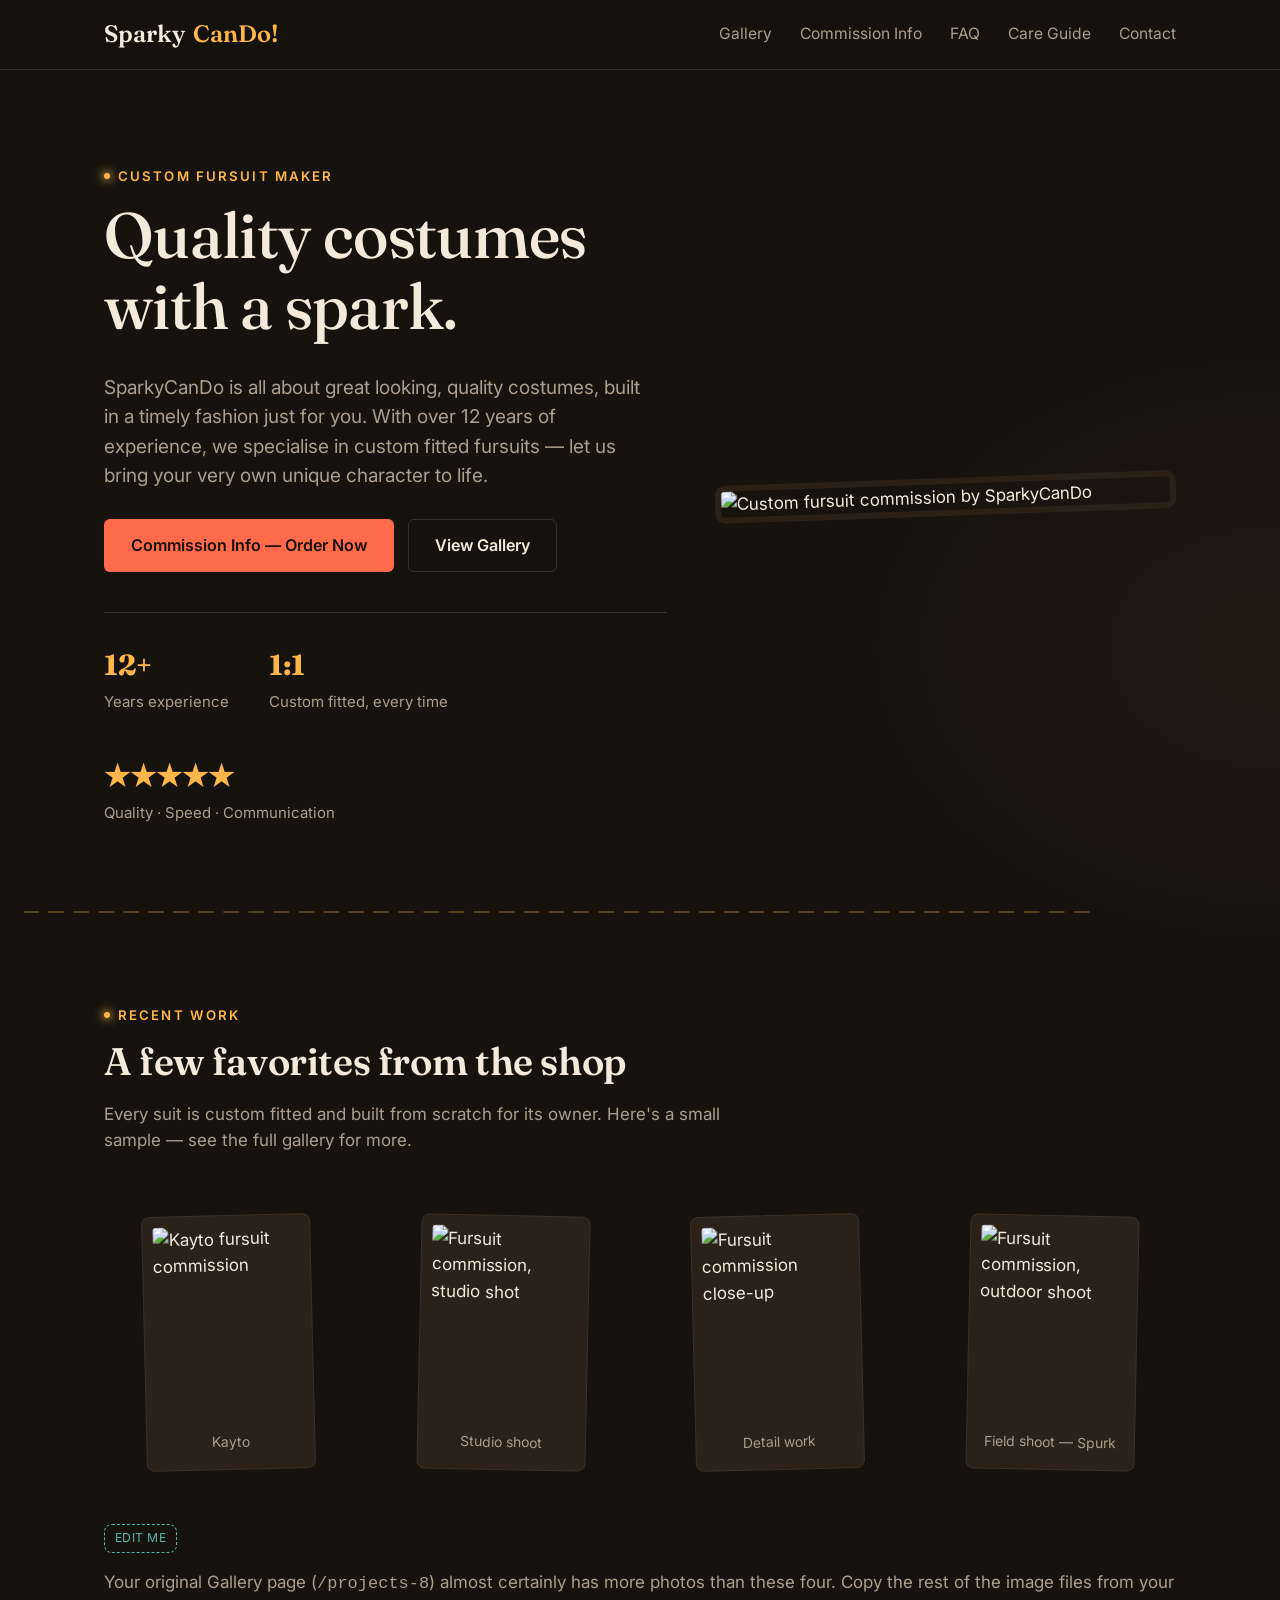
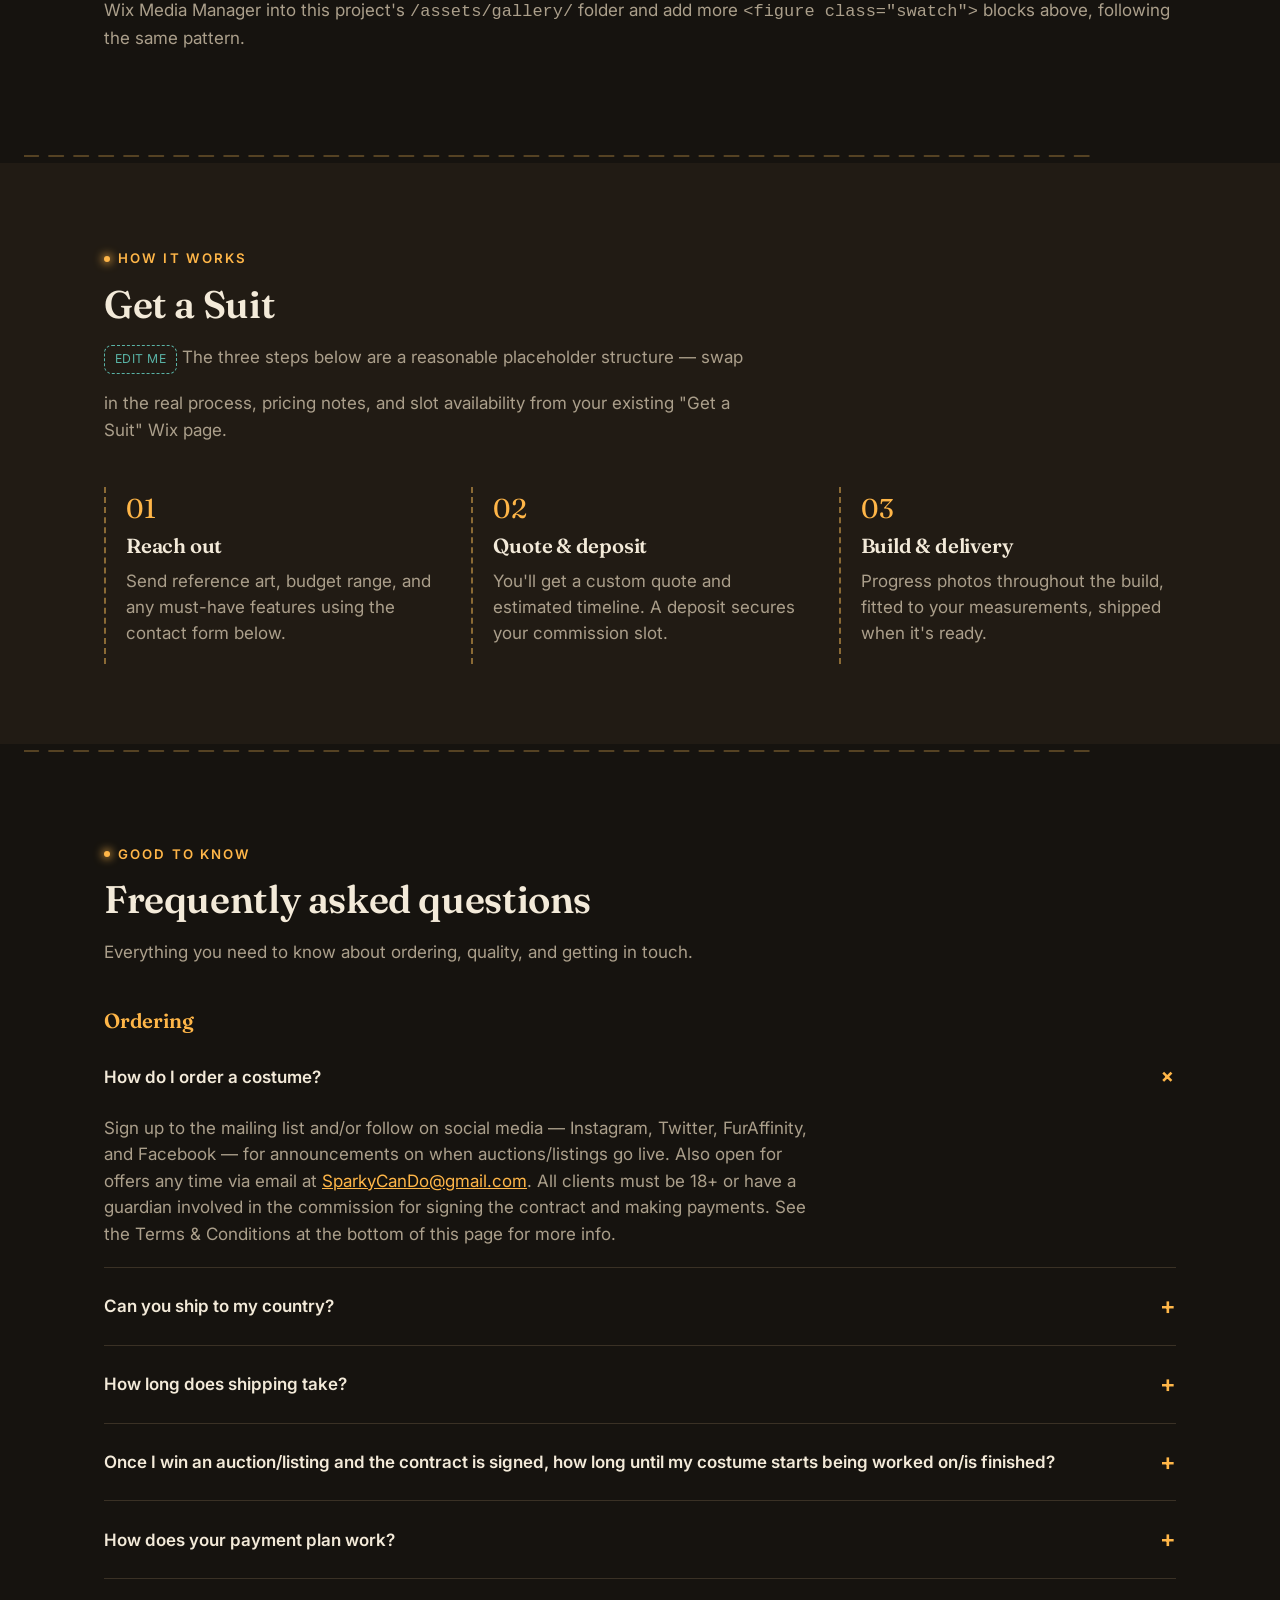
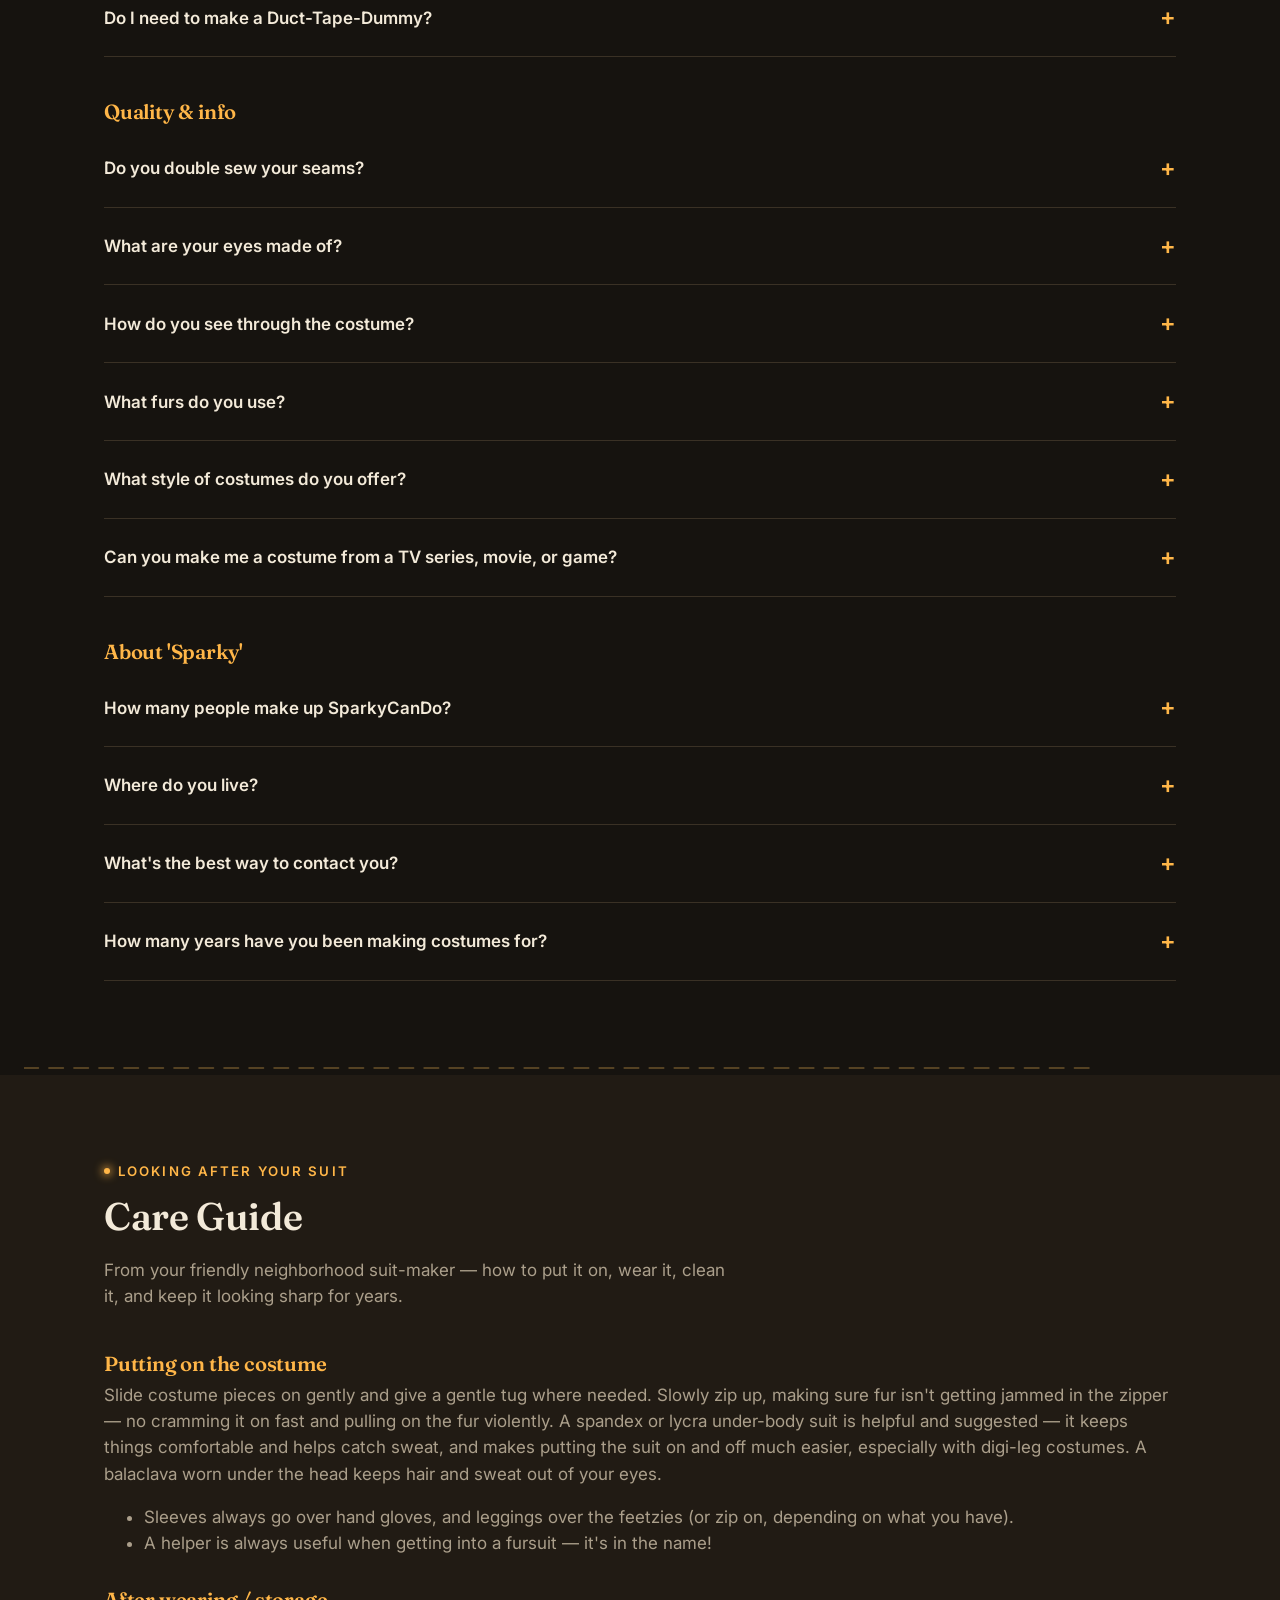
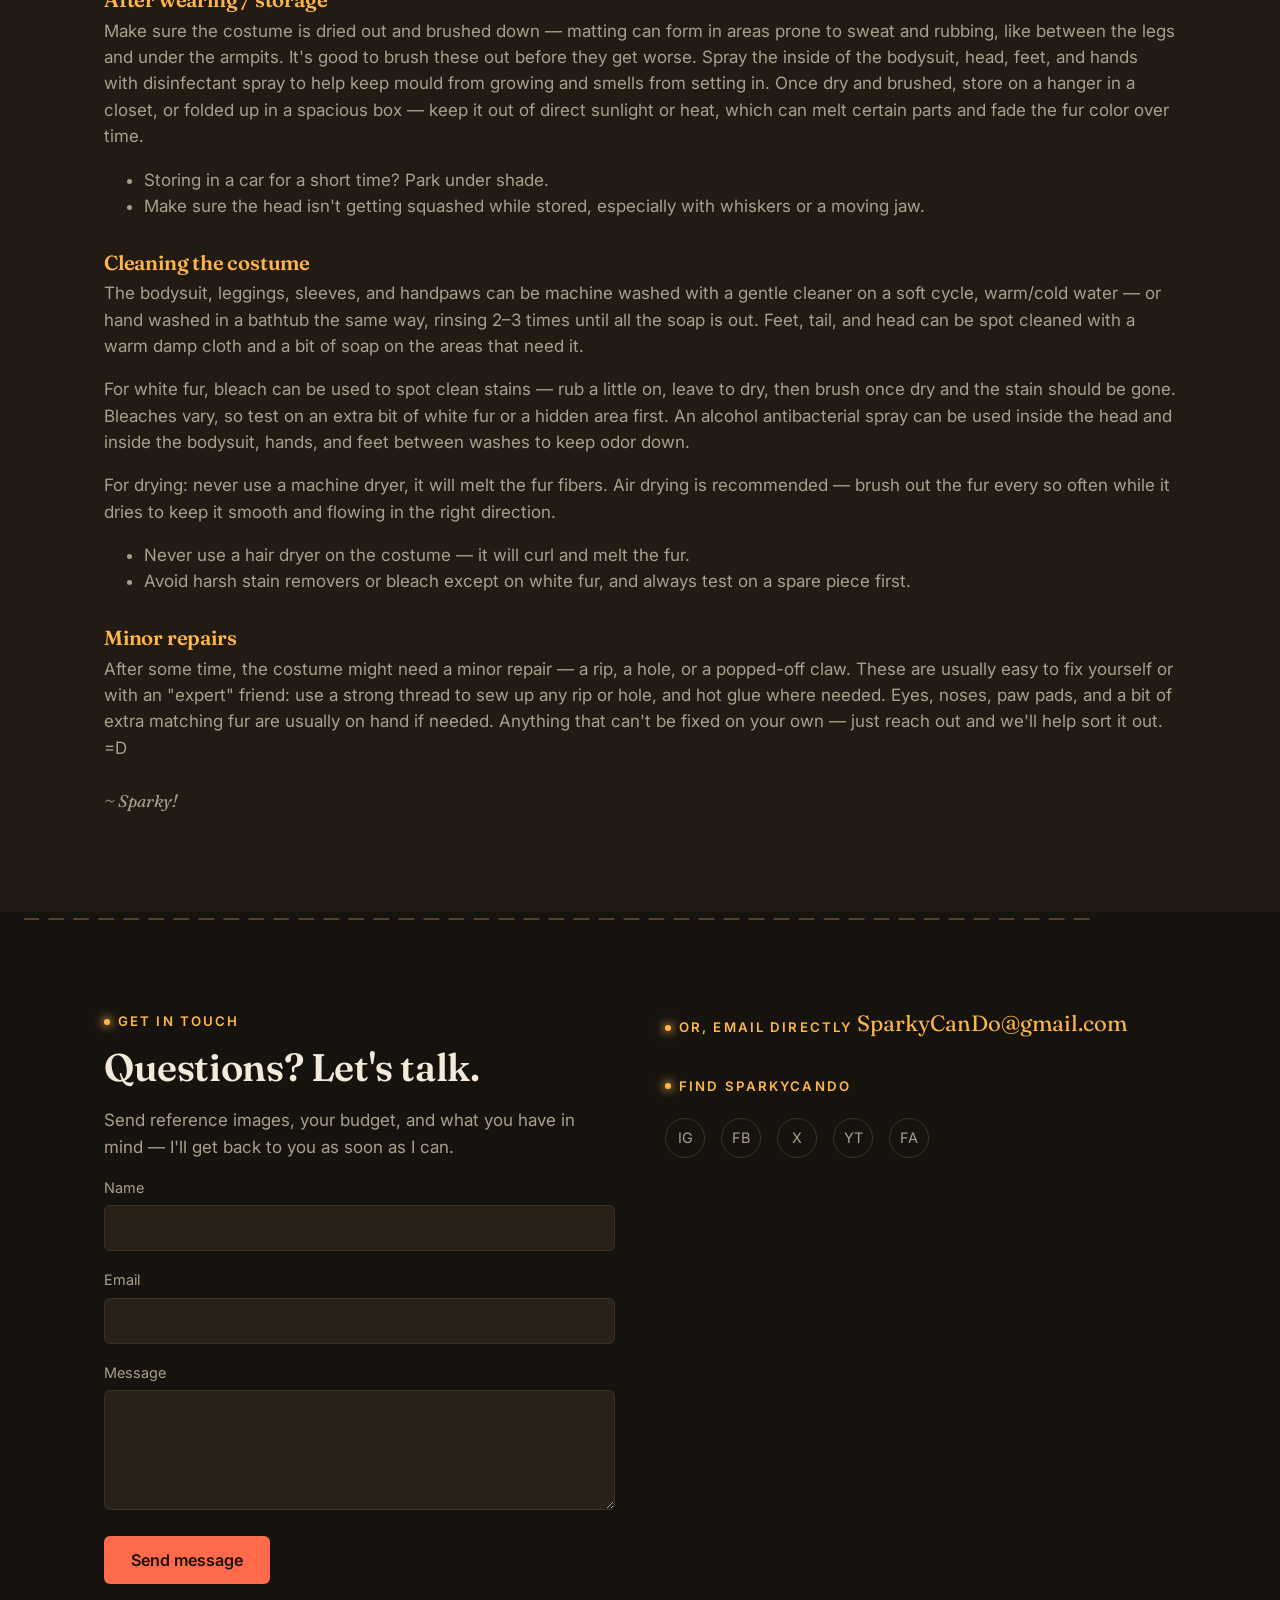
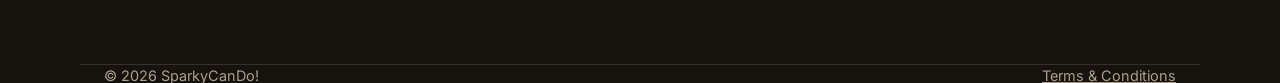
==== index.html @ 5a741247 "carwe" ====
<!DOCTYPE html>
<html lang="en">

<head>
  <meta charset="UTF-8" />
  <meta name="viewport" content="width=device-width, initial-scale=1.0" />
  <title>SparkyCanDo! — Custom Fursuit Maker</title>
  <meta name="description"
    content="Quality, speed and great communication — custom fitted fursuits with over 12 years of experience. Get a quote today." />

  <!-- Open Graph (kept from original site) -->
  <meta property="og:title" content="SparkyCanDo! — Custom Fursuit Maker" />
  <meta property="og:description"
    content="Quality, speed and great communication. That's the best way to experience your fursuit commission." />
  <meta property="og:type" content="website" />

  <link rel="preconnect" href="https://fonts.googleapis.com" />
  <link rel="preconnect" href="https://fonts.gstatic.com" crossorigin />
  <link
    href="https://fonts.googleapis.com/css2?family=Fraunces:ital,wght@0,400;0,500;0,600;1,500&family=Inter:wght@400;500;600&display=swap"
    rel="stylesheet" />
  <link rel="stylesheet" href="assets/style.css" />
</head>

<body>

  <header class="site">
    <div class="nav-row">
      <a href="#top" class="brand">Sparky<span class="dot">CanDo!</span></a>
      <nav class="links">
        <a href="#gallery">Gallery</a>
        <a href="#commissions">Commission Info</a>
        <a href="#faq">FAQ</a>
        <a href="#care">Care Guide</a>
        <a href="#contact">Contact</a>
      </nav>
      <button class="nav-toggle" aria-label="Toggle menu">☰</button>
    </div>
  </header>

  <main id="top">

    <!-- HERO -->
    <section class="hero">
      <div class="wrap hero-grid">
        <div>
          <span class="eyebrow">Custom fursuit maker</span>
          <h1>Quality costumes<br>with a spark.</h1>
          <p class="lede">SparkyCanDo is all about great looking, quality costumes, built in a timely fashion just for
            you. With over 12 years of experience, we specialise in custom fitted fursuits — let us bring your very own
            unique character to life.</p>
          <div class="cta-row">
            <a href="#commissions" class="btn btn-primary">Commission Info — Order Now</a>
            <a href="#gallery" class="btn btn-ghost">View Gallery</a>
          </div>
          <div class="stats">
            <div class="stat"><b>12+</b><span>Years experience</span></div>
            <div class="stat"><b>1:1</b><span>Custom fitted, every time</span></div>
            <div class="stat"><b>★★★★★</b><span>Quality · Speed · Communication</span></div>
          </div>
        </div>
        <div class="hero-photo">
          <img src="https://static.wixstatic.com/media/1548d3_ff071554f8794a8889d5633c7fef4dd4~mv2.jpg"
            alt="Custom fursuit commission by SparkyCanDo" />
        </div>
      </div>
    </section>

    <div class="stitch wrap"><svg viewBox="0 0 1200 14" preserveAspectRatio="none">
        <line x1="0" y1="7" x2="1200" y2="7" stroke="var(--spark-dim)" stroke-width="2" stroke-linecap="round"
          stroke-dasharray="16 12" />
      </svg></div>

    <!-- GALLERY -->
    <section id="gallery">
      <div class="wrap">
        <div class="section-head">
          <span class="eyebrow">Recent work</span>
          <h2>A few favorites from the shop</h2>
          <p>Every suit is custom fitted and built from scratch for its owner. Here's a small sample — see the full
            gallery for more.</p>
        </div>
        <div class="gallery-grid">
          <figure class="swatch">
            <img src="https://static.wixstatic.com/media/1548d3_ff071554f8794a8889d5633c7fef4dd4~mv2.jpg"
              alt="Kayto fursuit commission" />
            <figcaption>Kayto</figcaption>
          </figure>
          <figure class="swatch">
            <img src="https://static.wixstatic.com/media/1548d3_02f58a36f8dd4da7a3fffa43f9e0da9f~mv2.jpg"
              alt="Fursuit commission, studio shot" />
            <figcaption>Studio shoot</figcaption>
          </figure>
          <figure class="swatch">
            <img src="https://static.wixstatic.com/media/1548d3_36f2f4e85f8a446eb7407a35bba00fd2~mv2.jpg"
              alt="Fursuit commission close-up" />
            <figcaption>Detail work</figcaption>
          </figure>
          <figure class="swatch">
            <img src="https://static.wixstatic.com/media/1548d3_4febc796c44340049f354c0b77659dbc~mv2.jpg"
              alt="Fursuit commission, outdoor shoot" />
            <figcaption>Field shoot — Spurk</figcaption>
          </figure>
        </div>
        <p style="margin-top:36px;"><span class="edit-me">Edit me</span><br>Your original Gallery page
          (<code>/projects-8</code>) almost certainly has more photos than these four. Copy the rest of the image files
          from your Wix Media Manager into this project's <code>/assets/gallery/</code> folder and add more
          <code>&lt;figure class="swatch"&gt;</code> blocks above, following the same pattern.</p>
      </div>
    </section>

    <div class="stitch wrap"><svg viewBox="0 0 1200 14" preserveAspectRatio="none">
        <line x1="0" y1="7" x2="1200" y2="7" stroke="var(--spark-dim)" stroke-width="2" stroke-linecap="round"
          stroke-dasharray="16 12" />
      </svg></div>

    <!-- COMMISSIONS -->
    <section id="commissions" class="section-alt">
      <div class="wrap">
        <div class="section-head">
          <span class="eyebrow">How it works</span>
          <h2>Get a Suit</h2>
          <p><span class="edit-me">Edit me</span> The three steps below are a reasonable placeholder structure — swap in
            the real process, pricing notes, and slot availability from your existing "Get a Suit" Wix page.</p>
        </div>
        <div class="steps">
          <div class="step">
            <span class="num">01</span>
            <h3>Reach out</h3>
            <p>Send reference art, budget range, and any must-have features using the contact form below.</p>
          </div>
          <div class="step">
            <span class="num">02</span>
            <h3>Quote &amp; deposit</h3>
            <p>You'll get a custom quote and estimated timeline. A deposit secures your commission slot.</p>
          </div>
          <div class="step">
            <span class="num">03</span>
            <h3>Build &amp; delivery</h3>
            <p>Progress photos throughout the build, fitted to your measurements, shipped when it's ready.</p>
          </div>
        </div>
      </div>
    </section>

    <div class="stitch wrap"><svg viewBox="0 0 1200 14" preserveAspectRatio="none">
        <line x1="0" y1="7" x2="1200" y2="7" stroke="var(--spark-dim)" stroke-width="2" stroke-linecap="round"
          stroke-dasharray="16 12" />
      </svg></div>

    <!-- FAQ -->
    <section id="faq">
      <div class="wrap">
        <div class="section-head">
          <span class="eyebrow">Good to know</span>
          <h2>Frequently asked questions</h2>
          <p>Everything you need to know about ordering, quality, and getting in touch.</p>
        </div>

        <h3 style="color:var(--spark); margin-bottom: 6px;">Ordering</h3>
        <div style="margin-bottom: 44px;">
          <details class="faq-item" open>
            <summary>How do I order a costume?</summary>
            <p>Sign up to the mailing list and/or follow on social media — Instagram, Twitter, FurAffinity, and Facebook
              — for announcements on when auctions/listings go live. Also open for offers any time via email at <a
                href="mailto:SparkyCanDo@gmail.com" style="color:var(--spark);">SparkyCanDo@gmail.com</a>. All clients
              must be 18+ or have a guardian involved in the commission for signing the contract and making payments.
              See the Terms &amp; Conditions at the bottom of this page for more info.</p>
          </details>
          <details class="faq-item">
            <summary>Can you ship to my country?</summary>
            <p>Yes — haven't found one we can't send to yet!</p>
          </details>
          <details class="faq-item">
            <summary>How long does shipping take?</summary>
            <p>Shipping is by courier and, depending on where you are relative to New Zealand, takes between 2–6 working
              days. Weather and other conditions may slow it down (looking at you, Christmas and New Year's).</p>
          </details>
          <details class="faq-item">
            <summary>Once I win an auction/listing and the contract is signed, how long until my costume starts being
              worked on/is finished?</summary>
            <p>Depending on the current workload and how quickly you send your DTD and other measurements, it should be
              done within four to six months.</p>
          </details>
          <details class="faq-item">
            <summary>How does your payment plan work?</summary>
            <p>Once a new commission is confirmed, the contract needs to be signed and a 50% deposit paid within one
              week. The rest is due within 1–3 months depending on the commission's starting time. Work won't start on
              your costume until the full amount is paid — though you're welcome to pay it all up front if you prefer.
            </p>
          </details>
          <details class="faq-item">
            <summary>Do I need to make a Duct-Tape-Dummy?</summary>
            <p>Yes — costumes are only made using a customer's DTD, even for ones without digitigrade legs or padding. A
              DTD makes for the best fit! A DTD tutorial is available to help — linked at the bottom of this page.</p>
          </details>
        </div>

        <h3 style="color:var(--spark); margin-bottom: 6px;">Quality &amp; info</h3>
        <div style="margin-bottom: 44px;">
          <details class="faq-item">
            <summary>Do you double sew your seams?</summary>
            <p>Yep! Seams are double sewn and over locked too, so it's neat and tidy on the inside. Very strong thread
              is used, so there should never be a machine-sewn seam popping.</p>
          </details>
          <details class="faq-item">
            <summary>What are your eyes made of?</summary>
            <p>Eyes are made of plastic (3D printed) — very strong and durable. The iris color is semi-waterproof, hand
              painted on buckram, and sealed.</p>
          </details>
          <details class="faq-item">
            <summary>How do you see through the costume?</summary>
            <p>You see through the costume's pupils/iris, made from a see-through buckram material. You can usually see
              through the mouth too.</p>
          </details>
          <details class="faq-item">
            <summary>What furs do you use?</summary>
            <p>Many kinds of "fake" furs, ordered online from all over the world. If there's a particular kind of fur
              you'd like, or you've found one you like that's of good quality, happy to look into it for use.</p>
          </details>
          <details class="faq-item">
            <summary>What style of costumes do you offer?</summary>
            <p>Mostly specialising in cartoony costumes, but also happy to play in the more realistic or mascot-type
              styles.</p>
          </details>
          <details class="faq-item">
            <summary>Can you make me a costume from a TV series, movie, or game?</summary>
            <p>No — nothing that has a copyright or character that doesn't belong to you.</p>
          </details>
        </div>

        <h3 style="color:var(--spark); margin-bottom: 6px;">About 'Sparky'</h3>
        <div>
          <details class="faq-item">
            <summary>How many people make up SparkyCanDo?</summary>
            <p>Just one! You'll always be talking to 'Sparky' when reaching out through email, social media, or Telegram
              — although sometimes there's a helper in the workshop.</p>
          </details>
          <details class="faq-item">
            <summary>Where do you live?</summary>
            <p>New Zealand, working from a home workshop.</p>
          </details>
          <details class="faq-item">
            <summary>What's the best way to contact you?</summary>
            <p>Email is preferred: <a href="mailto:SparkyCanDo@gmail.com"
                style="color:var(--spark);">SparkyCanDo@gmail.com</a>. Comments and PMs on social media get replies most
              of the time too.</p>
          </details>
          <details class="faq-item">
            <summary>How many years have you been making costumes for?</summary>
            <p>Eleven years "officially" in business, but fursuit crafting started at fifteen years old — so around
              fifteen years total. WowEee!</p>
          </details>
        </div>
      </div>
    </section>

    <div class="stitch wrap"><svg viewBox="0 0 1200 14" preserveAspectRatio="none">
        <line x1="0" y1="7" x2="1200" y2="7" stroke="var(--spark-dim)" stroke-width="2" stroke-linecap="round"
          stroke-dasharray="16 12" />
      </svg></div>

    <!-- CARE GUIDE (teaser) -->
    <section id="care" class="section-alt">
      <div class="wrap">
        <div class="section-head">
          <span class="eyebrow">Looking after your suit</span>
          <h2>Care Guide</h2>
          <p>From your friendly neighborhood suit-maker — how to put it on, wear it, clean it, and keep it looking sharp
            for years.</p>
        </div>

        <h3 style="color:var(--spark); margin-bottom: 6px;">Putting on the costume</h3>
        <p>Slide costume pieces on gently and give a gentle tug where needed. Slowly zip up, making sure fur isn't
          getting jammed in the zipper — no cramming it on fast and pulling on the fur violently. A spandex or lycra
          under-body suit is helpful and suggested — it keeps things comfortable and helps catch sweat, and makes
          putting the suit on and off much easier, especially with digi-leg costumes. A balaclava worn under the head
          keeps hair and sweat out of your eyes.</p>
        <ul style="color:var(--muted);">
          <li>Sleeves always go over hand gloves, and leggings over the feetzies (or zip on, depending on what you
            have).</li>
          <li>A helper is always useful when getting into a fursuit — it's in the name!</li>
        </ul>

        <h3 style="color:var(--spark); margin-top:1.6em; margin-bottom: 6px;">After wearing / storage</h3>
        <p>Make sure the costume is dried out and brushed down — matting can form in areas prone to sweat and rubbing,
          like between the legs and under the armpits. It's good to brush these out before they get worse. Spray the
          inside of the bodysuit, head, feet, and hands with disinfectant spray to help keep mould from growing and
          smells from setting in. Once dry and brushed, store on a hanger in a closet, or folded up in a spacious box —
          keep it out of direct sunlight or heat, which can melt certain parts and fade the fur color over time.</p>
        <ul style="color:var(--muted);">
          <li>Storing in a car for a short time? Park under shade.</li>
          <li>Make sure the head isn't getting squashed while stored, especially with whiskers or a moving jaw.</li>
        </ul>

        <h3 style="color:var(--spark); margin-top:1.6em; margin-bottom: 6px;">Cleaning the costume</h3>
        <p>The bodysuit, leggings, sleeves, and handpaws can be machine washed with a gentle cleaner on a soft cycle,
          warm/cold water — or hand washed in a bathtub the same way, rinsing 2–3 times until all the soap is out. Feet,
          tail, and head can be spot cleaned with a warm damp cloth and a bit of soap on the areas that need it.</p>
        <p>For white fur, bleach can be used to spot clean stains — rub a little on, leave to dry, then brush once dry
          and the stain should be gone. Bleaches vary, so test on an extra bit of white fur or a hidden area first. An
          alcohol antibacterial spray can be used inside the head and inside the bodysuit, hands, and feet between
          washes to keep odor down.</p>
        <p>For drying: never use a machine dryer, it will melt the fur fibers. Air drying is recommended — brush out the
          fur every so often while it dries to keep it smooth and flowing in the right direction.</p>
        <ul style="color:var(--muted);">
          <li>Never use a hair dryer on the costume — it will curl and melt the fur.</li>
          <li>Avoid harsh stain removers or bleach except on white fur, and always test on a spare piece first.</li>
        </ul>

        <h3 style="color:var(--spark); margin-top:1.6em; margin-bottom: 6px;">Minor repairs</h3>
        <p>After some time, the costume might need a minor repair — a rip, a hole, or a popped-off claw. These are
          usually easy to fix yourself or with an "expert" friend: use a strong thread to sew up any rip or hole, and
          hot glue where needed. Eyes, noses, paw pads, and a bit of extra matching fur are usually on hand if needed.
          Anything that can't be fixed on your own — just reach out and we'll help sort it out. =D</p>
        <p style="margin-top:1.6em; font-family: var(--font-display); font-style: italic; color: var(--muted);">~
          Sparky!</p>
      </div>
    </section>

    <div class="stitch wrap"><svg viewBox="0 0 1200 14" preserveAspectRatio="none">
        <line x1="0" y1="7" x2="1200" y2="7" stroke="var(--spark-dim)" stroke-width="2" stroke-linecap="round"
          stroke-dasharray="16 12" />
      </svg></div>

    <!-- CONTACT -->
    <section id="contact">
      <div class="wrap contact-grid">
        <div>
          <span class="eyebrow">Get in touch</span>
          <h2>Questions? Let's talk.</h2>
          <p>Send reference images, your budget, and what you have in mind — I'll get back to you as soon as I can.</p>
          <form id="contact-form" action="https://formspree.io/f/YOUR_FORM_ID" method="POST">
            <div class="field">
              <label for="name">Name</label>
              <input id="name" name="name" type="text" required />
            </div>
            <div class="field">
              <label for="email">Email</label>
              <input id="email" name="email" type="email" required />
            </div>
            <div class="field">
              <label for="message">Message</label>
              <textarea id="message" name="message" required></textarea>
            </div>
            <button type="submit" class="btn btn-primary">Send message</button>
          </form>
        </div>
        <div class="direct-contact">
          <div>
            <span class="eyebrow">Or, email directly</span>
            <a class="email-link" href="mailto:SparkyCanDo@gmail.com">SparkyCanDo@gmail.com</a>
          </div>
          <div>
            <span class="eyebrow">Find SparkyCanDo</span>
            <div class="social-row">
              <a href="https://www.instagram.com/sparkycando/" aria-label="Instagram" target="_blank"
                rel="noopener">IG</a>
              <a href="https://www.facebook.com/SparkyCanDo-322629484431396/" aria-label="Facebook" target="_blank"
                rel="noopener">FB</a>
              <a href="https://twitter.com/SparkyCanDo" aria-label="Twitter" target="_blank" rel="noopener">X</a>
              <a href="https://www.youtube.com/user/SparkyCanDo" aria-label="YouTube" target="_blank"
                rel="noopener">YT</a>
              <a href="http://www.furaffinity.net/user/sparkycando/" aria-label="Fur Affinity" target="_blank"
                rel="noopener">FA</a>
            </div>
          </div>
        </div>
      </div>
    </section>

  </main>

  <footer class="wrap">
    <span>&copy; <span id="year"></span> SparkyCanDo!</span>
    <span><a href="terms.html" style="color:inherit;">Terms &amp; Conditions</a></span>
  </footer>

  <script>document.getElementById("year").textContent = new Date().getFullYear();</script>
  <script src="assets/main.js"></script>
</body>

</html>
---- assets/style.css ----
/* ============================================================
   SparkyCanDo — Design Tokens
   Subject: custom fursuit maker / small craft business.
   Direction: a night workshop lit by a single work-lamp — dark,
   warm, tactile. Amber "spark" accent instead of the generic
   cream+terracotta pairing. Hand-stitched dash dividers instead
   of hairlines, because this is literally a sewing business.
   ============================================================ */

:root {
  --bg: #16130f;
  --surface: #211b14;
  --surface-2: #2a2118;
  --text: #f3ead9;
  --muted: #ab9f8b;
  --spark: #ffb648;       /* signature accent — the "spark" */
  --spark-dim: #8a6a35;
  --ember: #ff6b4a;       /* CTA / warmth */
  --thread: #59b3a6;      /* small tag accent, sparingly used */
  --line: #3a3125;

  --font-display: "Fraunces", serif;
  --font-body: "Inter", -apple-system, sans-serif;

  --radius: 6px;
  --wrap: 1120px;
}

@media (prefers-reduced-motion: no-preference) {
  html { scroll-behavior: smooth; }
}

* { box-sizing: border-box; }

html, body {
  margin: 0;
  padding: 0;
  background: var(--bg);
  color: var(--text);
  font-family: var(--font-body);
  font-size: 17px;
  line-height: 1.55;
}

body {
  background-image:
    radial-gradient(ellipse 900px 500px at 15% -10%, rgba(255,182,72,0.08), transparent 60%),
    radial-gradient(ellipse 700px 500px at 100% 10%, rgba(255,107,74,0.05), transparent 60%);
  background-repeat: no-repeat;
}

img { max-width: 100%; display: block; }
a { color: inherit; }

.wrap {
  max-width: var(--wrap);
  margin: 0 auto;
  padding: 0 24px;
}

h1, h2, h3 {
  font-family: var(--font-display);
  font-weight: 600;
  line-height: 1.1;
  margin: 0 0 0.5em;
  letter-spacing: -0.01em;
}

h1 { font-size: clamp(2.4rem, 5vw, 4.2rem); font-weight: 500; }
h2 { font-size: clamp(1.7rem, 3vw, 2.4rem); }
h3 { font-size: 1.2rem; }

p { color: var(--muted); margin: 0 0 1em; }

.eyebrow {
  font-family: var(--font-body);
  font-size: 0.78rem;
  letter-spacing: 0.16em;
  text-transform: uppercase;
  color: var(--spark);
  font-weight: 600;
  display: inline-flex;
  align-items: center;
  gap: 8px;
  margin-bottom: 14px;
}
.eyebrow::before {
  content: "";
  width: 6px; height: 6px;
  border-radius: 50%;
  background: var(--spark);
  box-shadow: 0 0 8px 2px rgba(255,182,72,0.7);
}

/* --- stitched divider, the signature motif --- */
.stitch {
  width: 100%;
  height: 14px;
  margin: 0;
  opacity: 0.55;
}
.stitch svg { width: 100%; height: 100%; display: block; }

/* --- header --- */
header.site {
  position: sticky;
  top: 0;
  z-index: 50;
  background: rgba(22, 19, 15, 0.86);
  backdrop-filter: blur(8px);
  border-bottom: 1px solid var(--line);
}
.nav-row {
  display: flex;
  align-items: center;
  justify-content: space-between;
  padding: 16px 24px;
  max-width: var(--wrap);
  margin: 0 auto;
}
.brand {
  font-family: var(--font-display);
  font-size: 1.4rem;
  font-weight: 600;
  text-decoration: none;
  display: flex;
  align-items: center;
  gap: 8px;
}
.brand .dot {
  color: var(--spark);
}
nav.links {
  display: flex;
  gap: 28px;
  font-size: 0.92rem;
}
nav.links a {
  text-decoration: none;
  color: var(--muted);
  transition: color 0.2s;
}
nav.links a:hover, nav.links a:focus-visible { color: var(--spark); }

.nav-toggle { display: none; background: none; border: none; color: var(--text); font-size: 1.5rem; cursor: pointer; }

@media (max-width: 760px) {
  nav.links {
    position: absolute;
    top: 100%; left: 0; right: 0;
    flex-direction: column;
    background: var(--surface);
    padding: 20px 24px;
    gap: 16px;
    border-bottom: 1px solid var(--line);
    display: none;
  }
  nav.links.open { display: flex; }
  .nav-toggle { display: block; }
}

/* --- hero --- */
.hero {
  padding: 90px 0 70px;
}
.hero-grid {
  display: grid;
  grid-template-columns: 1.1fr 0.9fr;
  gap: 48px;
  align-items: center;
}
@media (max-width: 860px) {
  .hero-grid { grid-template-columns: 1fr; }
}
.hero p.lede { font-size: 1.12rem; max-width: 46ch; }
.cta-row { display: flex; gap: 14px; flex-wrap: wrap; margin-top: 28px; }

.btn {
  display: inline-flex;
  align-items: center;
  gap: 8px;
  padding: 13px 26px;
  border-radius: var(--radius);
  font-weight: 600;
  font-size: 0.95rem;
  text-decoration: none;
  border: 1px solid transparent;
  cursor: pointer;
  transition: transform 0.15s ease, box-shadow 0.15s ease, background 0.15s ease;
  font-family: var(--font-body);
}
.btn:hover { transform: translateY(-1px); }
.btn-primary {
  background: var(--ember);
  color: #1a1108;
}
.btn-primary:hover { box-shadow: 0 6px 24px rgba(255,107,74,0.35); }
.btn-ghost {
  border-color: var(--line);
  color: var(--text);
  background: transparent;
}
.btn-ghost:hover { border-color: var(--spark); color: var(--spark); }

.hero-photo {
  position: relative;
}
.hero-photo img {
  border-radius: 10px;
  transform: rotate(-2deg);
  box-shadow: 0 30px 60px -20px rgba(0,0,0,0.6);
  border: 6px solid var(--surface-2);
}

/* --- pill stats strip --- */
.stats {
  display: flex;
  gap: 40px;
  flex-wrap: wrap;
  padding: 30px 0 10px;
  border-top: 1px solid var(--line);
  margin-top: 40px;
}
.stat b {
  display: block;
  font-family: var(--font-display);
  font-size: 1.7rem;
  color: var(--spark);
}
.stat span { color: var(--muted); font-size: 0.88rem; }

/* --- section shell --- */
section { padding: 80px 0; }
.section-head { max-width: 640px; margin-bottom: 44px; }
.section-alt { background: var(--surface); }

/* --- gallery: pinned swatch cards --- */
.gallery-grid {
  display: grid;
  grid-template-columns: repeat(4, 1fr);
  gap: 26px;
}
@media (max-width: 900px) { .gallery-grid { grid-template-columns: repeat(2, 1fr); } }
@media (max-width: 520px) { .gallery-grid { grid-template-columns: 1fr; } }

.swatch {
  background: var(--surface-2);
  padding: 10px 10px 16px;
  border-radius: 8px;
  border: 1px solid var(--line);
  transition: transform 0.25s ease, box-shadow 0.25s ease;
  cursor: default;
}
.swatch:nth-child(odd) { transform: rotate(-1.4deg); }
.swatch:nth-child(even) { transform: rotate(1.2deg); }
.swatch:hover {
  transform: rotate(0deg) translateY(-6px);
  box-shadow: 0 20px 40px -18px rgba(0,0,0,0.55);
  z-index: 2;
}
.swatch img {
  border-radius: 4px;
  aspect-ratio: 3/4;
  object-fit: cover;
  width: 100%;
}
.swatch figcaption {
  font-size: 0.82rem;
  color: var(--muted);
  padding-top: 10px;
  text-align: center;
}

/* --- commission steps --- */
.steps {
  display: grid;
  grid-template-columns: repeat(3, 1fr);
  gap: 30px;
}
@media (max-width: 760px) { .steps { grid-template-columns: 1fr; } }
.step {
  border-left: 2px dashed var(--spark-dim);
  padding-left: 20px;
}
.step .num {
  font-family: var(--font-display);
  color: var(--spark);
  font-size: 1.6rem;
  display: block;
  margin-bottom: 6px;
}

/* --- faq accordion --- */
.faq-item {
  border-bottom: 1px solid var(--line);
}
.faq-item summary {
  cursor: pointer;
  padding: 20px 0;
  font-weight: 600;
  list-style: none;
  display: flex;
  justify-content: space-between;
  align-items: center;
  gap: 16px;
}
.faq-item summary::-webkit-details-marker { display: none; }
.faq-item summary::after {
  content: "+";
  color: var(--spark);
  font-size: 1.4rem;
  flex-shrink: 0;
  transition: transform 0.2s;
}
.faq-item[open] summary::after { transform: rotate(45deg); }
.faq-item p { padding-bottom: 20px; margin: 0; max-width: 65ch; }

/* --- contact --- */
.contact-grid {
  display: grid;
  grid-template-columns: 1fr 1fr;
  gap: 50px;
}
@media (max-width: 800px) { .contact-grid { grid-template-columns: 1fr; } }

.field { margin-bottom: 18px; }
.field label {
  display: block;
  font-size: 0.85rem;
  color: var(--muted);
  margin-bottom: 6px;
}
.field input, .field textarea {
  width: 100%;
  background: var(--surface-2);
  border: 1px solid var(--line);
  border-radius: var(--radius);
  padding: 12px 14px;
  color: var(--text);
  font-family: var(--font-body);
  font-size: 0.95rem;
}
.field input:focus, .field textarea:focus {
  outline: none;
  border-color: var(--spark);
}
.field textarea { resize: vertical; min-height: 120px; }

.direct-contact { display: flex; flex-direction: column; gap: 18px; }
.direct-contact a { text-decoration: none; }
.email-link {
  font-family: var(--font-display);
  font-size: 1.3rem;
  color: var(--spark);
}
.social-row { display: flex; gap: 16px; margin-top: 8px; }
.social-row a {
  width: 40px; height: 40px;
  border: 1px solid var(--line);
  border-radius: 50%;
  display: flex; align-items: center; justify-content: center;
  color: var(--muted);
  text-decoration: none;
  font-size: 0.85rem;
  transition: border-color 0.2s, color 0.2s;
}
.social-row a:hover { border-color: var(--spark); color: var(--spark); }

/* --- footer --- */
footer {
  border-top: 1px solid var(--line);
  padding: 32px 0;
  color: var(--muted);
  font-size: 0.85rem;
  display: flex;
  justify-content: space-between;
  flex-wrap: wrap;
  gap: 12px;
}

/* --- placeholder banner (visible to your partner while editing, easy to delete) --- */
.edit-me {
  border: 1px dashed var(--thread);
  border-radius: 8px;
  padding: 4px 10px;
  font-size: 0.72rem;
  color: var(--thread);
  display: inline-block;
  margin-bottom: 16px;
  letter-spacing: 0.04em;
  text-transform: uppercase;
}

:focus-visible { outline: 2px solid var(--spark); outline-offset: 2px; }
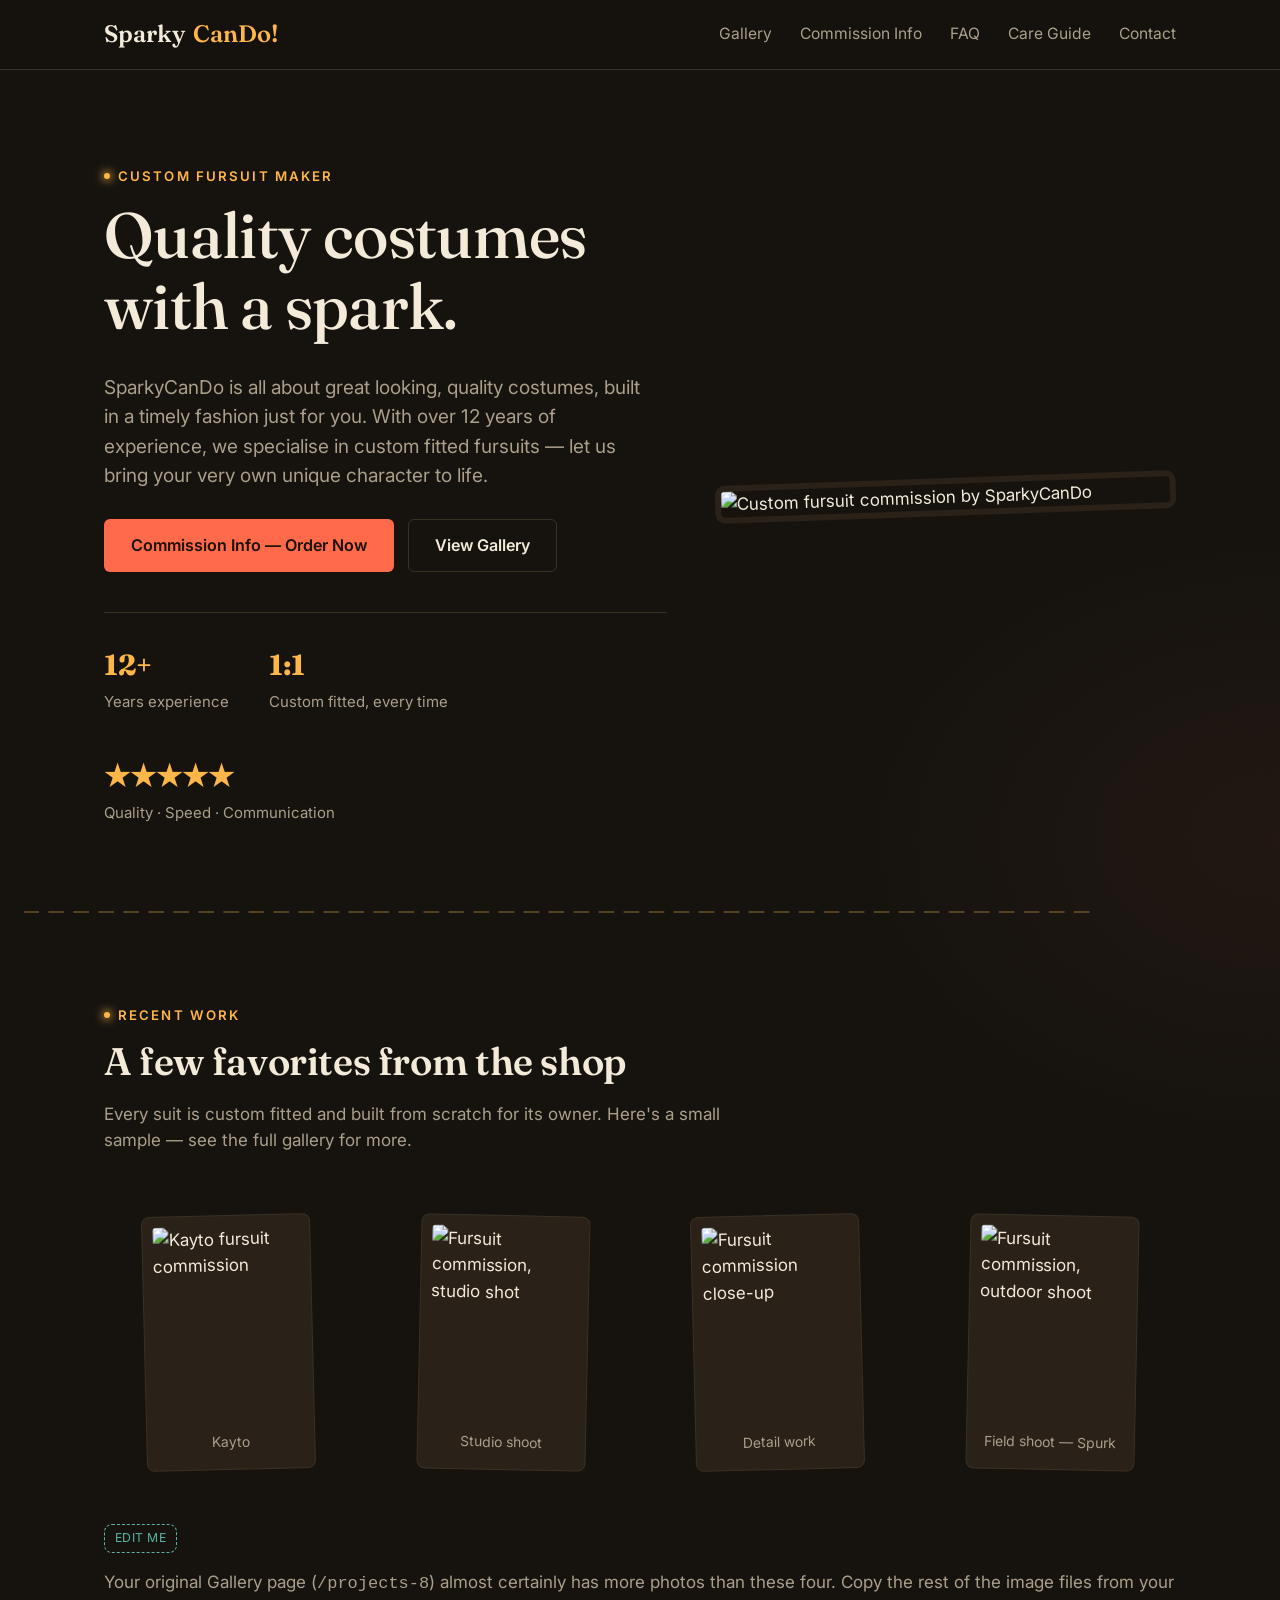
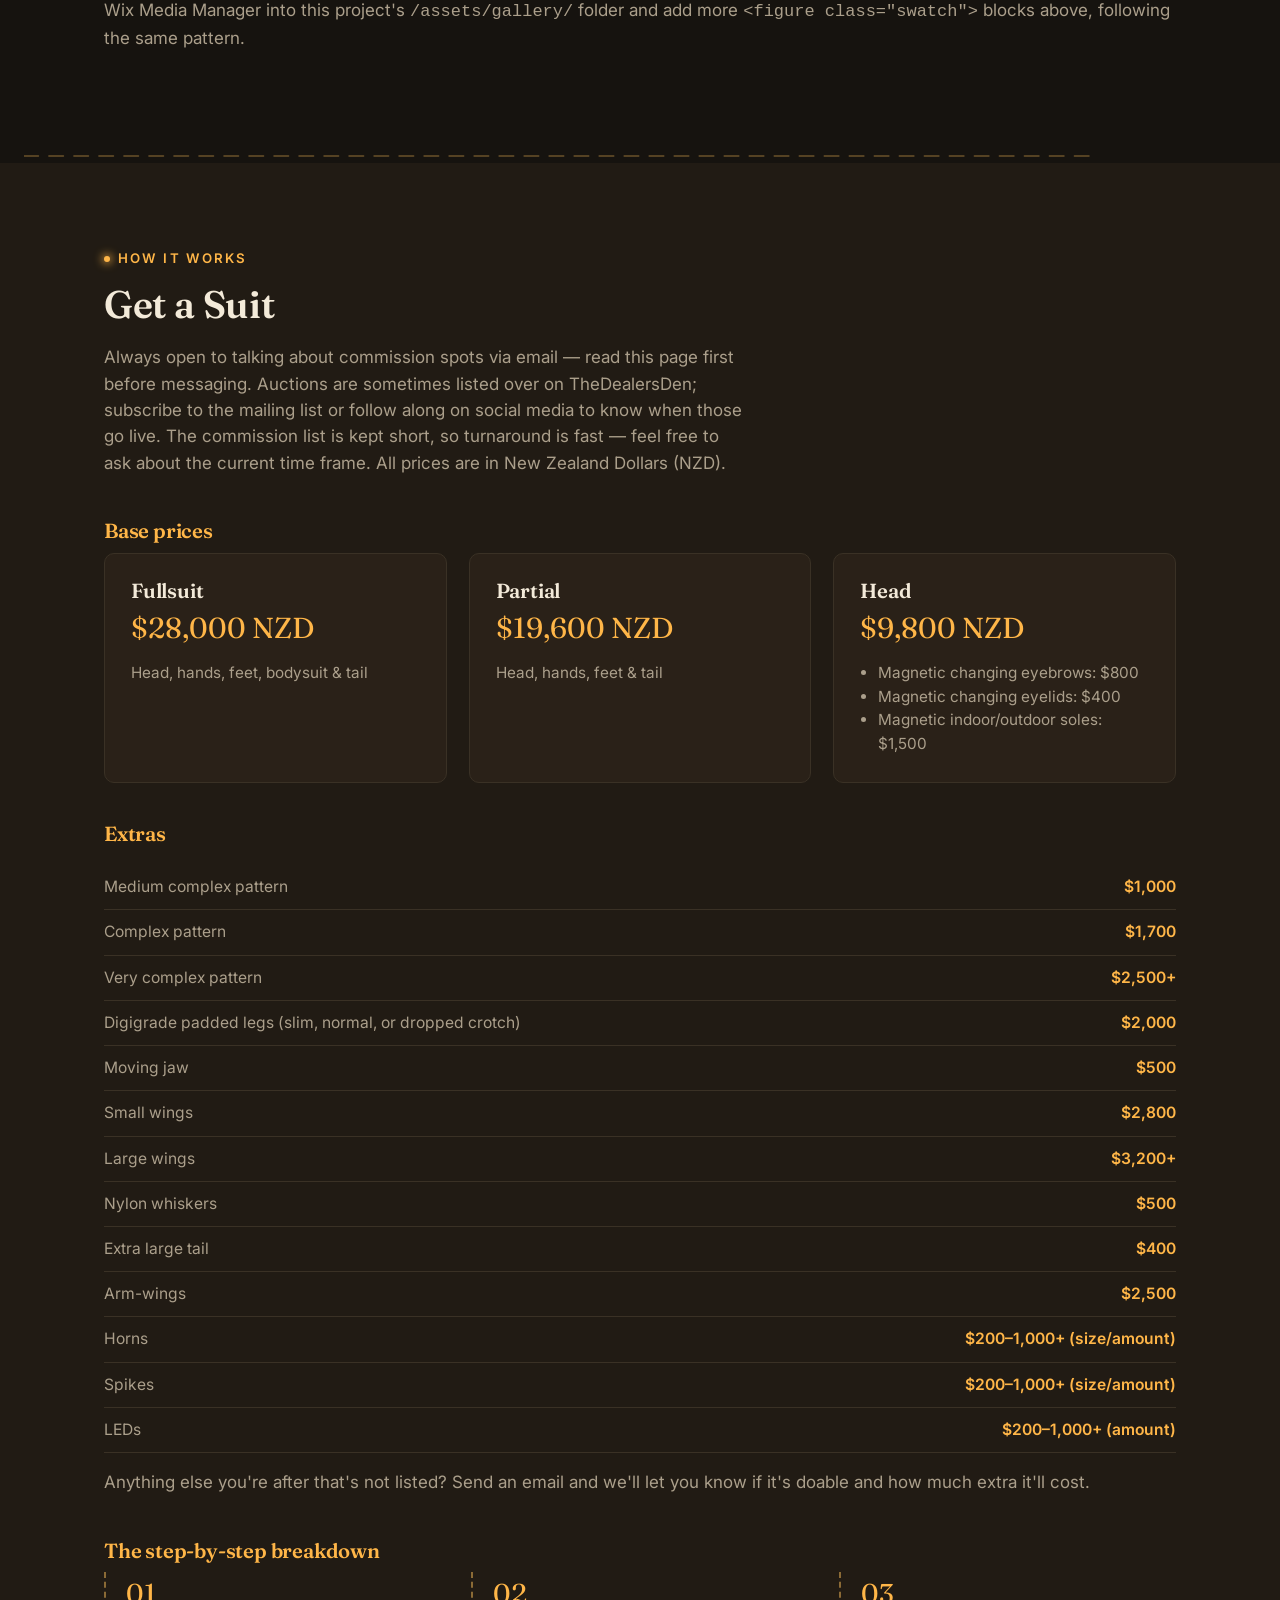
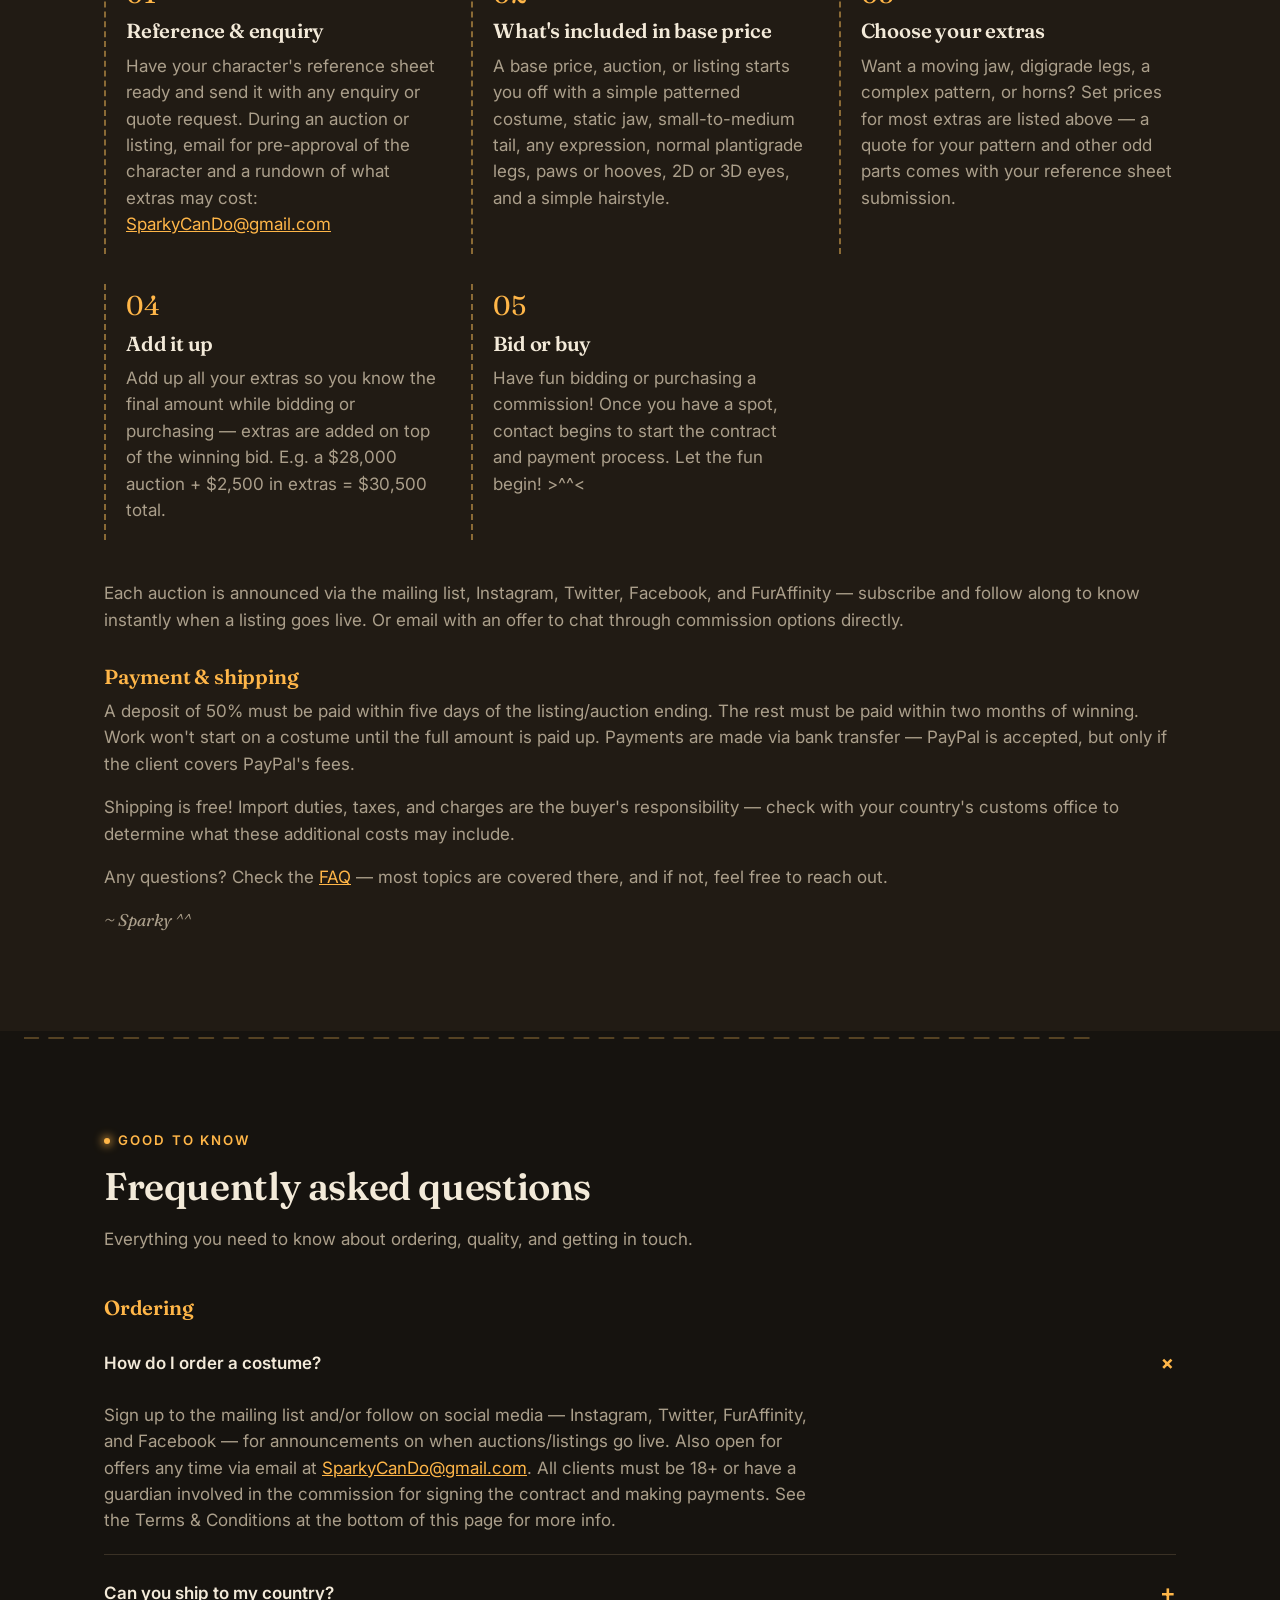
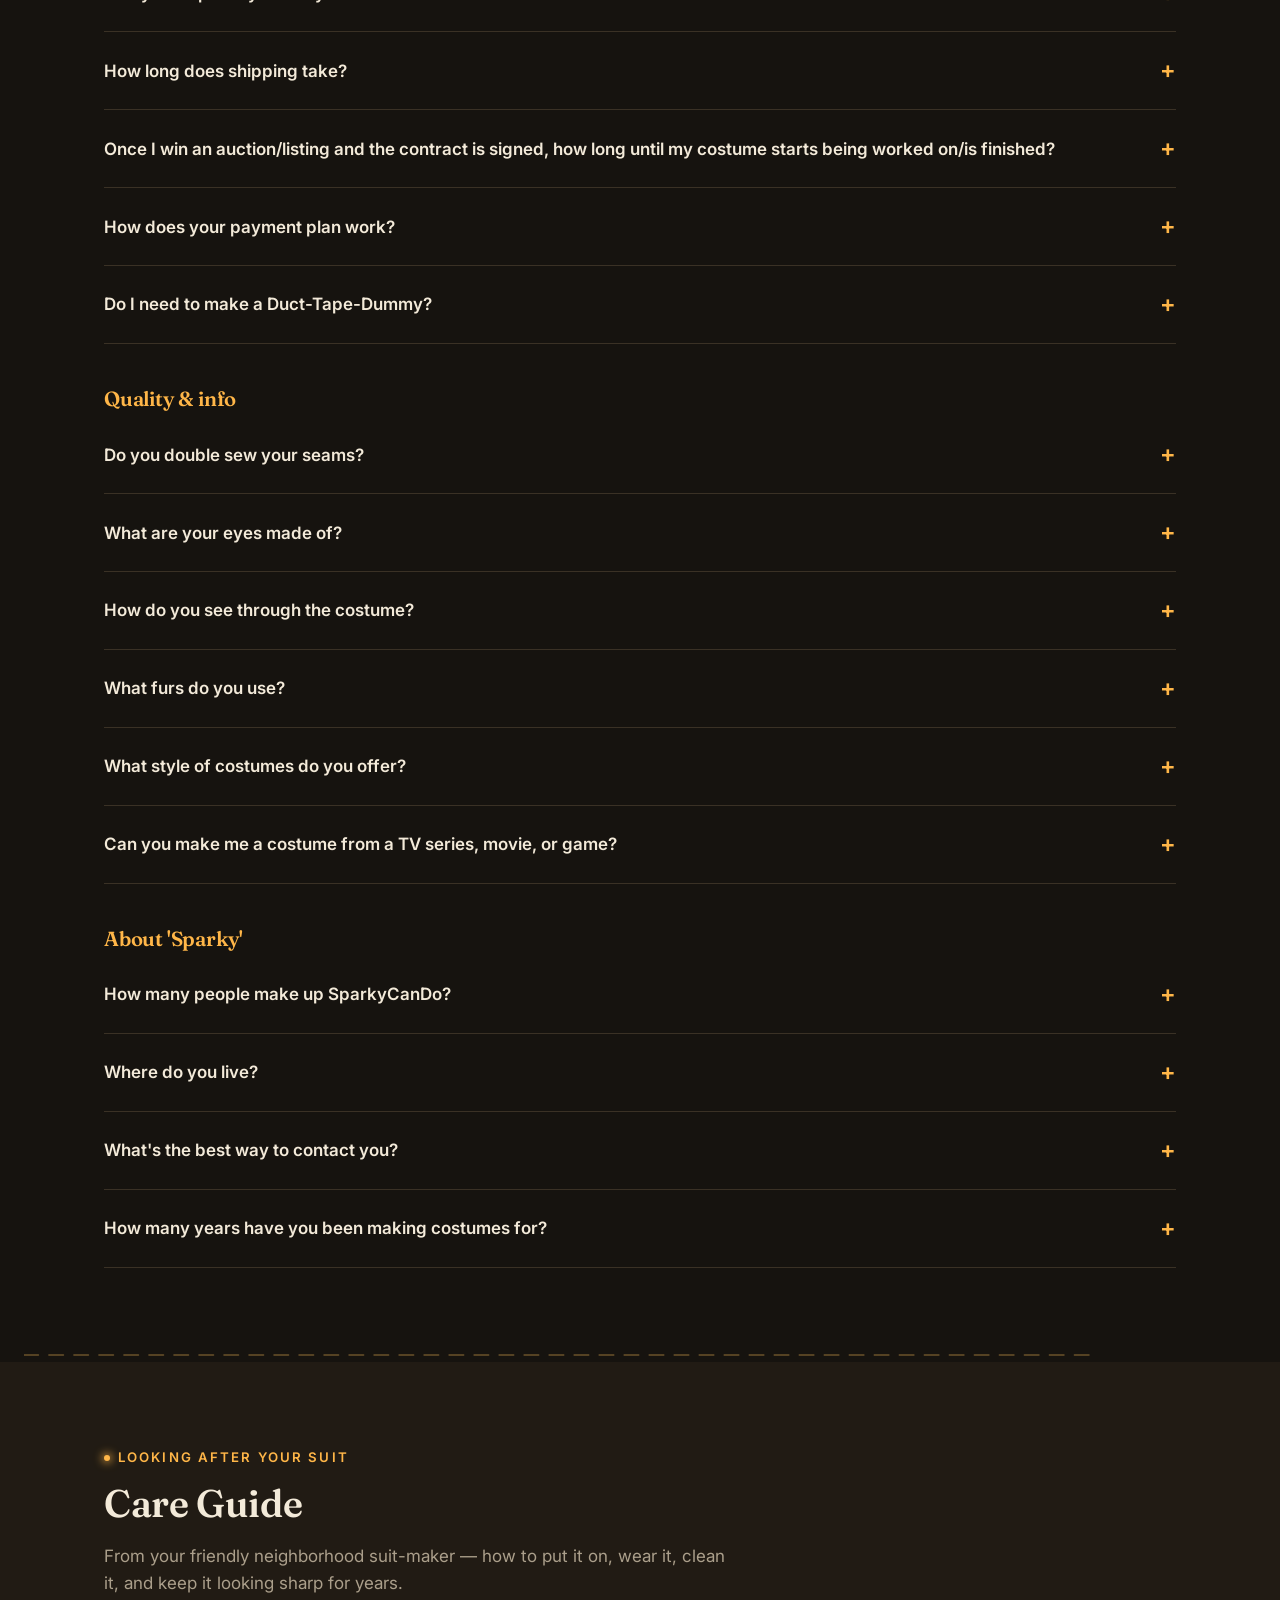
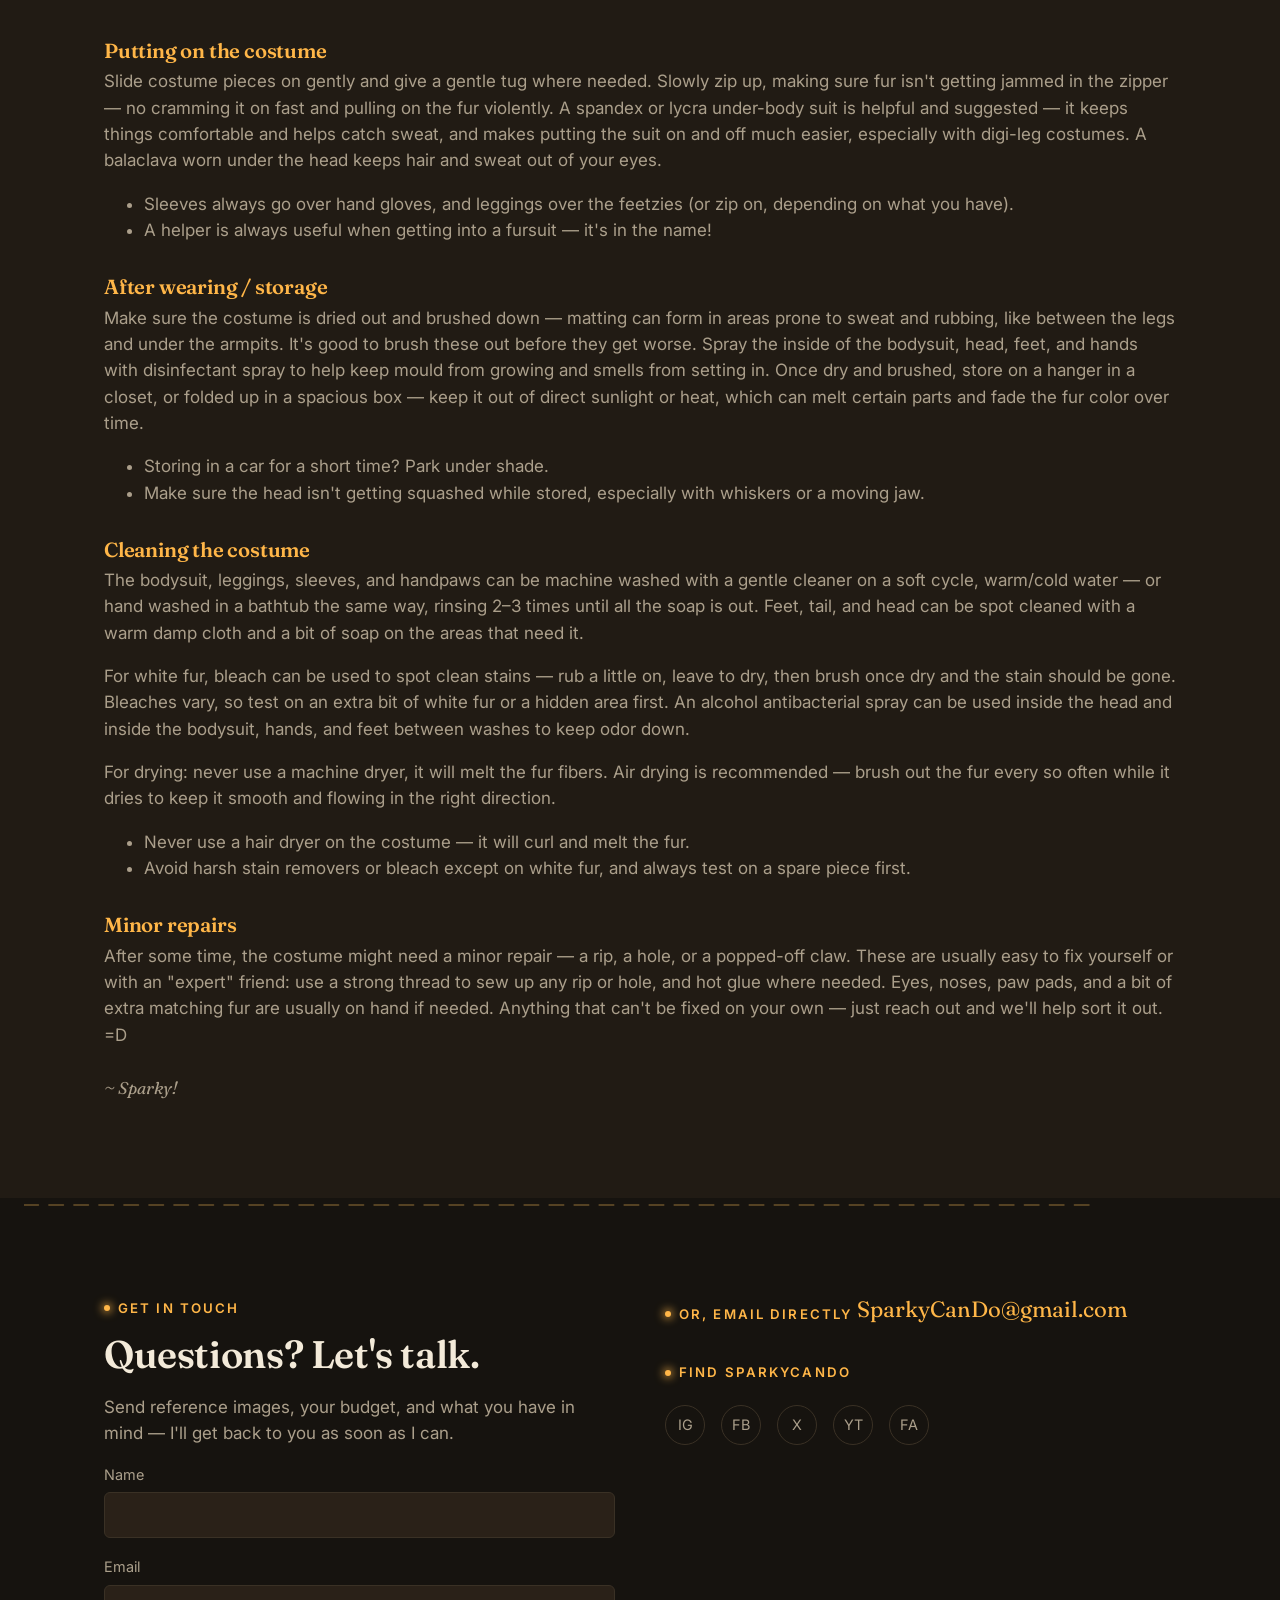
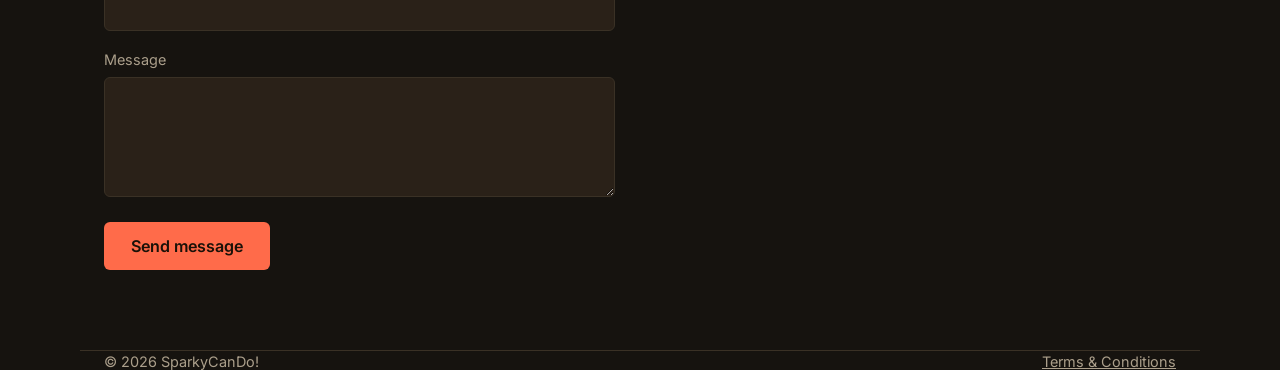
==== commit e6d7f89e: "go" ====
--- a/index.html
+++ b/index.html
@@ -120,26 +120,141 @@
         <div class="section-head">
           <span class="eyebrow">How it works</span>
           <h2>Get a Suit</h2>
-          <p><span class="edit-me">Edit me</span> The three steps below are a reasonable placeholder structure — swap in
-            the real process, pricing notes, and slot availability from your existing "Get a Suit" Wix page.</p>
-        </div>
-        <div class="steps">
+          <p>Always open to talking about commission spots via email — read this page first before messaging. Auctions
+            are sometimes listed over on TheDealersDen; subscribe to the mailing list or follow along on social media to
+            know when those go live. The commission list is kept short, so turnaround is fast — feel free to ask about
+            the current time frame. All prices are in New Zealand Dollars (NZD).</p>
+        </div>
+
+        <h3 style="color:var(--spark);">Base prices</h3>
+        <div class="price-grid">
+          <div class="price-card">
+            <h3>Fullsuit</h3>
+            <span class="price">$28,000 NZD</span>
+            <p style="margin:0; color:var(--muted); font-size:0.9rem;">Head, hands, feet, bodysuit &amp; tail</p>
+          </div>
+          <div class="price-card">
+            <h3>Partial</h3>
+            <span class="price">$19,600 NZD</span>
+            <p style="margin:0; color:var(--muted); font-size:0.9rem;">Head, hands, feet &amp; tail</p>
+          </div>
+          <div class="price-card">
+            <h3>Head</h3>
+            <span class="price">$9,800 NZD</span>
+            <ul>
+              <li>Magnetic changing eyebrows: $800</li>
+              <li>Magnetic changing eyelids: $400</li>
+              <li>Magnetic indoor/outdoor soles: $1,500</li>
+            </ul>
+          </div>
+        </div>
+
+        <h3 style="color:var(--spark);">Extras</h3>
+        <table class="extras-table">
+          <tr>
+            <td>Medium complex pattern</td>
+            <td>$1,000</td>
+          </tr>
+          <tr>
+            <td>Complex pattern</td>
+            <td>$1,700</td>
+          </tr>
+          <tr>
+            <td>Very complex pattern</td>
+            <td>$2,500+</td>
+          </tr>
+          <tr>
+            <td>Digigrade padded legs (slim, normal, or dropped crotch)</td>
+            <td>$2,000</td>
+          </tr>
+          <tr>
+            <td>Moving jaw</td>
+            <td>$500</td>
+          </tr>
+          <tr>
+            <td>Small wings</td>
+            <td>$2,800</td>
+          </tr>
+          <tr>
+            <td>Large wings</td>
+            <td>$3,200+</td>
+          </tr>
+          <tr>
+            <td>Nylon whiskers</td>
+            <td>$500</td>
+          </tr>
+          <tr>
+            <td>Extra large tail</td>
+            <td>$400</td>
+          </tr>
+          <tr>
+            <td>Arm-wings</td>
+            <td>$2,500</td>
+          </tr>
+          <tr>
+            <td>Horns</td>
+            <td>$200–1,000+ (size/amount)</td>
+          </tr>
+          <tr>
+            <td>Spikes</td>
+            <td>$200–1,000+ (size/amount)</td>
+          </tr>
+          <tr>
+            <td>LEDs</td>
+            <td>$200–1,000+ (amount)</td>
+          </tr>
+        </table>
+        <p style="margin-top:-24px; margin-bottom:44px;">Anything else you're after that's not listed? Send an email and
+          we'll let you know if it's doable and how much extra it'll cost.</p>
+
+        <h3 style="color:var(--spark);">The step-by-step breakdown</h3>
+        <div class="steps" style="margin-bottom:40px;">
           <div class="step">
             <span class="num">01</span>
-            <h3>Reach out</h3>
-            <p>Send reference art, budget range, and any must-have features using the contact form below.</p>
+            <h3>Reference &amp; enquiry</h3>
+            <p>Have your character's reference sheet ready and send it with any enquiry or quote request. During an
+              auction or listing, email for pre-approval of the character and a rundown of what extras may cost: <a
+                href="mailto:SparkyCanDo@gmail.com" style="color:var(--spark);">SparkyCanDo@gmail.com</a></p>
           </div>
           <div class="step">
             <span class="num">02</span>
-            <h3>Quote &amp; deposit</h3>
-            <p>You'll get a custom quote and estimated timeline. A deposit secures your commission slot.</p>
+            <h3>What's included in base price</h3>
+            <p>A base price, auction, or listing starts you off with a simple patterned costume, static jaw,
+              small-to-medium tail, any expression, normal plantigrade legs, paws or hooves, 2D or 3D eyes, and a simple
+              hairstyle.</p>
           </div>
           <div class="step">
             <span class="num">03</span>
-            <h3>Build &amp; delivery</h3>
-            <p>Progress photos throughout the build, fitted to your measurements, shipped when it's ready.</p>
-          </div>
-        </div>
+            <h3>Choose your extras</h3>
+            <p>Want a moving jaw, digigrade legs, a complex pattern, or horns? Set prices for most extras are listed
+              above — a quote for your pattern and other odd parts comes with your reference sheet submission.</p>
+          </div>
+          <div class="step">
+            <span class="num">04</span>
+            <h3>Add it up</h3>
+            <p>Add up all your extras so you know the final amount while bidding or purchasing — extras are added on top
+              of the winning bid. E.g. a $28,000 auction + $2,500 in extras = $30,500 total.</p>
+          </div>
+          <div class="step">
+            <span class="num">05</span>
+            <h3>Bid or buy</h3>
+            <p>Have fun bidding or purchasing a commission! Once you have a spot, contact begins to start the contract
+              and payment process. Let the fun begin! &gt;^^&lt;</p>
+          </div>
+        </div>
+        <p>Each auction is announced via the mailing list, Instagram, Twitter, Facebook, and FurAffinity — subscribe and
+          follow along to know instantly when a listing goes live. Or email with an offer to chat through commission
+          options directly.</p>
+
+        <h3 style="color:var(--spark); margin-top:1.6em;">Payment &amp; shipping</h3>
+        <p>A deposit of 50% must be paid within five days of the listing/auction ending. The rest must be paid within
+          two months of winning. Work won't start on a costume until the full amount is paid up. Payments are made via
+          bank transfer — PayPal is accepted, but only if the client covers PayPal's fees.</p>
+        <p>Shipping is free! Import duties, taxes, and charges are the buyer's responsibility — check with your
+          country's customs office to determine what these additional costs may include.</p>
+        <p>Any questions? Check the <a href="#faq" style="color:var(--spark);">FAQ</a> — most topics are covered there,
+          and if not, feel free to reach out.</p>
+        <p style="font-family: var(--font-display); font-style: italic; color: var(--muted);">~ Sparky ^^</p>
       </div>
     </section>
 
--- a/assets/style.css
+++ b/assets/style.css
@@ -13,10 +13,13 @@
   --surface-2: #2a2118;
   --text: #f3ead9;
   --muted: #ab9f8b;
-  --spark: #ffb648;       /* signature accent — the "spark" */
+  --spark: #ffb648;
+  /* signature accent — the "spark" */
   --spark-dim: #8a6a35;
-  --ember: #ff6b4a;       /* CTA / warmth */
-  --thread: #59b3a6;      /* small tag accent, sparingly used */
+  --ember: #ff6b4a;
+  /* CTA / warmth */
+  --thread: #59b3a6;
+  /* small tag accent, sparingly used */
   --line: #3a3125;
 
   --font-display: "Fraunces", serif;
@@ -27,12 +30,17 @@
 }
 
 @media (prefers-reduced-motion: no-preference) {
-  html { scroll-behavior: smooth; }
-}
-
-* { box-sizing: border-box; }
-
-html, body {
+  html {
+    scroll-behavior: smooth;
+  }
+}
+
+* {
+  box-sizing: border-box;
+}
+
+html,
+body {
   margin: 0;
   padding: 0;
   background: var(--bg);
@@ -44,13 +52,19 @@
 
 body {
   background-image:
-    radial-gradient(ellipse 900px 500px at 15% -10%, rgba(255,182,72,0.08), transparent 60%),
-    radial-gradient(ellipse 700px 500px at 100% 10%, rgba(255,107,74,0.05), transparent 60%);
+    radial-gradient(ellipse 900px 500px at 15% -10%, rgba(255, 182, 72, 0.08), transparent 60%),
+    radial-gradient(ellipse 700px 500px at 100% 10%, rgba(255, 107, 74, 0.05), transparent 60%);
   background-repeat: no-repeat;
 }
 
-img { max-width: 100%; display: block; }
-a { color: inherit; }
+img {
+  max-width: 100%;
+  display: block;
+}
+
+a {
+  color: inherit;
+}
 
 .wrap {
   max-width: var(--wrap);
@@ -58,7 +72,9 @@
   padding: 0 24px;
 }
 
-h1, h2, h3 {
+h1,
+h2,
+h3 {
   font-family: var(--font-display);
   font-weight: 600;
   line-height: 1.1;
@@ -66,11 +82,23 @@
   letter-spacing: -0.01em;
 }
 
-h1 { font-size: clamp(2.4rem, 5vw, 4.2rem); font-weight: 500; }
-h2 { font-size: clamp(1.7rem, 3vw, 2.4rem); }
-h3 { font-size: 1.2rem; }
-
-p { color: var(--muted); margin: 0 0 1em; }
+h1 {
+  font-size: clamp(2.4rem, 5vw, 4.2rem);
+  font-weight: 500;
+}
+
+h2 {
+  font-size: clamp(1.7rem, 3vw, 2.4rem);
+}
+
+h3 {
+  font-size: 1.2rem;
+}
+
+p {
+  color: var(--muted);
+  margin: 0 0 1em;
+}
 
 .eyebrow {
   font-family: var(--font-body);
@@ -84,12 +112,14 @@
   gap: 8px;
   margin-bottom: 14px;
 }
+
 .eyebrow::before {
   content: "";
-  width: 6px; height: 6px;
+  width: 6px;
+  height: 6px;
   border-radius: 50%;
   background: var(--spark);
-  box-shadow: 0 0 8px 2px rgba(255,182,72,0.7);
+  box-shadow: 0 0 8px 2px rgba(255, 182, 72, 0.7);
 }
 
 /* --- stitched divider, the signature motif --- */
@@ -99,7 +129,12 @@
   margin: 0;
   opacity: 0.55;
 }
-.stitch svg { width: 100%; height: 100%; display: block; }
+
+.stitch svg {
+  width: 100%;
+  height: 100%;
+  display: block;
+}
 
 /* --- header --- */
 header.site {
@@ -110,6 +145,7 @@
   backdrop-filter: blur(8px);
   border-bottom: 1px solid var(--line);
 }
+
 .nav-row {
   display: flex;
   align-items: center;
@@ -118,6 +154,7 @@
   max-width: var(--wrap);
   margin: 0 auto;
 }
+
 .brand {
   font-family: var(--font-display);
   font-size: 1.4rem;
@@ -127,27 +164,43 @@
   align-items: center;
   gap: 8px;
 }
+
 .brand .dot {
   color: var(--spark);
 }
+
 nav.links {
   display: flex;
   gap: 28px;
   font-size: 0.92rem;
 }
+
 nav.links a {
   text-decoration: none;
   color: var(--muted);
   transition: color 0.2s;
 }
-nav.links a:hover, nav.links a:focus-visible { color: var(--spark); }
-
-.nav-toggle { display: none; background: none; border: none; color: var(--text); font-size: 1.5rem; cursor: pointer; }
+
+nav.links a:hover,
+nav.links a:focus-visible {
+  color: var(--spark);
+}
+
+.nav-toggle {
+  display: none;
+  background: none;
+  border: none;
+  color: var(--text);
+  font-size: 1.5rem;
+  cursor: pointer;
+}
 
 @media (max-width: 760px) {
   nav.links {
     position: absolute;
-    top: 100%; left: 0; right: 0;
+    top: 100%;
+    left: 0;
+    right: 0;
     flex-direction: column;
     background: var(--surface);
     padding: 20px 24px;
@@ -155,25 +208,45 @@
     border-bottom: 1px solid var(--line);
     display: none;
   }
-  nav.links.open { display: flex; }
-  .nav-toggle { display: block; }
+
+  nav.links.open {
+    display: flex;
+  }
+
+  .nav-toggle {
+    display: block;
+  }
 }
 
 /* --- hero --- */
 .hero {
   padding: 90px 0 70px;
 }
+
 .hero-grid {
   display: grid;
   grid-template-columns: 1.1fr 0.9fr;
   gap: 48px;
   align-items: center;
 }
+
 @media (max-width: 860px) {
-  .hero-grid { grid-template-columns: 1fr; }
-}
-.hero p.lede { font-size: 1.12rem; max-width: 46ch; }
-.cta-row { display: flex; gap: 14px; flex-wrap: wrap; margin-top: 28px; }
+  .hero-grid {
+    grid-template-columns: 1fr;
+  }
+}
+
+.hero p.lede {
+  font-size: 1.12rem;
+  max-width: 46ch;
+}
+
+.cta-row {
+  display: flex;
+  gap: 14px;
+  flex-wrap: wrap;
+  margin-top: 28px;
+}
 
 .btn {
   display: inline-flex;
@@ -189,26 +262,39 @@
   transition: transform 0.15s ease, box-shadow 0.15s ease, background 0.15s ease;
   font-family: var(--font-body);
 }
-.btn:hover { transform: translateY(-1px); }
+
+.btn:hover {
+  transform: translateY(-1px);
+}
+
 .btn-primary {
   background: var(--ember);
   color: #1a1108;
 }
-.btn-primary:hover { box-shadow: 0 6px 24px rgba(255,107,74,0.35); }
+
+.btn-primary:hover {
+  box-shadow: 0 6px 24px rgba(255, 107, 74, 0.35);
+}
+
 .btn-ghost {
   border-color: var(--line);
   color: var(--text);
   background: transparent;
 }
-.btn-ghost:hover { border-color: var(--spark); color: var(--spark); }
+
+.btn-ghost:hover {
+  border-color: var(--spark);
+  color: var(--spark);
+}
 
 .hero-photo {
   position: relative;
 }
+
 .hero-photo img {
   border-radius: 10px;
   transform: rotate(-2deg);
-  box-shadow: 0 30px 60px -20px rgba(0,0,0,0.6);
+  box-shadow: 0 30px 60px -20px rgba(0, 0, 0, 0.6);
   border: 6px solid var(--surface-2);
 }
 
@@ -221,18 +307,32 @@
   border-top: 1px solid var(--line);
   margin-top: 40px;
 }
+
 .stat b {
   display: block;
   font-family: var(--font-display);
   font-size: 1.7rem;
   color: var(--spark);
 }
-.stat span { color: var(--muted); font-size: 0.88rem; }
+
+.stat span {
+  color: var(--muted);
+  font-size: 0.88rem;
+}
 
 /* --- section shell --- */
-section { padding: 80px 0; }
-.section-head { max-width: 640px; margin-bottom: 44px; }
-.section-alt { background: var(--surface); }
+section {
+  padding: 80px 0;
+}
+
+.section-head {
+  max-width: 640px;
+  margin-bottom: 44px;
+}
+
+.section-alt {
+  background: var(--surface);
+}
 
 /* --- gallery: pinned swatch cards --- */
 .gallery-grid {
@@ -240,8 +340,18 @@
   grid-template-columns: repeat(4, 1fr);
   gap: 26px;
 }
-@media (max-width: 900px) { .gallery-grid { grid-template-columns: repeat(2, 1fr); } }
-@media (max-width: 520px) { .gallery-grid { grid-template-columns: 1fr; } }
+
+@media (max-width: 900px) {
+  .gallery-grid {
+    grid-template-columns: repeat(2, 1fr);
+  }
+}
+
+@media (max-width: 520px) {
+  .gallery-grid {
+    grid-template-columns: 1fr;
+  }
+}
 
 .swatch {
   background: var(--surface-2);
@@ -251,19 +361,28 @@
   transition: transform 0.25s ease, box-shadow 0.25s ease;
   cursor: default;
 }
-.swatch:nth-child(odd) { transform: rotate(-1.4deg); }
-.swatch:nth-child(even) { transform: rotate(1.2deg); }
+
+.swatch:nth-child(odd) {
+  transform: rotate(-1.4deg);
+}
+
+.swatch:nth-child(even) {
+  transform: rotate(1.2deg);
+}
+
 .swatch:hover {
   transform: rotate(0deg) translateY(-6px);
-  box-shadow: 0 20px 40px -18px rgba(0,0,0,0.55);
+  box-shadow: 0 20px 40px -18px rgba(0, 0, 0, 0.55);
   z-index: 2;
 }
+
 .swatch img {
   border-radius: 4px;
   aspect-ratio: 3/4;
   object-fit: cover;
   width: 100%;
 }
+
 .swatch figcaption {
   font-size: 0.82rem;
   color: var(--muted);
@@ -277,11 +396,18 @@
   grid-template-columns: repeat(3, 1fr);
   gap: 30px;
 }
-@media (max-width: 760px) { .steps { grid-template-columns: 1fr; } }
+
+@media (max-width: 760px) {
+  .steps {
+    grid-template-columns: 1fr;
+  }
+}
+
 .step {
   border-left: 2px dashed var(--spark-dim);
   padding-left: 20px;
 }
+
 .step .num {
   font-family: var(--font-display);
   color: var(--spark);
@@ -290,10 +416,71 @@
   margin-bottom: 6px;
 }
 
+/* --- pricing cards --- */
+.price-grid {
+  display: grid;
+  grid-template-columns: repeat(3, 1fr);
+  gap: 22px;
+  margin-bottom: 40px;
+}
+
+@media (max-width: 760px) {
+  .price-grid {
+    grid-template-columns: 1fr;
+  }
+}
+
+.price-card {
+  background: var(--surface-2);
+  border: 1px solid var(--line);
+  border-radius: 10px;
+  padding: 26px;
+}
+
+.price-card h3 {
+  margin-bottom: 4px;
+}
+
+.price-card .price {
+  font-family: var(--font-display);
+  color: var(--spark);
+  font-size: 1.7rem;
+  display: block;
+  margin-bottom: 10px;
+}
+
+.price-card ul {
+  margin: 0;
+  padding-left: 18px;
+  color: var(--muted);
+  font-size: 0.9rem;
+}
+
+.extras-table {
+  width: 100%;
+  border-collapse: collapse;
+  margin: 20px 0 40px;
+  font-size: 0.92rem;
+}
+
+.extras-table td {
+  padding: 10px 0;
+  border-bottom: 1px solid var(--line);
+  color: var(--muted);
+}
+
+.extras-table td:last-child {
+  text-align: right;
+  color: var(--spark);
+  font-weight: 600;
+  white-space: nowrap;
+}
+
 /* --- faq accordion --- */
 .faq-item {
   border-bottom: 1px solid var(--line);
 }
+
 .faq-item summary {
   cursor: pointer;
   padding: 20px 0;
@@ -304,7 +491,11 @@
   align-items: center;
   gap: 16px;
 }
-.faq-item summary::-webkit-details-marker { display: none; }
+
+.faq-item summary::-webkit-details-marker {
+  display: none;
+}
+
 .faq-item summary::after {
   content: "+";
   color: var(--spark);
@@ -312,8 +503,16 @@
   flex-shrink: 0;
   transition: transform 0.2s;
 }
-.faq-item[open] summary::after { transform: rotate(45deg); }
-.faq-item p { padding-bottom: 20px; margin: 0; max-width: 65ch; }
+
+.faq-item[open] summary::after {
+  transform: rotate(45deg);
+}
+
+.faq-item p {
+  padding-bottom: 20px;
+  margin: 0;
+  max-width: 65ch;
+}
 
 /* --- contact --- */
 .contact-grid {
@@ -321,16 +520,26 @@
   grid-template-columns: 1fr 1fr;
   gap: 50px;
 }
-@media (max-width: 800px) { .contact-grid { grid-template-columns: 1fr; } }
-
-.field { margin-bottom: 18px; }
+
+@media (max-width: 800px) {
+  .contact-grid {
+    grid-template-columns: 1fr;
+  }
+}
+
+.field {
+  margin-bottom: 18px;
+}
+
 .field label {
   display: block;
   font-size: 0.85rem;
   color: var(--muted);
   margin-bottom: 6px;
 }
-.field input, .field textarea {
+
+.field input,
+.field textarea {
   width: 100%;
   background: var(--surface-2);
   border: 1px solid var(--line);
@@ -340,31 +549,58 @@
   font-family: var(--font-body);
   font-size: 0.95rem;
 }
-.field input:focus, .field textarea:focus {
+
+.field input:focus,
+.field textarea:focus {
   outline: none;
   border-color: var(--spark);
 }
-.field textarea { resize: vertical; min-height: 120px; }
-
-.direct-contact { display: flex; flex-direction: column; gap: 18px; }
-.direct-contact a { text-decoration: none; }
+
+.field textarea {
+  resize: vertical;
+  min-height: 120px;
+}
+
+.direct-contact {
+  display: flex;
+  flex-direction: column;
+  gap: 18px;
+}
+
+.direct-contact a {
+  text-decoration: none;
+}
+
 .email-link {
   font-family: var(--font-display);
   font-size: 1.3rem;
   color: var(--spark);
 }
-.social-row { display: flex; gap: 16px; margin-top: 8px; }
+
+.social-row {
+  display: flex;
+  gap: 16px;
+  margin-top: 8px;
+}
+
 .social-row a {
-  width: 40px; height: 40px;
+  width: 40px;
+  height: 40px;
   border: 1px solid var(--line);
   border-radius: 50%;
-  display: flex; align-items: center; justify-content: center;
+  display: flex;
+  align-items: center;
+  justify-content: center;
   color: var(--muted);
   text-decoration: none;
   font-size: 0.85rem;
   transition: border-color 0.2s, color 0.2s;
 }
-.social-row a:hover { border-color: var(--spark); color: var(--spark); }
+
+.social-row a:hover {
+  border-color: var(--spark);
+  color: var(--spark);
+}
 
 /* --- footer --- */
 footer {
@@ -391,4 +627,7 @@
   text-transform: uppercase;
 }
 
-:focus-visible { outline: 2px solid var(--spark); outline-offset: 2px; }
+:focus-visible {
+  outline: 2px solid var(--spark);
+  outline-offset: 2px;
+}
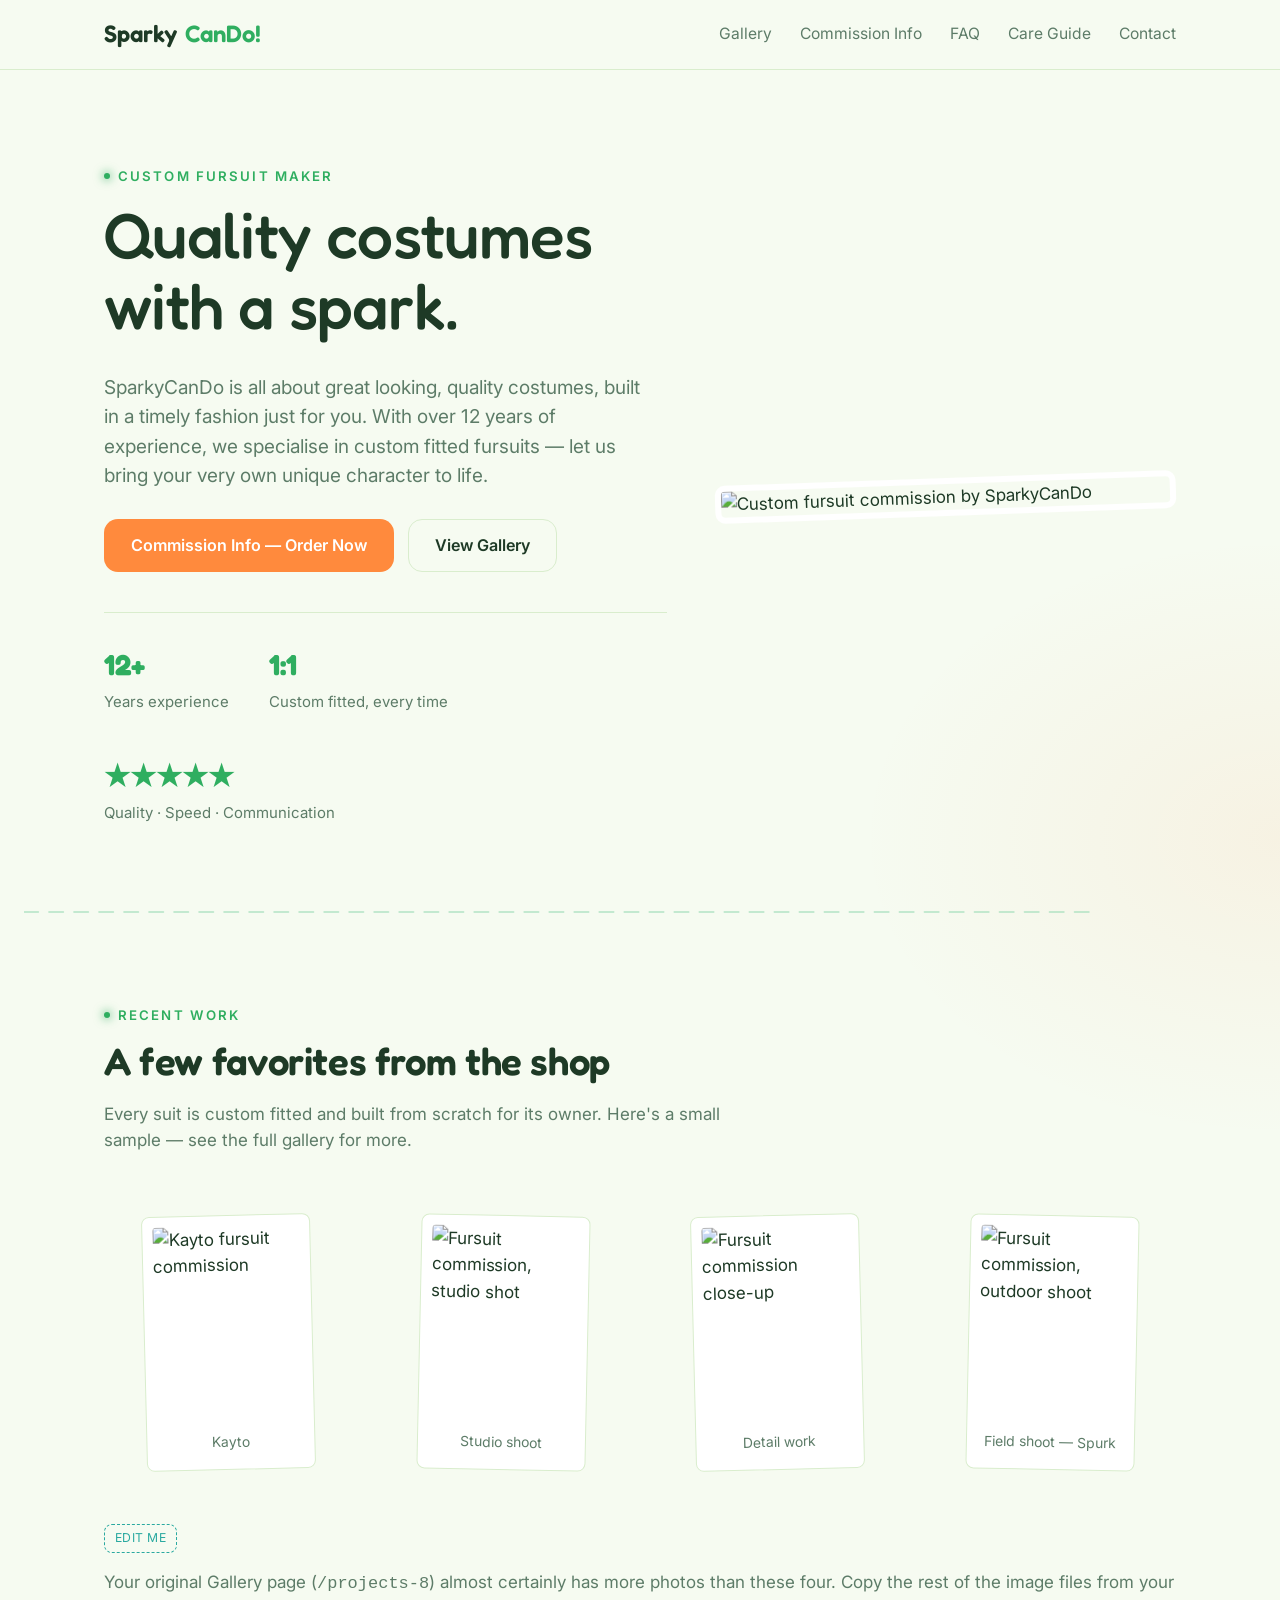
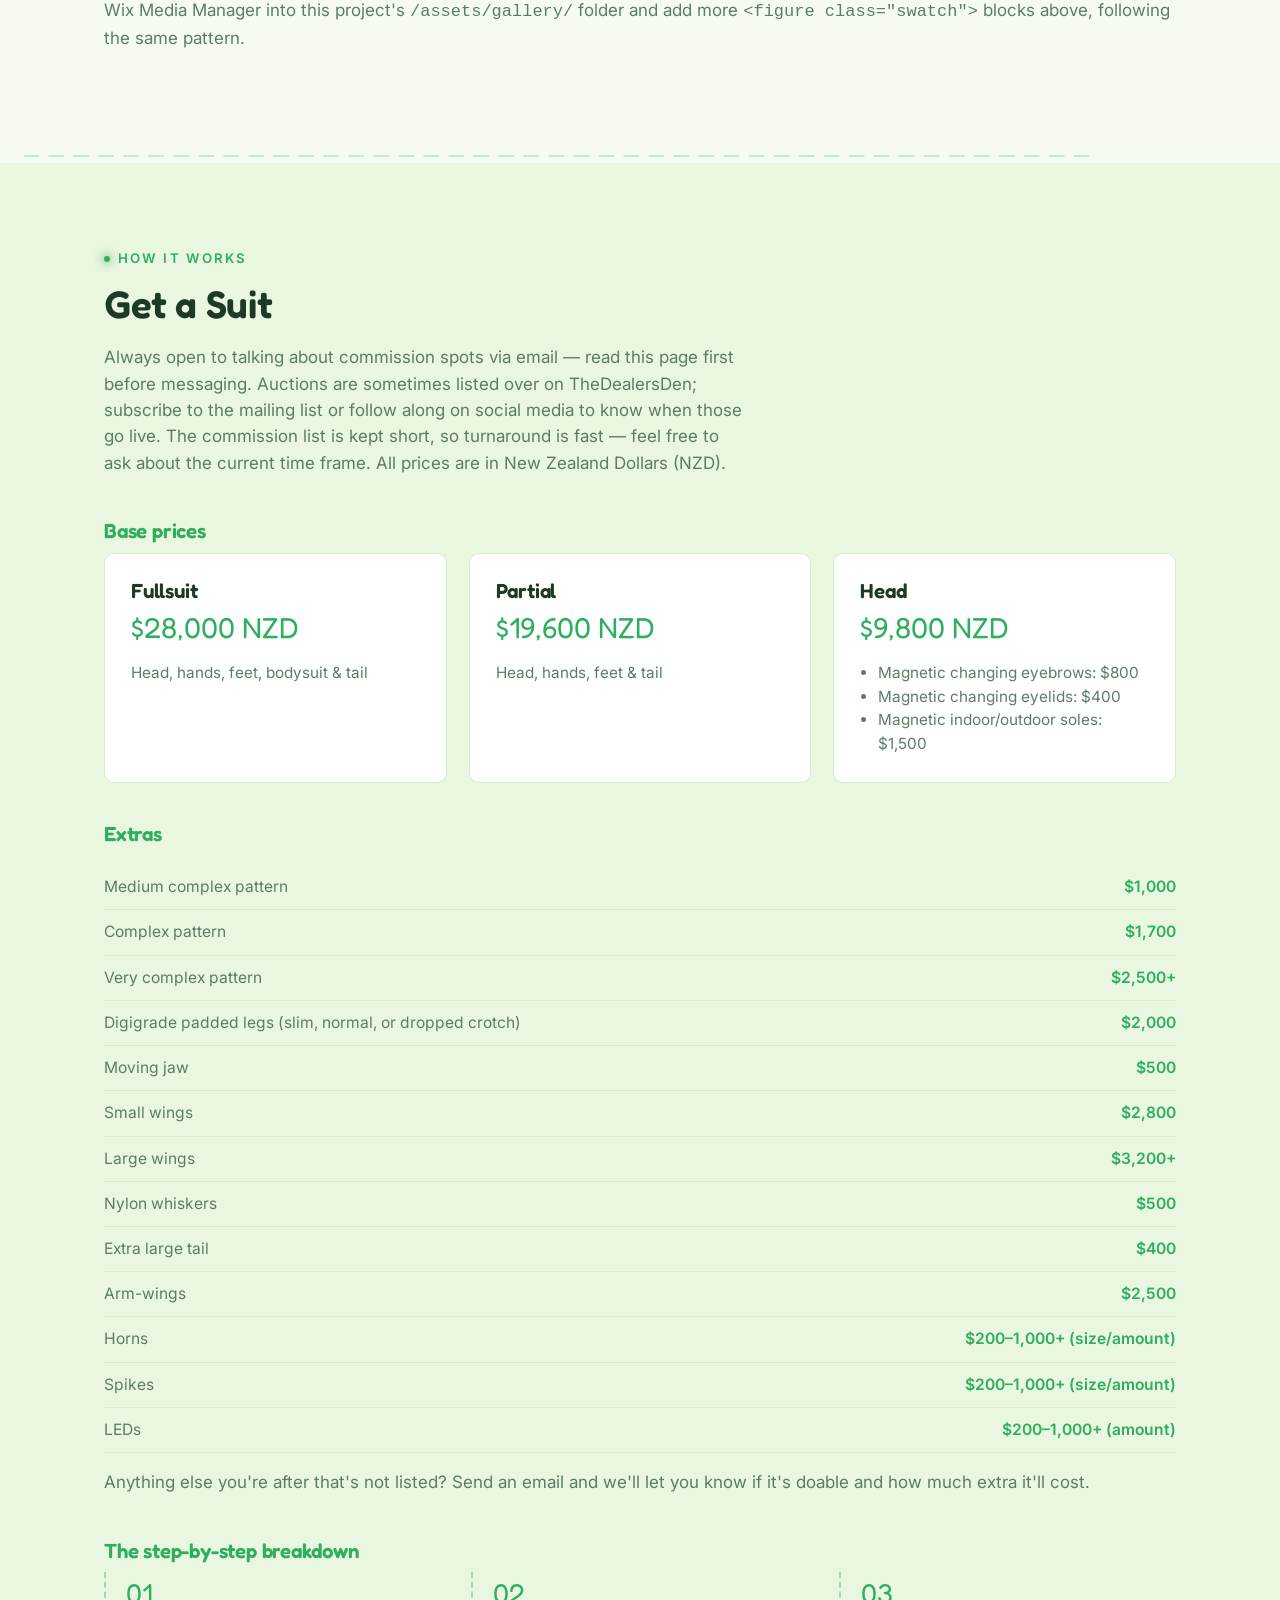
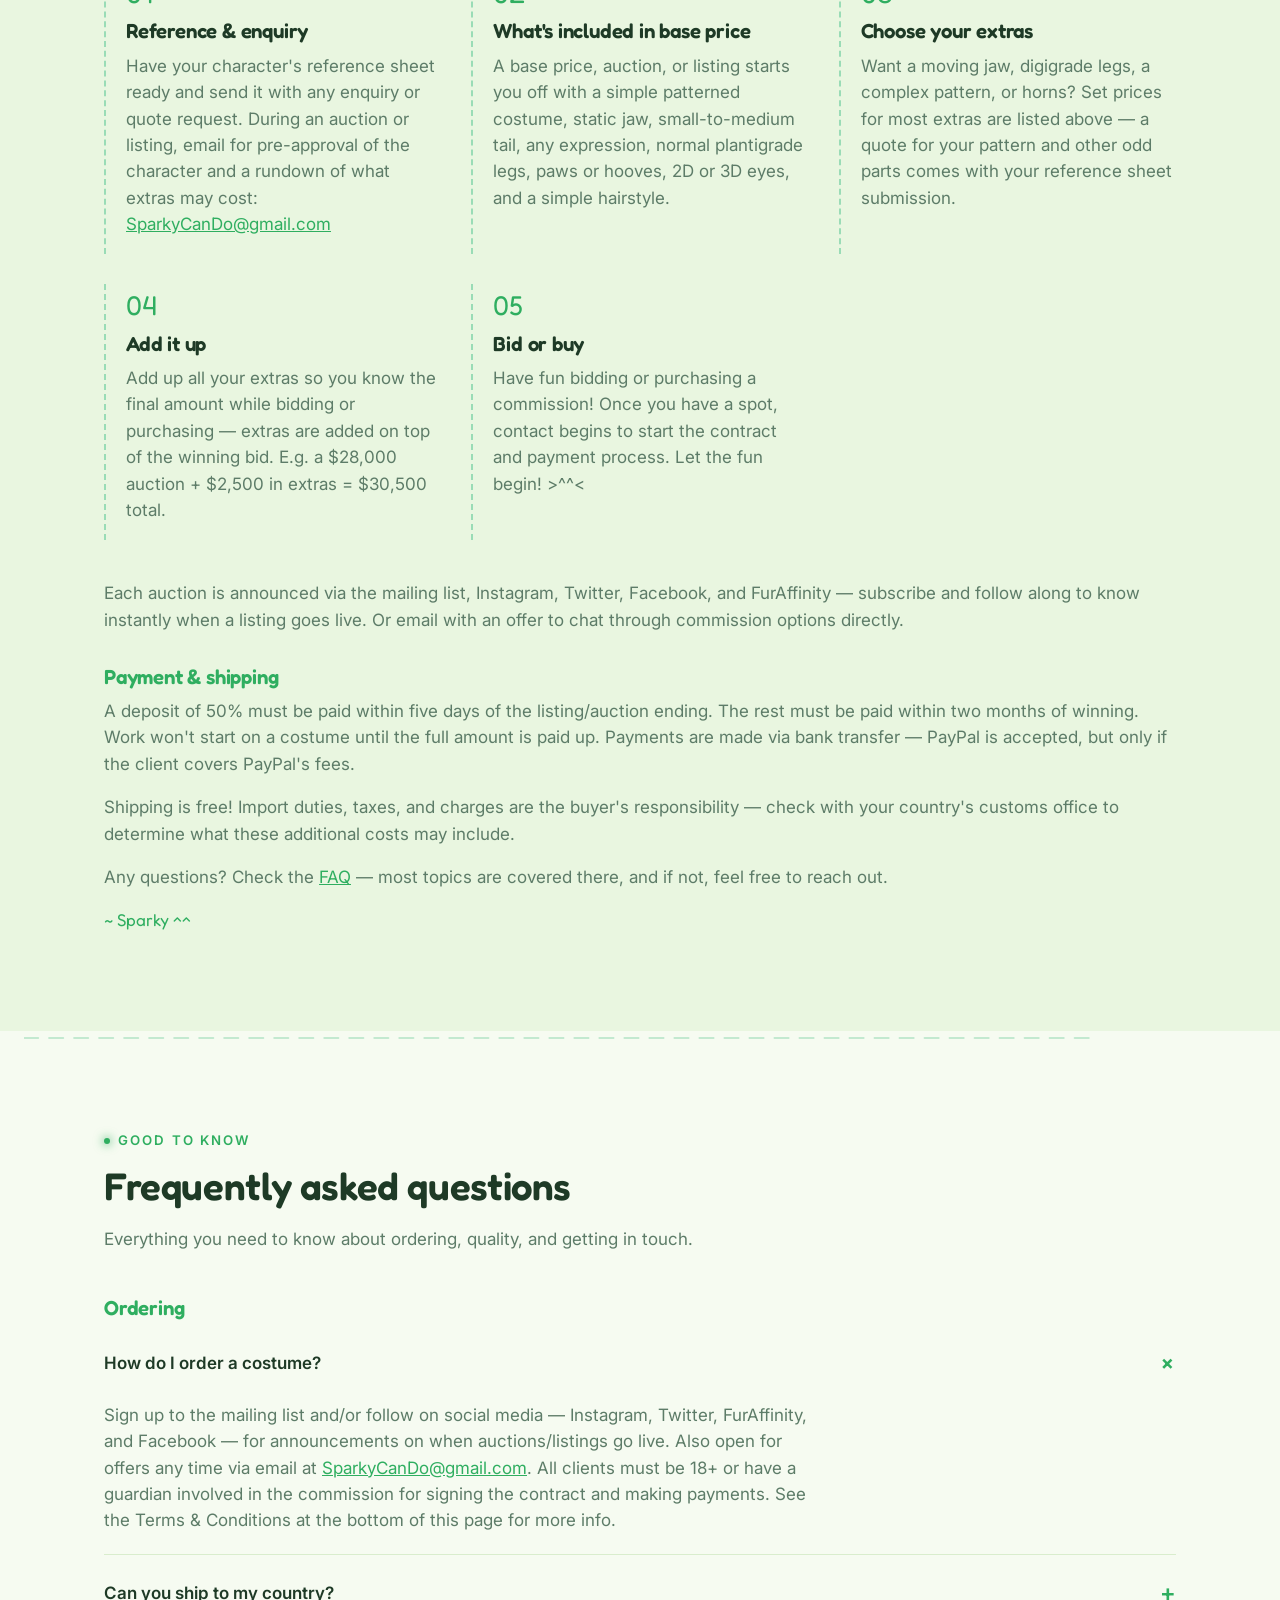
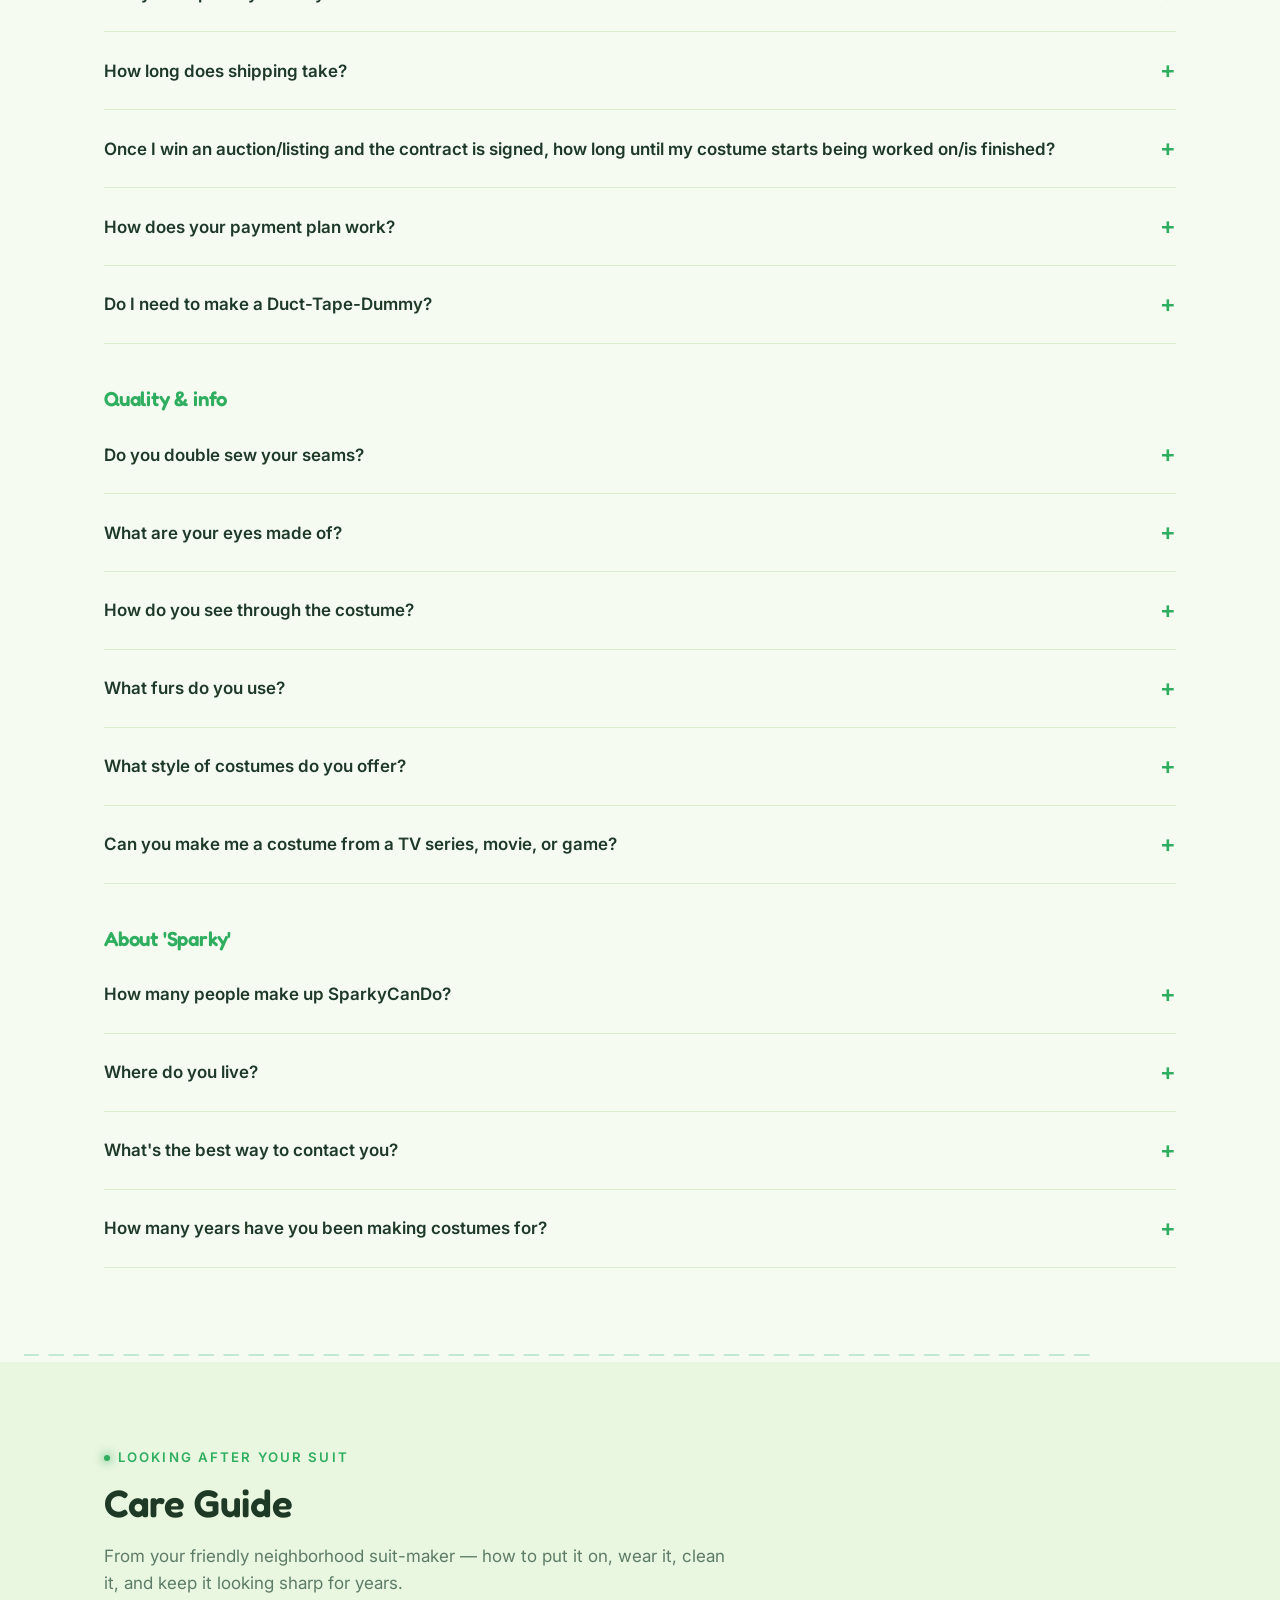
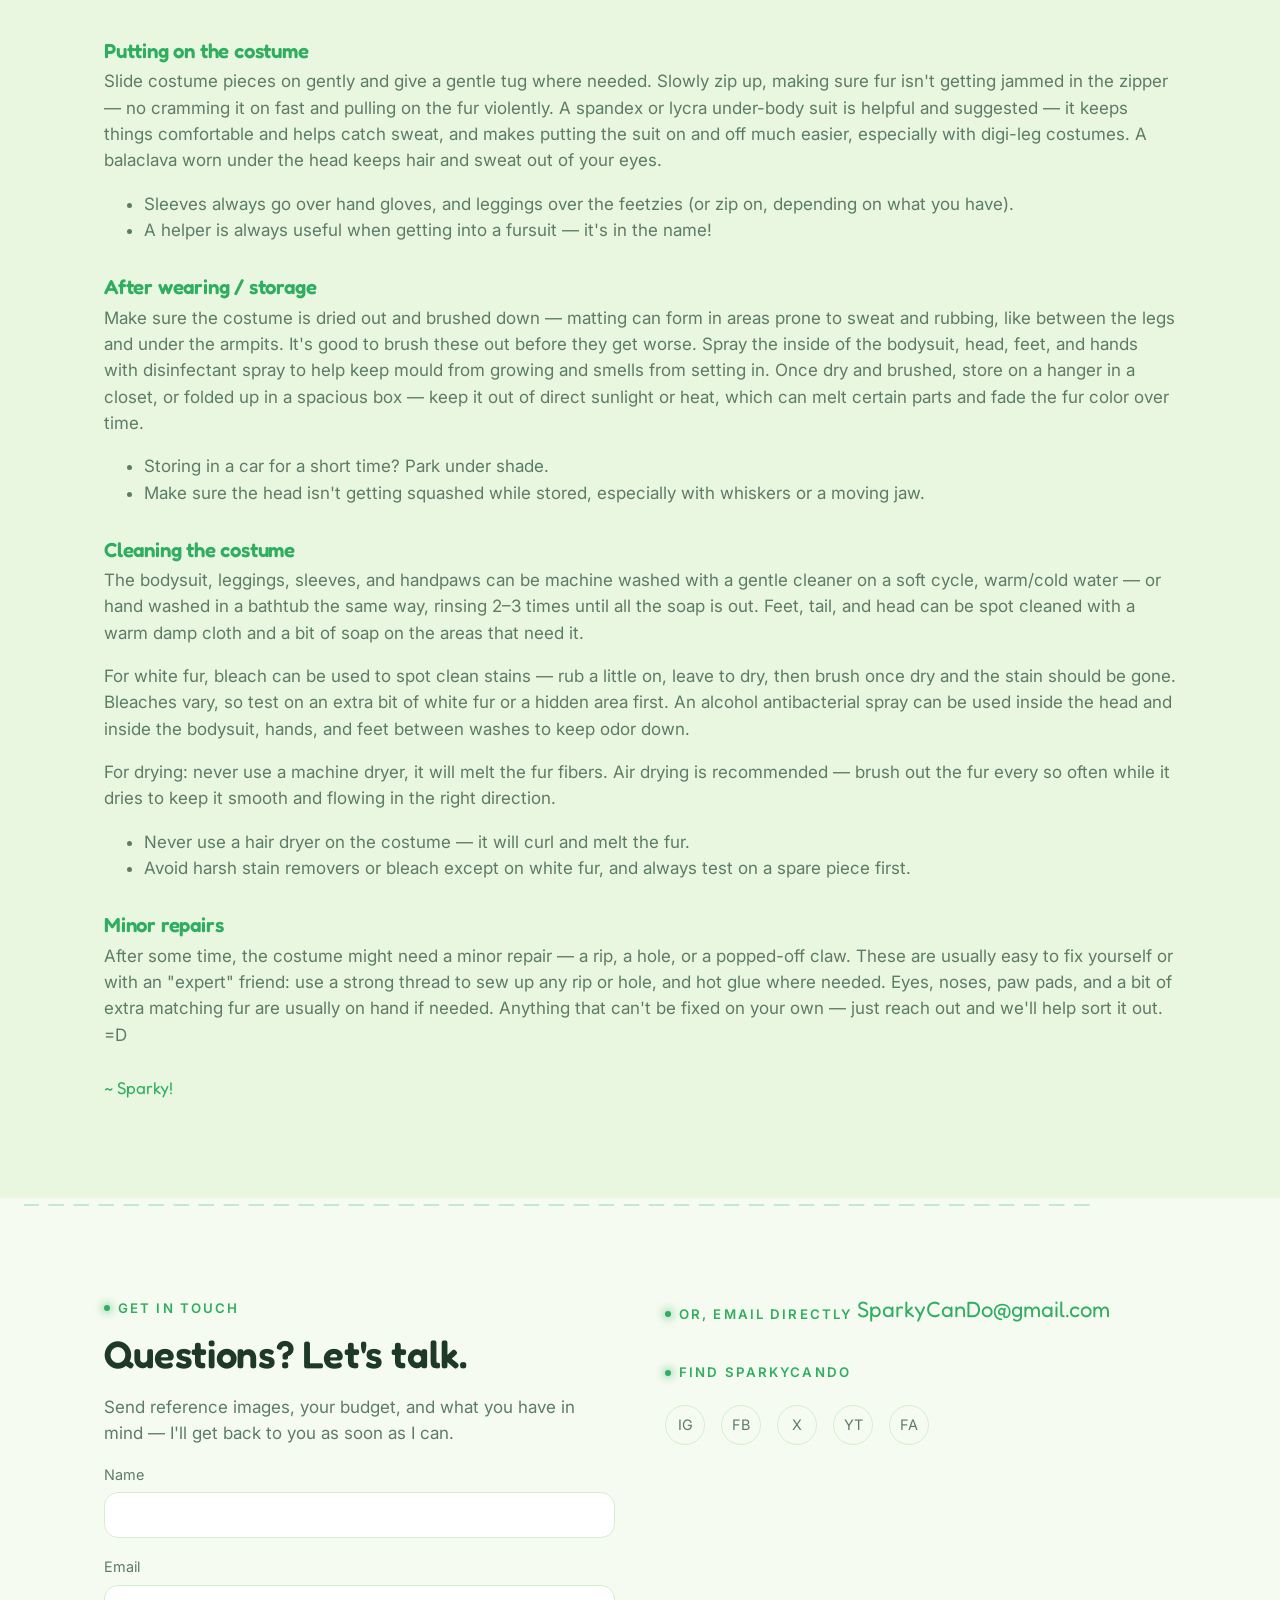
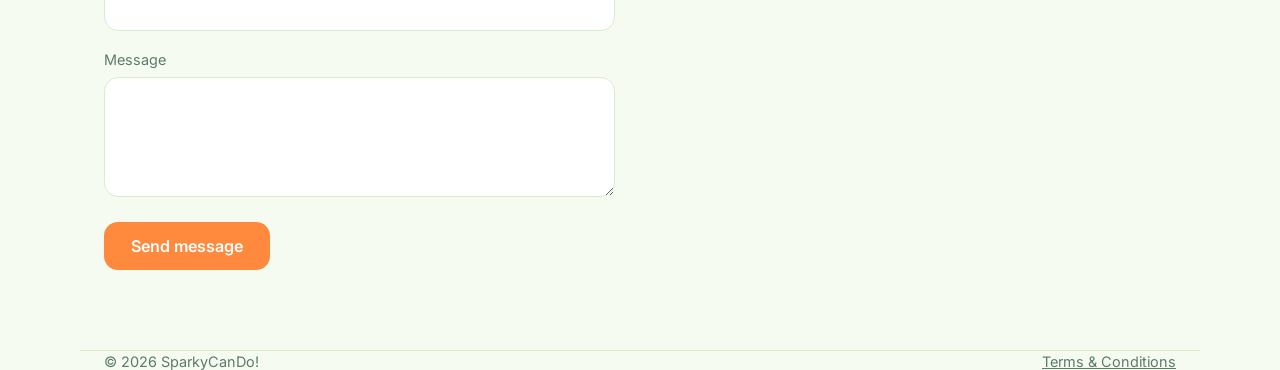
==== commit eceef20a: "style" ====
--- a/index.html
+++ b/index.html
@@ -17,7 +17,7 @@
   <link rel="preconnect" href="https://fonts.googleapis.com" />
   <link rel="preconnect" href="https://fonts.gstatic.com" crossorigin />
   <link
-    href="https://fonts.googleapis.com/css2?family=Fraunces:ital,wght@0,400;0,500;0,600;1,500&family=Inter:wght@400;500;600&display=swap"
+    href="https://fonts.googleapis.com/css2?family=Fredoka:wght@400;500;600;700&family=Inter:wght@400;500;600&display=swap"
     rel="stylesheet" />
   <link rel="stylesheet" href="assets/style.css" />
 </head>
@@ -254,7 +254,7 @@
           country's customs office to determine what these additional costs may include.</p>
         <p>Any questions? Check the <a href="#faq" style="color:var(--spark);">FAQ</a> — most topics are covered there,
           and if not, feel free to reach out.</p>
-        <p style="font-family: var(--font-display); font-style: italic; color: var(--muted);">~ Sparky ^^</p>
+        <p style="font-family: var(--font-display); color: var(--spark);">~ Sparky ^^</p>
       </div>
     </section>
 
@@ -428,8 +428,7 @@
           usually easy to fix yourself or with an "expert" friend: use a strong thread to sew up any rip or hole, and
           hot glue where needed. Eyes, noses, paw pads, and a bit of extra matching fur are usually on hand if needed.
           Anything that can't be fixed on your own — just reach out and we'll help sort it out. =D</p>
-        <p style="margin-top:1.6em; font-family: var(--font-display); font-style: italic; color: var(--muted);">~
-          Sparky!</p>
+        <p style="margin-top:1.6em; font-family: var(--font-display); color: var(--spark);">~ Sparky!</p>
       </div>
     </section>
 
--- a/assets/style.css
+++ b/assets/style.css
@@ -1,31 +1,31 @@
 /* ============================================================
    SparkyCanDo — Design Tokens
    Subject: custom fursuit maker / small craft business.
-   Direction: a night workshop lit by a single work-lamp — dark,
-   warm, tactile. Amber "spark" accent instead of the generic
-   cream+terracotta pairing. Hand-stitched dash dividers instead
-   of hairlines, because this is literally a sewing business.
+   Direction: fresh, playful, green — bright and friendly rather
+   than moody. Chunky rounded display type instead of a serif,
+   for a fun/approachable feel. Hand-stitched dash dividers stay
+   as the signature motif (it's a sewing business), just recolored.
    ============================================================ */
 
 :root {
-  --bg: #16130f;
-  --surface: #211b14;
-  --surface-2: #2a2118;
-  --text: #f3ead9;
-  --muted: #ab9f8b;
-  --spark: #ffb648;
-  /* signature accent — the "spark" */
-  --spark-dim: #8a6a35;
-  --ember: #ff6b4a;
-  /* CTA / warmth */
-  --thread: #59b3a6;
+  --bg: #f6fbf1;
+  --surface: #e9f6e0;
+  --surface-2: #ffffff;
+  --text: #1e3a26;
+  --muted: #5d7c68;
+  --spark: #2fae60;
+  /* signature accent — fresh green */
+  --spark-dim: #9adcb6;
+  --ember: #ff8a3d;
+  /* CTA / playful pop against the green */
+  --thread: #2aa9a0;
   /* small tag accent, sparingly used */
-  --line: #3a3125;
-
-  --font-display: "Fraunces", serif;
+  --line: #d9edcd;
+
+  --font-display: "Fredoka", sans-serif;
   --font-body: "Inter", -apple-system, sans-serif;
 
-  --radius: 6px;
+  --radius: 14px;
   --wrap: 1120px;
 }
 
@@ -52,8 +52,8 @@
 
 body {
   background-image:
-    radial-gradient(ellipse 900px 500px at 15% -10%, rgba(255, 182, 72, 0.08), transparent 60%),
-    radial-gradient(ellipse 700px 500px at 100% 10%, rgba(255, 107, 74, 0.05), transparent 60%);
+    radial-gradient(ellipse 900px 500px at 15% -10%, rgba(47, 174, 96, 0.10), transparent 60%),
+    radial-gradient(ellipse 700px 500px at 100% 10%, rgba(255, 138, 61, 0.08), transparent 60%);
   background-repeat: no-repeat;
 }
 
@@ -119,7 +119,7 @@
   height: 6px;
   border-radius: 50%;
   background: var(--spark);
-  box-shadow: 0 0 8px 2px rgba(255, 182, 72, 0.7);
+  box-shadow: 0 0 8px 2px rgba(47, 174, 96, 0.5);
 }
 
 /* --- stitched divider, the signature motif --- */
@@ -141,7 +141,7 @@
   position: sticky;
   top: 0;
   z-index: 50;
-  background: rgba(22, 19, 15, 0.86);
+  background: rgba(246, 251, 241, 0.86);
   backdrop-filter: blur(8px);
   border-bottom: 1px solid var(--line);
 }
@@ -269,7 +269,7 @@
 
 .btn-primary {
   background: var(--ember);
-  color: #1a1108;
+  color: #ffffff;
 }
 
 .btn-primary:hover {
@@ -294,7 +294,7 @@
 .hero-photo img {
   border-radius: 10px;
   transform: rotate(-2deg);
-  box-shadow: 0 30px 60px -20px rgba(0, 0, 0, 0.6);
+  box-shadow: 0 30px 60px -20px rgba(30, 58, 38, 0.25);
   border: 6px solid var(--surface-2);
 }
 
@@ -372,7 +372,7 @@
 
 .swatch:hover {
   transform: rotate(0deg) translateY(-6px);
-  box-shadow: 0 20px 40px -18px rgba(0, 0, 0, 0.55);
+  box-shadow: 0 20px 40px -18px rgba(30, 58, 38, 0.22);
   z-index: 2;
 }
 
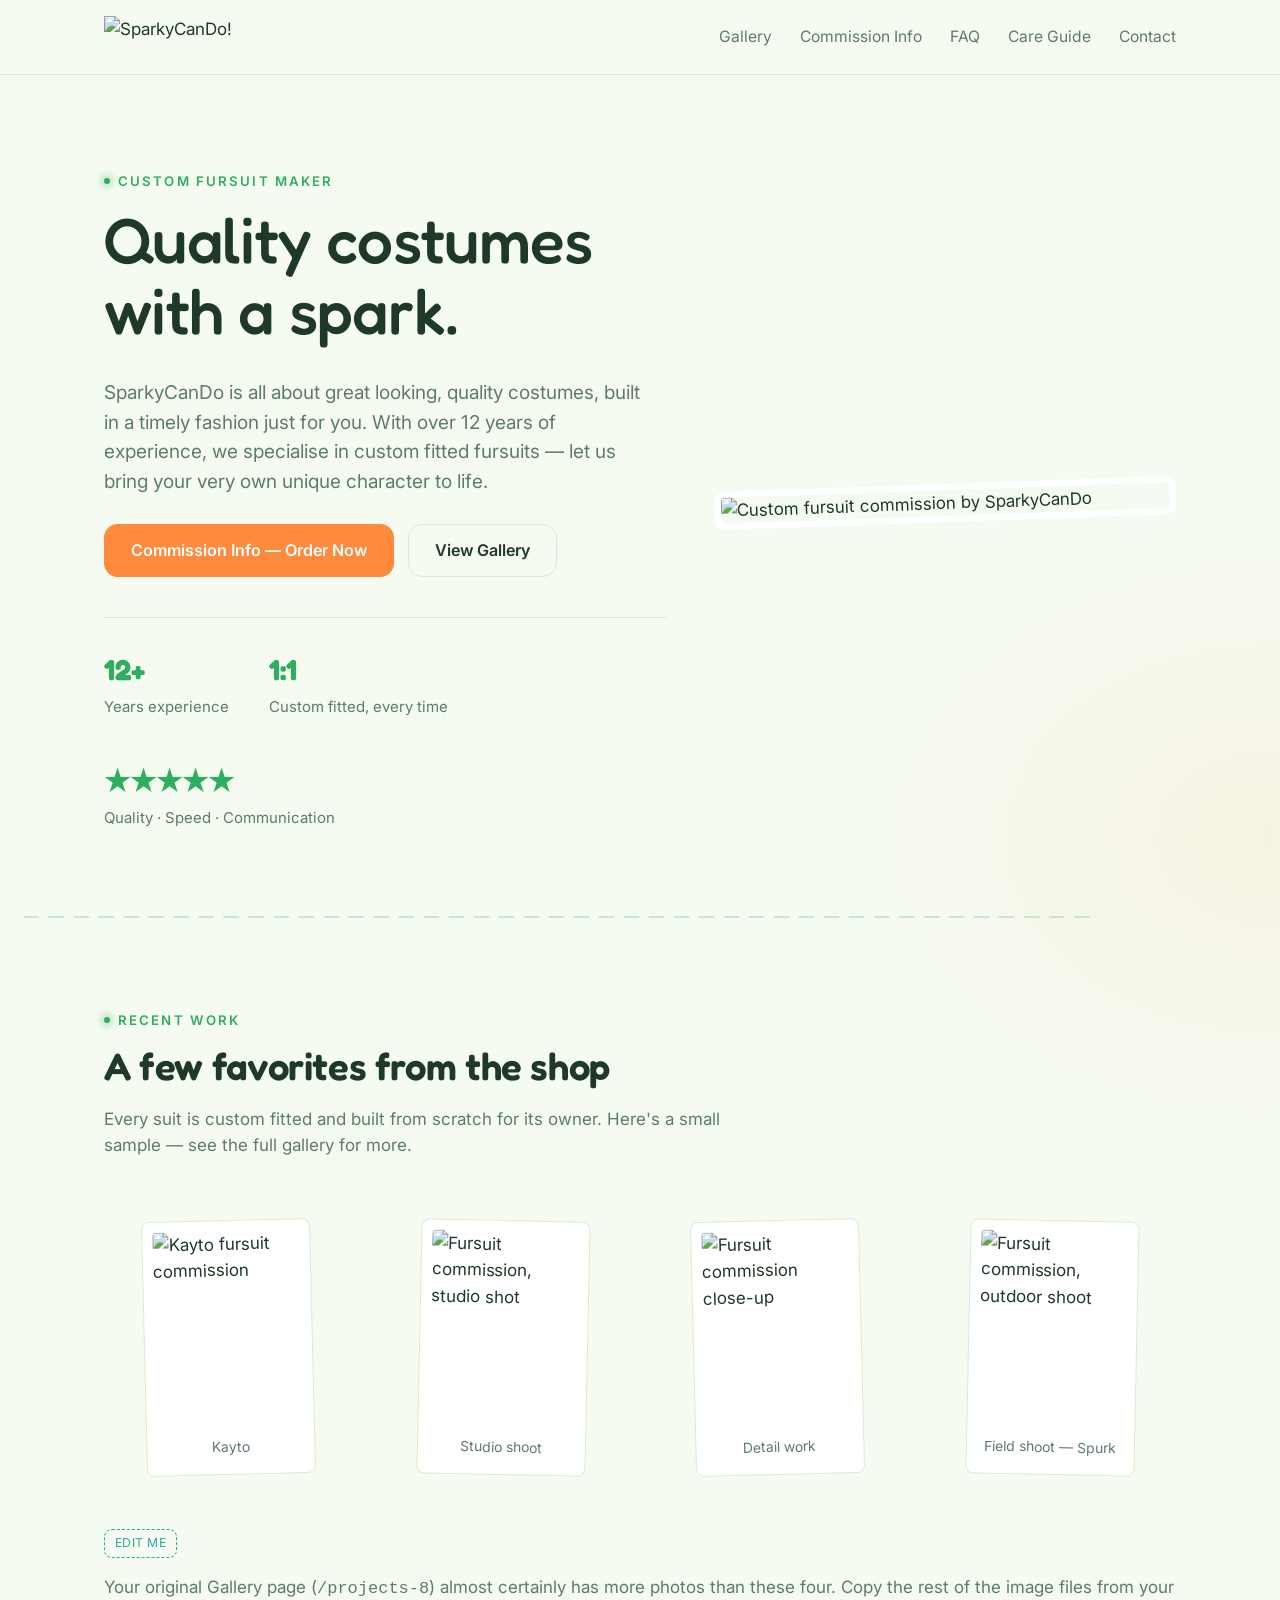
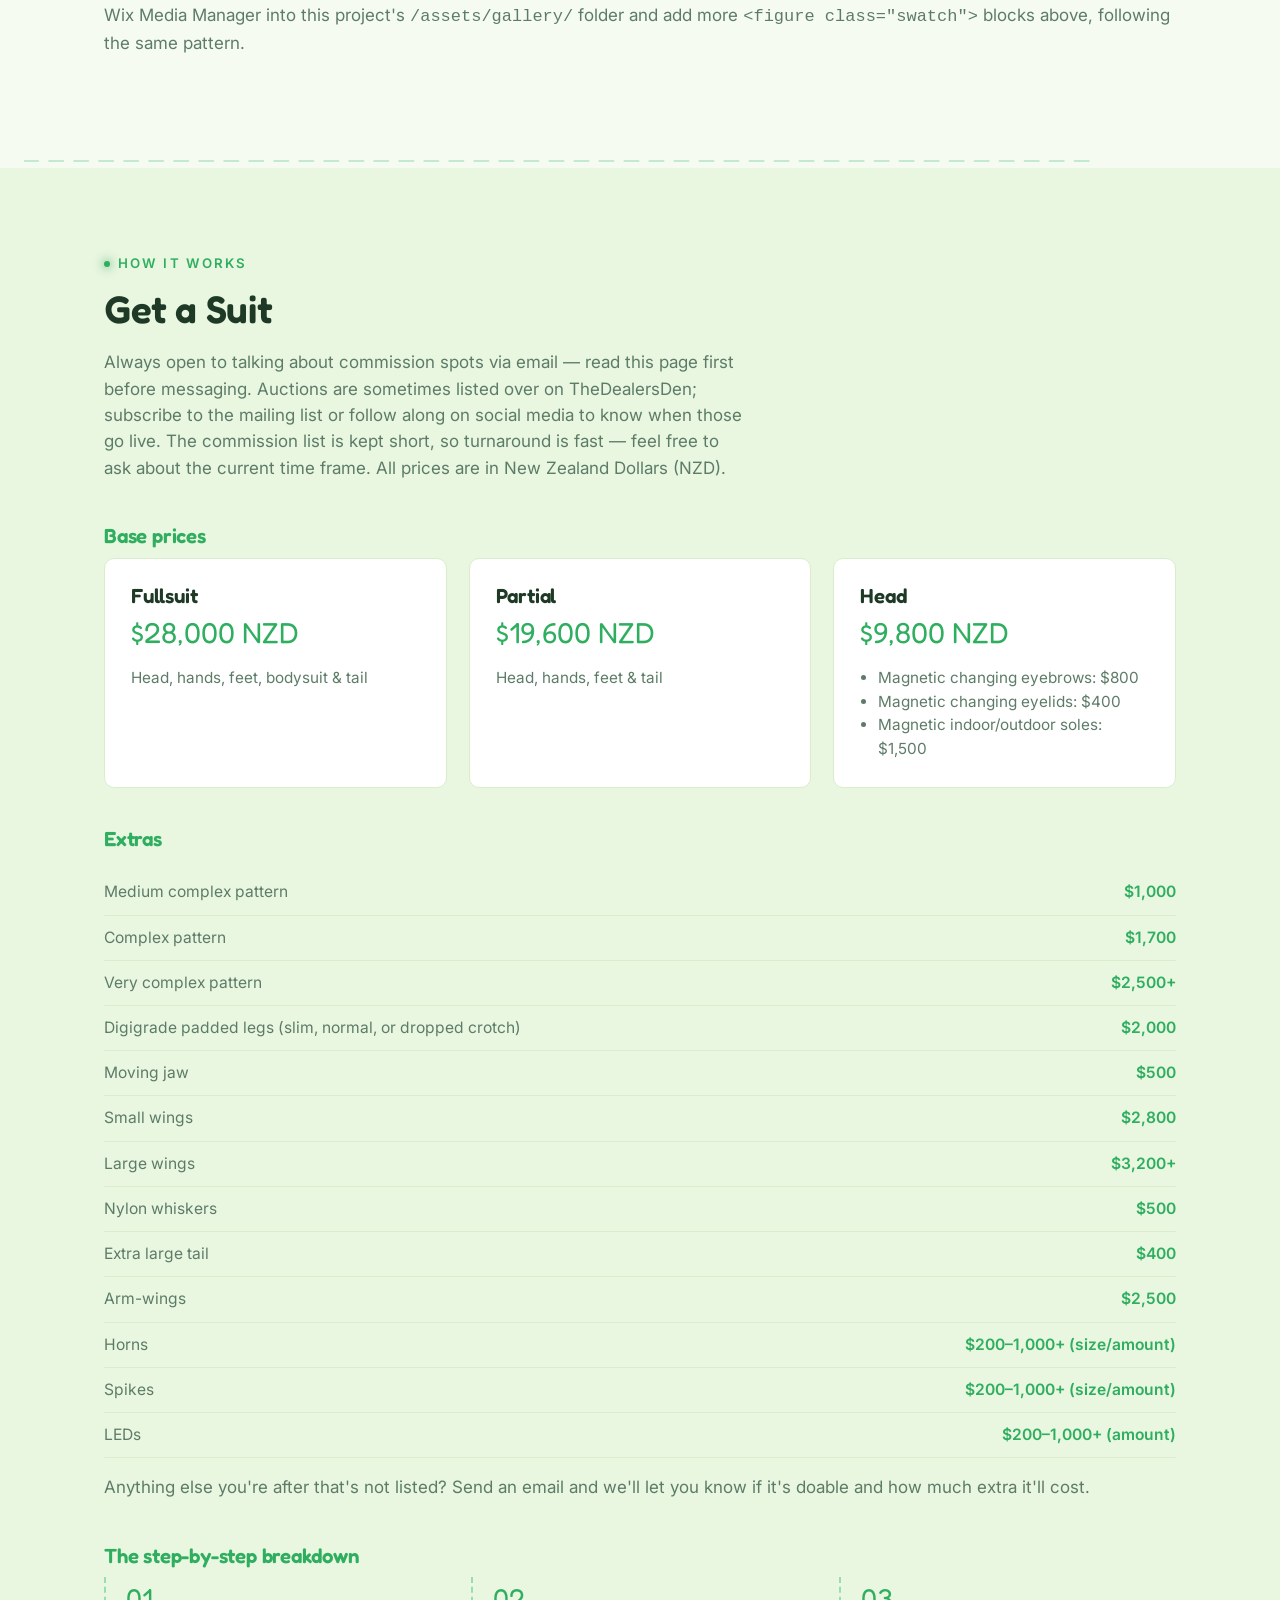
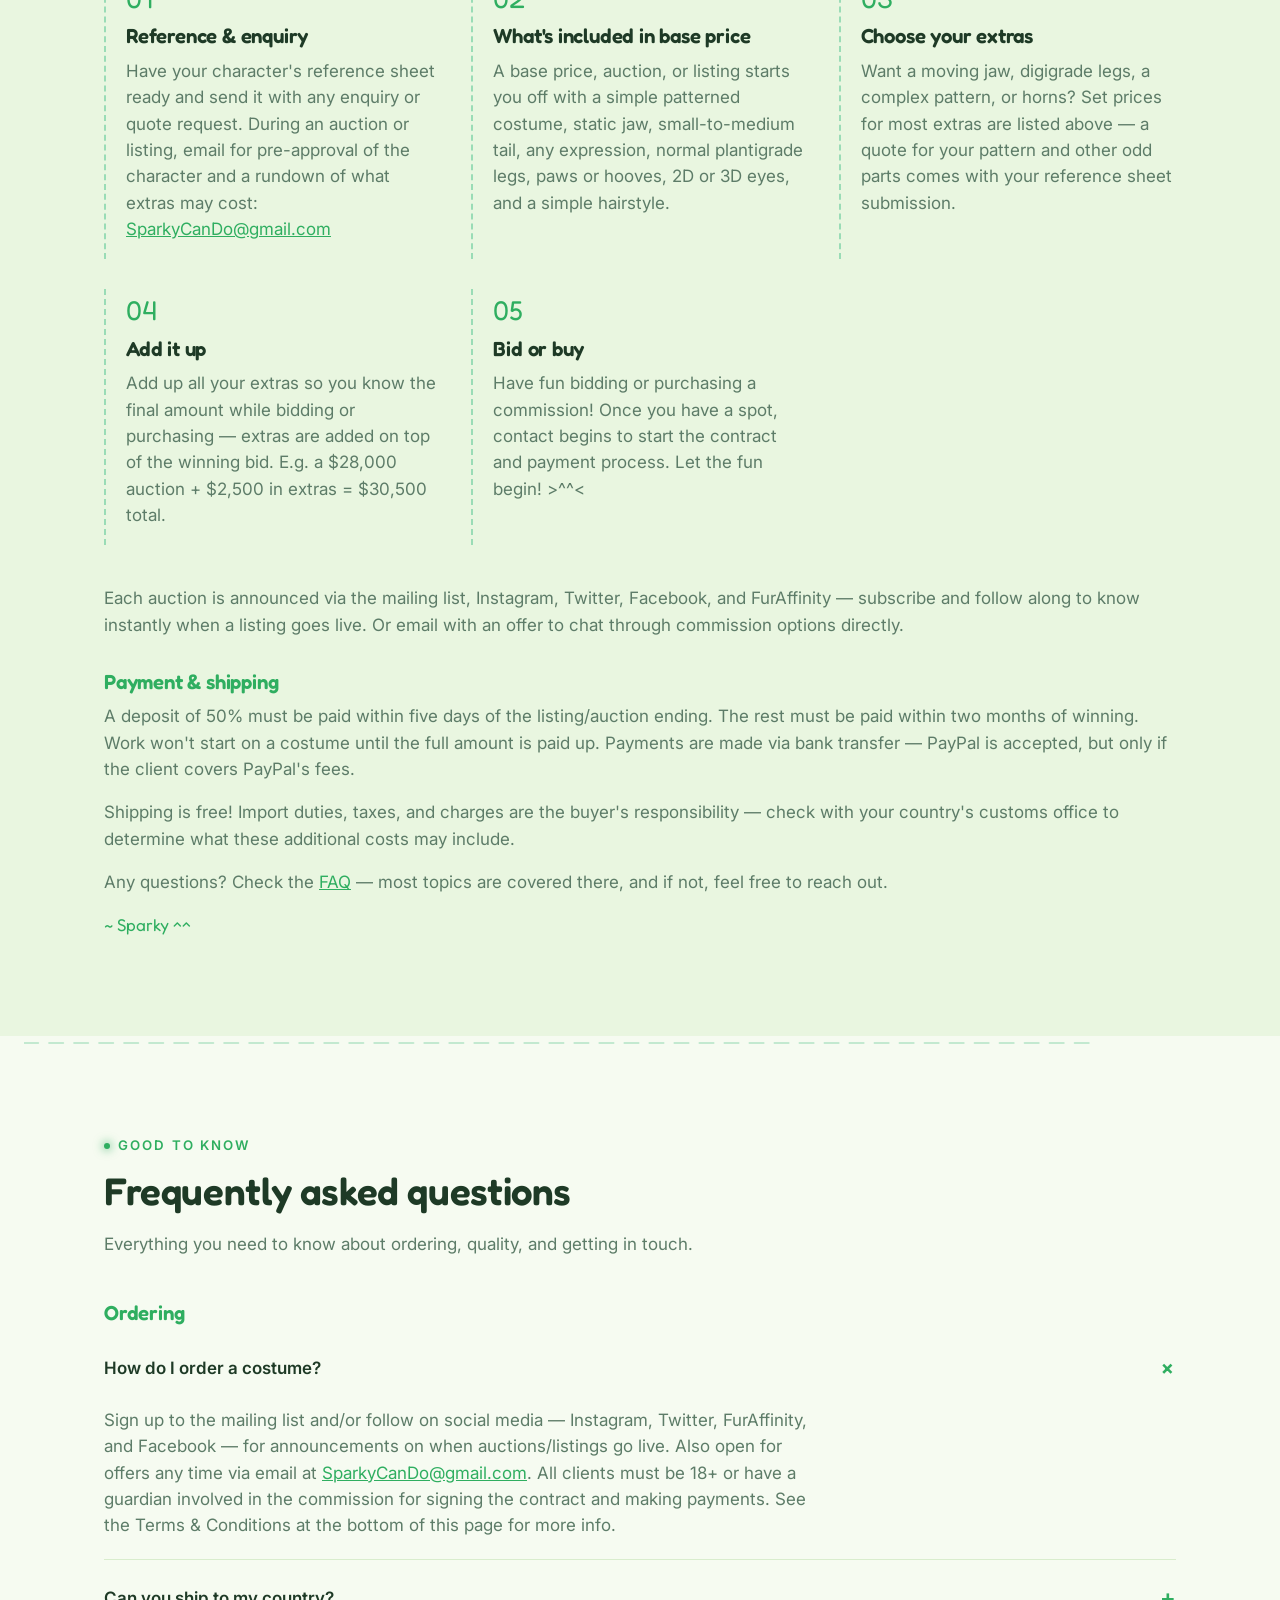
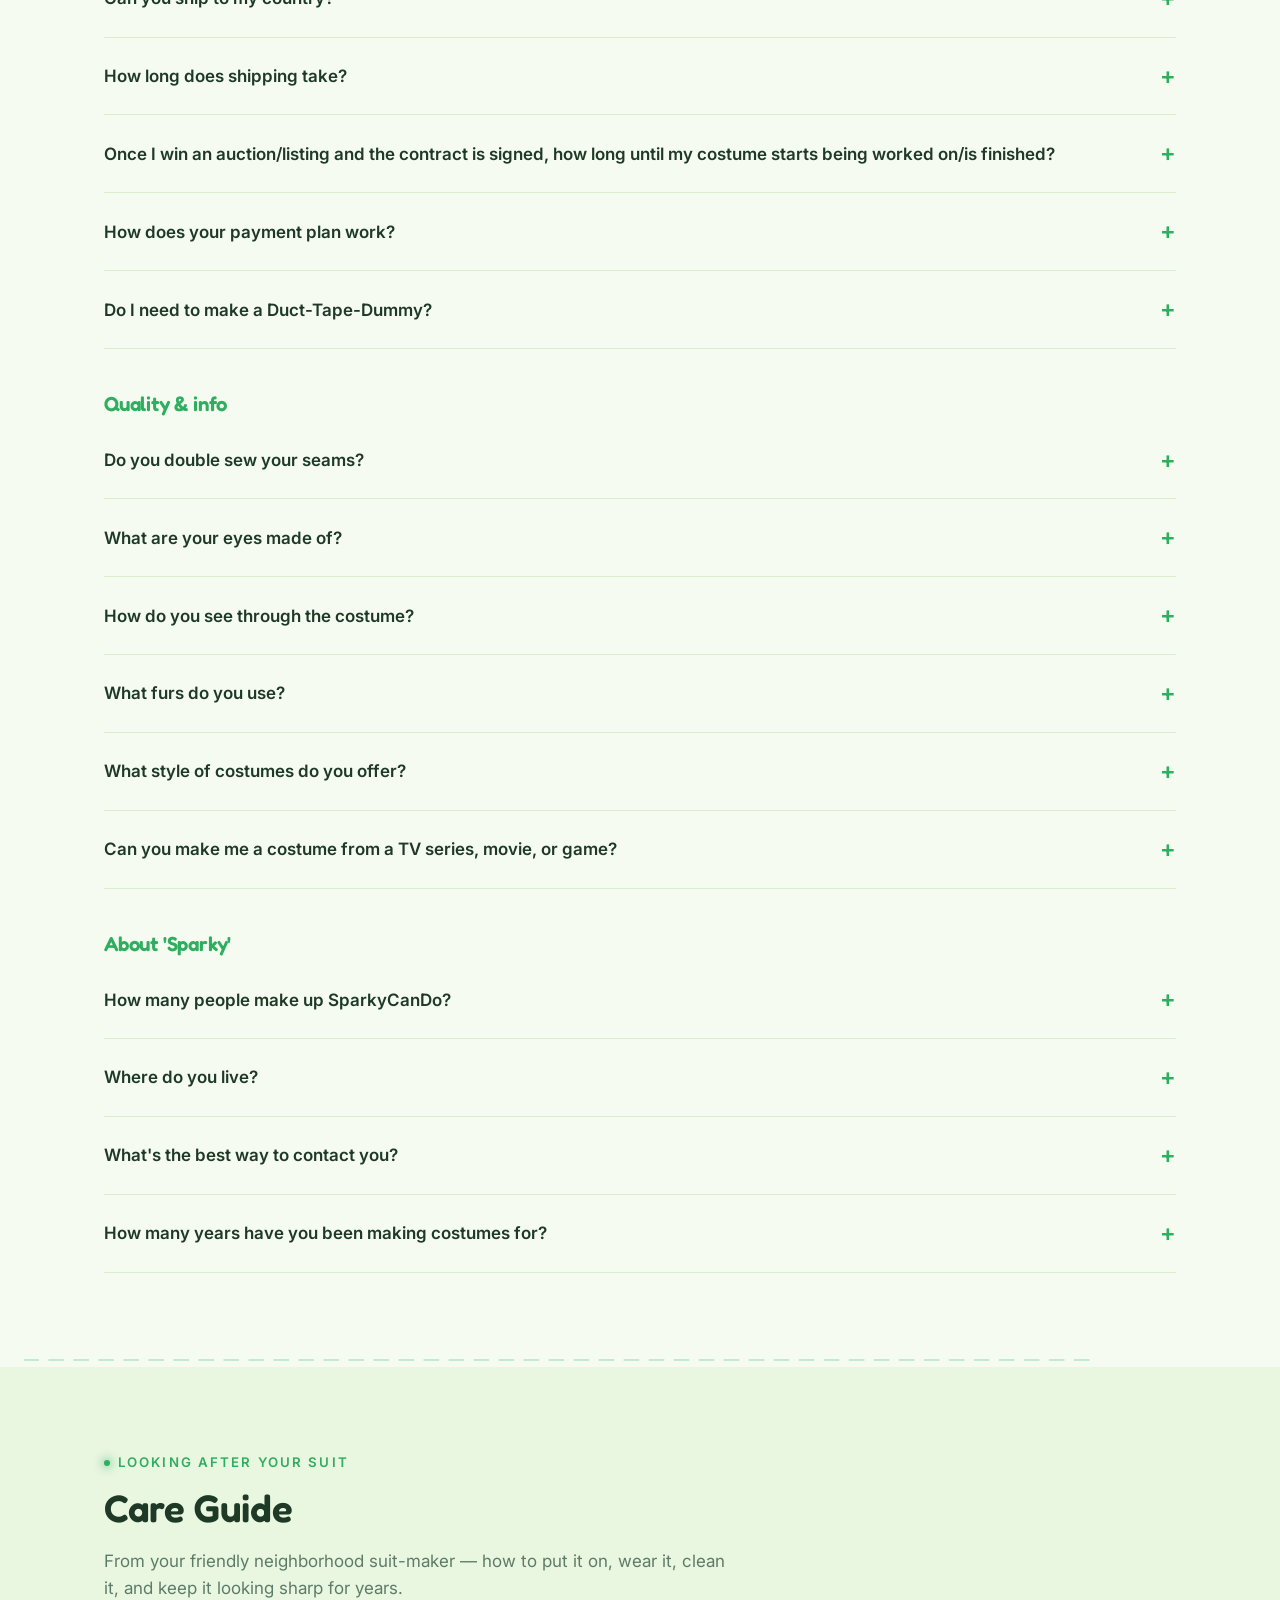
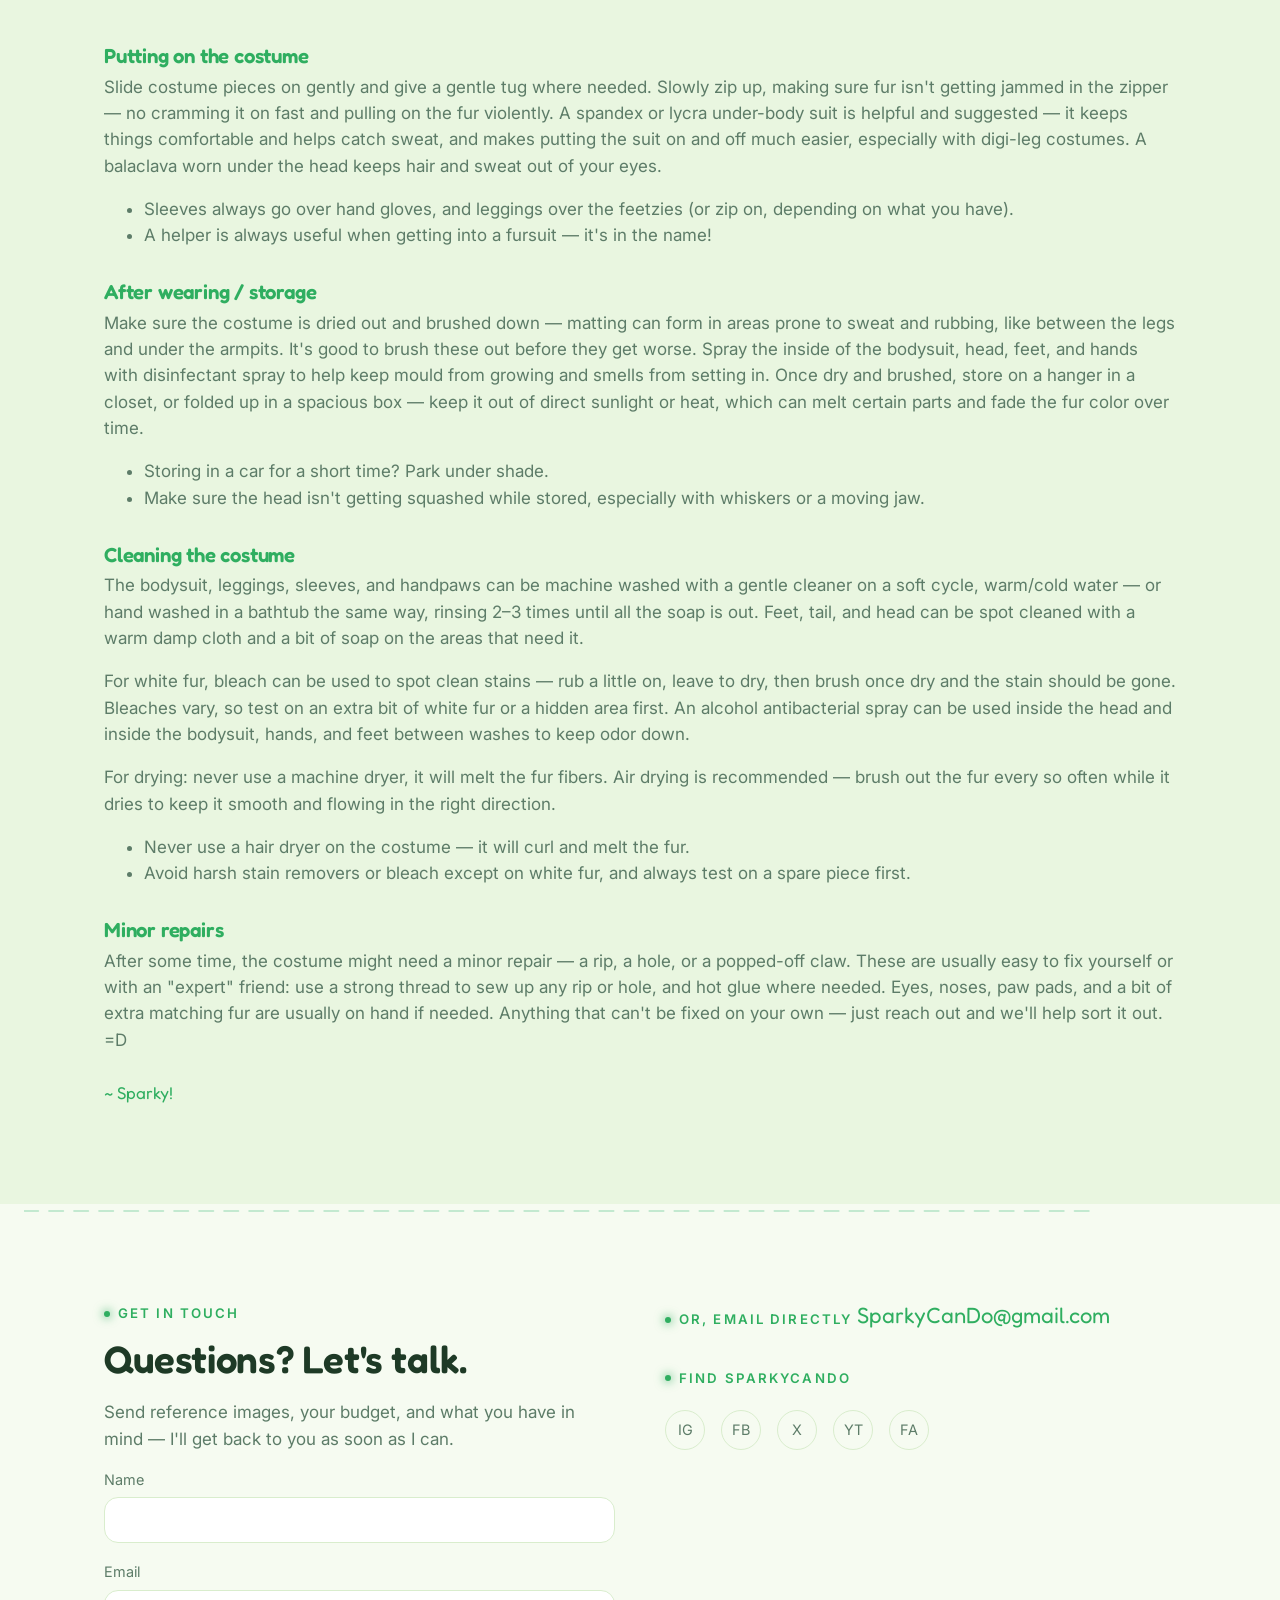
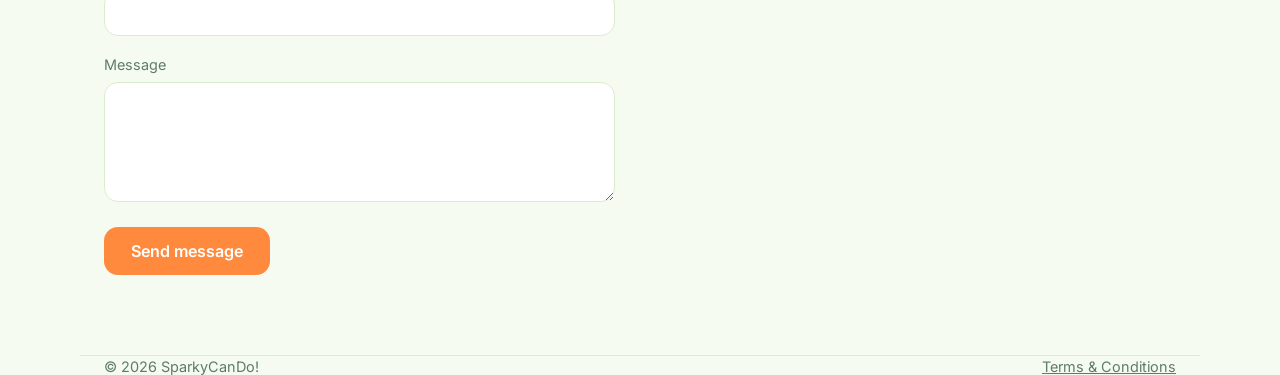
==== commit 8d364e19: "logo" ====
--- a/index.html
+++ b/index.html
@@ -26,7 +26,7 @@
 
   <header class="site">
     <div class="nav-row">
-      <a href="#top" class="brand">Sparky<span class="dot">CanDo!</span></a>
+      <a href="#top" class="brand"><img src="assets/images/logo.png" alt="SparkyCanDo!" /></a>
       <nav class="links">
         <a href="#gallery">Gallery</a>
         <a href="#commissions">Commission Info</a>
--- a/assets/style.css
+++ b/assets/style.css
@@ -156,13 +156,16 @@
 }
 
 .brand {
-  font-family: var(--font-display);
-  font-size: 1.4rem;
-  font-weight: 600;
-  text-decoration: none;
   display: flex;
   align-items: center;
   gap: 8px;
+  text-decoration: none;
+}
+
+.brand img {
+  height: 42px;
+  width: auto;
+  display: block;
 }
 
 .brand .dot {
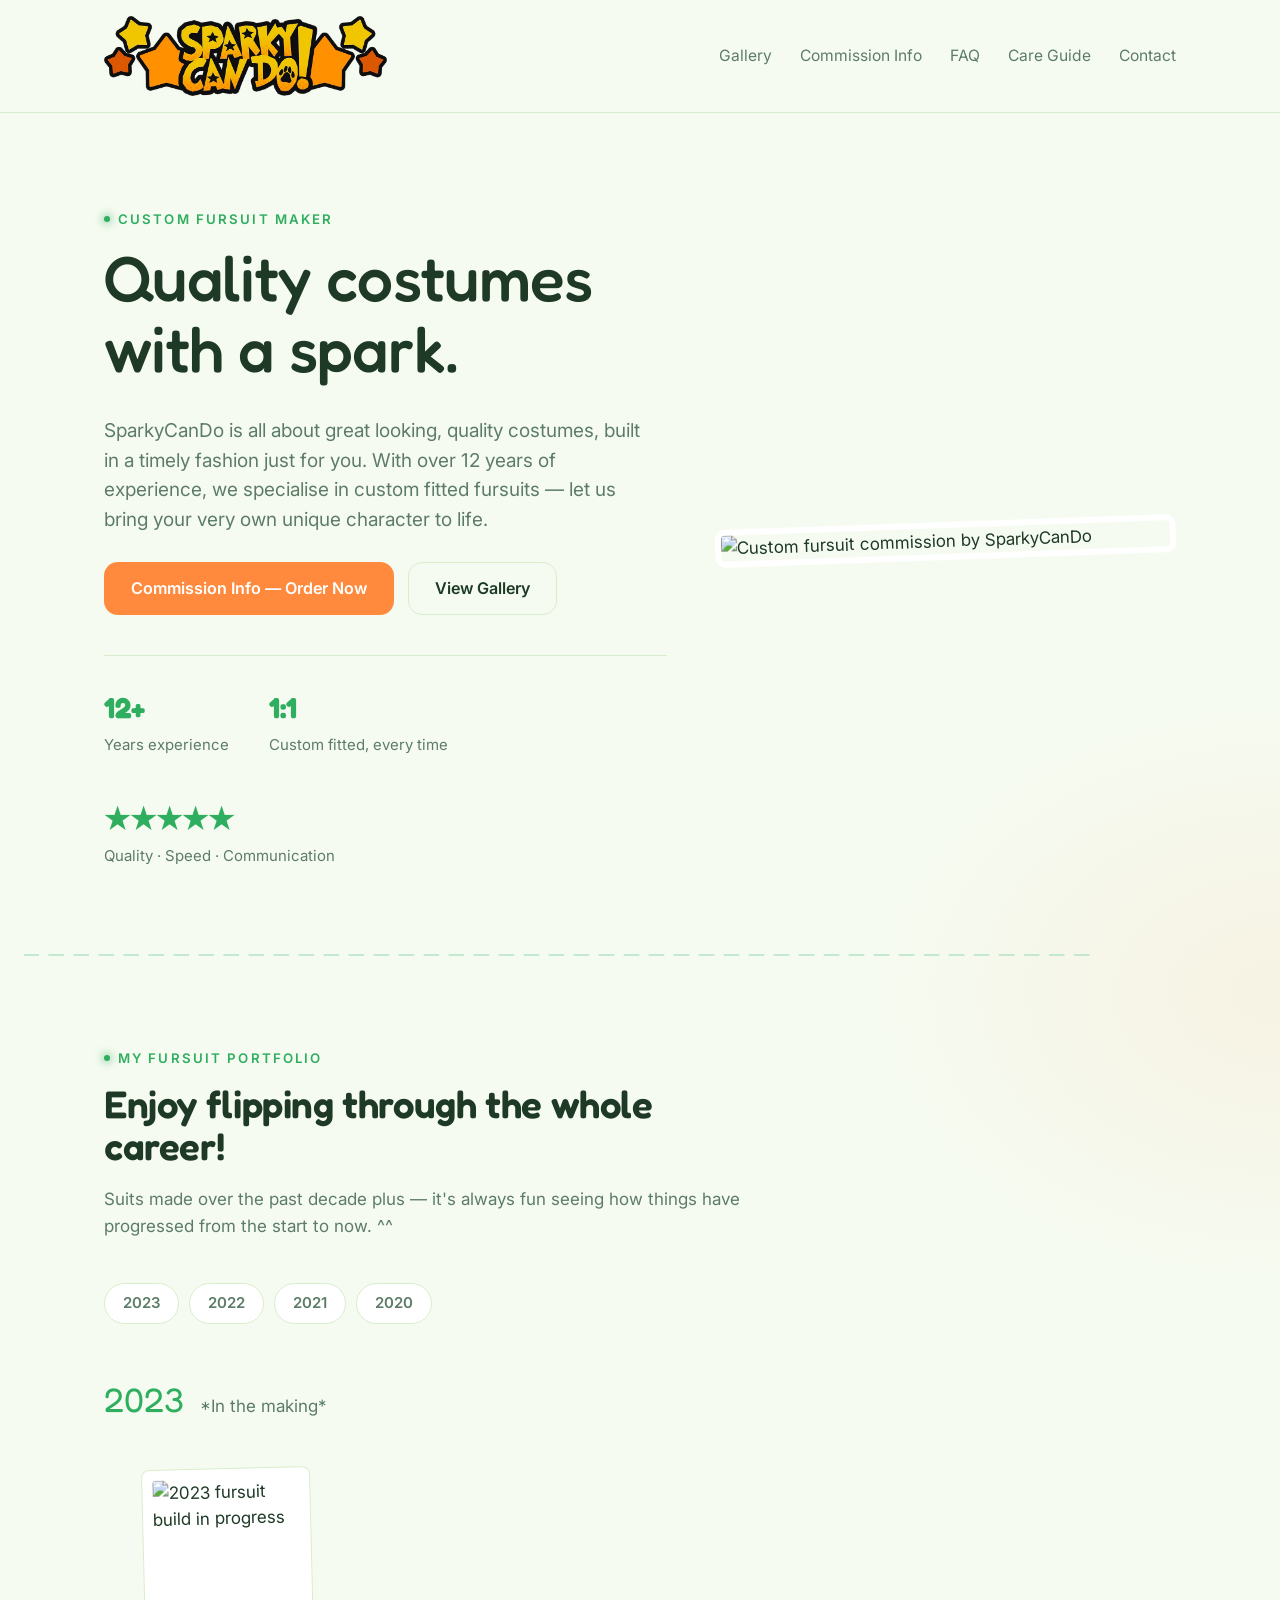
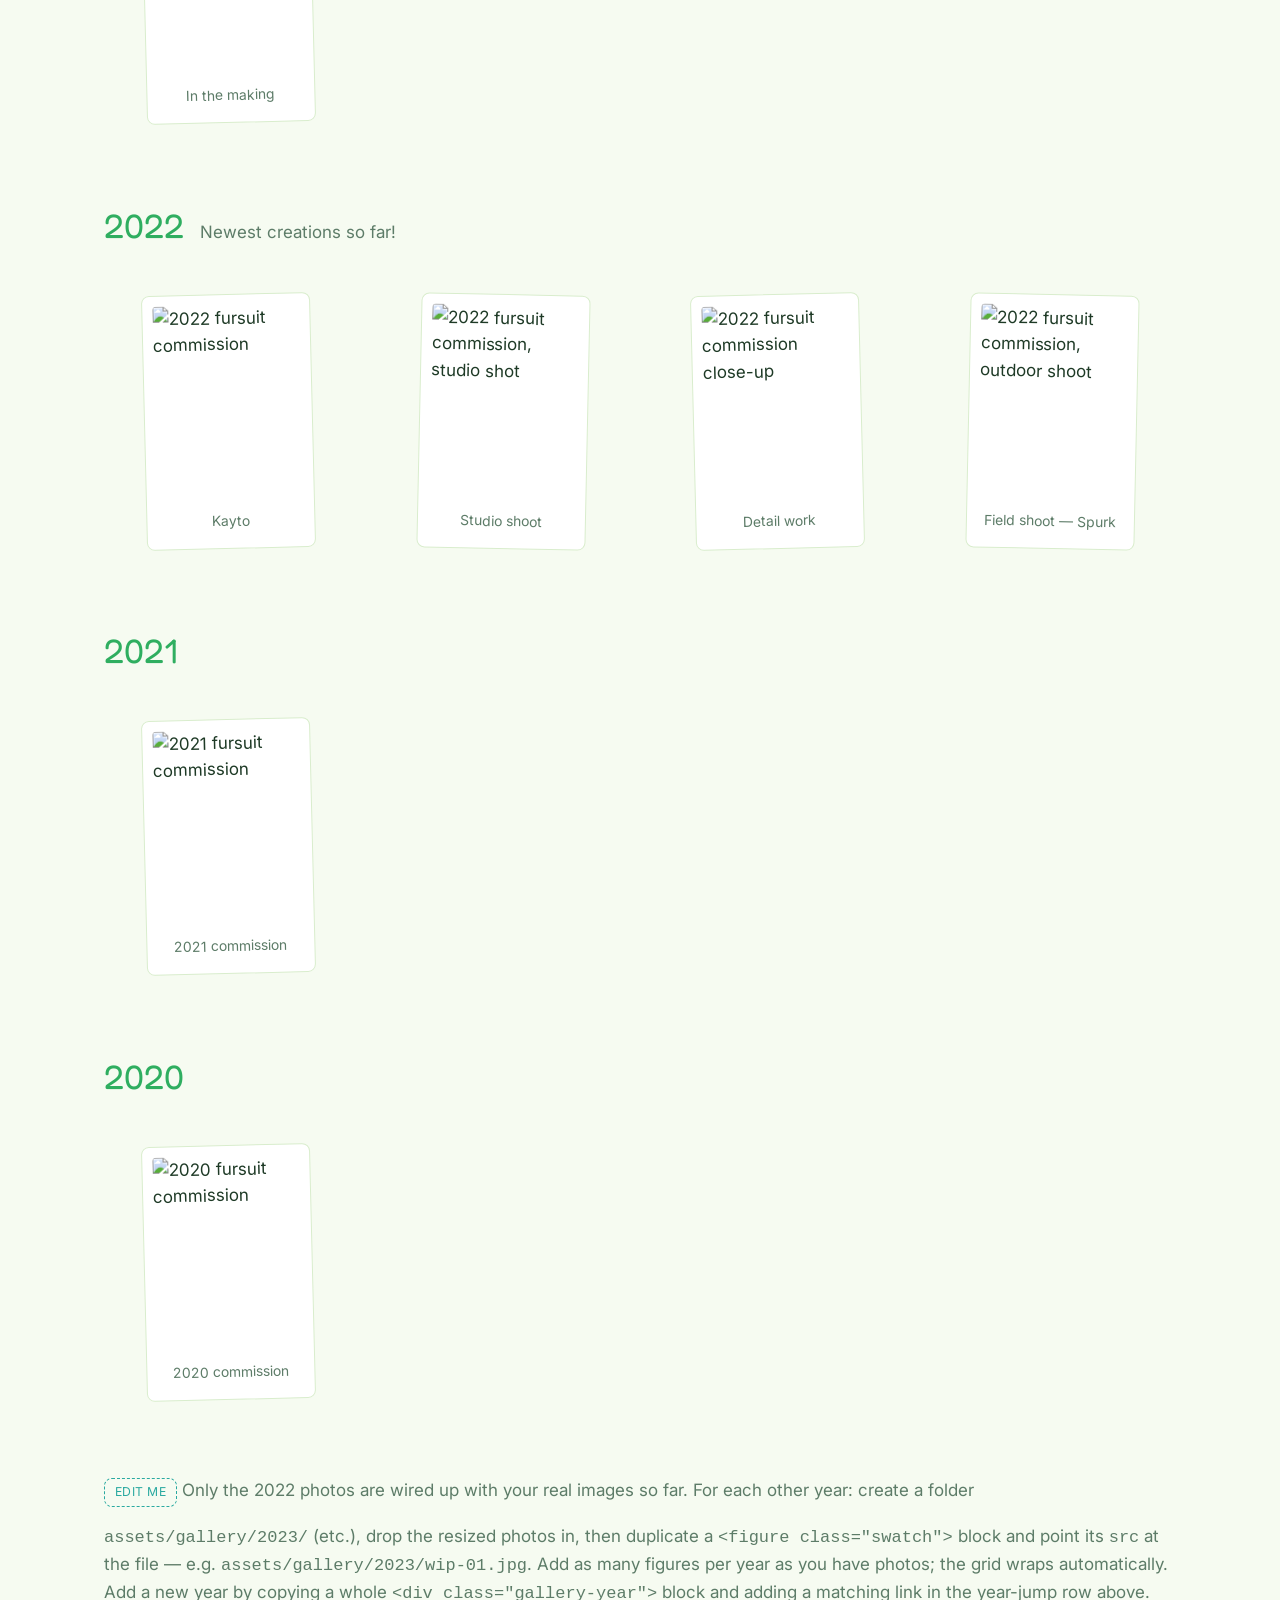
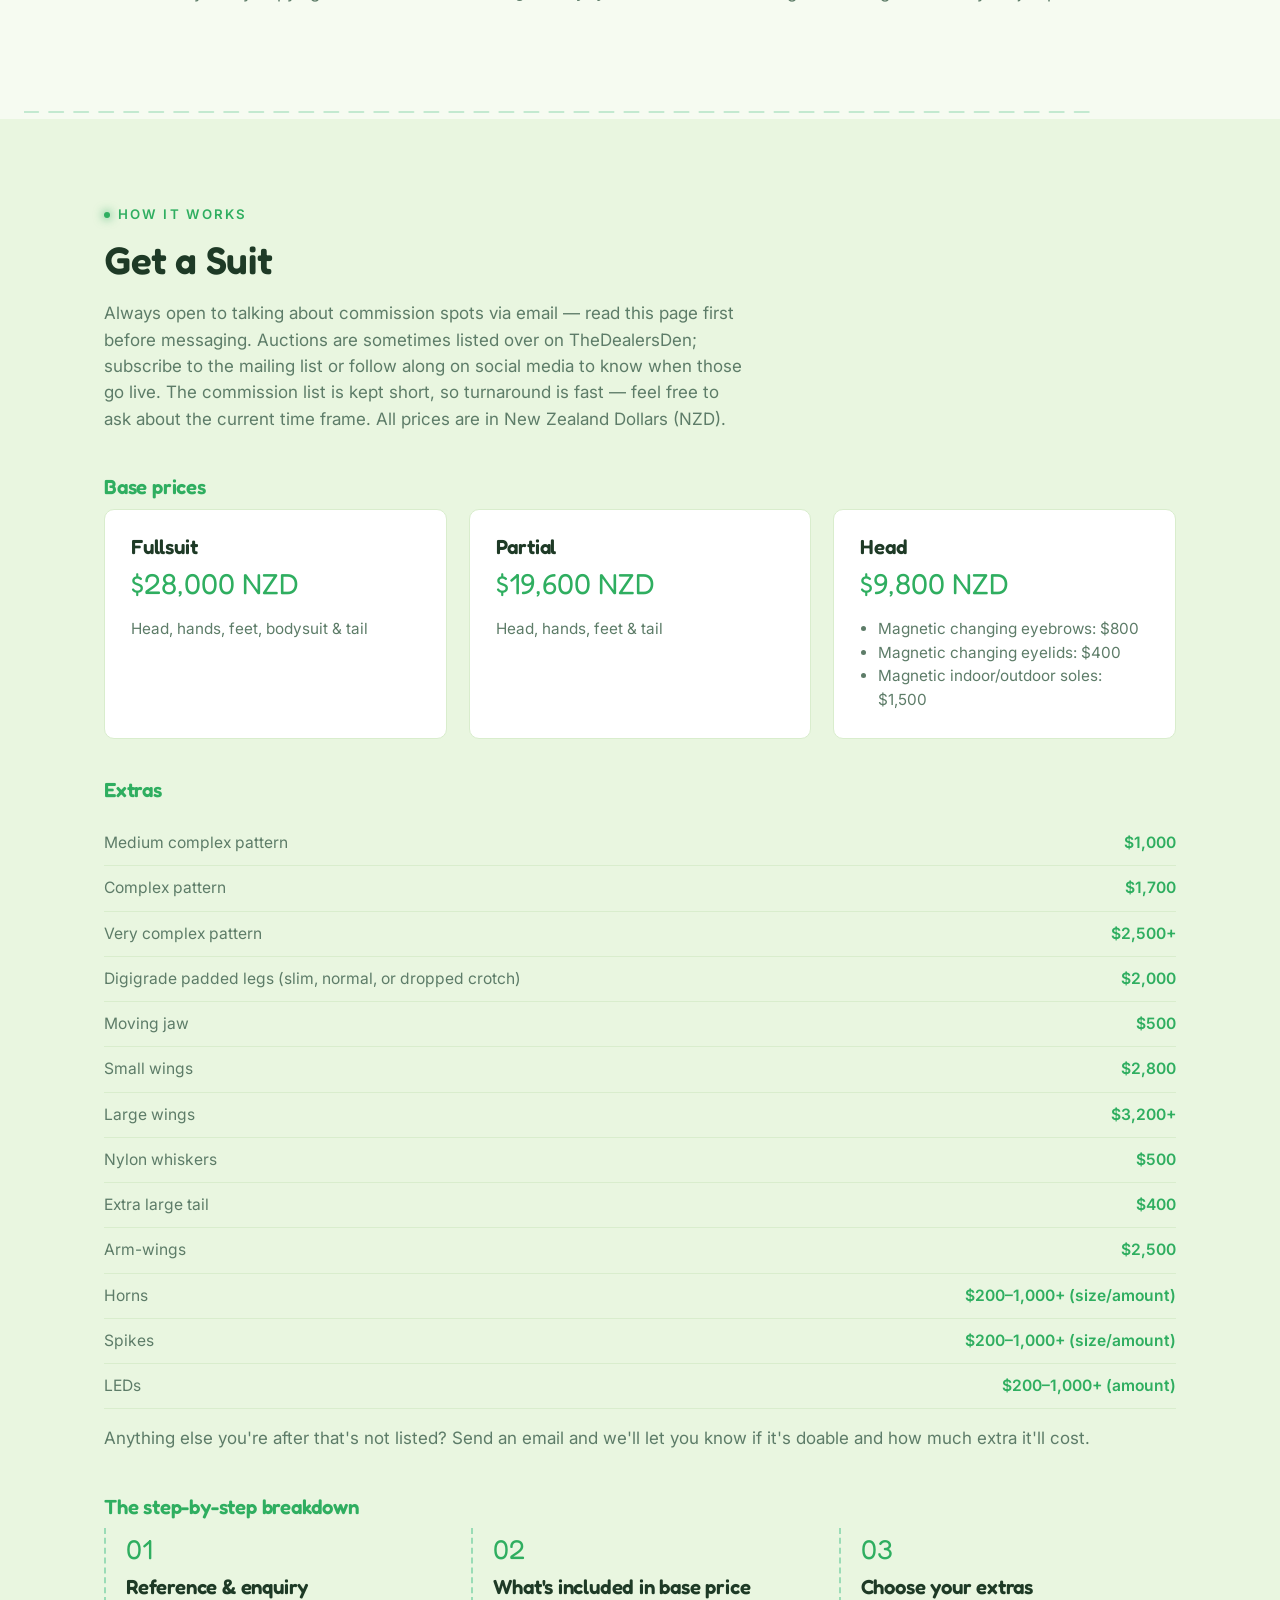
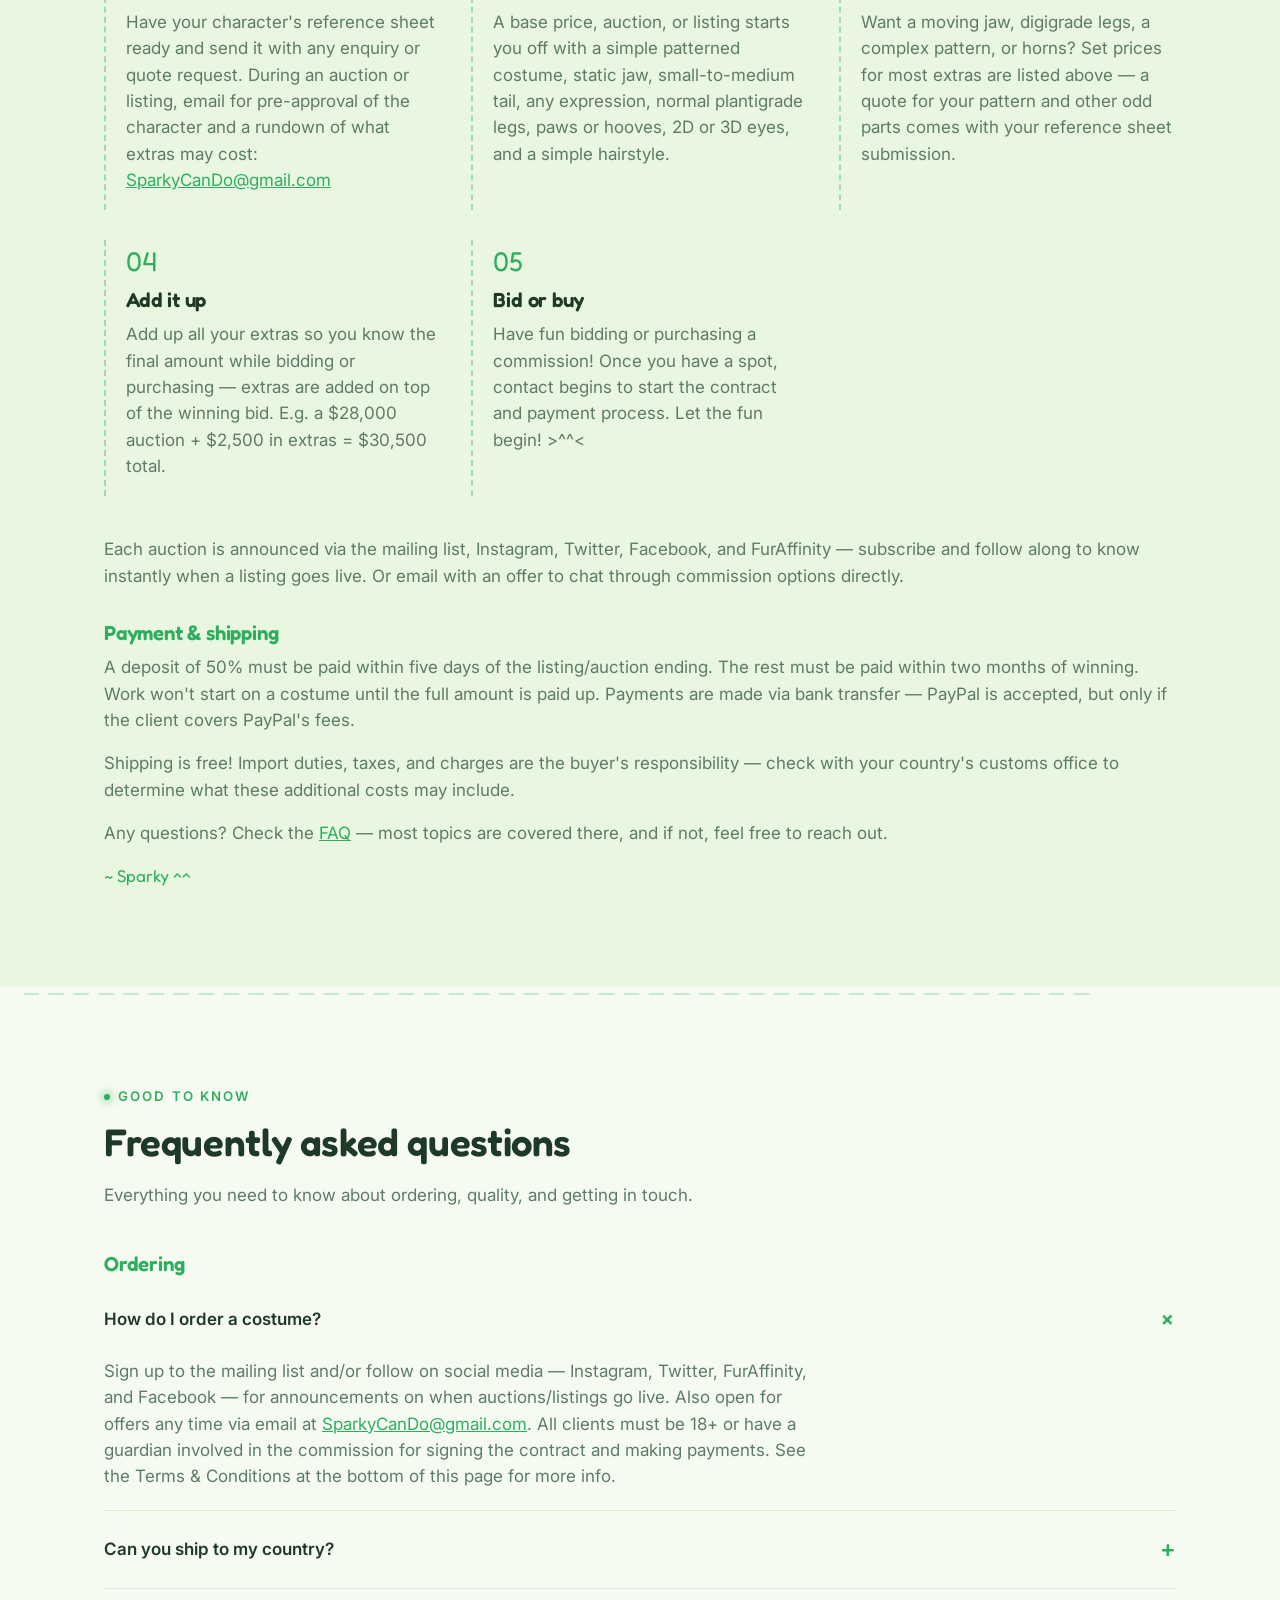
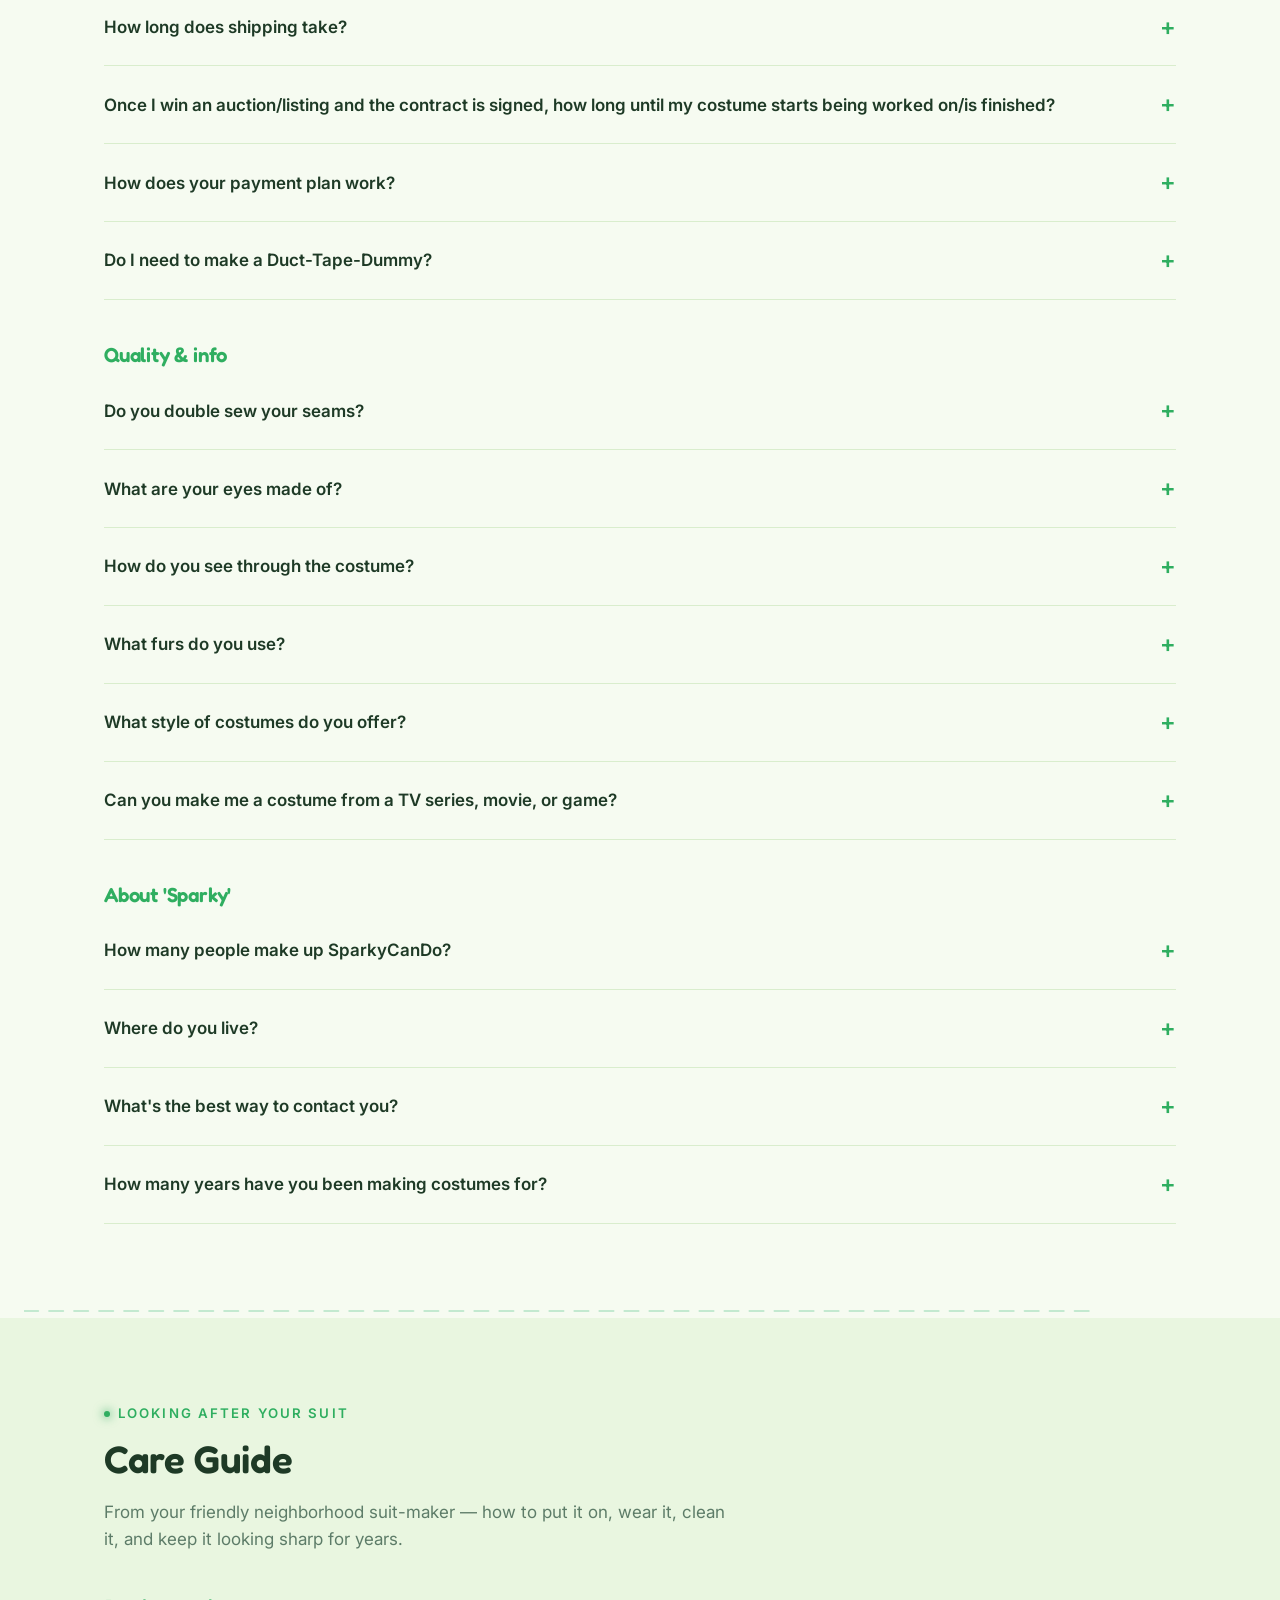
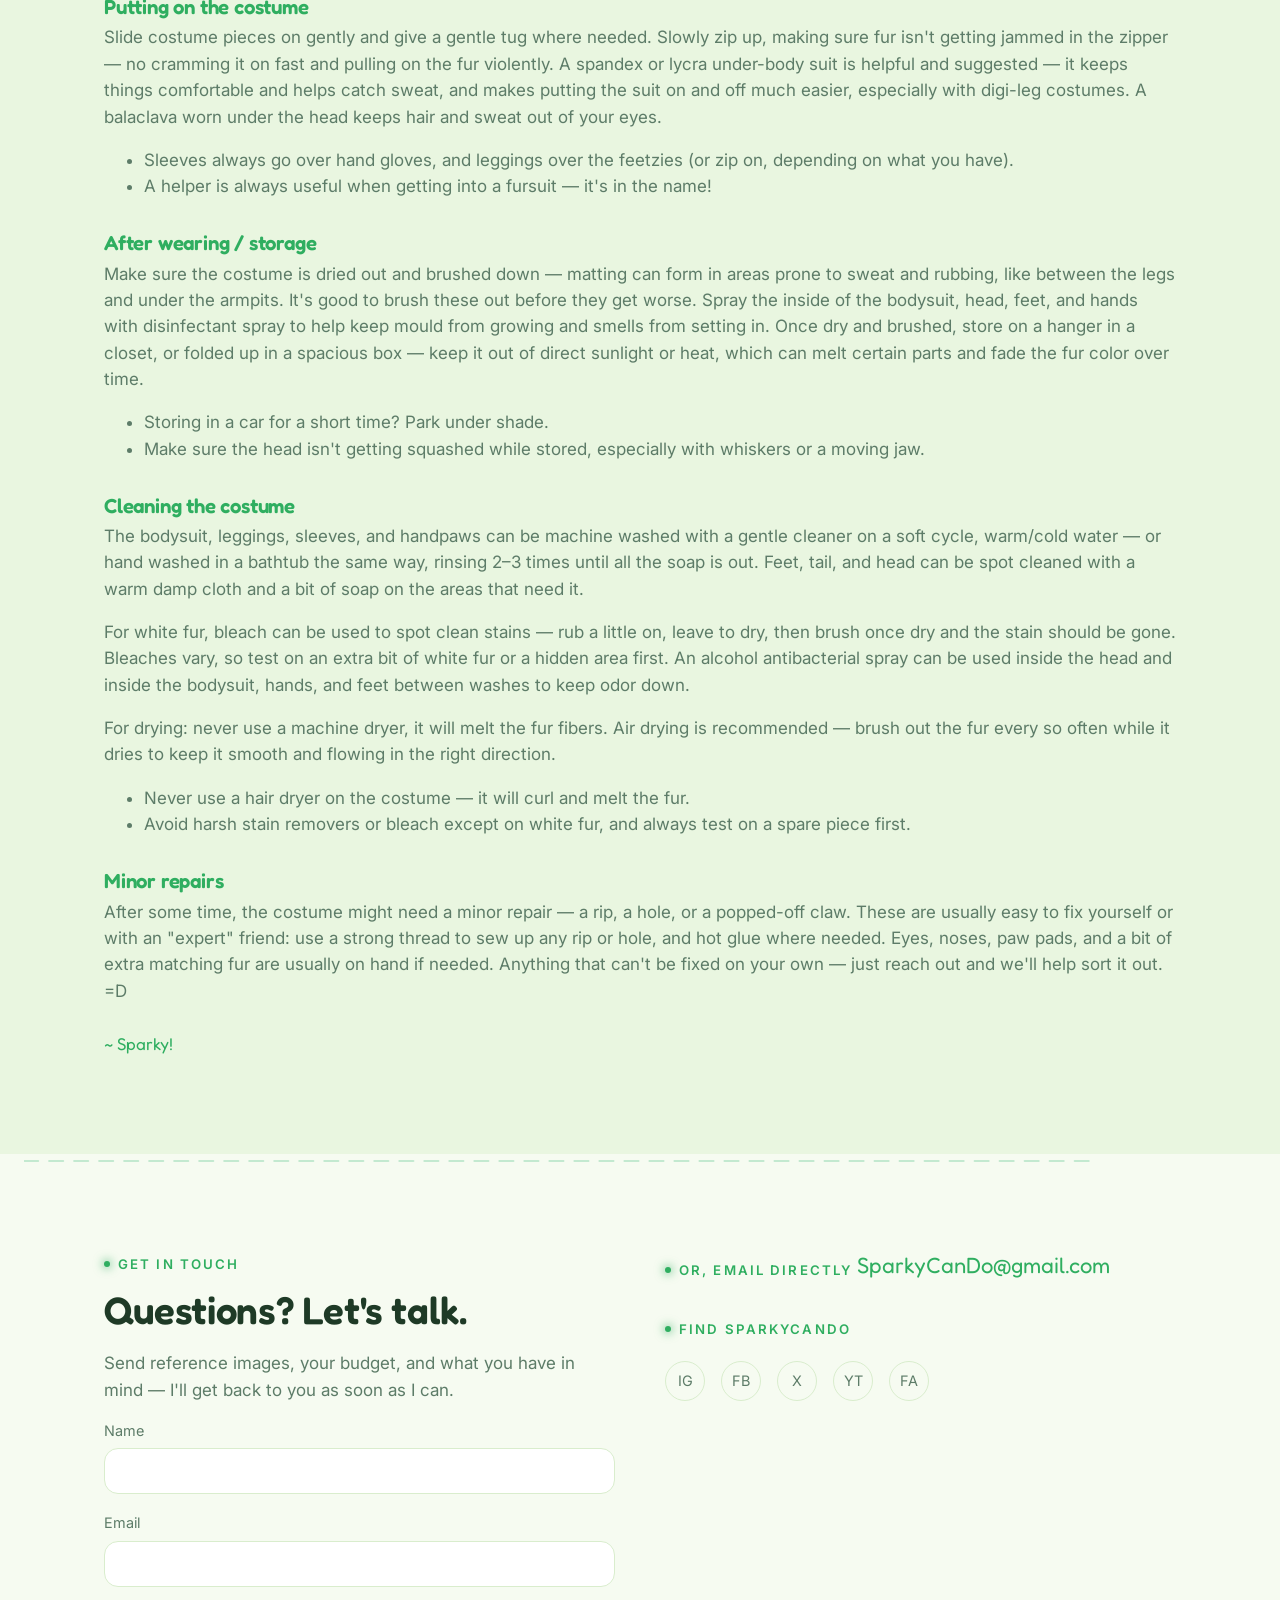
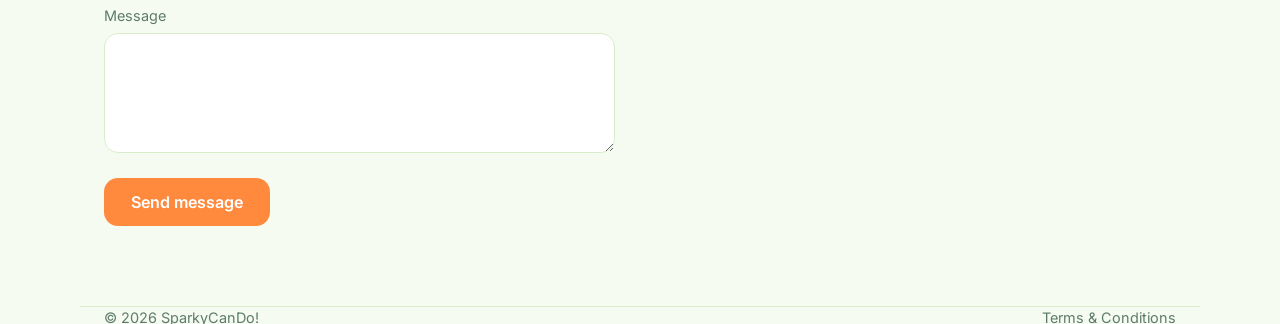
==== commit 3144c677: "go" ====
--- a/index.html
+++ b/index.html
@@ -75,37 +75,91 @@
     <section id="gallery">
       <div class="wrap">
         <div class="section-head">
-          <span class="eyebrow">Recent work</span>
-          <h2>A few favorites from the shop</h2>
-          <p>Every suit is custom fitted and built from scratch for its owner. Here's a small sample — see the full
-            gallery for more.</p>
-        </div>
-        <div class="gallery-grid">
-          <figure class="swatch">
-            <img src="https://static.wixstatic.com/media/1548d3_ff071554f8794a8889d5633c7fef4dd4~mv2.jpg"
-              alt="Kayto fursuit commission" />
-            <figcaption>Kayto</figcaption>
-          </figure>
-          <figure class="swatch">
-            <img src="https://static.wixstatic.com/media/1548d3_02f58a36f8dd4da7a3fffa43f9e0da9f~mv2.jpg"
-              alt="Fursuit commission, studio shot" />
-            <figcaption>Studio shoot</figcaption>
-          </figure>
-          <figure class="swatch">
-            <img src="https://static.wixstatic.com/media/1548d3_36f2f4e85f8a446eb7407a35bba00fd2~mv2.jpg"
-              alt="Fursuit commission close-up" />
-            <figcaption>Detail work</figcaption>
-          </figure>
-          <figure class="swatch">
-            <img src="https://static.wixstatic.com/media/1548d3_4febc796c44340049f354c0b77659dbc~mv2.jpg"
-              alt="Fursuit commission, outdoor shoot" />
-            <figcaption>Field shoot — Spurk</figcaption>
-          </figure>
-        </div>
-        <p style="margin-top:36px;"><span class="edit-me">Edit me</span><br>Your original Gallery page
-          (<code>/projects-8</code>) almost certainly has more photos than these four. Copy the rest of the image files
-          from your Wix Media Manager into this project's <code>/assets/gallery/</code> folder and add more
-          <code>&lt;figure class="swatch"&gt;</code> blocks above, following the same pattern.</p>
+          <span class="eyebrow">My fursuit portfolio</span>
+          <h2>Enjoy flipping through the whole career!</h2>
+          <p>Suits made over the past decade plus — it's always fun seeing how things have progressed from the start to
+            now. ^^</p>
+        </div>
+
+        <nav class="year-nav">
+          <a href="#y2023">2023</a>
+          <a href="#y2022">2022</a>
+          <a href="#y2021">2021</a>
+          <a href="#y2020">2020</a>
+        </nav>
+
+        <div class="gallery-year" id="y2023">
+          <div class="year-head">
+            <span class="year-badge">2023</span>
+            <p>*In the making*</p>
+          </div>
+          <div class="gallery-grid">
+            <figure class="swatch">
+              <img src="assets/gallery/2023/wip-01.jpg" alt="2023 fursuit build in progress" />
+              <figcaption>In the making</figcaption>
+            </figure>
+          </div>
+        </div>
+
+        <div class="gallery-year" id="y2022">
+          <div class="year-head">
+            <span class="year-badge">2022</span>
+            <p>Newest creations so far!</p>
+          </div>
+          <div class="gallery-grid">
+            <figure class="swatch">
+              <img src="https://static.wixstatic.com/media/1548d3_ff071554f8794a8889d5633c7fef4dd4~mv2.jpg"
+                alt="2022 fursuit commission" />
+              <figcaption>Kayto</figcaption>
+            </figure>
+            <figure class="swatch">
+              <img src="https://static.wixstatic.com/media/1548d3_02f58a36f8dd4da7a3fffa43f9e0da9f~mv2.jpg"
+                alt="2022 fursuit commission, studio shot" />
+              <figcaption>Studio shoot</figcaption>
+            </figure>
+            <figure class="swatch">
+              <img src="https://static.wixstatic.com/media/1548d3_36f2f4e85f8a446eb7407a35bba00fd2~mv2.jpg"
+                alt="2022 fursuit commission close-up" />
+              <figcaption>Detail work</figcaption>
+            </figure>
+            <figure class="swatch">
+              <img src="https://static.wixstatic.com/media/1548d3_4febc796c44340049f354c0b77659dbc~mv2.jpg"
+                alt="2022 fursuit commission, outdoor shoot" />
+              <figcaption>Field shoot — Spurk</figcaption>
+            </figure>
+          </div>
+        </div>
+
+        <div class="gallery-year" id="y2021">
+          <div class="year-head">
+            <span class="year-badge">2021</span>
+          </div>
+          <div class="gallery-grid">
+            <figure class="swatch">
+              <img src="assets/gallery/2021/suit-01.jpg" alt="2021 fursuit commission" />
+              <figcaption>2021 commission</figcaption>
+            </figure>
+          </div>
+        </div>
+
+        <div class="gallery-year" id="y2020">
+          <div class="year-head">
+            <span class="year-badge">2020</span>
+          </div>
+          <div class="gallery-grid">
+            <figure class="swatch">
+              <img src="assets/gallery/2020/suit-01.jpg" alt="2020 fursuit commission" />
+              <figcaption>2020 commission</figcaption>
+            </figure>
+          </div>
+        </div>
+
+        <p><span class="edit-me">Edit me</span> Only the 2022 photos are wired up with your real images so far. For each
+          other year: create a folder <code>assets/gallery/2023/</code> (etc.), drop the resized photos in, then
+          duplicate a <code>&lt;figure class="swatch"&gt;</code> block and point its <code>src</code> at the file — e.g.
+          <code>assets/gallery/2023/wip-01.jpg</code>. Add as many figures per year as you have photos; the grid wraps
+          automatically. Add a new year by copying a whole <code>&lt;div class="gallery-year"&gt;</code> block and
+          adding a matching link in the year-jump row above.</p>
       </div>
     </section>
 
--- a/assets/style.css
+++ b/assets/style.css
@@ -160,12 +160,23 @@
   align-items: center;
   gap: 8px;
   text-decoration: none;
+  flex-shrink: 0;
 }
 
 .brand img {
-  height: 42px;
+  height: 80px;
+  max-height: 80px;
   width: auto;
+  max-width: 320px;
+  object-fit: contain;
   display: block;
+}
+
+@media (max-width: 760px) {
+  .brand img {
+    height: 64px;
+    max-height: 64px;
+  }
 }
 
 .brand .dot {
@@ -337,6 +348,55 @@
   background: var(--surface);
 }
 
+/* --- gallery: year jump nav + year sections --- */
+.year-nav {
+  display: flex;
+  flex-wrap: wrap;
+  gap: 10px;
+  margin-bottom: 50px;
+}
+
+.year-nav a {
+  text-decoration: none;
+  color: var(--muted);
+  background: var(--surface-2);
+  border: 1px solid var(--line);
+  padding: 8px 18px;
+  border-radius: 999px;
+  font-size: 0.88rem;
+  font-weight: 600;
+  transition: color 0.2s, border-color 0.2s;
+}
+
+.year-nav a:hover,
+.year-nav a:focus-visible {
+  color: var(--spark);
+  border-color: var(--spark);
+}
+
+.gallery-year {
+  margin-bottom: 60px;
+  scroll-margin-top: 90px;
+}
+
+.year-head {
+  display: flex;
+  align-items: baseline;
+  gap: 16px;
+  margin-bottom: 24px;
+  flex-wrap: wrap;
+}
+
+.year-head .year-badge {
+  font-family: var(--font-display);
+  font-size: 2rem;
+  color: var(--spark);
+}
+
+.year-head p {
+  margin: 0;
+}
+
 /* --- gallery: pinned swatch cards --- */
 .gallery-grid {
   display: grid;
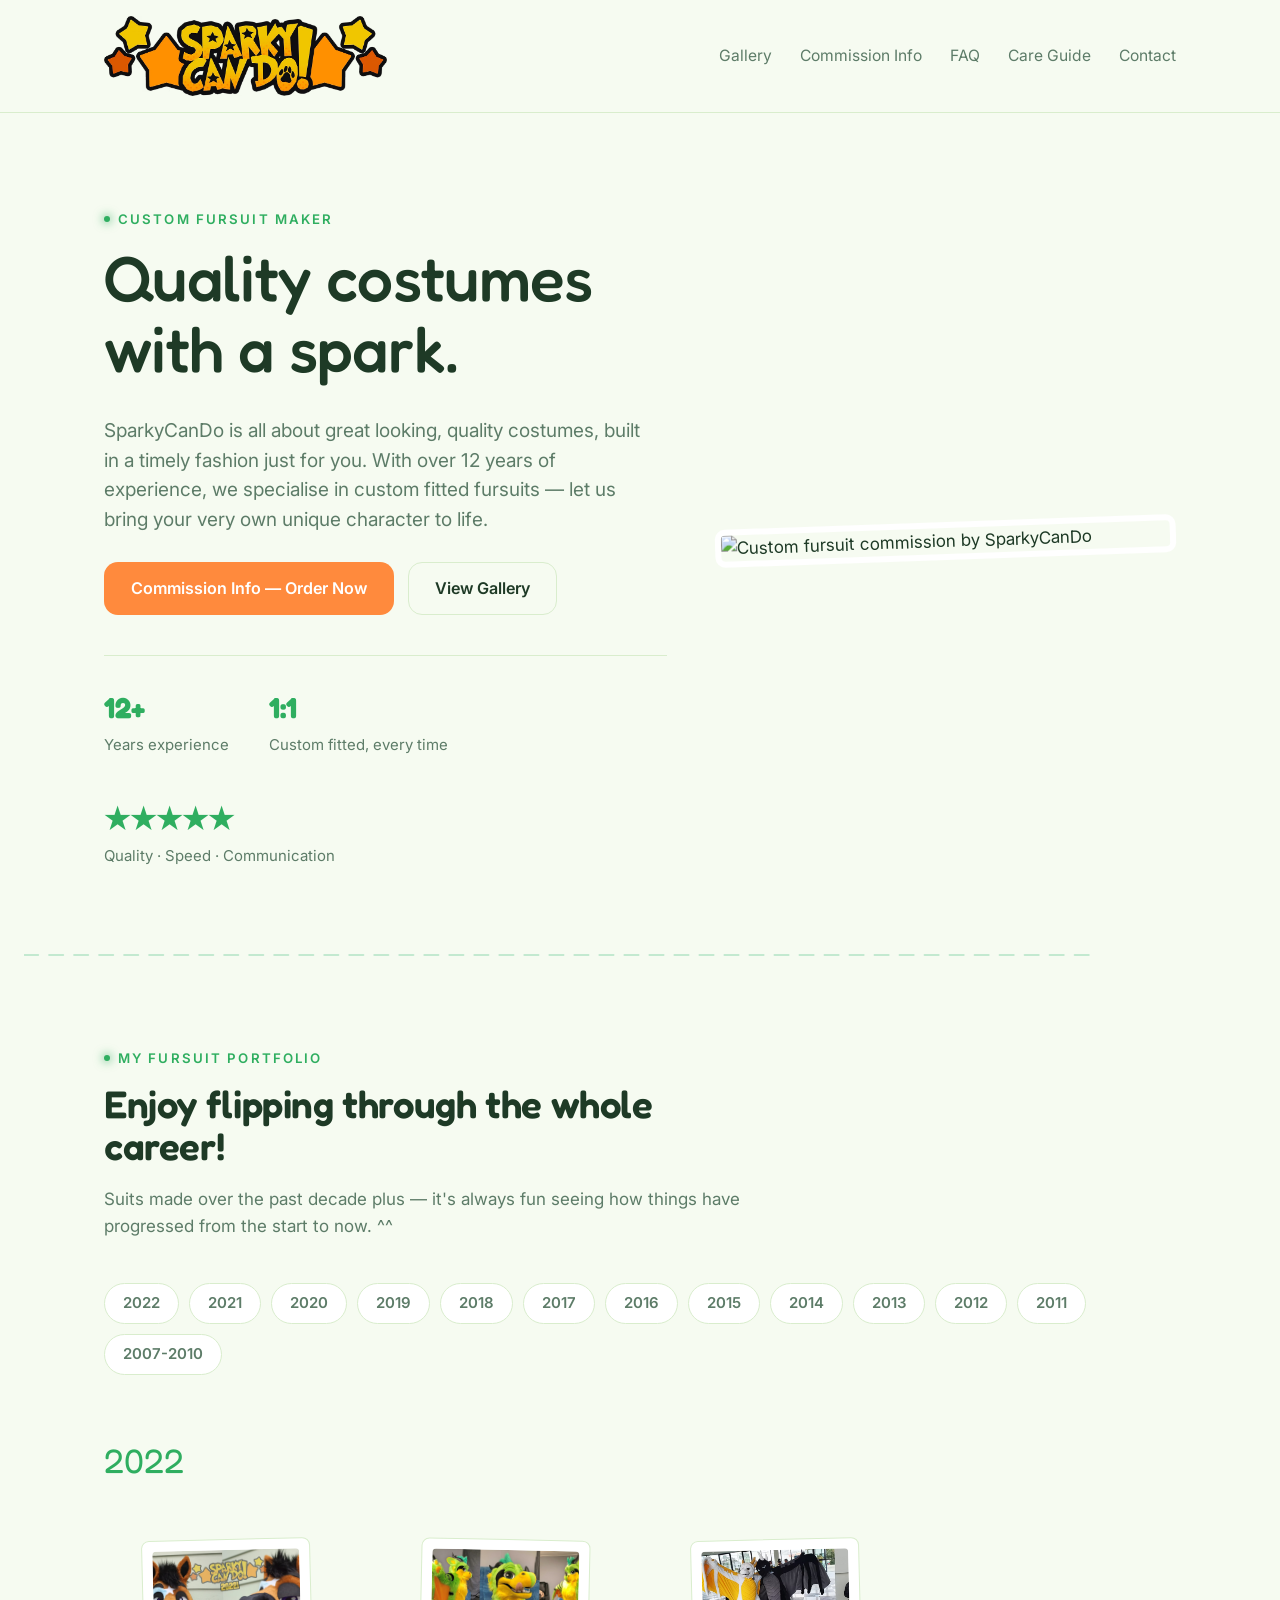
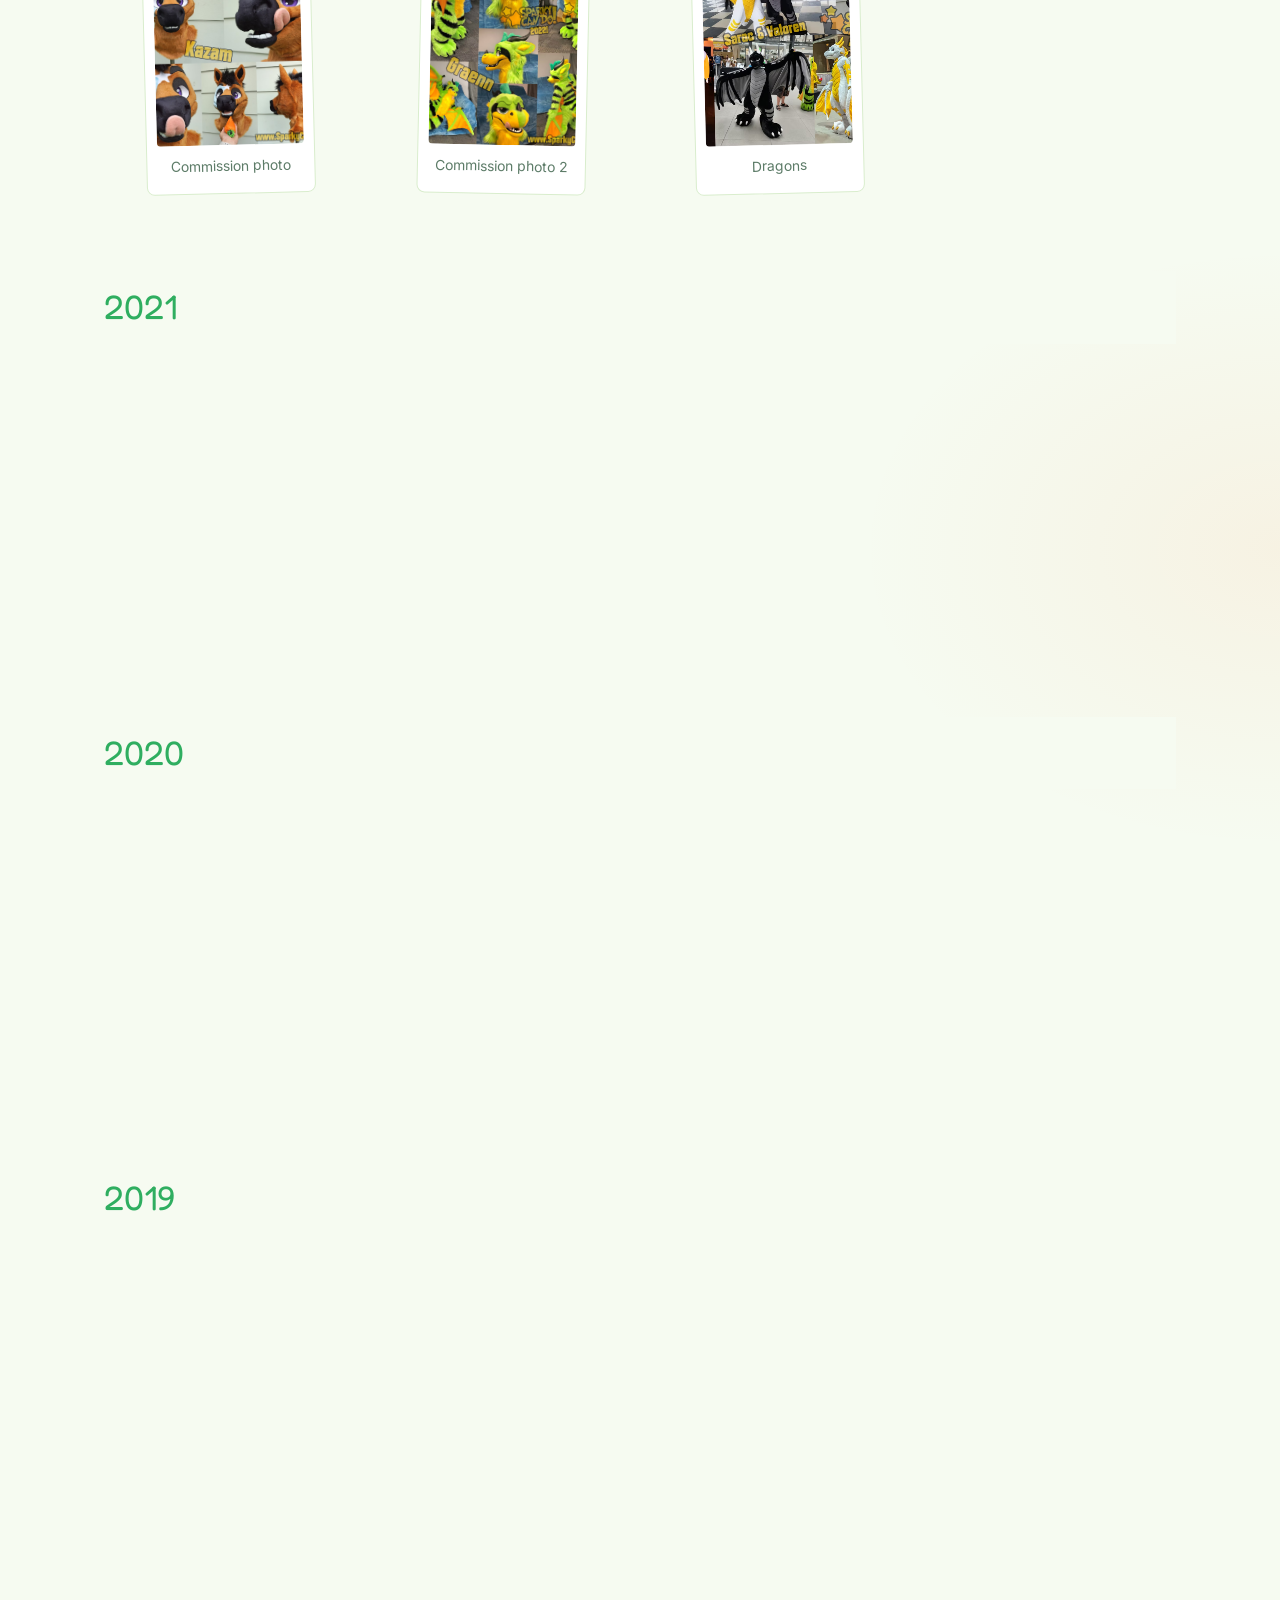
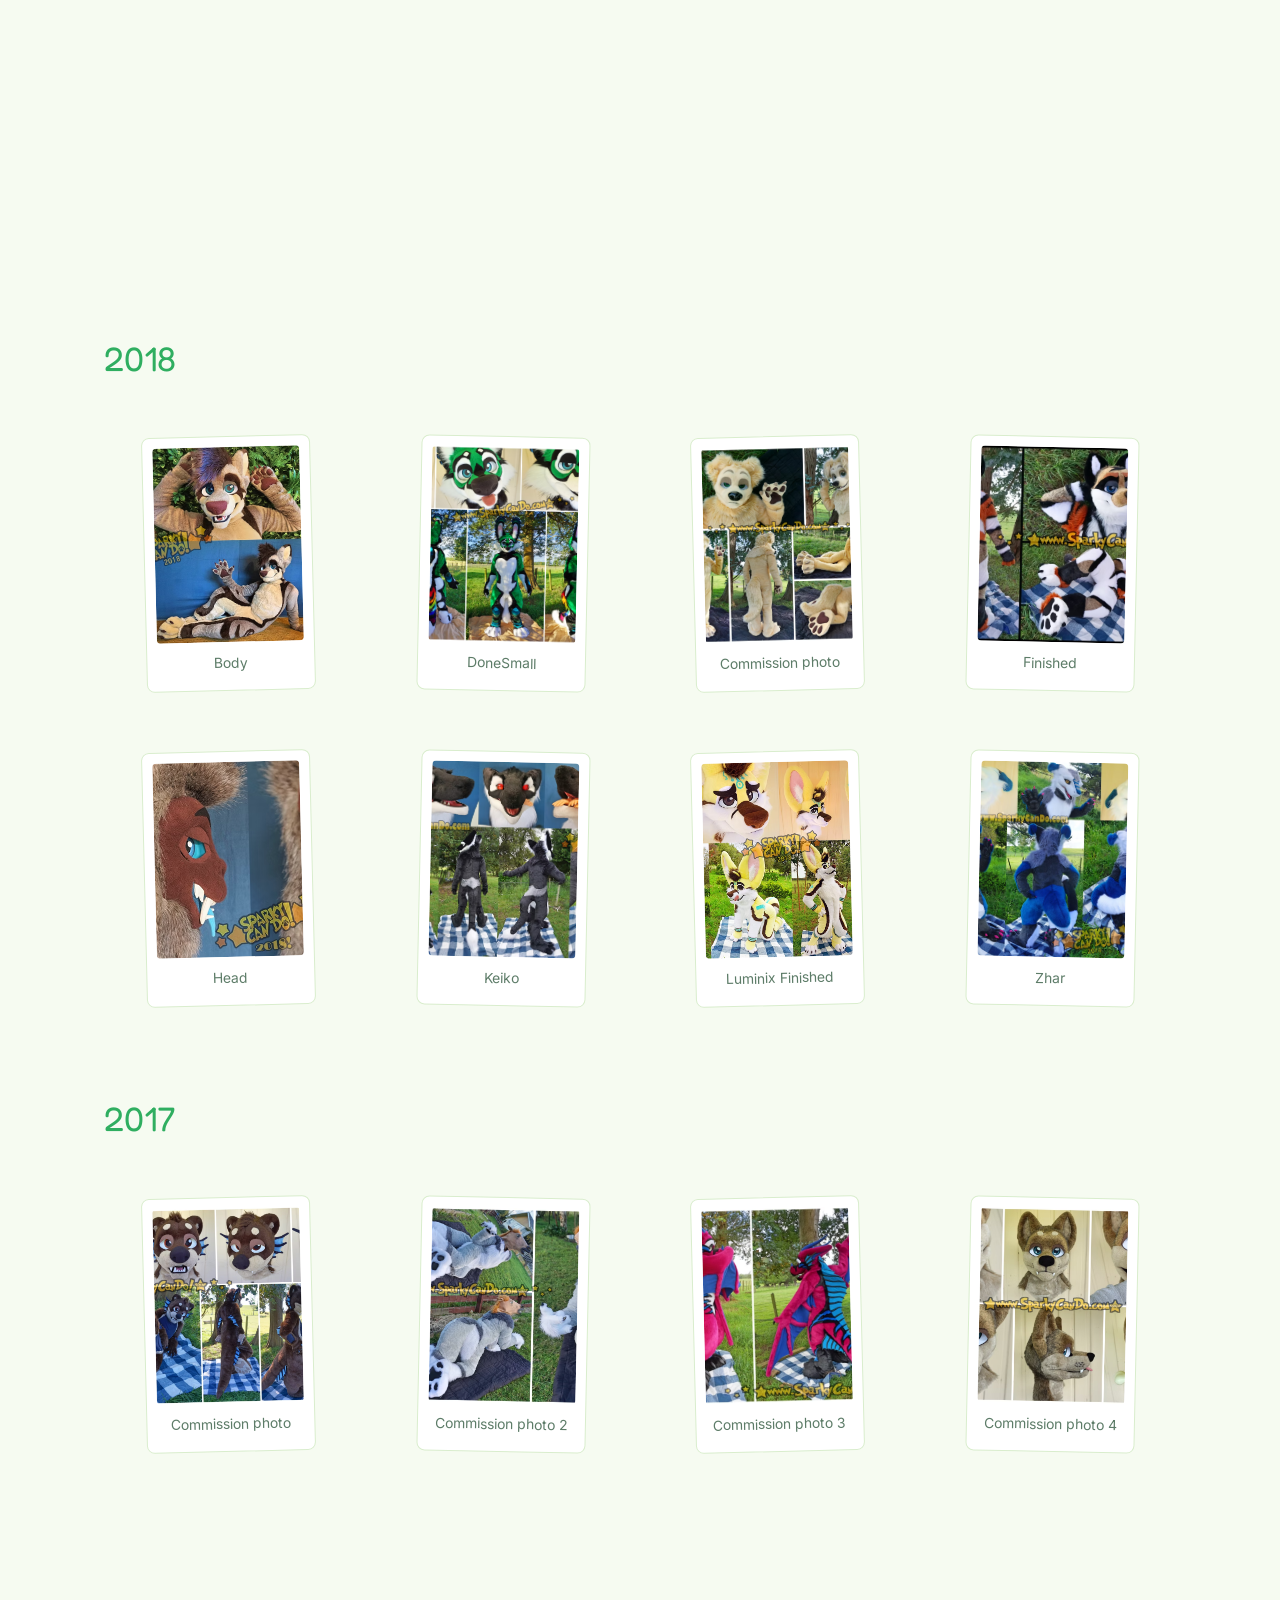
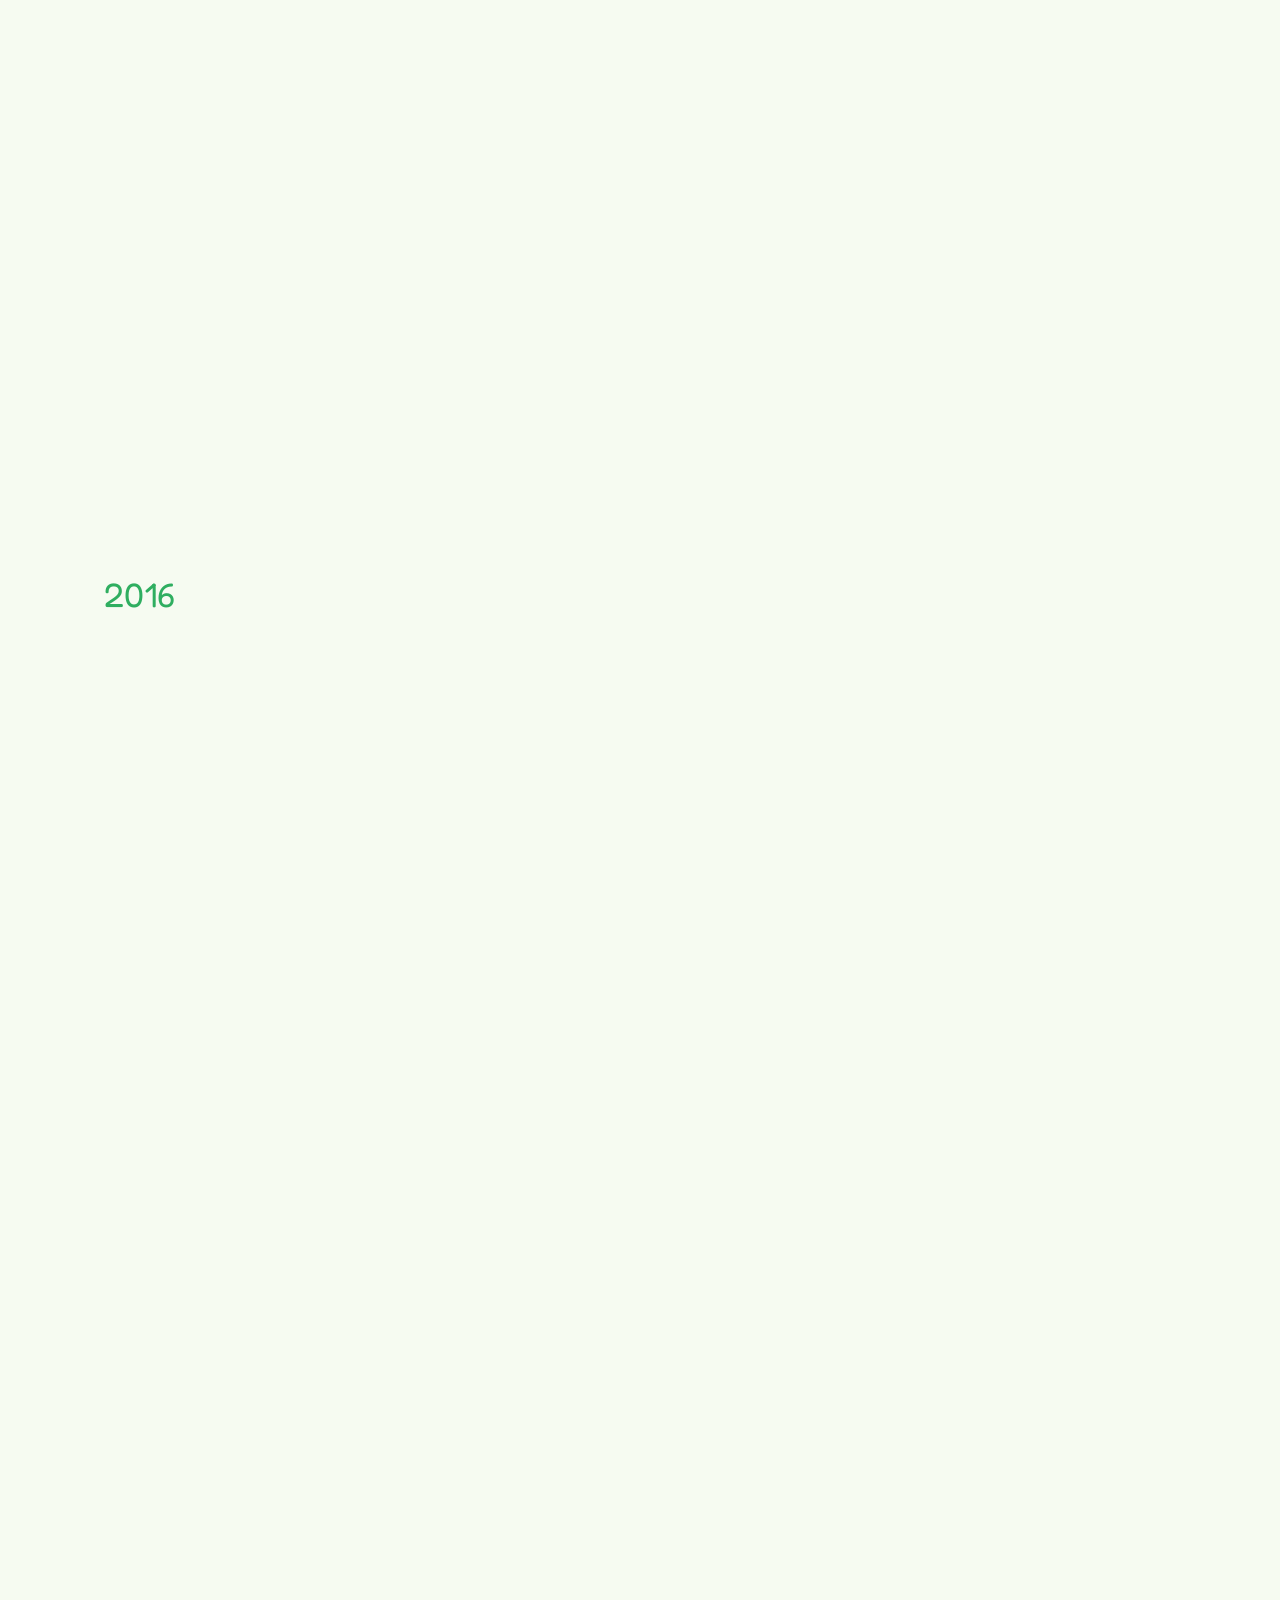
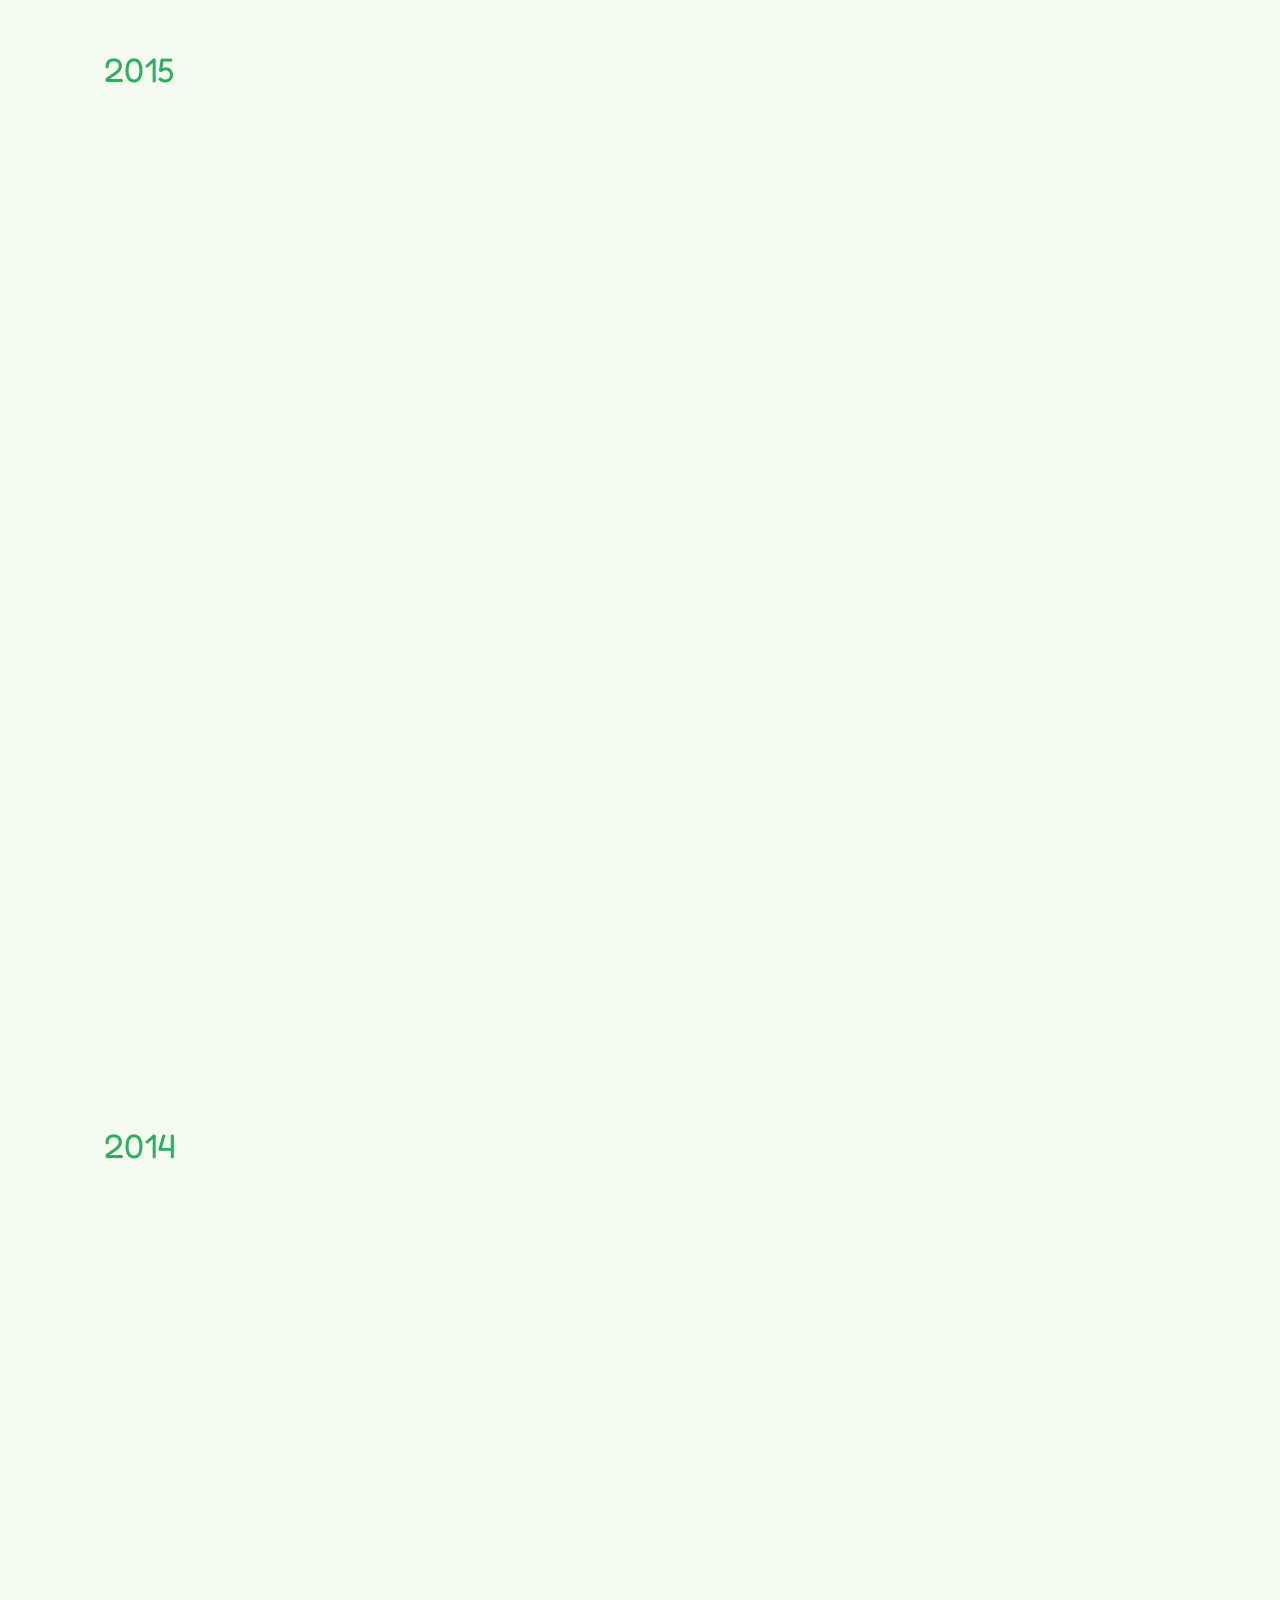
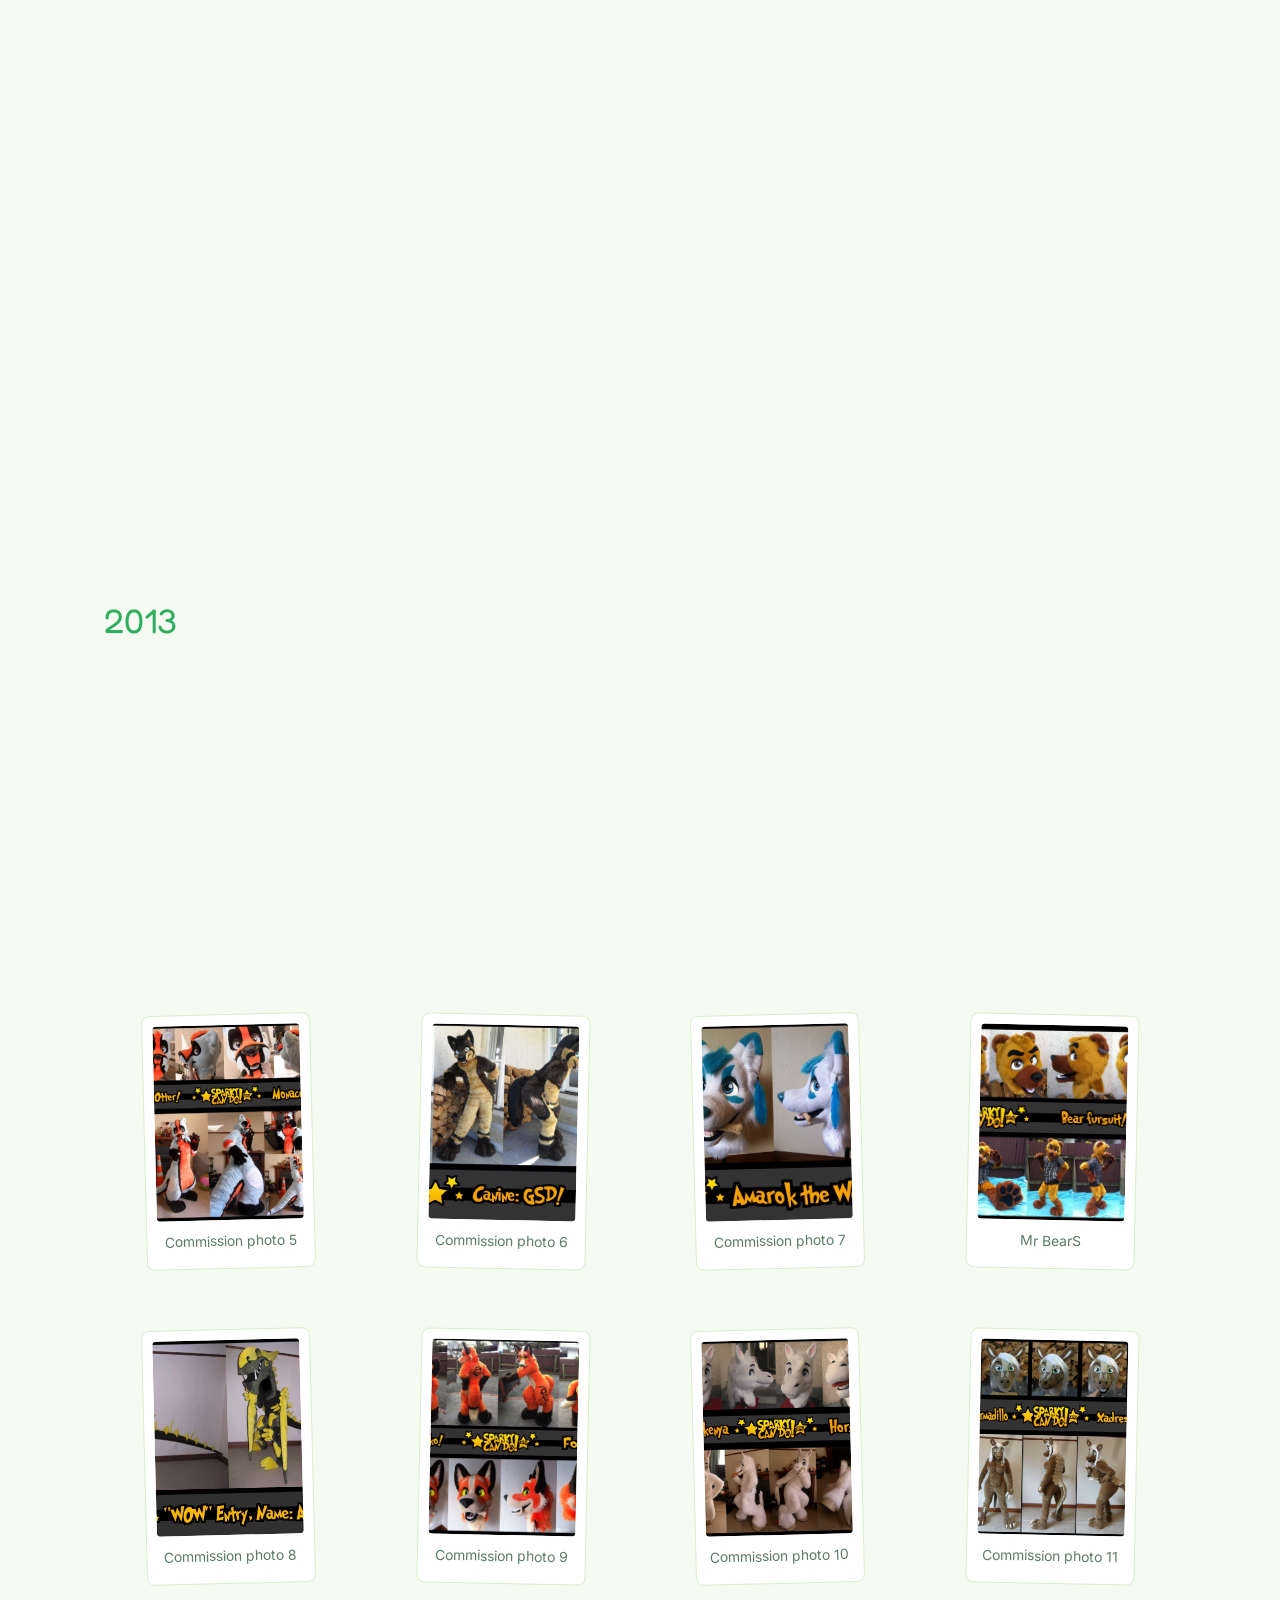
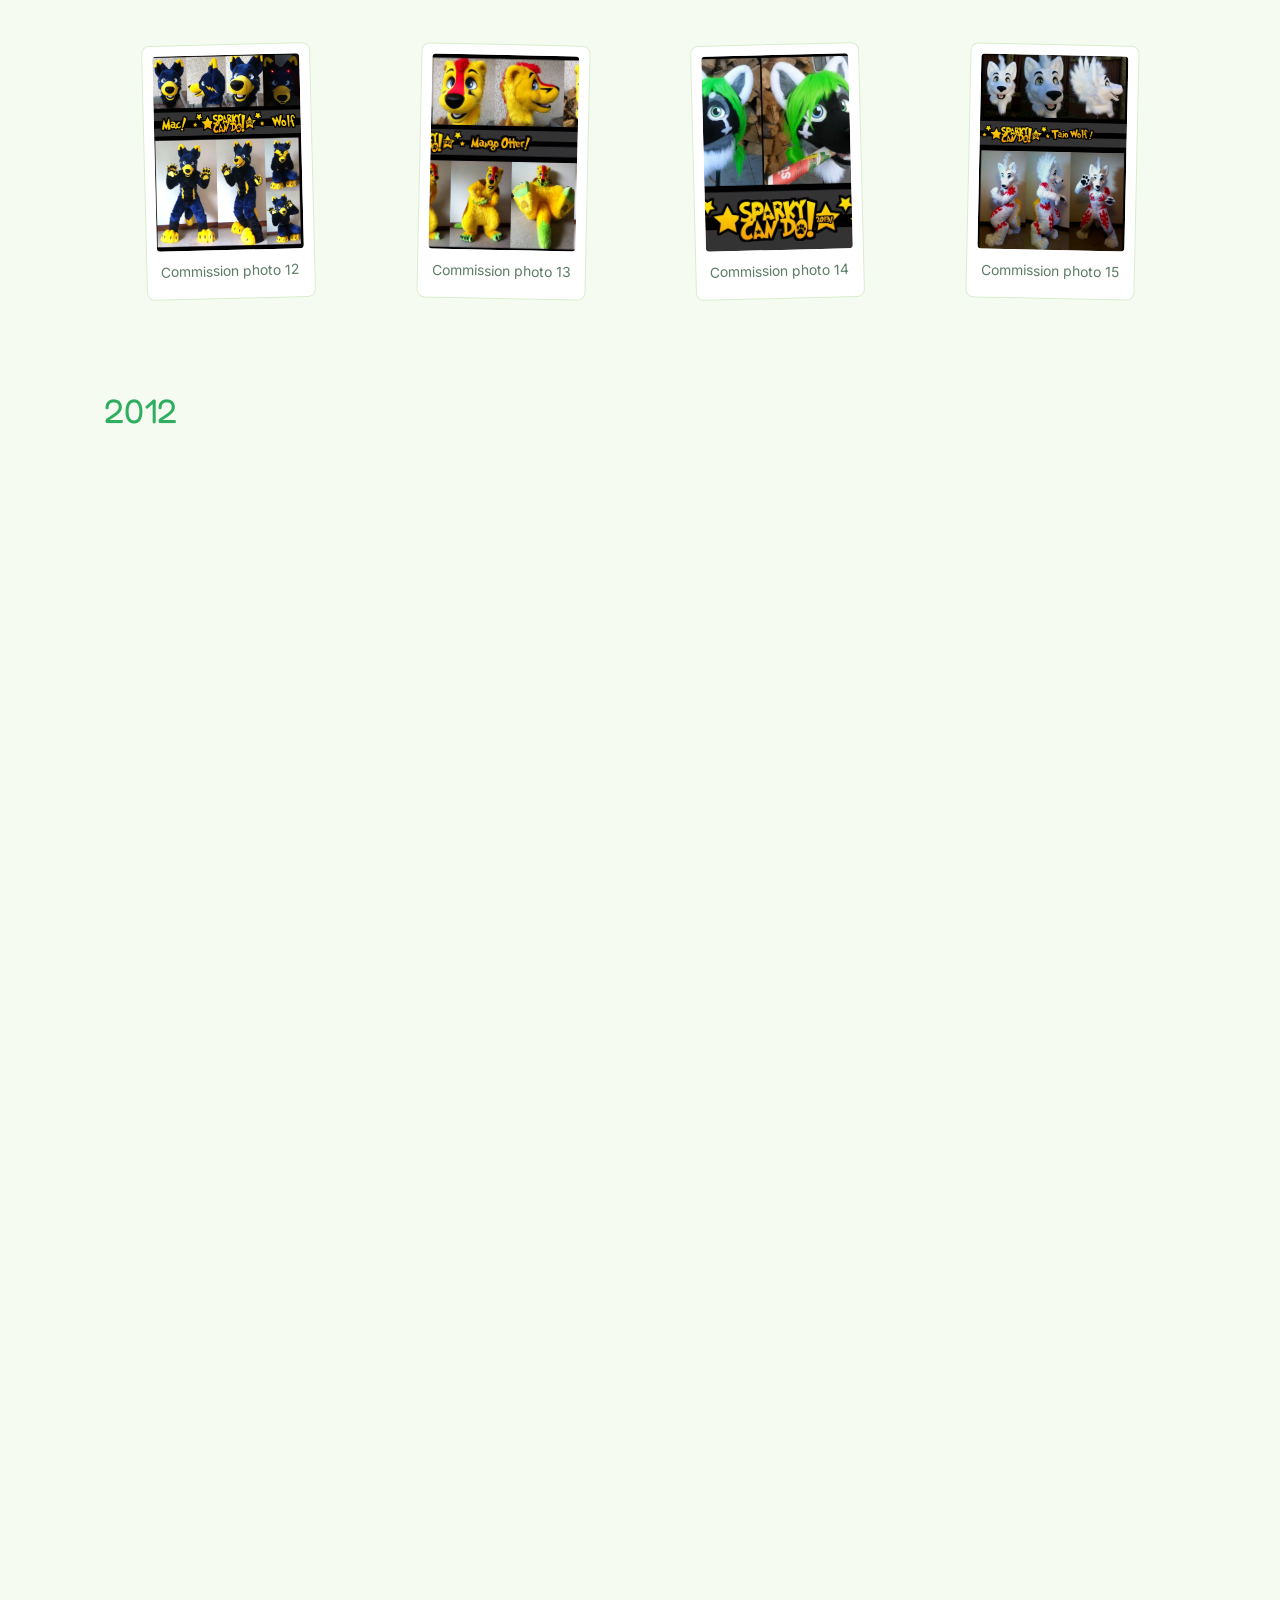
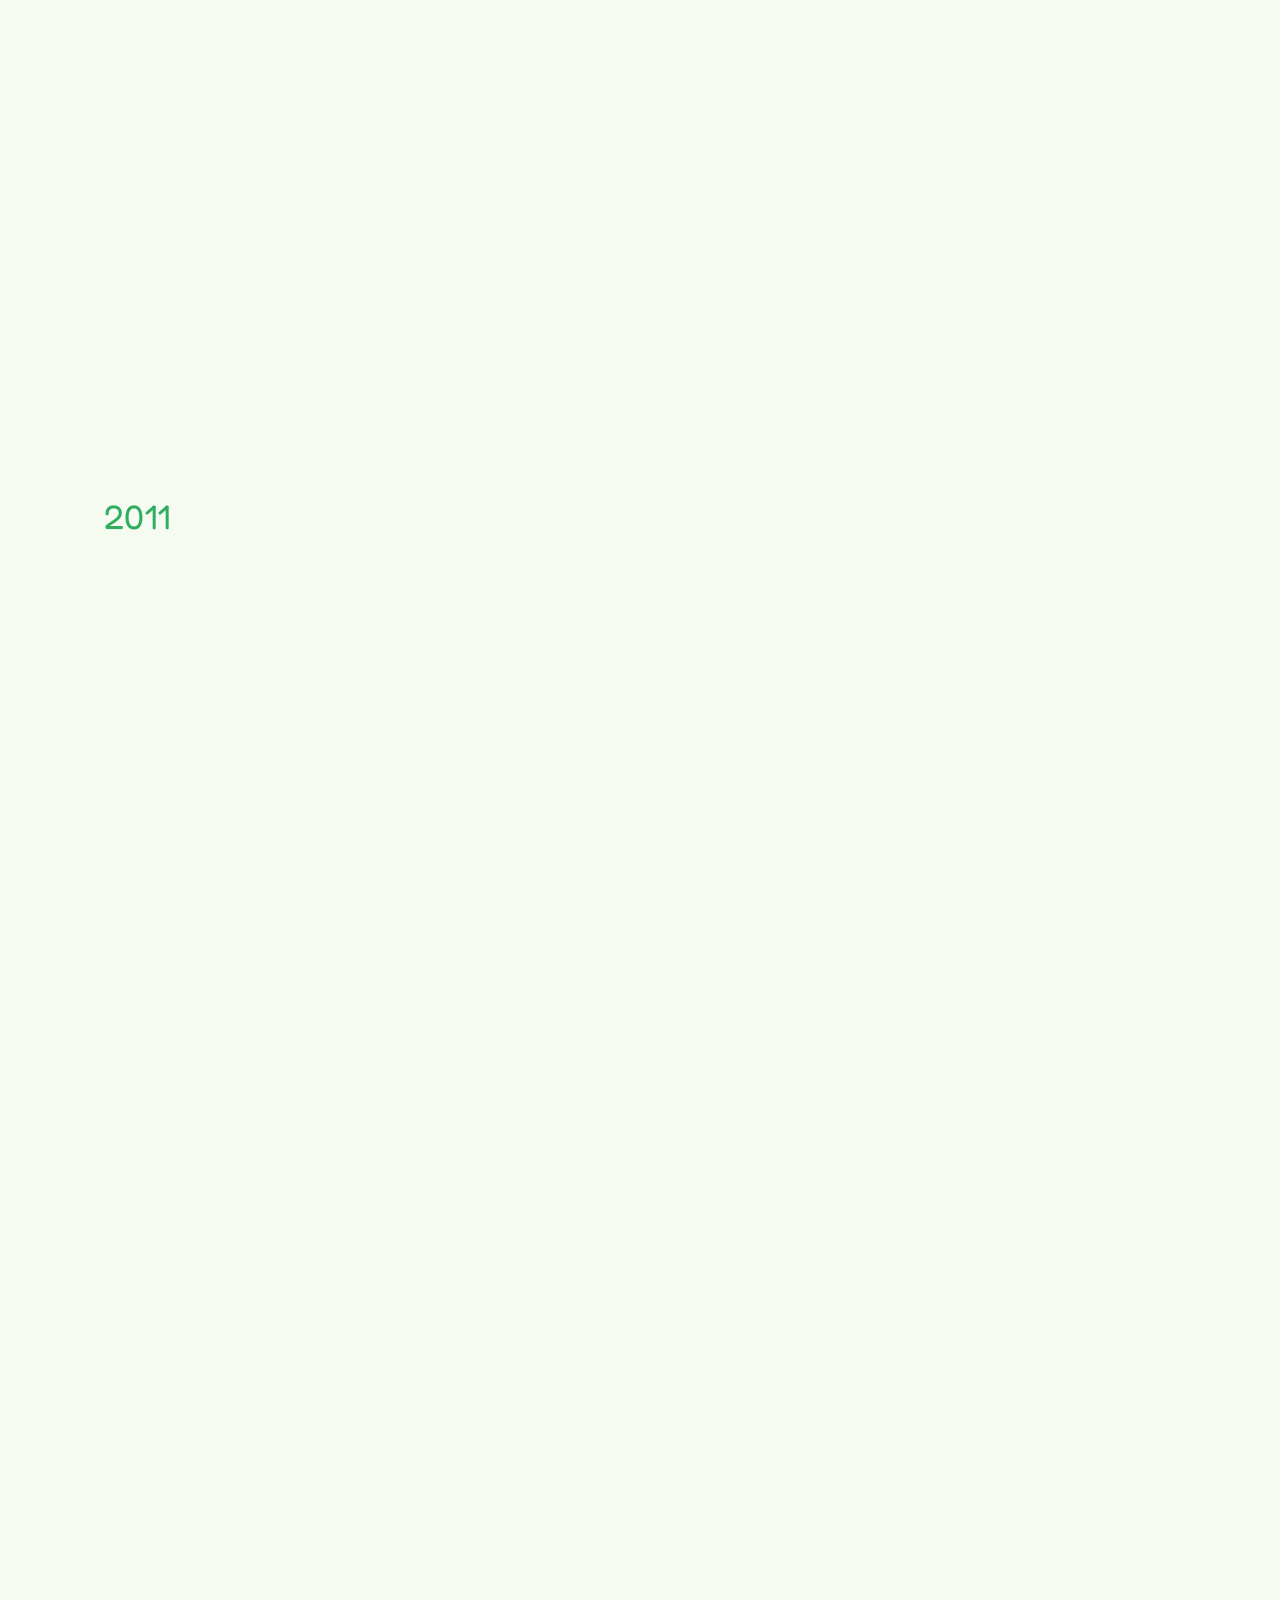
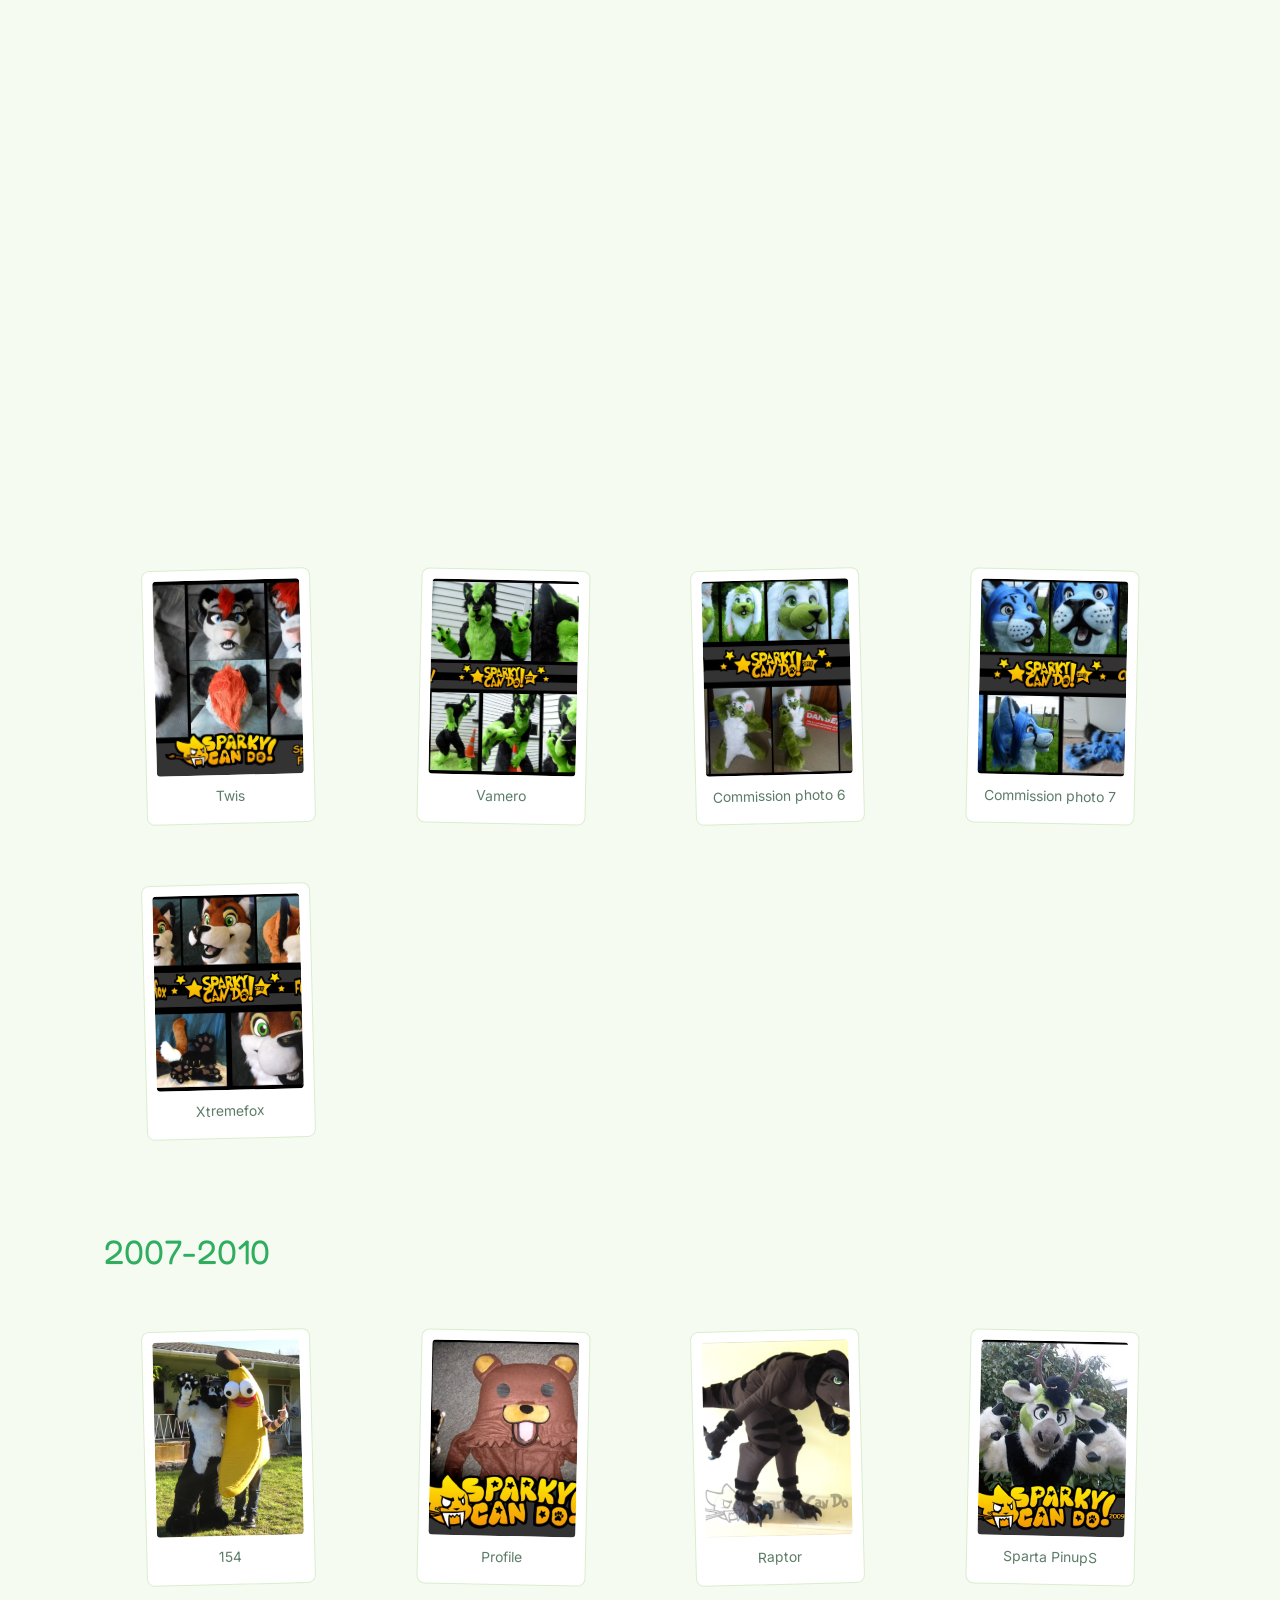
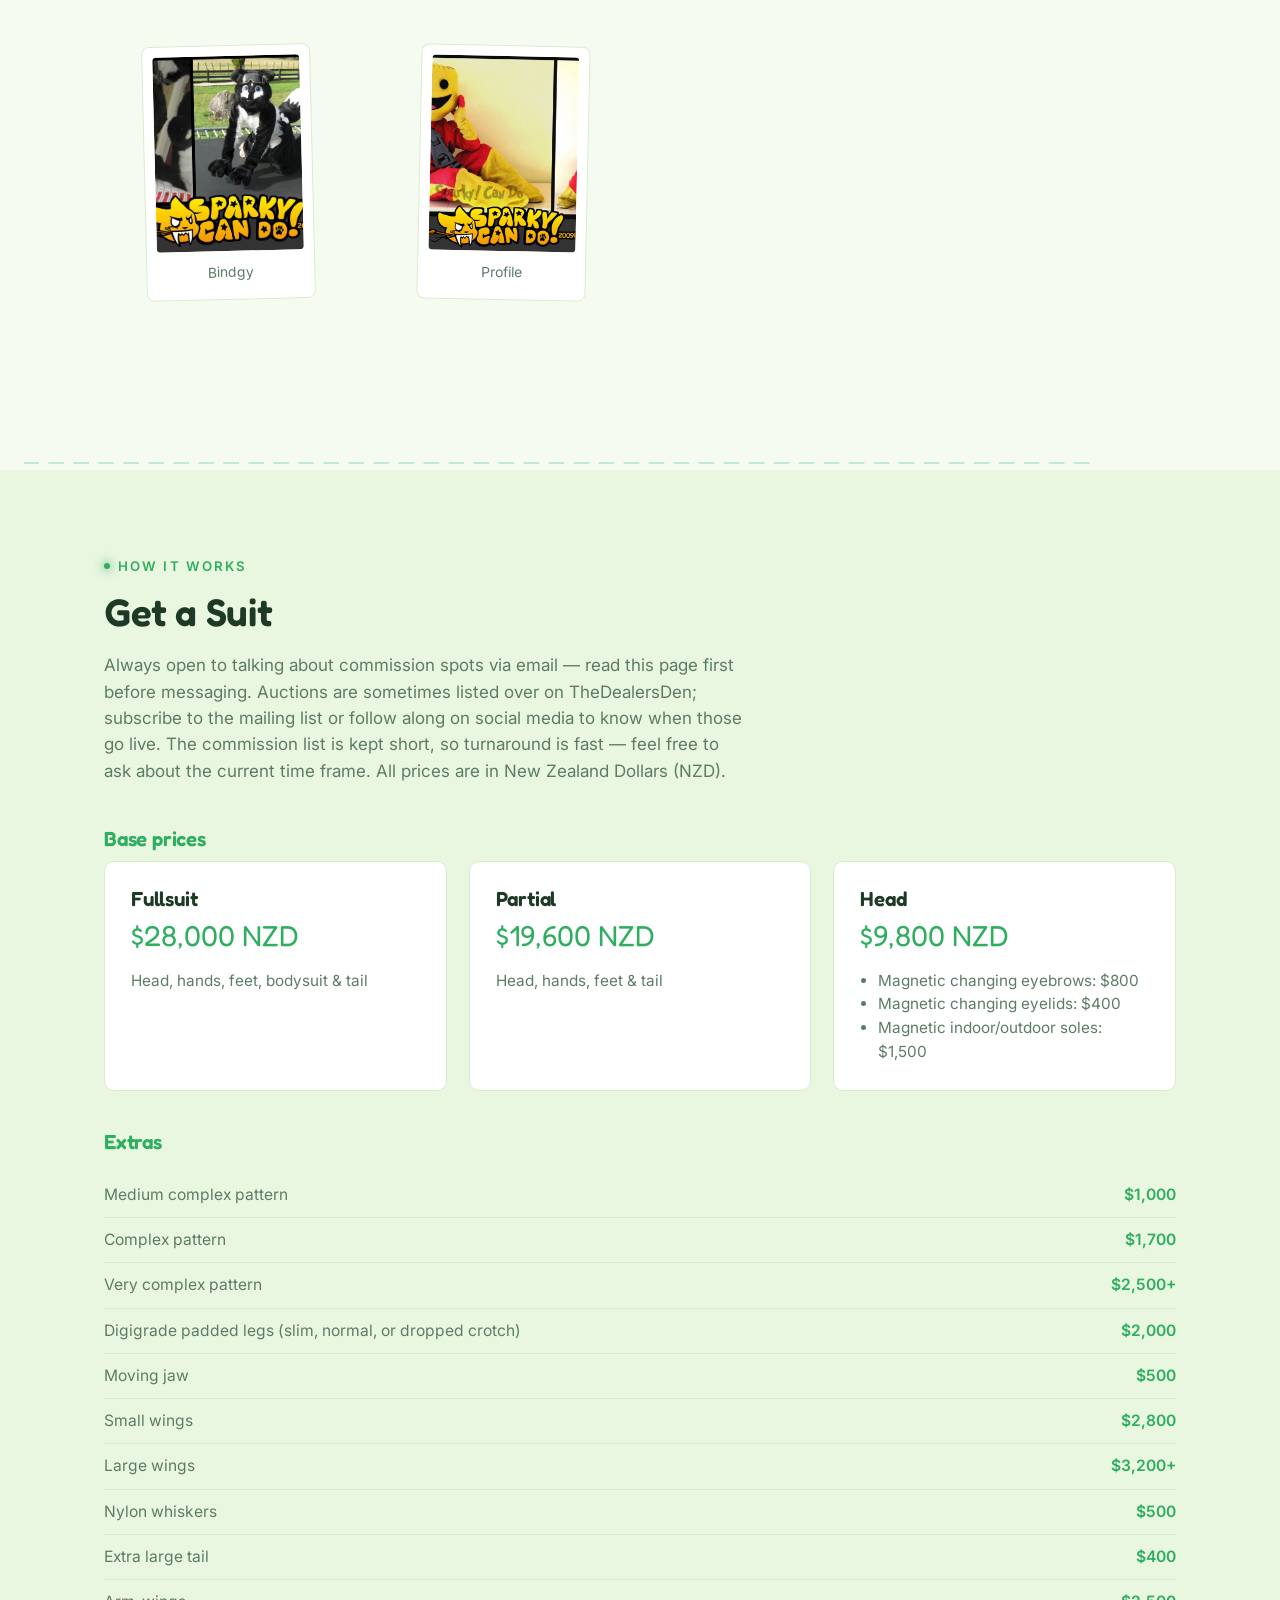
==== commit e6d48c46: "go" ====
--- a/index.html
+++ b/index.html
@@ -82,50 +82,40 @@
         </div>
 
         <nav class="year-nav">
-          <a href="#y2023">2023</a>
           <a href="#y2022">2022</a>
           <a href="#y2021">2021</a>
           <a href="#y2020">2020</a>
+          <a href="#y2019">2019</a>
+          <a href="#y2018">2018</a>
+          <a href="#y2017">2017</a>
+          <a href="#y2016">2016</a>
+          <a href="#y2015">2015</a>
+          <a href="#y2014">2014</a>
+          <a href="#y2013">2013</a>
+          <a href="#y2012">2012</a>
+          <a href="#y2011">2011</a>
+          <a href="#y2007_2010">2007-2010</a>
         </nav>
-
-        <div class="gallery-year" id="y2023">
-          <div class="year-head">
-            <span class="year-badge">2023</span>
-            <p>*In the making*</p>
-          </div>
-          <div class="gallery-grid">
-            <figure class="swatch">
-              <img src="assets/gallery/2023/wip-01.jpg" alt="2023 fursuit build in progress" />
-              <figcaption>In the making</figcaption>
-            </figure>
-          </div>
-        </div>
 
         <div class="gallery-year" id="y2022">
           <div class="year-head">
             <span class="year-badge">2022</span>
-            <p>Newest creations so far!</p>
           </div>
           <div class="gallery-grid">
-            <figure class="swatch">
-              <img src="https://static.wixstatic.com/media/1548d3_ff071554f8794a8889d5633c7fef4dd4~mv2.jpg"
-                alt="2022 fursuit commission" />
-              <figcaption>Kayto</figcaption>
-            </figure>
-            <figure class="swatch">
-              <img src="https://static.wixstatic.com/media/1548d3_02f58a36f8dd4da7a3fffa43f9e0da9f~mv2.jpg"
-                alt="2022 fursuit commission, studio shot" />
-              <figcaption>Studio shoot</figcaption>
-            </figure>
-            <figure class="swatch">
-              <img src="https://static.wixstatic.com/media/1548d3_36f2f4e85f8a446eb7407a35bba00fd2~mv2.jpg"
-                alt="2022 fursuit commission close-up" />
-              <figcaption>Detail work</figcaption>
-            </figure>
-            <figure class="swatch">
-              <img src="https://static.wixstatic.com/media/1548d3_4febc796c44340049f354c0b77659dbc~mv2.jpg"
-                alt="2022 fursuit commission, outdoor shoot" />
-              <figcaption>Field shoot — Spurk</figcaption>
+            <figure class="swatch reveal">
+              <img src="assets/gallery/2022/Collage%20Done%20%281%29.avif"
+                alt="SparkyCanDo fursuit commission photo, 2022" loading="lazy" />
+              <figcaption>Commission photo</figcaption>
+            </figure>
+            <figure class="swatch reveal">
+              <img src="assets/gallery/2022/Collage%20Done.avif" alt="SparkyCanDo fursuit commission photo, 2022"
+                loading="lazy" />
+              <figcaption>Commission photo 2</figcaption>
+            </figure>
+            <figure class="swatch reveal">
+              <img src="assets/gallery/2022/Dragons%20Collage%20Done.avif" alt="SparkyCanDo fursuit — Dragons, 2022"
+                loading="lazy" />
+              <figcaption>Dragons</figcaption>
             </figure>
           </div>
         </div>
@@ -135,9 +125,25 @@
             <span class="year-badge">2021</span>
           </div>
           <div class="gallery-grid">
-            <figure class="swatch">
-              <img src="assets/gallery/2021/suit-01.jpg" alt="2021 fursuit commission" />
-              <figcaption>2021 commission</figcaption>
+            <figure class="swatch reveal">
+              <img src="assets/gallery/2021/Bruno%20Collage%20Done.avif" alt="SparkyCanDo fursuit — Bruno, 2021"
+                loading="lazy" />
+              <figcaption>Bruno</figcaption>
+            </figure>
+            <figure class="swatch reveal">
+              <img src="assets/gallery/2021/Collage%20Done%20%281%29.avif"
+                alt="SparkyCanDo fursuit commission photo, 2021" loading="lazy" />
+              <figcaption>Commission photo</figcaption>
+            </figure>
+            <figure class="swatch reveal">
+              <img src="assets/gallery/2021/Collage%20Done.avif" alt="SparkyCanDo fursuit commission photo, 2021"
+                loading="lazy" />
+              <figcaption>Commission photo 2</figcaption>
+            </figure>
+            <figure class="swatch reveal">
+              <img src="assets/gallery/2021/Xavier%20Fox%20Collage.avif" alt="SparkyCanDo fursuit — Xavier Fox, 2021"
+                loading="lazy" />
+              <figcaption>Xavier Fox</figcaption>
             </figure>
           </div>
         </div>
@@ -147,19 +153,684 @@
             <span class="year-badge">2020</span>
           </div>
           <div class="gallery-grid">
-            <figure class="swatch">
-              <img src="assets/gallery/2020/suit-01.jpg" alt="2020 fursuit commission" />
-              <figcaption>2020 commission</figcaption>
-            </figure>
-          </div>
-        </div>
-
-        <p><span class="edit-me">Edit me</span> Only the 2022 photos are wired up with your real images so far. For each
-          other year: create a folder <code>assets/gallery/2023/</code> (etc.), drop the resized photos in, then
-          duplicate a <code>&lt;figure class="swatch"&gt;</code> block and point its <code>src</code> at the file — e.g.
-          <code>assets/gallery/2023/wip-01.jpg</code>. Add as many figures per year as you have photos; the grid wraps
-          automatically. Add a new year by copying a whole <code>&lt;div class="gallery-year"&gt;</code> block and
-          adding a matching link in the year-jump row above.</p>
+            <figure class="swatch reveal">
+              <img src="assets/gallery/2020/Done%20Collage.avif" alt="SparkyCanDo fursuit commission photo, 2020"
+                loading="lazy" />
+              <figcaption>Commission photo</figcaption>
+            </figure>
+            <figure class="swatch reveal">
+              <img src="assets/gallery/2020/Done.avif" alt="SparkyCanDo fursuit commission photo, 2020"
+                loading="lazy" />
+              <figcaption>Commission photo 2</figcaption>
+            </figure>
+          </div>
+        </div>
+
+        <div class="gallery-year" id="y2019">
+          <div class="year-head">
+            <span class="year-badge">2019</span>
+          </div>
+          <div class="gallery-grid">
+            <figure class="swatch reveal">
+              <img src="assets/gallery/2019/Bodys%20Small.avif" alt="SparkyCanDo fursuit — Bodys, 2019"
+                loading="lazy" />
+              <figcaption>Bodys</figcaption>
+            </figure>
+            <figure class="swatch reveal">
+              <img src="assets/gallery/2019/Crimson%20Done.avif" alt="SparkyCanDo fursuit — Crimson, 2019"
+                loading="lazy" />
+              <figcaption>Crimson</figcaption>
+            </figure>
+            <figure class="swatch reveal">
+              <img src="assets/gallery/2019/Done.avif" alt="SparkyCanDo fursuit commission photo, 2019"
+                loading="lazy" />
+              <figcaption>Commission photo</figcaption>
+            </figure>
+            <figure class="swatch reveal">
+              <img src="assets/gallery/2019/Drei%20Done.avif" alt="SparkyCanDo fursuit — Drei, 2019" loading="lazy" />
+              <figcaption>Drei</figcaption>
+            </figure>
+            <figure class="swatch reveal">
+              <img src="assets/gallery/2019/Fox%20Done.avif" alt="SparkyCanDo fursuit — Fox, 2019" loading="lazy" />
+              <figcaption>Fox</figcaption>
+            </figure>
+            <figure class="swatch reveal">
+              <img src="assets/gallery/2019/Remote%20Done.avif" alt="SparkyCanDo fursuit — Remote, 2019"
+                loading="lazy" />
+              <figcaption>Remote</figcaption>
+            </figure>
+            <figure class="swatch reveal">
+              <img src="assets/gallery/2019/Spotty%20Boy.avif" alt="SparkyCanDo fursuit — Spotty Boy, 2019"
+                loading="lazy" />
+              <figcaption>Spotty Boy</figcaption>
+            </figure>
+            <figure class="swatch reveal">
+              <img src="assets/gallery/2019/WAD%20Done.avif" alt="SparkyCanDo fursuit — WAD, 2019" loading="lazy" />
+              <figcaption>WAD</figcaption>
+            </figure>
+          </div>
+        </div>
+
+        <div class="gallery-year" id="y2018">
+          <div class="year-head">
+            <span class="year-badge">2018</span>
+          </div>
+          <div class="gallery-grid">
+            <figure class="swatch reveal">
+              <img src="assets/gallery/2018/Body%20Collage.avif" alt="SparkyCanDo fursuit — Body, 2018"
+                loading="lazy" />
+              <figcaption>Body</figcaption>
+            </figure>
+            <figure class="swatch reveal">
+              <img src="assets/gallery/2018/Collage%20DoneSmall.avif" alt="SparkyCanDo fursuit — DoneSmall, 2018"
+                loading="lazy" />
+              <figcaption>DoneSmall</figcaption>
+            </figure>
+            <figure class="swatch reveal">
+              <img src="assets/gallery/2018/Done.avif" alt="SparkyCanDo fursuit commission photo, 2018"
+                loading="lazy" />
+              <figcaption>Commission photo</figcaption>
+            </figure>
+            <figure class="swatch reveal">
+              <img src="assets/gallery/2018/Finished.avif" alt="SparkyCanDo fursuit — Finished, 2018" loading="lazy" />
+              <figcaption>Finished</figcaption>
+            </figure>
+            <figure class="swatch reveal">
+              <img src="assets/gallery/2018/Head%20Collage%20Small.avif" alt="SparkyCanDo fursuit — Head, 2018"
+                loading="lazy" />
+              <figcaption>Head</figcaption>
+            </figure>
+            <figure class="swatch reveal">
+              <img src="assets/gallery/2018/Keiko%20Small.avif" alt="SparkyCanDo fursuit — Keiko, 2018"
+                loading="lazy" />
+              <figcaption>Keiko</figcaption>
+            </figure>
+            <figure class="swatch reveal">
+              <img src="assets/gallery/2018/Luminix%20Collage%20Finished.avif"
+                alt="SparkyCanDo fursuit — Luminix Finished, 2018" loading="lazy" />
+              <figcaption>Luminix Finished</figcaption>
+            </figure>
+            <figure class="swatch reveal">
+              <img src="assets/gallery/2018/Zhar%20Collage.avif" alt="SparkyCanDo fursuit — Zhar, 2018"
+                loading="lazy" />
+              <figcaption>Zhar</figcaption>
+            </figure>
+          </div>
+        </div>
+
+        <div class="gallery-year" id="y2017">
+          <div class="year-head">
+            <span class="year-badge">2017</span>
+          </div>
+          <div class="gallery-grid">
+            <figure class="swatch reveal">
+              <img src="assets/gallery/2017/Collage%20S.avif" alt="SparkyCanDo fursuit commission photo, 2017"
+                loading="lazy" />
+              <figcaption>Commission photo</figcaption>
+            </figure>
+            <figure class="swatch reveal">
+              <img src="assets/gallery/2017/Collage.avif" alt="SparkyCanDo fursuit commission photo, 2017"
+                loading="lazy" />
+              <figcaption>Commission photo 2</figcaption>
+            </figure>
+            <figure class="swatch reveal">
+              <img src="assets/gallery/2017/Done%20S.avif" alt="SparkyCanDo fursuit commission photo, 2017"
+                loading="lazy" />
+              <figcaption>Commission photo 3</figcaption>
+            </figure>
+            <figure class="swatch reveal">
+              <img src="assets/gallery/2017/Done.avif" alt="SparkyCanDo fursuit commission photo, 2017"
+                loading="lazy" />
+              <figcaption>Commission photo 4</figcaption>
+            </figure>
+            <figure class="swatch reveal">
+              <img src="assets/gallery/2017/DoneDone.avif" alt="SparkyCanDo fursuit commission photo, 2017"
+                loading="lazy" />
+              <figcaption>Commission photo 5</figcaption>
+            </figure>
+            <figure class="swatch reveal">
+              <img src="assets/gallery/2017/Donesmaller.avif" alt="SparkyCanDo fursuit — Donesmaller, 2017"
+                loading="lazy" />
+              <figcaption>Donesmaller</figcaption>
+            </figure>
+            <figure class="swatch reveal">
+              <img src="assets/gallery/2017/Finished%20Fox.avif" alt="SparkyCanDo fursuit — Finished Fox, 2017"
+                loading="lazy" />
+              <figcaption>Finished Fox</figcaption>
+            </figure>
+            <figure class="swatch reveal">
+              <img src="assets/gallery/2017/Finished%20smaller.avif" alt="SparkyCanDo fursuit — Finished, 2017"
+                loading="lazy" />
+              <figcaption>Finished</figcaption>
+            </figure>
+            <figure class="swatch reveal">
+              <img src="assets/gallery/2017/FinishedS.avif" alt="SparkyCanDo fursuit — FinishedS, 2017"
+                loading="lazy" />
+              <figcaption>FinishedS</figcaption>
+            </figure>
+          </div>
+        </div>
+
+        <div class="gallery-year" id="y2016">
+          <div class="year-head">
+            <span class="year-badge">2016</span>
+          </div>
+          <div class="gallery-grid">
+            <figure class="swatch reveal">
+              <img src="assets/gallery/2016/Done%20%281%29.avif" alt="SparkyCanDo fursuit commission photo, 2016"
+                loading="lazy" />
+              <figcaption>Commission photo</figcaption>
+            </figure>
+            <figure class="swatch reveal">
+              <img src="assets/gallery/2016/Done%20%282%29.avif" alt="SparkyCanDo fursuit commission photo, 2016"
+                loading="lazy" />
+              <figcaption>Commission photo 2</figcaption>
+            </figure>
+            <figure class="swatch reveal">
+              <img src="assets/gallery/2016/Done%20%284%29.avif" alt="SparkyCanDo fursuit commission photo, 2016"
+                loading="lazy" />
+              <figcaption>Commission photo 3</figcaption>
+            </figure>
+            <figure class="swatch reveal">
+              <img src="assets/gallery/2016/Done%20%285%29.avif" alt="SparkyCanDo fursuit commission photo, 2016"
+                loading="lazy" />
+              <figcaption>Commission photo 4</figcaption>
+            </figure>
+            <figure class="swatch reveal">
+              <img src="assets/gallery/2016/Done.avif" alt="SparkyCanDo fursuit commission photo, 2016"
+                loading="lazy" />
+              <figcaption>Commission photo 5</figcaption>
+            </figure>
+            <figure class="swatch reveal">
+              <img src="assets/gallery/2016/DoneDone.avif" alt="SparkyCanDo fursuit commission photo, 2016"
+                loading="lazy" />
+              <figcaption>Commission photo 6</figcaption>
+            </figure>
+            <figure class="swatch reveal">
+              <img src="assets/gallery/2016/Finished%20Main.avif" alt="SparkyCanDo fursuit — Finished Main, 2016"
+                loading="lazy" />
+              <figcaption>Finished Main</figcaption>
+            </figure>
+            <figure class="swatch reveal">
+              <img src="assets/gallery/2016/Hyena%20DoneDone.avif" alt="SparkyCanDo fursuit — Hyena, 2016"
+                loading="lazy" />
+              <figcaption>Hyena</figcaption>
+            </figure>
+            <figure class="swatch reveal">
+              <img src="assets/gallery/2016/done%20%283%29.avif" alt="SparkyCanDo fursuit commission photo, 2016"
+                loading="lazy" />
+              <figcaption>Commission photo 7</figcaption>
+            </figure>
+          </div>
+        </div>
+
+        <div class="gallery-year" id="y2015">
+          <div class="year-head">
+            <span class="year-badge">2015</span>
+          </div>
+          <div class="gallery-grid">
+            <figure class="swatch reveal">
+              <img src="assets/gallery/2015/Done%20%281%29.avif" alt="SparkyCanDo fursuit commission photo, 2015"
+                loading="lazy" />
+              <figcaption>Commission photo</figcaption>
+            </figure>
+            <figure class="swatch reveal">
+              <img src="assets/gallery/2015/Done%20%282%29.avif" alt="SparkyCanDo fursuit commission photo, 2015"
+                loading="lazy" />
+              <figcaption>Commission photo 2</figcaption>
+            </figure>
+            <figure class="swatch reveal">
+              <img src="assets/gallery/2015/Done%20%283%29.avif" alt="SparkyCanDo fursuit commission photo, 2015"
+                loading="lazy" />
+              <figcaption>Commission photo 3</figcaption>
+            </figure>
+            <figure class="swatch reveal">
+              <img src="assets/gallery/2015/Done%20Ready.avif" alt="SparkyCanDo fursuit commission photo, 2015"
+                loading="lazy" />
+              <figcaption>Commission photo 4</figcaption>
+            </figure>
+            <figure class="swatch reveal">
+              <img src="assets/gallery/2015/Done%21.avif" alt="SparkyCanDo fursuit commission photo, 2015"
+                loading="lazy" />
+              <figcaption>Commission photo 5</figcaption>
+            </figure>
+            <figure class="swatch reveal">
+              <img src="assets/gallery/2015/Done.avif" alt="SparkyCanDo fursuit commission photo, 2015"
+                loading="lazy" />
+              <figcaption>Commission photo 6</figcaption>
+            </figure>
+            <figure class="swatch reveal">
+              <img src="assets/gallery/2015/DoneS%20%281%29.avif" alt="SparkyCanDo fursuit commission photo, 2015"
+                loading="lazy" />
+              <figcaption>Commission photo 7</figcaption>
+            </figure>
+            <figure class="swatch reveal">
+              <img src="assets/gallery/2015/DoneS.avif" alt="SparkyCanDo fursuit commission photo, 2015"
+                loading="lazy" />
+              <figcaption>Commission photo 8</figcaption>
+            </figure>
+            <figure class="swatch reveal">
+              <img src="assets/gallery/2015/One.avif" alt="SparkyCanDo fursuit commission photo, 2015" loading="lazy" />
+              <figcaption>Commission photo 9</figcaption>
+            </figure>
+          </div>
+        </div>
+
+        <div class="gallery-year" id="y2014">
+          <div class="year-head">
+            <span class="year-badge">2014</span>
+          </div>
+          <div class="gallery-grid">
+            <figure class="swatch reveal">
+              <img src="assets/gallery/2014/Done%20%282%29.avif" alt="SparkyCanDo fursuit commission photo, 2014"
+                loading="lazy" />
+              <figcaption>Commission photo</figcaption>
+            </figure>
+            <figure class="swatch reveal">
+              <img src="assets/gallery/2014/Done%20%283%29.avif" alt="SparkyCanDo fursuit commission photo, 2014"
+                loading="lazy" />
+              <figcaption>Commission photo 2</figcaption>
+            </figure>
+            <figure class="swatch reveal">
+              <img src="assets/gallery/2014/Done%20%284%29.avif" alt="SparkyCanDo fursuit commission photo, 2014"
+                loading="lazy" />
+              <figcaption>Commission photo 3</figcaption>
+            </figure>
+            <figure class="swatch reveal">
+              <img src="assets/gallery/2014/Done%20%285%29.avif" alt="SparkyCanDo fursuit commission photo, 2014"
+                loading="lazy" />
+              <figcaption>Commission photo 4</figcaption>
+            </figure>
+            <figure class="swatch reveal">
+              <img src="assets/gallery/2014/Done%20%287%29.avif" alt="SparkyCanDo fursuit commission photo, 2014"
+                loading="lazy" />
+              <figcaption>Commission photo 5</figcaption>
+            </figure>
+            <figure class="swatch reveal">
+              <img src="assets/gallery/2014/Done%20%288%29.avif" alt="SparkyCanDo fursuit commission photo, 2014"
+                loading="lazy" />
+              <figcaption>Commission photo 6</figcaption>
+            </figure>
+            <figure class="swatch reveal">
+              <img src="assets/gallery/2014/Done%20Head.avif" alt="SparkyCanDo fursuit — Head, 2014" loading="lazy" />
+              <figcaption>Head</figcaption>
+            </figure>
+            <figure class="swatch reveal">
+              <img src="assets/gallery/2014/Done.avif" alt="SparkyCanDo fursuit commission photo, 2014"
+                loading="lazy" />
+              <figcaption>Commission photo 7</figcaption>
+            </figure>
+            <figure class="swatch reveal">
+              <img src="assets/gallery/2014/DoneDone.avif" alt="SparkyCanDo fursuit commission photo, 2014"
+                loading="lazy" />
+              <figcaption>Commission photo 8</figcaption>
+            </figure>
+            <figure class="swatch reveal">
+              <img src="assets/gallery/2014/DoneS.avif" alt="SparkyCanDo fursuit commission photo, 2014"
+                loading="lazy" />
+              <figcaption>Commission photo 9</figcaption>
+            </figure>
+            <figure class="swatch reveal">
+              <img src="assets/gallery/2014/done%20%281%29.avif" alt="SparkyCanDo fursuit commission photo, 2014"
+                loading="lazy" />
+              <figcaption>Commission photo 10</figcaption>
+            </figure>
+            <figure class="swatch reveal">
+              <img src="assets/gallery/2014/done%20%286%29.avif" alt="SparkyCanDo fursuit commission photo, 2014"
+                loading="lazy" />
+              <figcaption>Commission photo 11</figcaption>
+            </figure>
+          </div>
+        </div>
+
+        <div class="gallery-year" id="y2013">
+          <div class="year-head">
+            <span class="year-badge">2013</span>
+          </div>
+          <div class="gallery-grid">
+            <figure class="swatch reveal">
+              <img src="assets/gallery/2013/Done%20%281%29.avif" alt="SparkyCanDo fursuit commission photo, 2013"
+                loading="lazy" />
+              <figcaption>Commission photo</figcaption>
+            </figure>
+            <figure class="swatch reveal">
+              <img src="assets/gallery/2013/Done%20%2814%29.avif" alt="SparkyCanDo fursuit commission photo, 2013"
+                loading="lazy" />
+              <figcaption>Commission photo 2</figcaption>
+            </figure>
+            <figure class="swatch reveal">
+              <img src="assets/gallery/2013/Done%20%285%29.avif" alt="SparkyCanDo fursuit commission photo, 2013"
+                loading="lazy" />
+              <figcaption>Commission photo 3</figcaption>
+            </figure>
+            <figure class="swatch reveal">
+              <img src="assets/gallery/2013/Done%20%286%29.avif" alt="SparkyCanDo fursuit commission photo, 2013"
+                loading="lazy" />
+              <figcaption>Commission photo 4</figcaption>
+            </figure>
+            <figure class="swatch reveal">
+              <img src="assets/gallery/2013/Done.avif" alt="SparkyCanDo fursuit commission photo, 2013"
+                loading="lazy" />
+              <figcaption>Commission photo 5</figcaption>
+            </figure>
+            <figure class="swatch reveal">
+              <img src="assets/gallery/2013/DoneS%20%282%29.avif" alt="SparkyCanDo fursuit commission photo, 2013"
+                loading="lazy" />
+              <figcaption>Commission photo 6</figcaption>
+            </figure>
+            <figure class="swatch reveal">
+              <img src="assets/gallery/2013/DoneS%20%283%29.avif" alt="SparkyCanDo fursuit commission photo, 2013"
+                loading="lazy" />
+              <figcaption>Commission photo 7</figcaption>
+            </figure>
+            <figure class="swatch reveal">
+              <img src="assets/gallery/2013/Mr%20BearS.avif" alt="SparkyCanDo fursuit — Mr BearS, 2013"
+                loading="lazy" />
+              <figcaption>Mr BearS</figcaption>
+            </figure>
+            <figure class="swatch reveal">
+              <img src="assets/gallery/2013/all.avif" alt="SparkyCanDo fursuit commission photo, 2013" loading="lazy" />
+              <figcaption>Commission photo 8</figcaption>
+            </figure>
+            <figure class="swatch reveal">
+              <img src="assets/gallery/2013/done%20%282%29.avif" alt="SparkyCanDo fursuit commission photo, 2013"
+                loading="lazy" />
+              <figcaption>Commission photo 9</figcaption>
+            </figure>
+            <figure class="swatch reveal">
+              <img src="assets/gallery/2013/done%20%283%29.avif" alt="SparkyCanDo fursuit commission photo, 2013"
+                loading="lazy" />
+              <figcaption>Commission photo 10</figcaption>
+            </figure>
+            <figure class="swatch reveal">
+              <img src="assets/gallery/2013/done%20%284%29.avif" alt="SparkyCanDo fursuit commission photo, 2013"
+                loading="lazy" />
+              <figcaption>Commission photo 11</figcaption>
+            </figure>
+            <figure class="swatch reveal">
+              <img src="assets/gallery/2013/done%20%287%29.avif" alt="SparkyCanDo fursuit commission photo, 2013"
+                loading="lazy" />
+              <figcaption>Commission photo 12</figcaption>
+            </figure>
+            <figure class="swatch reveal">
+              <img src="assets/gallery/2013/doneS%20%281%29.avif" alt="SparkyCanDo fursuit commission photo, 2013"
+                loading="lazy" />
+              <figcaption>Commission photo 13</figcaption>
+            </figure>
+            <figure class="swatch reveal">
+              <img src="assets/gallery/2013/doneS%20%284%29.avif" alt="SparkyCanDo fursuit commission photo, 2013"
+                loading="lazy" />
+              <figcaption>Commission photo 14</figcaption>
+            </figure>
+            <figure class="swatch reveal">
+              <img src="assets/gallery/2013/doneS.avif" alt="SparkyCanDo fursuit commission photo, 2013"
+                loading="lazy" />
+              <figcaption>Commission photo 15</figcaption>
+            </figure>
+          </div>
+        </div>
+
+        <div class="gallery-year" id="y2012">
+          <div class="year-head">
+            <span class="year-badge">2012</span>
+          </div>
+          <div class="gallery-grid">
+            <figure class="swatch reveal">
+              <img src="assets/gallery/2012/Done%20%281%29.avif" alt="SparkyCanDo fursuit commission photo, 2012"
+                loading="lazy" />
+              <figcaption>Commission photo</figcaption>
+            </figure>
+            <figure class="swatch reveal">
+              <img src="assets/gallery/2012/Done%20%2810%29.avif" alt="SparkyCanDo fursuit commission photo, 2012"
+                loading="lazy" />
+              <figcaption>Commission photo 2</figcaption>
+            </figure>
+            <figure class="swatch reveal">
+              <img src="assets/gallery/2012/Done%20%2813%29.avif" alt="SparkyCanDo fursuit commission photo, 2012"
+                loading="lazy" />
+              <figcaption>Commission photo 3</figcaption>
+            </figure>
+            <figure class="swatch reveal">
+              <img src="assets/gallery/2012/Done%20%282%29.avif" alt="SparkyCanDo fursuit commission photo, 2012"
+                loading="lazy" />
+              <figcaption>Commission photo 4</figcaption>
+            </figure>
+            <figure class="swatch reveal">
+              <img src="assets/gallery/2012/Done%20%285%29.avif" alt="SparkyCanDo fursuit commission photo, 2012"
+                loading="lazy" />
+              <figcaption>Commission photo 5</figcaption>
+            </figure>
+            <figure class="swatch reveal">
+              <img src="assets/gallery/2012/Done%20%287%29.avif" alt="SparkyCanDo fursuit commission photo, 2012"
+                loading="lazy" />
+              <figcaption>Commission photo 6</figcaption>
+            </figure>
+            <figure class="swatch reveal">
+              <img src="assets/gallery/2012/Done%20%288%29.avif" alt="SparkyCanDo fursuit commission photo, 2012"
+                loading="lazy" />
+              <figcaption>Commission photo 7</figcaption>
+            </figure>
+            <figure class="swatch reveal">
+              <img src="assets/gallery/2012/Done.avif" alt="SparkyCanDo fursuit commission photo, 2012"
+                loading="lazy" />
+              <figcaption>Commission photo 8</figcaption>
+            </figure>
+            <figure class="swatch reveal">
+              <img src="assets/gallery/2012/DoneFull.avif" alt="SparkyCanDo fursuit — DoneFull, 2012" loading="lazy" />
+              <figcaption>DoneFull</figcaption>
+            </figure>
+            <figure class="swatch reveal">
+              <img src="assets/gallery/2012/DoneS.avif" alt="SparkyCanDo fursuit commission photo, 2012"
+                loading="lazy" />
+              <figcaption>Commission photo 9</figcaption>
+            </figure>
+            <figure class="swatch reveal">
+              <img src="assets/gallery/2012/Head%20donesmaller.avif" alt="SparkyCanDo fursuit — Head Donesmaller, 2012"
+                loading="lazy" />
+              <figcaption>Head Donesmaller</figcaption>
+            </figure>
+            <figure class="swatch reveal">
+              <img src="assets/gallery/2012/Neerren%20done.avif" alt="SparkyCanDo fursuit — Neerren, 2012"
+                loading="lazy" />
+              <figcaption>Neerren</figcaption>
+            </figure>
+            <figure class="swatch reveal">
+              <img src="assets/gallery/2012/Pinup.avif" alt="SparkyCanDo fursuit commission photo, 2012"
+                loading="lazy" />
+              <figcaption>Commission photo 10</figcaption>
+            </figure>
+            <figure class="swatch reveal">
+              <img src="assets/gallery/2012/done%20%2811%29.avif" alt="SparkyCanDo fursuit commission photo, 2012"
+                loading="lazy" />
+              <figcaption>Commission photo 11</figcaption>
+            </figure>
+            <figure class="swatch reveal">
+              <img src="assets/gallery/2012/done%20%2812%29.avif" alt="SparkyCanDo fursuit commission photo, 2012"
+                loading="lazy" />
+              <figcaption>Commission photo 12</figcaption>
+            </figure>
+            <figure class="swatch reveal">
+              <img src="assets/gallery/2012/done%20%283%29.avif" alt="SparkyCanDo fursuit commission photo, 2012"
+                loading="lazy" />
+              <figcaption>Commission photo 13</figcaption>
+            </figure>
+            <figure class="swatch reveal">
+              <img src="assets/gallery/2012/done%20%284%29.avif" alt="SparkyCanDo fursuit commission photo, 2012"
+                loading="lazy" />
+              <figcaption>Commission photo 14</figcaption>
+            </figure>
+            <figure class="swatch reveal">
+              <img src="assets/gallery/2012/done%20%286%29.avif" alt="SparkyCanDo fursuit commission photo, 2012"
+                loading="lazy" />
+              <figcaption>Commission photo 15</figcaption>
+            </figure>
+            <figure class="swatch reveal">
+              <img src="assets/gallery/2012/done%20%289%29.avif" alt="SparkyCanDo fursuit commission photo, 2012"
+                loading="lazy" />
+              <figcaption>Commission photo 16</figcaption>
+            </figure>
+          </div>
+        </div>
+
+        <div class="gallery-year" id="y2011">
+          <div class="year-head">
+            <span class="year-badge">2011</span>
+          </div>
+          <div class="gallery-grid">
+            <figure class="swatch reveal">
+              <img src="assets/gallery/2011/August.avif" alt="SparkyCanDo fursuit — August, 2011" loading="lazy" />
+              <figcaption>August</figcaption>
+            </figure>
+            <figure class="swatch reveal">
+              <img src="assets/gallery/2011/Blade.avif" alt="SparkyCanDo fursuit — Blade, 2011" loading="lazy" />
+              <figcaption>Blade</figcaption>
+            </figure>
+            <figure class="swatch reveal">
+              <img src="assets/gallery/2011/Done%20%281%29.avif" alt="SparkyCanDo fursuit commission photo, 2011"
+                loading="lazy" />
+              <figcaption>Commission photo</figcaption>
+            </figure>
+            <figure class="swatch reveal">
+              <img src="assets/gallery/2011/Fay%20Pinup%20smaller.avif" alt="SparkyCanDo fursuit — Fay, 2011"
+                loading="lazy" />
+              <figcaption>Fay</figcaption>
+            </figure>
+            <figure class="swatch reveal">
+              <img src="assets/gallery/2011/Flippy.avif" alt="SparkyCanDo fursuit — Flippy, 2011" loading="lazy" />
+              <figcaption>Flippy</figcaption>
+            </figure>
+            <figure class="swatch reveal">
+              <img src="assets/gallery/2011/German%20Shepherd.avif" alt="SparkyCanDo fursuit — German Shepherd, 2011"
+                loading="lazy" />
+              <figcaption>German Shepherd</figcaption>
+            </figure>
+            <figure class="swatch reveal">
+              <img src="assets/gallery/2011/Ivan.avif" alt="SparkyCanDo fursuit — Ivan, 2011" loading="lazy" />
+              <figcaption>Ivan</figcaption>
+            </figure>
+            <figure class="swatch reveal">
+              <img src="assets/gallery/2011/Kweet.avif" alt="SparkyCanDo fursuit — Kweet, 2011" loading="lazy" />
+              <figcaption>Kweet</figcaption>
+            </figure>
+            <figure class="swatch reveal">
+              <img src="assets/gallery/2011/Kyo.avif" alt="SparkyCanDo fursuit — Kyo, 2011" loading="lazy" />
+              <figcaption>Kyo</figcaption>
+            </figure>
+            <figure class="swatch reveal">
+              <img src="assets/gallery/2011/Main%20Pinup.avif" alt="SparkyCanDo fursuit — Main, 2011" loading="lazy" />
+              <figcaption>Main</figcaption>
+            </figure>
+            <figure class="swatch reveal">
+              <img src="assets/gallery/2011/Mika%20BannerS.avif" alt="SparkyCanDo fursuit — Mika BannerS, 2011"
+                loading="lazy" />
+              <figcaption>Mika BannerS</figcaption>
+            </figure>
+            <figure class="swatch reveal">
+              <img src="assets/gallery/2011/Nekari.avif" alt="SparkyCanDo fursuit — Nekari, 2011" loading="lazy" />
+              <figcaption>Nekari</figcaption>
+            </figure>
+            <figure class="swatch reveal">
+              <img src="assets/gallery/2011/Pin%20up.avif" alt="SparkyCanDo fursuit commission photo, 2011"
+                loading="lazy" />
+              <figcaption>Commission photo 2</figcaption>
+            </figure>
+            <figure class="swatch reveal">
+              <img src="assets/gallery/2011/Pin-up.avif" alt="SparkyCanDo fursuit commission photo, 2011"
+                loading="lazy" />
+              <figcaption>Commission photo 3</figcaption>
+            </figure>
+            <figure class="swatch reveal">
+              <img src="assets/gallery/2011/Pinnup_pngS.avif" alt="SparkyCanDo fursuit — Pinnup PngS, 2011"
+                loading="lazy" />
+              <figcaption>Pinnup PngS</figcaption>
+            </figure>
+            <figure class="swatch reveal">
+              <img src="assets/gallery/2011/Pinup%20small.avif" alt="SparkyCanDo fursuit commission photo, 2011"
+                loading="lazy" />
+              <figcaption>Commission photo 4</figcaption>
+            </figure>
+            <figure class="swatch reveal">
+              <img src="assets/gallery/2011/Pinup.avif" alt="SparkyCanDo fursuit commission photo, 2011"
+                loading="lazy" />
+              <figcaption>Commission photo 5</figcaption>
+            </figure>
+            <figure class="swatch reveal">
+              <img src="assets/gallery/2011/Poppy%20New.avif" alt="SparkyCanDo fursuit — Poppy, 2011" loading="lazy" />
+              <figcaption>Poppy</figcaption>
+            </figure>
+            <figure class="swatch reveal">
+              <img src="assets/gallery/2011/Stella.avif" alt="SparkyCanDo fursuit — Stella, 2011" loading="lazy" />
+              <figcaption>Stella</figcaption>
+            </figure>
+            <figure class="swatch reveal">
+              <img src="assets/gallery/2011/Toxic%20Plush.avif" alt="SparkyCanDo fursuit — Toxic Plush, 2011"
+                loading="lazy" />
+              <figcaption>Toxic Plush</figcaption>
+            </figure>
+            <figure class="swatch reveal">
+              <img src="assets/gallery/2011/Twis%20New.avif" alt="SparkyCanDo fursuit — Twis, 2011" loading="lazy" />
+              <figcaption>Twis</figcaption>
+            </figure>
+            <figure class="swatch reveal">
+              <img src="assets/gallery/2011/Vamero.avif" alt="SparkyCanDo fursuit — Vamero, 2011" loading="lazy" />
+              <figcaption>Vamero</figcaption>
+            </figure>
+            <figure class="swatch reveal">
+              <img src="assets/gallery/2011/done.avif" alt="SparkyCanDo fursuit commission photo, 2011"
+                loading="lazy" />
+              <figcaption>Commission photo 6</figcaption>
+            </figure>
+            <figure class="swatch reveal">
+              <img src="assets/gallery/2011/pinup%20%281%29.avif" alt="SparkyCanDo fursuit commission photo, 2011"
+                loading="lazy" />
+              <figcaption>Commission photo 7</figcaption>
+            </figure>
+            <figure class="swatch reveal">
+              <img src="assets/gallery/2011/xtremefox%20done.avif" alt="SparkyCanDo fursuit — Xtremefox, 2011"
+                loading="lazy" />
+              <figcaption>Xtremefox</figcaption>
+            </figure>
+          </div>
+        </div>
+
+        <div class="gallery-year" id="y2007_2010">
+          <div class="year-head">
+            <span class="year-badge">2007-2010</span>
+          </div>
+          <div class="gallery-grid">
+            <figure class="swatch reveal">
+              <img src="assets/gallery/2007-2010/20090515_154_edited.avif" alt="SparkyCanDo fursuit — 154, 2007-2010"
+                loading="lazy" />
+              <figcaption>154</figcaption>
+            </figure>
+            <figure class="swatch reveal">
+              <img src="assets/gallery/2007-2010/Profile%20%281%29.avif" alt="SparkyCanDo fursuit — Profile, 2007-2010"
+                loading="lazy" />
+              <figcaption>Profile</figcaption>
+            </figure>
+            <figure class="swatch reveal">
+              <img src="assets/gallery/2007-2010/Raptor%20web.avif" alt="SparkyCanDo fursuit — Raptor, 2007-2010"
+                loading="lazy" />
+              <figcaption>Raptor</figcaption>
+            </figure>
+            <figure class="swatch reveal">
+              <img src="assets/gallery/2007-2010/Sparta%20pinupS.avif"
+                alt="SparkyCanDo fursuit — Sparta PinupS, 2007-2010" loading="lazy" />
+              <figcaption>Sparta PinupS</figcaption>
+            </figure>
+            <figure class="swatch reveal">
+              <img src="assets/gallery/2007-2010/bindgy%20pinup.avif" alt="SparkyCanDo fursuit — Bindgy, 2007-2010"
+                loading="lazy" />
+              <figcaption>Bindgy</figcaption>
+            </figure>
+            <figure class="swatch reveal">
+              <img src="assets/gallery/2007-2010/profile.avif" alt="SparkyCanDo fursuit — Profile, 2007-2010"
+                loading="lazy" />
+              <figcaption>Profile</figcaption>
+            </figure>
+          </div>
+        </div>
+
       </div>
     </section>
 
--- a/assets/style.css
+++ b/assets/style.css
@@ -385,6 +385,12 @@
   gap: 16px;
   margin-bottom: 24px;
   flex-wrap: wrap;
+  position: sticky;
+  top: 74px;
+  z-index: 5;
+  background: rgba(246, 251, 241, 0.92);
+  backdrop-filter: blur(6px);
+  padding: 10px 0;
 }
 
 .year-head .year-badge {
@@ -395,6 +401,26 @@
 
 .year-head p {
   margin: 0;
+}
+
+/* --- scroll reveal --- */
+.reveal {
+  opacity: 0;
+  transform: translateY(28px);
+  transition: opacity 0.6s ease, transform 0.6s ease;
+}
+
+.reveal.in-view {
+  opacity: 1;
+  transform: none;
+}
+
+@media (prefers-reduced-motion: reduce) {
+  .reveal {
+    transition: none;
+    opacity: 1;
+    transform: none;
+  }
 }
 
 /* --- gallery: pinned swatch cards --- */
@@ -422,7 +448,7 @@
   border-radius: 8px;
   border: 1px solid var(--line);
   transition: transform 0.25s ease, box-shadow 0.25s ease;
-  cursor: default;
+  cursor: pointer;
 }
 
 .swatch:nth-child(odd) {
@@ -430,6 +456,14 @@
 }
 
 .swatch:nth-child(even) {
+  transform: rotate(1.2deg);
+}
+
+.swatch.reveal.in-view:nth-child(odd) {
+  transform: rotate(-1.4deg);
+}
+
+.swatch.reveal.in-view:nth-child(even) {
   transform: rotate(1.2deg);
 }
 
@@ -451,6 +485,58 @@
   color: var(--muted);
   padding-top: 10px;
   text-align: center;
+}
+
+/* --- lightbox --- */
+.lightbox {
+  position: fixed;
+  inset: 0;
+  background: rgba(20, 36, 24, 0.88);
+  display: flex;
+  flex-direction: column;
+  align-items: center;
+  justify-content: center;
+  z-index: 200;
+  opacity: 0;
+  pointer-events: none;
+  transition: opacity 0.25s ease;
+  padding: 24px;
+}
+
+.lightbox.open {
+  opacity: 1;
+  pointer-events: auto;
+}
+
+.lightbox img {
+  max-width: min(90vw, 900px);
+  max-height: 78vh;
+  border-radius: 10px;
+  box-shadow: 0 30px 60px -20px rgba(0, 0, 0, 0.5);
+}
+
+.lightbox-caption {
+  color: #fff;
+  margin-top: 16px;
+  font-size: 0.95rem;
+  opacity: 0.85;
+}
+
+.lightbox-close {
+  position: absolute;
+  top: 20px;
+  right: 24px;
+  background: none;
+  border: none;
+  color: #fff;
+  font-size: 2rem;
+  line-height: 1;
+  cursor: pointer;
+  padding: 6px 10px;
+}
+
+.lightbox-close:hover {
+  color: var(--spark);
 }
 
 /* --- commission steps --- */
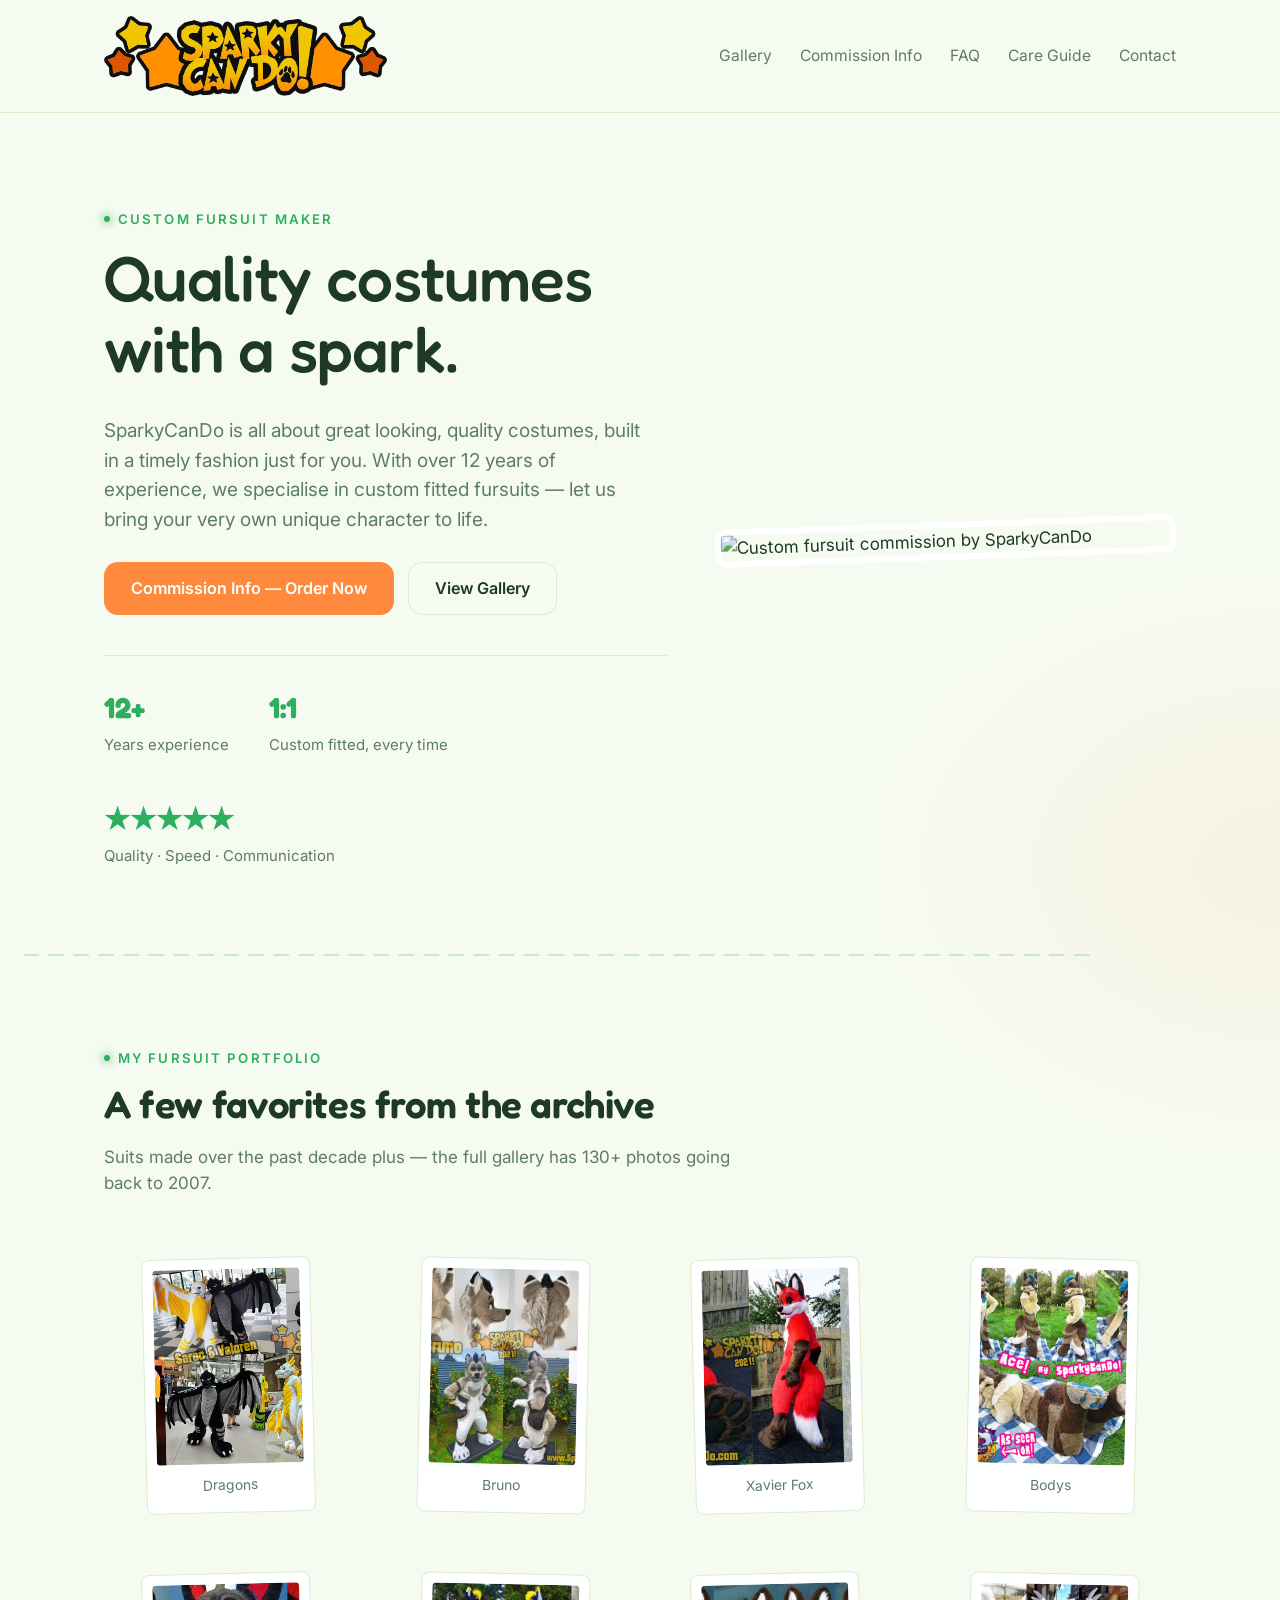
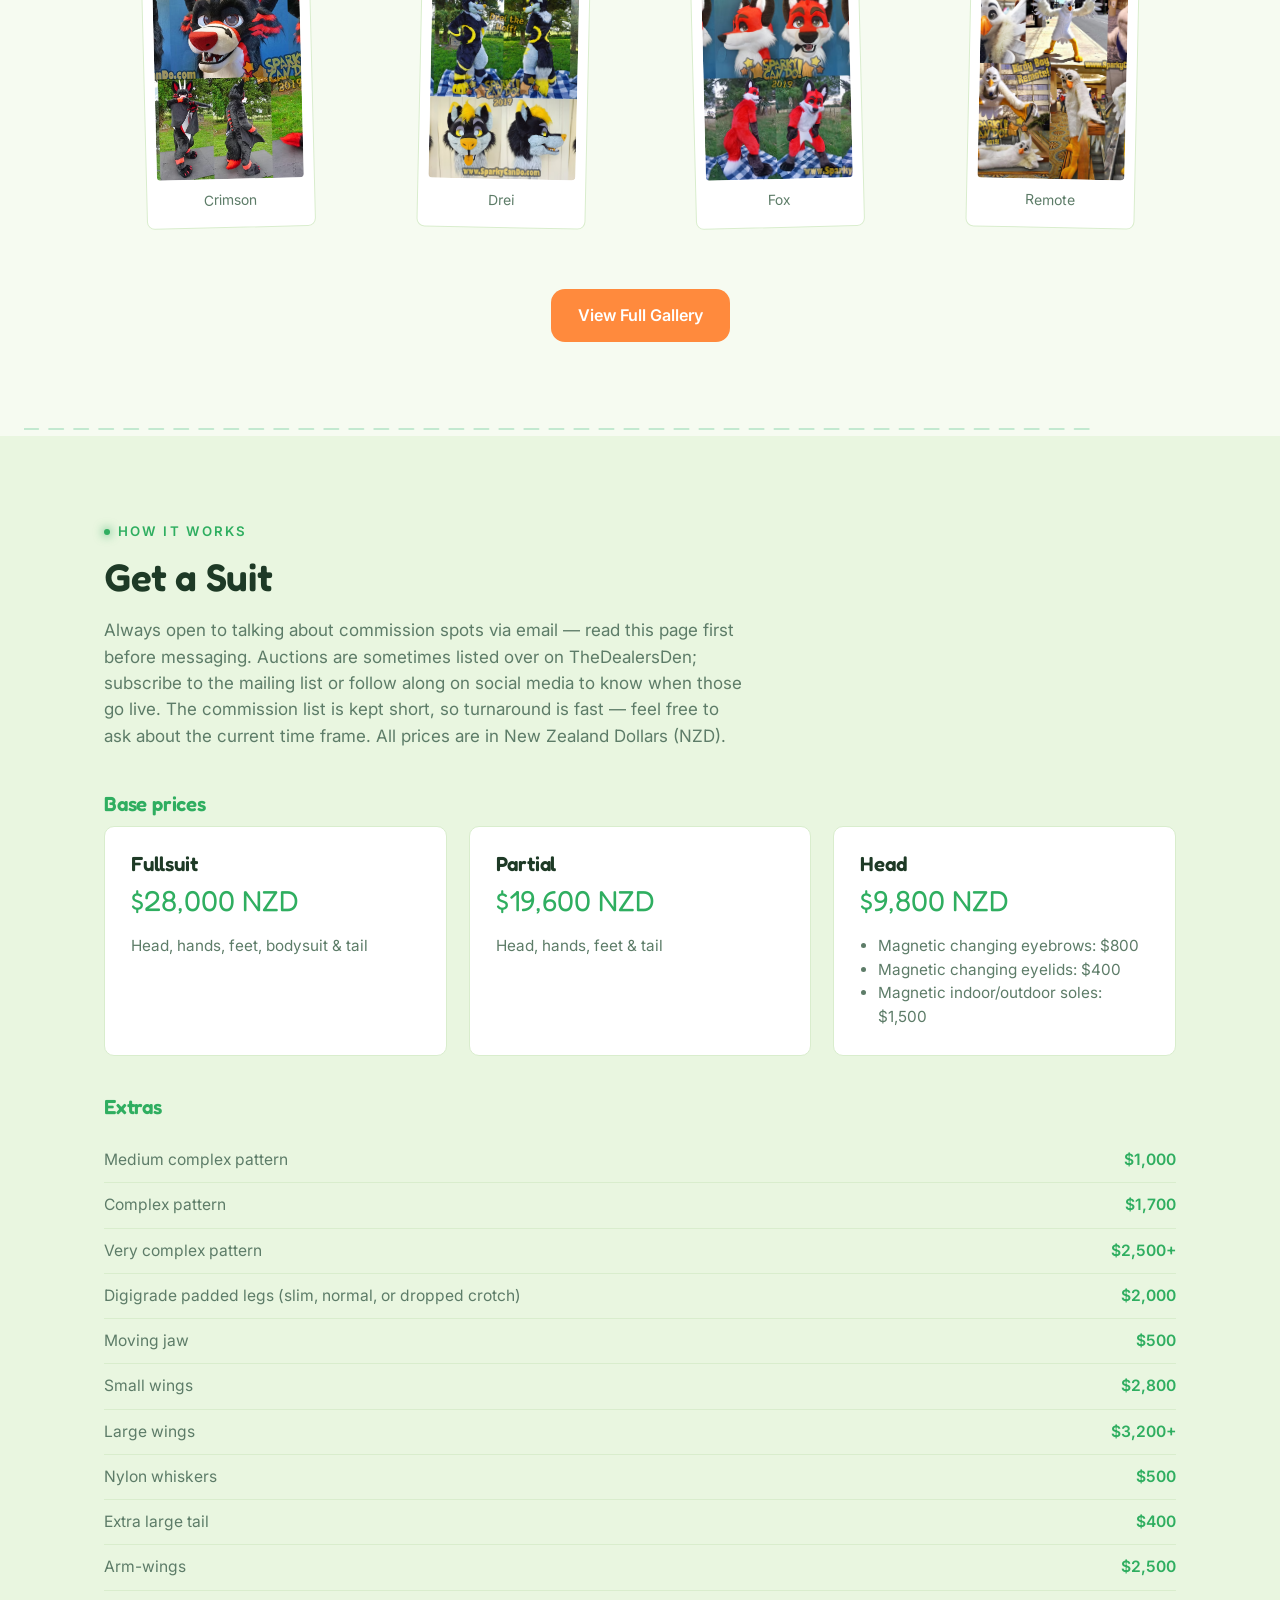
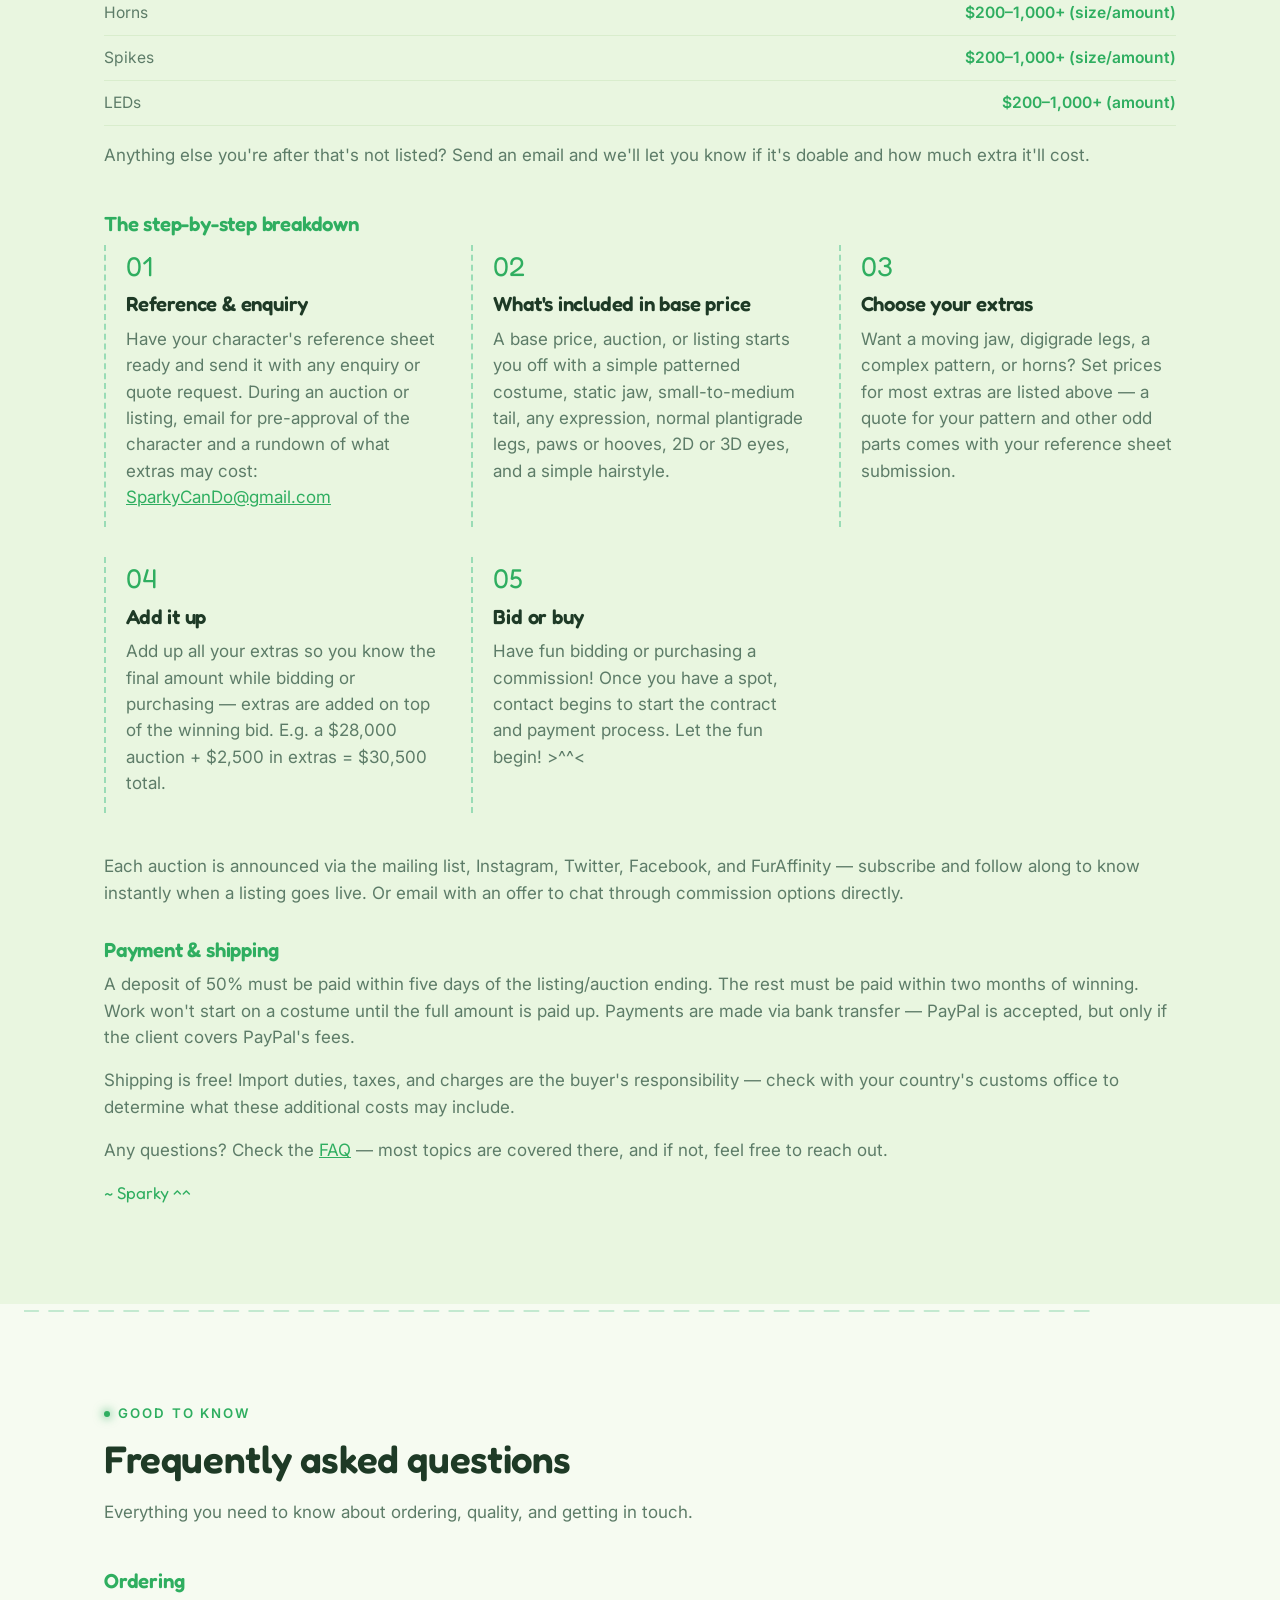
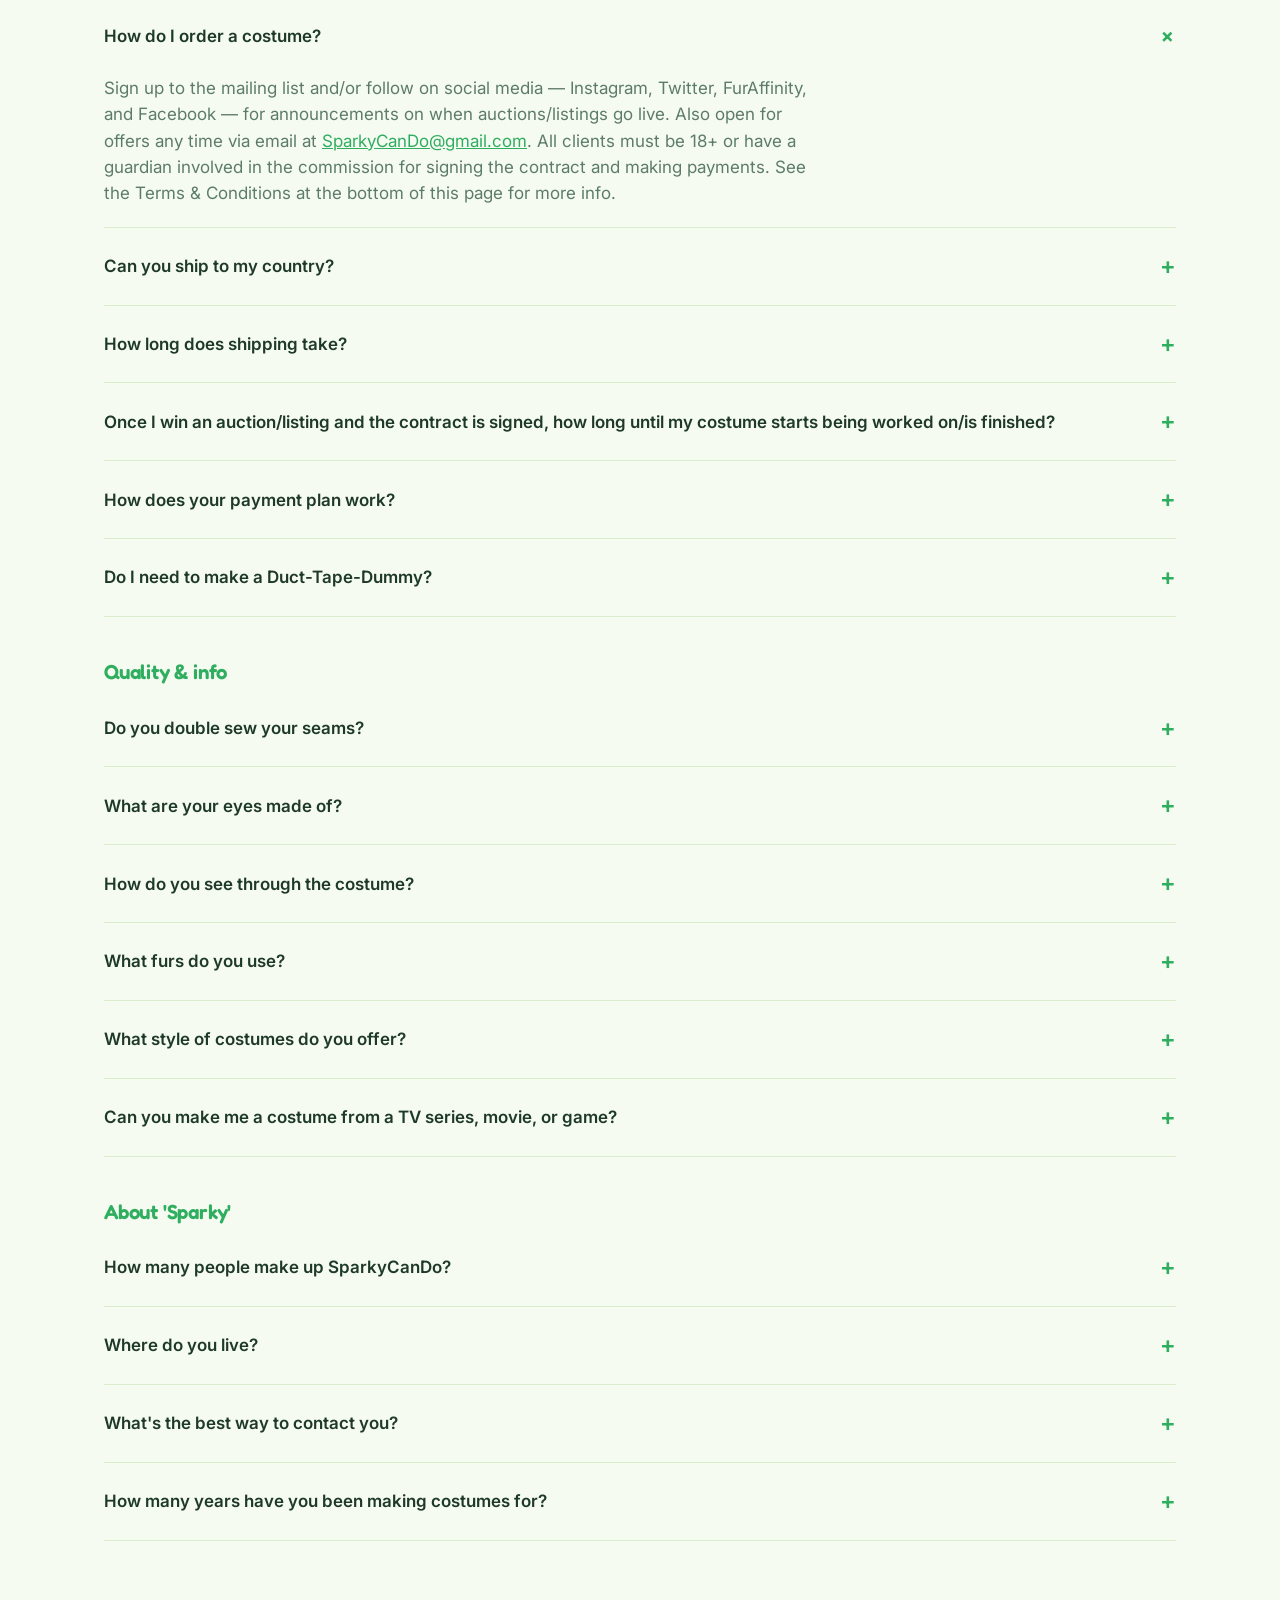
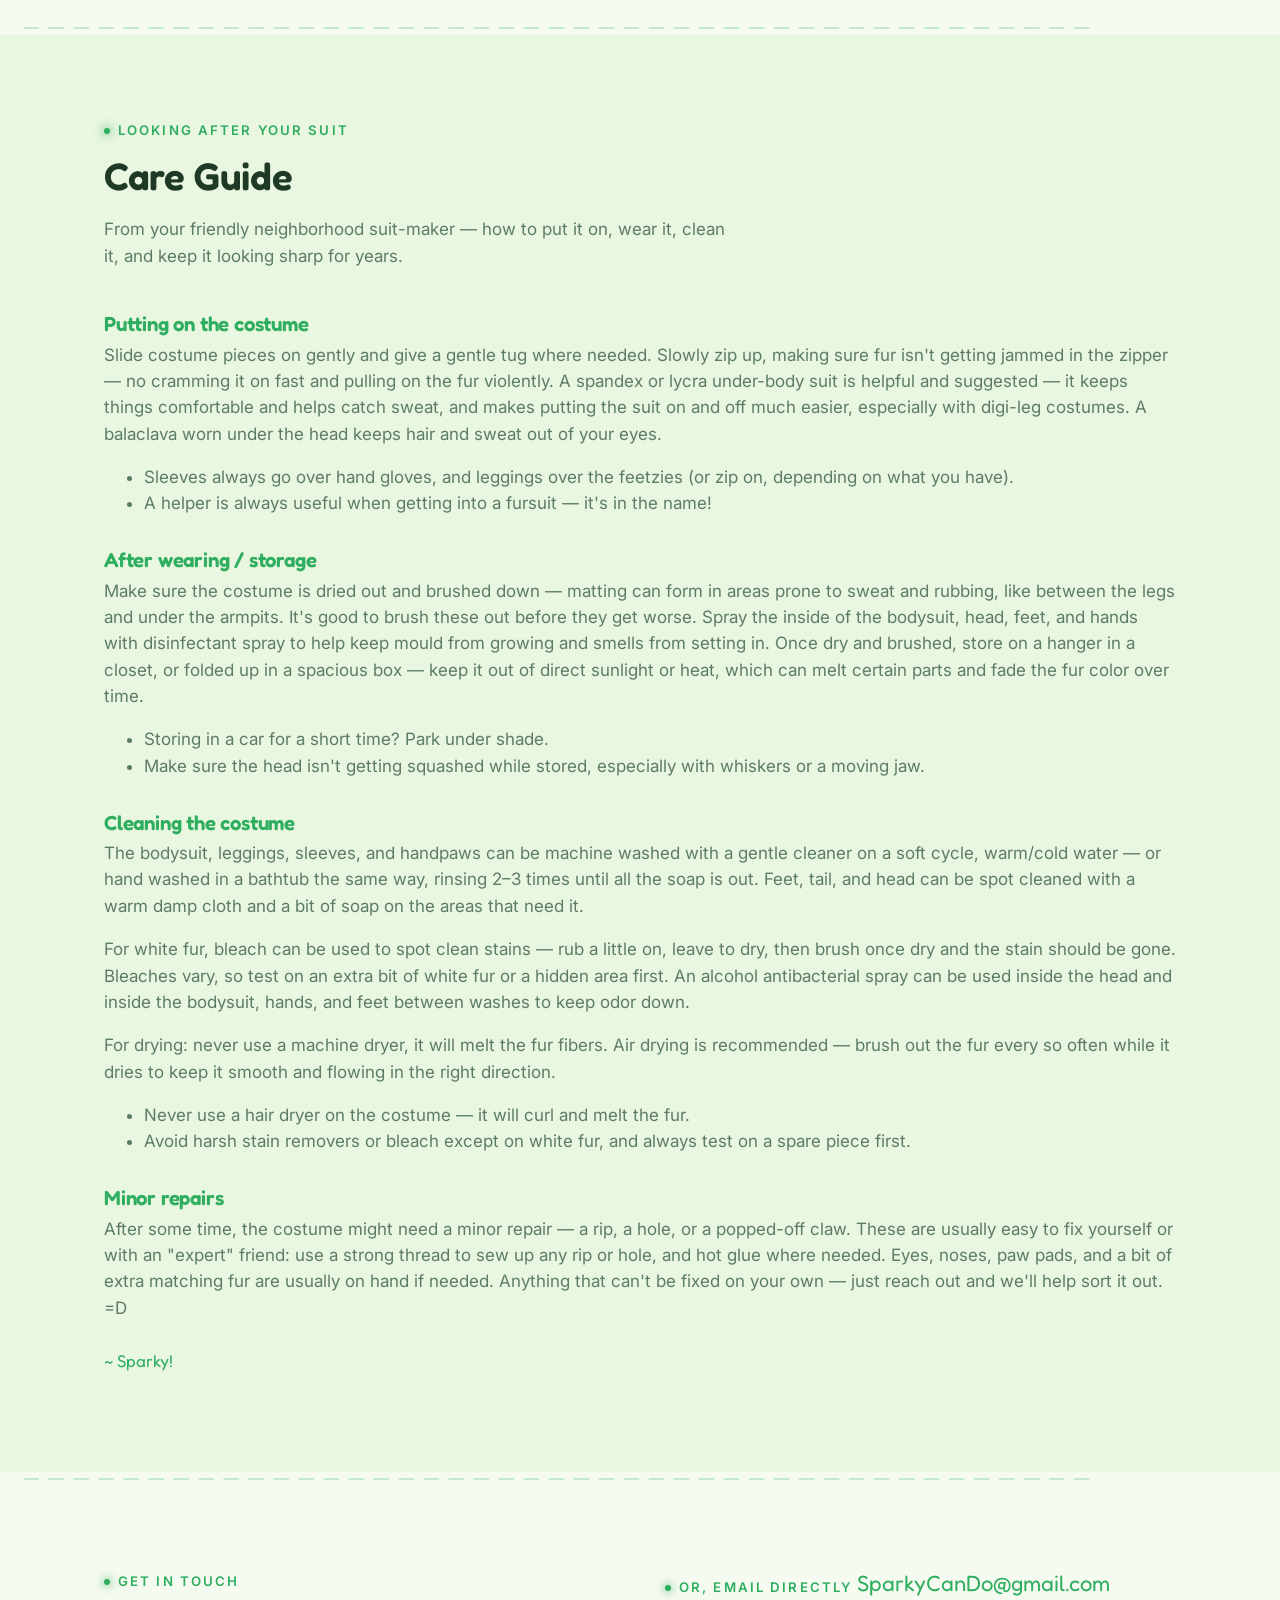
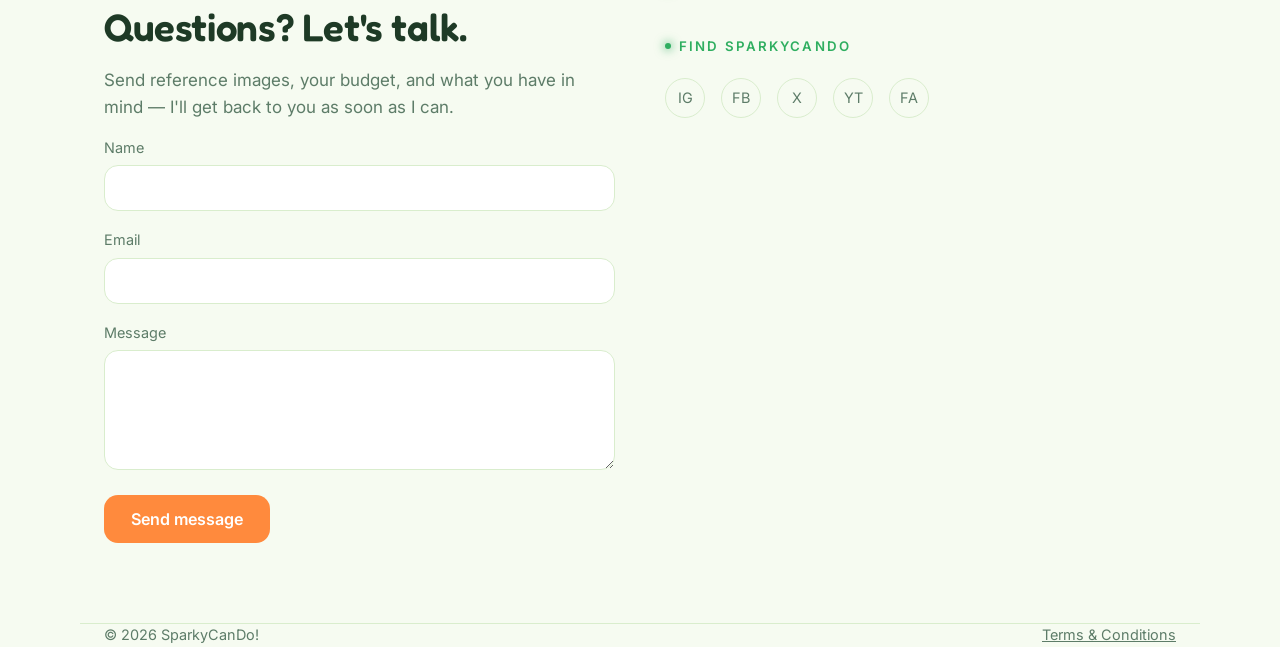
==== commit bbe4b5b8: "go" ====
--- a/index.html
+++ b/index.html
@@ -28,7 +28,7 @@
     <div class="nav-row">
       <a href="#top" class="brand"><img src="assets/images/logo.png" alt="SparkyCanDo!" /></a>
       <nav class="links">
-        <a href="#gallery">Gallery</a>
+        <a href="gallery.html">Gallery</a>
         <a href="#commissions">Commission Info</a>
         <a href="#faq">FAQ</a>
         <a href="#care">Care Guide</a>
@@ -51,7 +51,7 @@
             unique character to life.</p>
           <div class="cta-row">
             <a href="#commissions" class="btn btn-primary">Commission Info — Order Now</a>
-            <a href="#gallery" class="btn btn-ghost">View Gallery</a>
+            <a href="gallery.html" class="btn btn-ghost">View Gallery</a>
           </div>
           <div class="stats">
             <div class="stat"><b>12+</b><span>Years experience</span></div>
@@ -76,761 +76,50 @@
       <div class="wrap">
         <div class="section-head">
           <span class="eyebrow">My fursuit portfolio</span>
-          <h2>Enjoy flipping through the whole career!</h2>
-          <p>Suits made over the past decade plus — it's always fun seeing how things have progressed from the start to
-            now. ^^</p>
-        </div>
-
-        <nav class="year-nav">
-          <a href="#y2022">2022</a>
-          <a href="#y2021">2021</a>
-          <a href="#y2020">2020</a>
-          <a href="#y2019">2019</a>
-          <a href="#y2018">2018</a>
-          <a href="#y2017">2017</a>
-          <a href="#y2016">2016</a>
-          <a href="#y2015">2015</a>
-          <a href="#y2014">2014</a>
-          <a href="#y2013">2013</a>
-          <a href="#y2012">2012</a>
-          <a href="#y2011">2011</a>
-          <a href="#y2007_2010">2007-2010</a>
-        </nav>
-
-        <div class="gallery-year" id="y2022">
-          <div class="year-head">
-            <span class="year-badge">2022</span>
-          </div>
-          <div class="gallery-grid">
-            <figure class="swatch reveal">
-              <img src="assets/gallery/2022/Collage%20Done%20%281%29.avif"
-                alt="SparkyCanDo fursuit commission photo, 2022" loading="lazy" />
-              <figcaption>Commission photo</figcaption>
-            </figure>
-            <figure class="swatch reveal">
-              <img src="assets/gallery/2022/Collage%20Done.avif" alt="SparkyCanDo fursuit commission photo, 2022"
-                loading="lazy" />
-              <figcaption>Commission photo 2</figcaption>
-            </figure>
-            <figure class="swatch reveal">
-              <img src="assets/gallery/2022/Dragons%20Collage%20Done.avif" alt="SparkyCanDo fursuit — Dragons, 2022"
-                loading="lazy" />
-              <figcaption>Dragons</figcaption>
-            </figure>
-          </div>
-        </div>
-
-        <div class="gallery-year" id="y2021">
-          <div class="year-head">
-            <span class="year-badge">2021</span>
-          </div>
-          <div class="gallery-grid">
-            <figure class="swatch reveal">
-              <img src="assets/gallery/2021/Bruno%20Collage%20Done.avif" alt="SparkyCanDo fursuit — Bruno, 2021"
-                loading="lazy" />
-              <figcaption>Bruno</figcaption>
-            </figure>
-            <figure class="swatch reveal">
-              <img src="assets/gallery/2021/Collage%20Done%20%281%29.avif"
-                alt="SparkyCanDo fursuit commission photo, 2021" loading="lazy" />
-              <figcaption>Commission photo</figcaption>
-            </figure>
-            <figure class="swatch reveal">
-              <img src="assets/gallery/2021/Collage%20Done.avif" alt="SparkyCanDo fursuit commission photo, 2021"
-                loading="lazy" />
-              <figcaption>Commission photo 2</figcaption>
-            </figure>
-            <figure class="swatch reveal">
-              <img src="assets/gallery/2021/Xavier%20Fox%20Collage.avif" alt="SparkyCanDo fursuit — Xavier Fox, 2021"
-                loading="lazy" />
-              <figcaption>Xavier Fox</figcaption>
-            </figure>
-          </div>
-        </div>
-
-        <div class="gallery-year" id="y2020">
-          <div class="year-head">
-            <span class="year-badge">2020</span>
-          </div>
-          <div class="gallery-grid">
-            <figure class="swatch reveal">
-              <img src="assets/gallery/2020/Done%20Collage.avif" alt="SparkyCanDo fursuit commission photo, 2020"
-                loading="lazy" />
-              <figcaption>Commission photo</figcaption>
-            </figure>
-            <figure class="swatch reveal">
-              <img src="assets/gallery/2020/Done.avif" alt="SparkyCanDo fursuit commission photo, 2020"
-                loading="lazy" />
-              <figcaption>Commission photo 2</figcaption>
-            </figure>
-          </div>
-        </div>
-
-        <div class="gallery-year" id="y2019">
-          <div class="year-head">
-            <span class="year-badge">2019</span>
-          </div>
-          <div class="gallery-grid">
-            <figure class="swatch reveal">
-              <img src="assets/gallery/2019/Bodys%20Small.avif" alt="SparkyCanDo fursuit — Bodys, 2019"
-                loading="lazy" />
-              <figcaption>Bodys</figcaption>
-            </figure>
-            <figure class="swatch reveal">
-              <img src="assets/gallery/2019/Crimson%20Done.avif" alt="SparkyCanDo fursuit — Crimson, 2019"
-                loading="lazy" />
-              <figcaption>Crimson</figcaption>
-            </figure>
-            <figure class="swatch reveal">
-              <img src="assets/gallery/2019/Done.avif" alt="SparkyCanDo fursuit commission photo, 2019"
-                loading="lazy" />
-              <figcaption>Commission photo</figcaption>
-            </figure>
-            <figure class="swatch reveal">
-              <img src="assets/gallery/2019/Drei%20Done.avif" alt="SparkyCanDo fursuit — Drei, 2019" loading="lazy" />
-              <figcaption>Drei</figcaption>
-            </figure>
-            <figure class="swatch reveal">
-              <img src="assets/gallery/2019/Fox%20Done.avif" alt="SparkyCanDo fursuit — Fox, 2019" loading="lazy" />
-              <figcaption>Fox</figcaption>
-            </figure>
-            <figure class="swatch reveal">
-              <img src="assets/gallery/2019/Remote%20Done.avif" alt="SparkyCanDo fursuit — Remote, 2019"
-                loading="lazy" />
-              <figcaption>Remote</figcaption>
-            </figure>
-            <figure class="swatch reveal">
-              <img src="assets/gallery/2019/Spotty%20Boy.avif" alt="SparkyCanDo fursuit — Spotty Boy, 2019"
-                loading="lazy" />
-              <figcaption>Spotty Boy</figcaption>
-            </figure>
-            <figure class="swatch reveal">
-              <img src="assets/gallery/2019/WAD%20Done.avif" alt="SparkyCanDo fursuit — WAD, 2019" loading="lazy" />
-              <figcaption>WAD</figcaption>
-            </figure>
-          </div>
-        </div>
-
-        <div class="gallery-year" id="y2018">
-          <div class="year-head">
-            <span class="year-badge">2018</span>
-          </div>
-          <div class="gallery-grid">
-            <figure class="swatch reveal">
-              <img src="assets/gallery/2018/Body%20Collage.avif" alt="SparkyCanDo fursuit — Body, 2018"
-                loading="lazy" />
-              <figcaption>Body</figcaption>
-            </figure>
-            <figure class="swatch reveal">
-              <img src="assets/gallery/2018/Collage%20DoneSmall.avif" alt="SparkyCanDo fursuit — DoneSmall, 2018"
-                loading="lazy" />
-              <figcaption>DoneSmall</figcaption>
-            </figure>
-            <figure class="swatch reveal">
-              <img src="assets/gallery/2018/Done.avif" alt="SparkyCanDo fursuit commission photo, 2018"
-                loading="lazy" />
-              <figcaption>Commission photo</figcaption>
-            </figure>
-            <figure class="swatch reveal">
-              <img src="assets/gallery/2018/Finished.avif" alt="SparkyCanDo fursuit — Finished, 2018" loading="lazy" />
-              <figcaption>Finished</figcaption>
-            </figure>
-            <figure class="swatch reveal">
-              <img src="assets/gallery/2018/Head%20Collage%20Small.avif" alt="SparkyCanDo fursuit — Head, 2018"
-                loading="lazy" />
-              <figcaption>Head</figcaption>
-            </figure>
-            <figure class="swatch reveal">
-              <img src="assets/gallery/2018/Keiko%20Small.avif" alt="SparkyCanDo fursuit — Keiko, 2018"
-                loading="lazy" />
-              <figcaption>Keiko</figcaption>
-            </figure>
-            <figure class="swatch reveal">
-              <img src="assets/gallery/2018/Luminix%20Collage%20Finished.avif"
-                alt="SparkyCanDo fursuit — Luminix Finished, 2018" loading="lazy" />
-              <figcaption>Luminix Finished</figcaption>
-            </figure>
-            <figure class="swatch reveal">
-              <img src="assets/gallery/2018/Zhar%20Collage.avif" alt="SparkyCanDo fursuit — Zhar, 2018"
-                loading="lazy" />
-              <figcaption>Zhar</figcaption>
-            </figure>
-          </div>
-        </div>
-
-        <div class="gallery-year" id="y2017">
-          <div class="year-head">
-            <span class="year-badge">2017</span>
-          </div>
-          <div class="gallery-grid">
-            <figure class="swatch reveal">
-              <img src="assets/gallery/2017/Collage%20S.avif" alt="SparkyCanDo fursuit commission photo, 2017"
-                loading="lazy" />
-              <figcaption>Commission photo</figcaption>
-            </figure>
-            <figure class="swatch reveal">
-              <img src="assets/gallery/2017/Collage.avif" alt="SparkyCanDo fursuit commission photo, 2017"
-                loading="lazy" />
-              <figcaption>Commission photo 2</figcaption>
-            </figure>
-            <figure class="swatch reveal">
-              <img src="assets/gallery/2017/Done%20S.avif" alt="SparkyCanDo fursuit commission photo, 2017"
-                loading="lazy" />
-              <figcaption>Commission photo 3</figcaption>
-            </figure>
-            <figure class="swatch reveal">
-              <img src="assets/gallery/2017/Done.avif" alt="SparkyCanDo fursuit commission photo, 2017"
-                loading="lazy" />
-              <figcaption>Commission photo 4</figcaption>
-            </figure>
-            <figure class="swatch reveal">
-              <img src="assets/gallery/2017/DoneDone.avif" alt="SparkyCanDo fursuit commission photo, 2017"
-                loading="lazy" />
-              <figcaption>Commission photo 5</figcaption>
-            </figure>
-            <figure class="swatch reveal">
-              <img src="assets/gallery/2017/Donesmaller.avif" alt="SparkyCanDo fursuit — Donesmaller, 2017"
-                loading="lazy" />
-              <figcaption>Donesmaller</figcaption>
-            </figure>
-            <figure class="swatch reveal">
-              <img src="assets/gallery/2017/Finished%20Fox.avif" alt="SparkyCanDo fursuit — Finished Fox, 2017"
-                loading="lazy" />
-              <figcaption>Finished Fox</figcaption>
-            </figure>
-            <figure class="swatch reveal">
-              <img src="assets/gallery/2017/Finished%20smaller.avif" alt="SparkyCanDo fursuit — Finished, 2017"
-                loading="lazy" />
-              <figcaption>Finished</figcaption>
-            </figure>
-            <figure class="swatch reveal">
-              <img src="assets/gallery/2017/FinishedS.avif" alt="SparkyCanDo fursuit — FinishedS, 2017"
-                loading="lazy" />
-              <figcaption>FinishedS</figcaption>
-            </figure>
-          </div>
-        </div>
-
-        <div class="gallery-year" id="y2016">
-          <div class="year-head">
-            <span class="year-badge">2016</span>
-          </div>
-          <div class="gallery-grid">
-            <figure class="swatch reveal">
-              <img src="assets/gallery/2016/Done%20%281%29.avif" alt="SparkyCanDo fursuit commission photo, 2016"
-                loading="lazy" />
-              <figcaption>Commission photo</figcaption>
-            </figure>
-            <figure class="swatch reveal">
-              <img src="assets/gallery/2016/Done%20%282%29.avif" alt="SparkyCanDo fursuit commission photo, 2016"
-                loading="lazy" />
-              <figcaption>Commission photo 2</figcaption>
-            </figure>
-            <figure class="swatch reveal">
-              <img src="assets/gallery/2016/Done%20%284%29.avif" alt="SparkyCanDo fursuit commission photo, 2016"
-                loading="lazy" />
-              <figcaption>Commission photo 3</figcaption>
-            </figure>
-            <figure class="swatch reveal">
-              <img src="assets/gallery/2016/Done%20%285%29.avif" alt="SparkyCanDo fursuit commission photo, 2016"
-                loading="lazy" />
-              <figcaption>Commission photo 4</figcaption>
-            </figure>
-            <figure class="swatch reveal">
-              <img src="assets/gallery/2016/Done.avif" alt="SparkyCanDo fursuit commission photo, 2016"
-                loading="lazy" />
-              <figcaption>Commission photo 5</figcaption>
-            </figure>
-            <figure class="swatch reveal">
-              <img src="assets/gallery/2016/DoneDone.avif" alt="SparkyCanDo fursuit commission photo, 2016"
-                loading="lazy" />
-              <figcaption>Commission photo 6</figcaption>
-            </figure>
-            <figure class="swatch reveal">
-              <img src="assets/gallery/2016/Finished%20Main.avif" alt="SparkyCanDo fursuit — Finished Main, 2016"
-                loading="lazy" />
-              <figcaption>Finished Main</figcaption>
-            </figure>
-            <figure class="swatch reveal">
-              <img src="assets/gallery/2016/Hyena%20DoneDone.avif" alt="SparkyCanDo fursuit — Hyena, 2016"
-                loading="lazy" />
-              <figcaption>Hyena</figcaption>
-            </figure>
-            <figure class="swatch reveal">
-              <img src="assets/gallery/2016/done%20%283%29.avif" alt="SparkyCanDo fursuit commission photo, 2016"
-                loading="lazy" />
-              <figcaption>Commission photo 7</figcaption>
-            </figure>
-          </div>
-        </div>
-
-        <div class="gallery-year" id="y2015">
-          <div class="year-head">
-            <span class="year-badge">2015</span>
-          </div>
-          <div class="gallery-grid">
-            <figure class="swatch reveal">
-              <img src="assets/gallery/2015/Done%20%281%29.avif" alt="SparkyCanDo fursuit commission photo, 2015"
-                loading="lazy" />
-              <figcaption>Commission photo</figcaption>
-            </figure>
-            <figure class="swatch reveal">
-              <img src="assets/gallery/2015/Done%20%282%29.avif" alt="SparkyCanDo fursuit commission photo, 2015"
-                loading="lazy" />
-              <figcaption>Commission photo 2</figcaption>
-            </figure>
-            <figure class="swatch reveal">
-              <img src="assets/gallery/2015/Done%20%283%29.avif" alt="SparkyCanDo fursuit commission photo, 2015"
-                loading="lazy" />
-              <figcaption>Commission photo 3</figcaption>
-            </figure>
-            <figure class="swatch reveal">
-              <img src="assets/gallery/2015/Done%20Ready.avif" alt="SparkyCanDo fursuit commission photo, 2015"
-                loading="lazy" />
-              <figcaption>Commission photo 4</figcaption>
-            </figure>
-            <figure class="swatch reveal">
-              <img src="assets/gallery/2015/Done%21.avif" alt="SparkyCanDo fursuit commission photo, 2015"
-                loading="lazy" />
-              <figcaption>Commission photo 5</figcaption>
-            </figure>
-            <figure class="swatch reveal">
-              <img src="assets/gallery/2015/Done.avif" alt="SparkyCanDo fursuit commission photo, 2015"
-                loading="lazy" />
-              <figcaption>Commission photo 6</figcaption>
-            </figure>
-            <figure class="swatch reveal">
-              <img src="assets/gallery/2015/DoneS%20%281%29.avif" alt="SparkyCanDo fursuit commission photo, 2015"
-                loading="lazy" />
-              <figcaption>Commission photo 7</figcaption>
-            </figure>
-            <figure class="swatch reveal">
-              <img src="assets/gallery/2015/DoneS.avif" alt="SparkyCanDo fursuit commission photo, 2015"
-                loading="lazy" />
-              <figcaption>Commission photo 8</figcaption>
-            </figure>
-            <figure class="swatch reveal">
-              <img src="assets/gallery/2015/One.avif" alt="SparkyCanDo fursuit commission photo, 2015" loading="lazy" />
-              <figcaption>Commission photo 9</figcaption>
-            </figure>
-          </div>
-        </div>
-
-        <div class="gallery-year" id="y2014">
-          <div class="year-head">
-            <span class="year-badge">2014</span>
-          </div>
-          <div class="gallery-grid">
-            <figure class="swatch reveal">
-              <img src="assets/gallery/2014/Done%20%282%29.avif" alt="SparkyCanDo fursuit commission photo, 2014"
-                loading="lazy" />
-              <figcaption>Commission photo</figcaption>
-            </figure>
-            <figure class="swatch reveal">
-              <img src="assets/gallery/2014/Done%20%283%29.avif" alt="SparkyCanDo fursuit commission photo, 2014"
-                loading="lazy" />
-              <figcaption>Commission photo 2</figcaption>
-            </figure>
-            <figure class="swatch reveal">
-              <img src="assets/gallery/2014/Done%20%284%29.avif" alt="SparkyCanDo fursuit commission photo, 2014"
-                loading="lazy" />
-              <figcaption>Commission photo 3</figcaption>
-            </figure>
-            <figure class="swatch reveal">
-              <img src="assets/gallery/2014/Done%20%285%29.avif" alt="SparkyCanDo fursuit commission photo, 2014"
-                loading="lazy" />
-              <figcaption>Commission photo 4</figcaption>
-            </figure>
-            <figure class="swatch reveal">
-              <img src="assets/gallery/2014/Done%20%287%29.avif" alt="SparkyCanDo fursuit commission photo, 2014"
-                loading="lazy" />
-              <figcaption>Commission photo 5</figcaption>
-            </figure>
-            <figure class="swatch reveal">
-              <img src="assets/gallery/2014/Done%20%288%29.avif" alt="SparkyCanDo fursuit commission photo, 2014"
-                loading="lazy" />
-              <figcaption>Commission photo 6</figcaption>
-            </figure>
-            <figure class="swatch reveal">
-              <img src="assets/gallery/2014/Done%20Head.avif" alt="SparkyCanDo fursuit — Head, 2014" loading="lazy" />
-              <figcaption>Head</figcaption>
-            </figure>
-            <figure class="swatch reveal">
-              <img src="assets/gallery/2014/Done.avif" alt="SparkyCanDo fursuit commission photo, 2014"
-                loading="lazy" />
-              <figcaption>Commission photo 7</figcaption>
-            </figure>
-            <figure class="swatch reveal">
-              <img src="assets/gallery/2014/DoneDone.avif" alt="SparkyCanDo fursuit commission photo, 2014"
-                loading="lazy" />
-              <figcaption>Commission photo 8</figcaption>
-            </figure>
-            <figure class="swatch reveal">
-              <img src="assets/gallery/2014/DoneS.avif" alt="SparkyCanDo fursuit commission photo, 2014"
-                loading="lazy" />
-              <figcaption>Commission photo 9</figcaption>
-            </figure>
-            <figure class="swatch reveal">
-              <img src="assets/gallery/2014/done%20%281%29.avif" alt="SparkyCanDo fursuit commission photo, 2014"
-                loading="lazy" />
-              <figcaption>Commission photo 10</figcaption>
-            </figure>
-            <figure class="swatch reveal">
-              <img src="assets/gallery/2014/done%20%286%29.avif" alt="SparkyCanDo fursuit commission photo, 2014"
-                loading="lazy" />
-              <figcaption>Commission photo 11</figcaption>
-            </figure>
-          </div>
-        </div>
-
-        <div class="gallery-year" id="y2013">
-          <div class="year-head">
-            <span class="year-badge">2013</span>
-          </div>
-          <div class="gallery-grid">
-            <figure class="swatch reveal">
-              <img src="assets/gallery/2013/Done%20%281%29.avif" alt="SparkyCanDo fursuit commission photo, 2013"
-                loading="lazy" />
-              <figcaption>Commission photo</figcaption>
-            </figure>
-            <figure class="swatch reveal">
-              <img src="assets/gallery/2013/Done%20%2814%29.avif" alt="SparkyCanDo fursuit commission photo, 2013"
-                loading="lazy" />
-              <figcaption>Commission photo 2</figcaption>
-            </figure>
-            <figure class="swatch reveal">
-              <img src="assets/gallery/2013/Done%20%285%29.avif" alt="SparkyCanDo fursuit commission photo, 2013"
-                loading="lazy" />
-              <figcaption>Commission photo 3</figcaption>
-            </figure>
-            <figure class="swatch reveal">
-              <img src="assets/gallery/2013/Done%20%286%29.avif" alt="SparkyCanDo fursuit commission photo, 2013"
-                loading="lazy" />
-              <figcaption>Commission photo 4</figcaption>
-            </figure>
-            <figure class="swatch reveal">
-              <img src="assets/gallery/2013/Done.avif" alt="SparkyCanDo fursuit commission photo, 2013"
-                loading="lazy" />
-              <figcaption>Commission photo 5</figcaption>
-            </figure>
-            <figure class="swatch reveal">
-              <img src="assets/gallery/2013/DoneS%20%282%29.avif" alt="SparkyCanDo fursuit commission photo, 2013"
-                loading="lazy" />
-              <figcaption>Commission photo 6</figcaption>
-            </figure>
-            <figure class="swatch reveal">
-              <img src="assets/gallery/2013/DoneS%20%283%29.avif" alt="SparkyCanDo fursuit commission photo, 2013"
-                loading="lazy" />
-              <figcaption>Commission photo 7</figcaption>
-            </figure>
-            <figure class="swatch reveal">
-              <img src="assets/gallery/2013/Mr%20BearS.avif" alt="SparkyCanDo fursuit — Mr BearS, 2013"
-                loading="lazy" />
-              <figcaption>Mr BearS</figcaption>
-            </figure>
-            <figure class="swatch reveal">
-              <img src="assets/gallery/2013/all.avif" alt="SparkyCanDo fursuit commission photo, 2013" loading="lazy" />
-              <figcaption>Commission photo 8</figcaption>
-            </figure>
-            <figure class="swatch reveal">
-              <img src="assets/gallery/2013/done%20%282%29.avif" alt="SparkyCanDo fursuit commission photo, 2013"
-                loading="lazy" />
-              <figcaption>Commission photo 9</figcaption>
-            </figure>
-            <figure class="swatch reveal">
-              <img src="assets/gallery/2013/done%20%283%29.avif" alt="SparkyCanDo fursuit commission photo, 2013"
-                loading="lazy" />
-              <figcaption>Commission photo 10</figcaption>
-            </figure>
-            <figure class="swatch reveal">
-              <img src="assets/gallery/2013/done%20%284%29.avif" alt="SparkyCanDo fursuit commission photo, 2013"
-                loading="lazy" />
-              <figcaption>Commission photo 11</figcaption>
-            </figure>
-            <figure class="swatch reveal">
-              <img src="assets/gallery/2013/done%20%287%29.avif" alt="SparkyCanDo fursuit commission photo, 2013"
-                loading="lazy" />
-              <figcaption>Commission photo 12</figcaption>
-            </figure>
-            <figure class="swatch reveal">
-              <img src="assets/gallery/2013/doneS%20%281%29.avif" alt="SparkyCanDo fursuit commission photo, 2013"
-                loading="lazy" />
-              <figcaption>Commission photo 13</figcaption>
-            </figure>
-            <figure class="swatch reveal">
-              <img src="assets/gallery/2013/doneS%20%284%29.avif" alt="SparkyCanDo fursuit commission photo, 2013"
-                loading="lazy" />
-              <figcaption>Commission photo 14</figcaption>
-            </figure>
-            <figure class="swatch reveal">
-              <img src="assets/gallery/2013/doneS.avif" alt="SparkyCanDo fursuit commission photo, 2013"
-                loading="lazy" />
-              <figcaption>Commission photo 15</figcaption>
-            </figure>
-          </div>
-        </div>
-
-        <div class="gallery-year" id="y2012">
-          <div class="year-head">
-            <span class="year-badge">2012</span>
-          </div>
-          <div class="gallery-grid">
-            <figure class="swatch reveal">
-              <img src="assets/gallery/2012/Done%20%281%29.avif" alt="SparkyCanDo fursuit commission photo, 2012"
-                loading="lazy" />
-              <figcaption>Commission photo</figcaption>
-            </figure>
-            <figure class="swatch reveal">
-              <img src="assets/gallery/2012/Done%20%2810%29.avif" alt="SparkyCanDo fursuit commission photo, 2012"
-                loading="lazy" />
-              <figcaption>Commission photo 2</figcaption>
-            </figure>
-            <figure class="swatch reveal">
-              <img src="assets/gallery/2012/Done%20%2813%29.avif" alt="SparkyCanDo fursuit commission photo, 2012"
-                loading="lazy" />
-              <figcaption>Commission photo 3</figcaption>
-            </figure>
-            <figure class="swatch reveal">
-              <img src="assets/gallery/2012/Done%20%282%29.avif" alt="SparkyCanDo fursuit commission photo, 2012"
-                loading="lazy" />
-              <figcaption>Commission photo 4</figcaption>
-            </figure>
-            <figure class="swatch reveal">
-              <img src="assets/gallery/2012/Done%20%285%29.avif" alt="SparkyCanDo fursuit commission photo, 2012"
-                loading="lazy" />
-              <figcaption>Commission photo 5</figcaption>
-            </figure>
-            <figure class="swatch reveal">
-              <img src="assets/gallery/2012/Done%20%287%29.avif" alt="SparkyCanDo fursuit commission photo, 2012"
-                loading="lazy" />
-              <figcaption>Commission photo 6</figcaption>
-            </figure>
-            <figure class="swatch reveal">
-              <img src="assets/gallery/2012/Done%20%288%29.avif" alt="SparkyCanDo fursuit commission photo, 2012"
-                loading="lazy" />
-              <figcaption>Commission photo 7</figcaption>
-            </figure>
-            <figure class="swatch reveal">
-              <img src="assets/gallery/2012/Done.avif" alt="SparkyCanDo fursuit commission photo, 2012"
-                loading="lazy" />
-              <figcaption>Commission photo 8</figcaption>
-            </figure>
-            <figure class="swatch reveal">
-              <img src="assets/gallery/2012/DoneFull.avif" alt="SparkyCanDo fursuit — DoneFull, 2012" loading="lazy" />
-              <figcaption>DoneFull</figcaption>
-            </figure>
-            <figure class="swatch reveal">
-              <img src="assets/gallery/2012/DoneS.avif" alt="SparkyCanDo fursuit commission photo, 2012"
-                loading="lazy" />
-              <figcaption>Commission photo 9</figcaption>
-            </figure>
-            <figure class="swatch reveal">
-              <img src="assets/gallery/2012/Head%20donesmaller.avif" alt="SparkyCanDo fursuit — Head Donesmaller, 2012"
-                loading="lazy" />
-              <figcaption>Head Donesmaller</figcaption>
-            </figure>
-            <figure class="swatch reveal">
-              <img src="assets/gallery/2012/Neerren%20done.avif" alt="SparkyCanDo fursuit — Neerren, 2012"
-                loading="lazy" />
-              <figcaption>Neerren</figcaption>
-            </figure>
-            <figure class="swatch reveal">
-              <img src="assets/gallery/2012/Pinup.avif" alt="SparkyCanDo fursuit commission photo, 2012"
-                loading="lazy" />
-              <figcaption>Commission photo 10</figcaption>
-            </figure>
-            <figure class="swatch reveal">
-              <img src="assets/gallery/2012/done%20%2811%29.avif" alt="SparkyCanDo fursuit commission photo, 2012"
-                loading="lazy" />
-              <figcaption>Commission photo 11</figcaption>
-            </figure>
-            <figure class="swatch reveal">
-              <img src="assets/gallery/2012/done%20%2812%29.avif" alt="SparkyCanDo fursuit commission photo, 2012"
-                loading="lazy" />
-              <figcaption>Commission photo 12</figcaption>
-            </figure>
-            <figure class="swatch reveal">
-              <img src="assets/gallery/2012/done%20%283%29.avif" alt="SparkyCanDo fursuit commission photo, 2012"
-                loading="lazy" />
-              <figcaption>Commission photo 13</figcaption>
-            </figure>
-            <figure class="swatch reveal">
-              <img src="assets/gallery/2012/done%20%284%29.avif" alt="SparkyCanDo fursuit commission photo, 2012"
-                loading="lazy" />
-              <figcaption>Commission photo 14</figcaption>
-            </figure>
-            <figure class="swatch reveal">
-              <img src="assets/gallery/2012/done%20%286%29.avif" alt="SparkyCanDo fursuit commission photo, 2012"
-                loading="lazy" />
-              <figcaption>Commission photo 15</figcaption>
-            </figure>
-            <figure class="swatch reveal">
-              <img src="assets/gallery/2012/done%20%289%29.avif" alt="SparkyCanDo fursuit commission photo, 2012"
-                loading="lazy" />
-              <figcaption>Commission photo 16</figcaption>
-            </figure>
-          </div>
-        </div>
-
-        <div class="gallery-year" id="y2011">
-          <div class="year-head">
-            <span class="year-badge">2011</span>
-          </div>
-          <div class="gallery-grid">
-            <figure class="swatch reveal">
-              <img src="assets/gallery/2011/August.avif" alt="SparkyCanDo fursuit — August, 2011" loading="lazy" />
-              <figcaption>August</figcaption>
-            </figure>
-            <figure class="swatch reveal">
-              <img src="assets/gallery/2011/Blade.avif" alt="SparkyCanDo fursuit — Blade, 2011" loading="lazy" />
-              <figcaption>Blade</figcaption>
-            </figure>
-            <figure class="swatch reveal">
-              <img src="assets/gallery/2011/Done%20%281%29.avif" alt="SparkyCanDo fursuit commission photo, 2011"
-                loading="lazy" />
-              <figcaption>Commission photo</figcaption>
-            </figure>
-            <figure class="swatch reveal">
-              <img src="assets/gallery/2011/Fay%20Pinup%20smaller.avif" alt="SparkyCanDo fursuit — Fay, 2011"
-                loading="lazy" />
-              <figcaption>Fay</figcaption>
-            </figure>
-            <figure class="swatch reveal">
-              <img src="assets/gallery/2011/Flippy.avif" alt="SparkyCanDo fursuit — Flippy, 2011" loading="lazy" />
-              <figcaption>Flippy</figcaption>
-            </figure>
-            <figure class="swatch reveal">
-              <img src="assets/gallery/2011/German%20Shepherd.avif" alt="SparkyCanDo fursuit — German Shepherd, 2011"
-                loading="lazy" />
-              <figcaption>German Shepherd</figcaption>
-            </figure>
-            <figure class="swatch reveal">
-              <img src="assets/gallery/2011/Ivan.avif" alt="SparkyCanDo fursuit — Ivan, 2011" loading="lazy" />
-              <figcaption>Ivan</figcaption>
-            </figure>
-            <figure class="swatch reveal">
-              <img src="assets/gallery/2011/Kweet.avif" alt="SparkyCanDo fursuit — Kweet, 2011" loading="lazy" />
-              <figcaption>Kweet</figcaption>
-            </figure>
-            <figure class="swatch reveal">
-              <img src="assets/gallery/2011/Kyo.avif" alt="SparkyCanDo fursuit — Kyo, 2011" loading="lazy" />
-              <figcaption>Kyo</figcaption>
-            </figure>
-            <figure class="swatch reveal">
-              <img src="assets/gallery/2011/Main%20Pinup.avif" alt="SparkyCanDo fursuit — Main, 2011" loading="lazy" />
-              <figcaption>Main</figcaption>
-            </figure>
-            <figure class="swatch reveal">
-              <img src="assets/gallery/2011/Mika%20BannerS.avif" alt="SparkyCanDo fursuit — Mika BannerS, 2011"
-                loading="lazy" />
-              <figcaption>Mika BannerS</figcaption>
-            </figure>
-            <figure class="swatch reveal">
-              <img src="assets/gallery/2011/Nekari.avif" alt="SparkyCanDo fursuit — Nekari, 2011" loading="lazy" />
-              <figcaption>Nekari</figcaption>
-            </figure>
-            <figure class="swatch reveal">
-              <img src="assets/gallery/2011/Pin%20up.avif" alt="SparkyCanDo fursuit commission photo, 2011"
-                loading="lazy" />
-              <figcaption>Commission photo 2</figcaption>
-            </figure>
-            <figure class="swatch reveal">
-              <img src="assets/gallery/2011/Pin-up.avif" alt="SparkyCanDo fursuit commission photo, 2011"
-                loading="lazy" />
-              <figcaption>Commission photo 3</figcaption>
-            </figure>
-            <figure class="swatch reveal">
-              <img src="assets/gallery/2011/Pinnup_pngS.avif" alt="SparkyCanDo fursuit — Pinnup PngS, 2011"
-                loading="lazy" />
-              <figcaption>Pinnup PngS</figcaption>
-            </figure>
-            <figure class="swatch reveal">
-              <img src="assets/gallery/2011/Pinup%20small.avif" alt="SparkyCanDo fursuit commission photo, 2011"
-                loading="lazy" />
-              <figcaption>Commission photo 4</figcaption>
-            </figure>
-            <figure class="swatch reveal">
-              <img src="assets/gallery/2011/Pinup.avif" alt="SparkyCanDo fursuit commission photo, 2011"
-                loading="lazy" />
-              <figcaption>Commission photo 5</figcaption>
-            </figure>
-            <figure class="swatch reveal">
-              <img src="assets/gallery/2011/Poppy%20New.avif" alt="SparkyCanDo fursuit — Poppy, 2011" loading="lazy" />
-              <figcaption>Poppy</figcaption>
-            </figure>
-            <figure class="swatch reveal">
-              <img src="assets/gallery/2011/Stella.avif" alt="SparkyCanDo fursuit — Stella, 2011" loading="lazy" />
-              <figcaption>Stella</figcaption>
-            </figure>
-            <figure class="swatch reveal">
-              <img src="assets/gallery/2011/Toxic%20Plush.avif" alt="SparkyCanDo fursuit — Toxic Plush, 2011"
-                loading="lazy" />
-              <figcaption>Toxic Plush</figcaption>
-            </figure>
-            <figure class="swatch reveal">
-              <img src="assets/gallery/2011/Twis%20New.avif" alt="SparkyCanDo fursuit — Twis, 2011" loading="lazy" />
-              <figcaption>Twis</figcaption>
-            </figure>
-            <figure class="swatch reveal">
-              <img src="assets/gallery/2011/Vamero.avif" alt="SparkyCanDo fursuit — Vamero, 2011" loading="lazy" />
-              <figcaption>Vamero</figcaption>
-            </figure>
-            <figure class="swatch reveal">
-              <img src="assets/gallery/2011/done.avif" alt="SparkyCanDo fursuit commission photo, 2011"
-                loading="lazy" />
-              <figcaption>Commission photo 6</figcaption>
-            </figure>
-            <figure class="swatch reveal">
-              <img src="assets/gallery/2011/pinup%20%281%29.avif" alt="SparkyCanDo fursuit commission photo, 2011"
-                loading="lazy" />
-              <figcaption>Commission photo 7</figcaption>
-            </figure>
-            <figure class="swatch reveal">
-              <img src="assets/gallery/2011/xtremefox%20done.avif" alt="SparkyCanDo fursuit — Xtremefox, 2011"
-                loading="lazy" />
-              <figcaption>Xtremefox</figcaption>
-            </figure>
-          </div>
-        </div>
-
-        <div class="gallery-year" id="y2007_2010">
-          <div class="year-head">
-            <span class="year-badge">2007-2010</span>
-          </div>
-          <div class="gallery-grid">
-            <figure class="swatch reveal">
-              <img src="assets/gallery/2007-2010/20090515_154_edited.avif" alt="SparkyCanDo fursuit — 154, 2007-2010"
-                loading="lazy" />
-              <figcaption>154</figcaption>
-            </figure>
-            <figure class="swatch reveal">
-              <img src="assets/gallery/2007-2010/Profile%20%281%29.avif" alt="SparkyCanDo fursuit — Profile, 2007-2010"
-                loading="lazy" />
-              <figcaption>Profile</figcaption>
-            </figure>
-            <figure class="swatch reveal">
-              <img src="assets/gallery/2007-2010/Raptor%20web.avif" alt="SparkyCanDo fursuit — Raptor, 2007-2010"
-                loading="lazy" />
-              <figcaption>Raptor</figcaption>
-            </figure>
-            <figure class="swatch reveal">
-              <img src="assets/gallery/2007-2010/Sparta%20pinupS.avif"
-                alt="SparkyCanDo fursuit — Sparta PinupS, 2007-2010" loading="lazy" />
-              <figcaption>Sparta PinupS</figcaption>
-            </figure>
-            <figure class="swatch reveal">
-              <img src="assets/gallery/2007-2010/bindgy%20pinup.avif" alt="SparkyCanDo fursuit — Bindgy, 2007-2010"
-                loading="lazy" />
-              <figcaption>Bindgy</figcaption>
-            </figure>
-            <figure class="swatch reveal">
-              <img src="assets/gallery/2007-2010/profile.avif" alt="SparkyCanDo fursuit — Profile, 2007-2010"
-                loading="lazy" />
-              <figcaption>Profile</figcaption>
-            </figure>
-          </div>
-        </div>
-
+          <h2>A few favorites from the archive</h2>
+          <p>Suits made over the past decade plus — the full gallery has 130+ photos going back to 2007.</p>
+        </div>
+        <div class="gallery-grid">
+          <figure class="swatch reveal">
+            <img src="assets/gallery/2022/Dragons%20Collage%20Done.avif" alt="SparkyCanDo fursuit — Dragons, 2022"
+              loading="lazy" />
+            <figcaption>Dragons</figcaption>
+          </figure>
+          <figure class="swatch reveal">
+            <img src="assets/gallery/2021/Bruno%20Collage%20Done.avif" alt="SparkyCanDo fursuit — Bruno, 2021"
+              loading="lazy" />
+            <figcaption>Bruno</figcaption>
+          </figure>
+          <figure class="swatch reveal">
+            <img src="assets/gallery/2021/Xavier%20Fox%20Collage.avif" alt="SparkyCanDo fursuit — Xavier Fox, 2021"
+              loading="lazy" />
+            <figcaption>Xavier Fox</figcaption>
+          </figure>
+          <figure class="swatch reveal">
+            <img src="assets/gallery/2019/Bodys%20Small.avif" alt="SparkyCanDo fursuit — Bodys, 2019" loading="lazy" />
+            <figcaption>Bodys</figcaption>
+          </figure>
+          <figure class="swatch reveal">
+            <img src="assets/gallery/2019/Crimson%20Done.avif" alt="SparkyCanDo fursuit — Crimson, 2019"
+              loading="lazy" />
+            <figcaption>Crimson</figcaption>
+          </figure>
+          <figure class="swatch reveal">
+            <img src="assets/gallery/2019/Drei%20Done.avif" alt="SparkyCanDo fursuit — Drei, 2019" loading="lazy" />
+            <figcaption>Drei</figcaption>
+          </figure>
+          <figure class="swatch reveal">
+            <img src="assets/gallery/2019/Fox%20Done.avif" alt="SparkyCanDo fursuit — Fox, 2019" loading="lazy" />
+            <figcaption>Fox</figcaption>
+          </figure>
+          <figure class="swatch reveal">
+            <img src="assets/gallery/2019/Remote%20Done.avif" alt="SparkyCanDo fursuit — Remote, 2019" loading="lazy" />
+            <figcaption>Remote</figcaption>
+          </figure>
+        </div>
+        <div style="text-align:center; margin-top:44px;">
+          <a href="gallery.html" class="btn btn-primary">View Full Gallery</a>
+        </div>
       </div>
     </section>
 
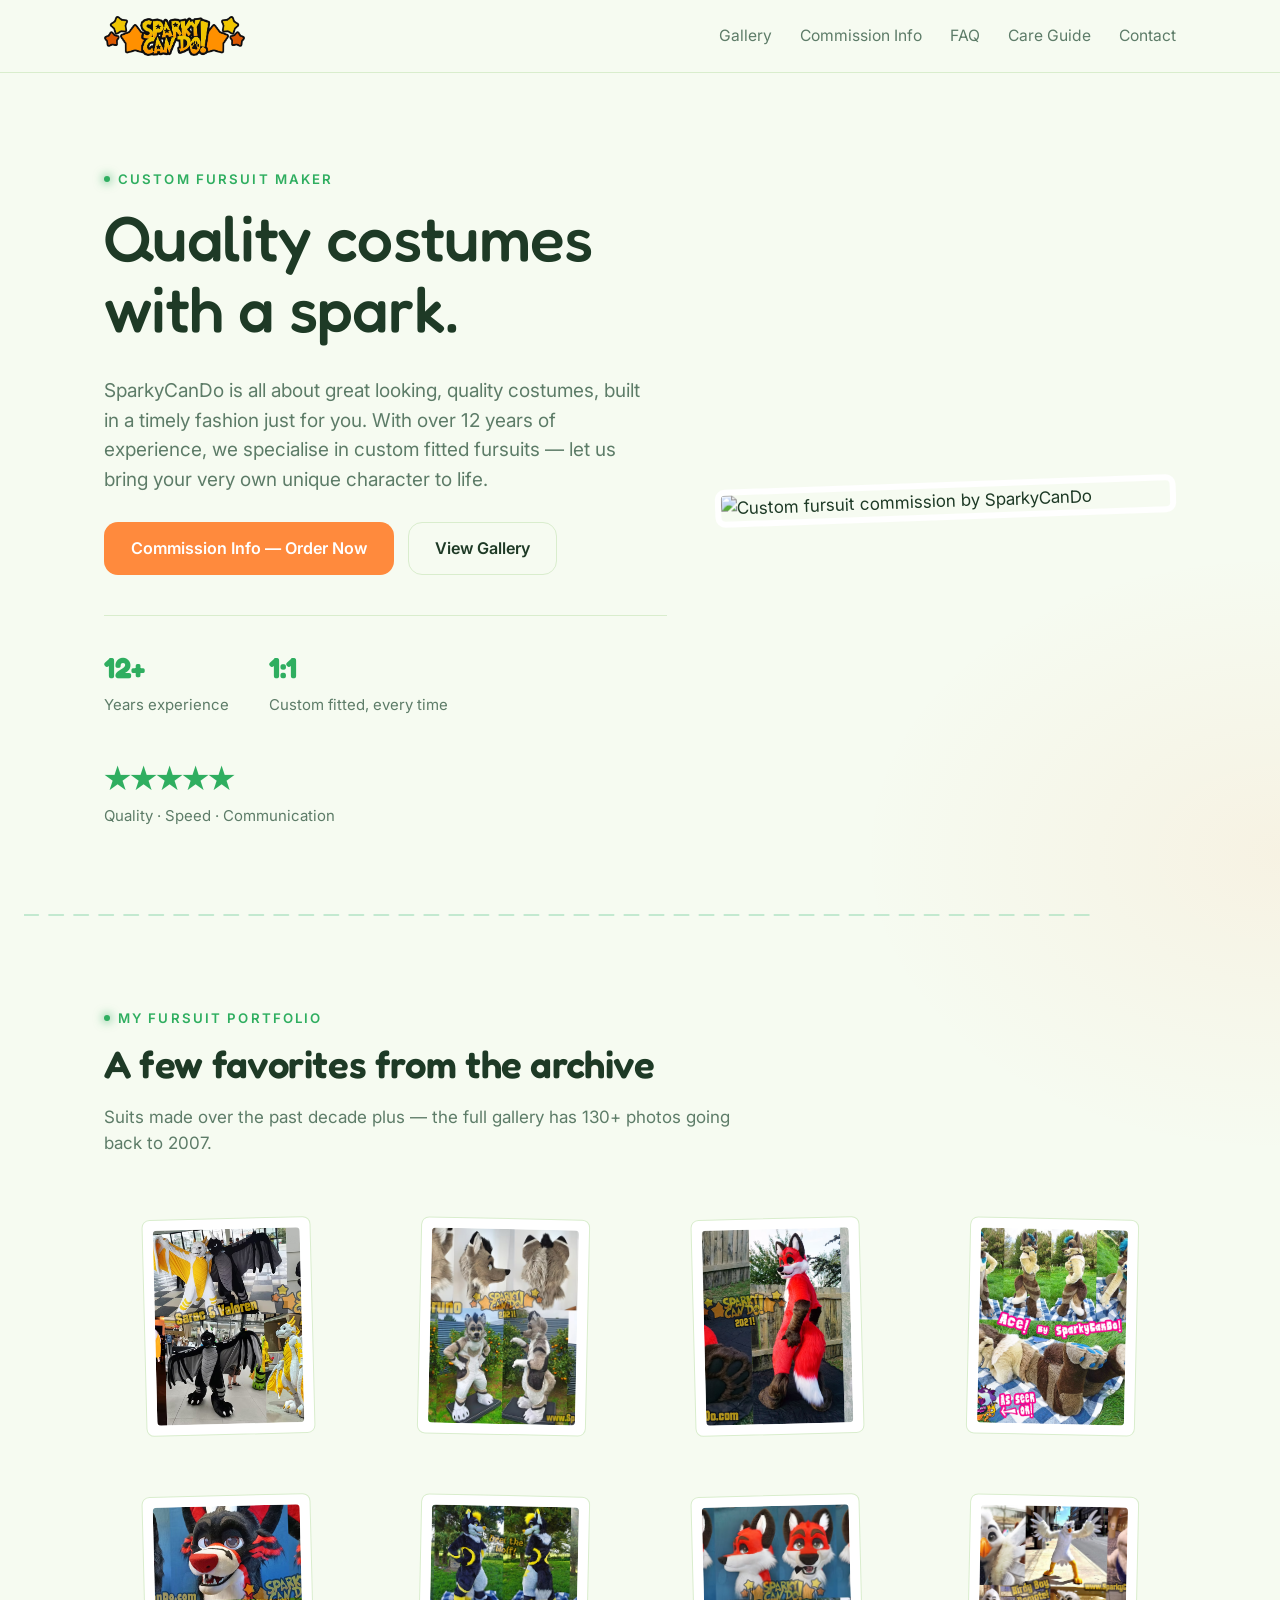
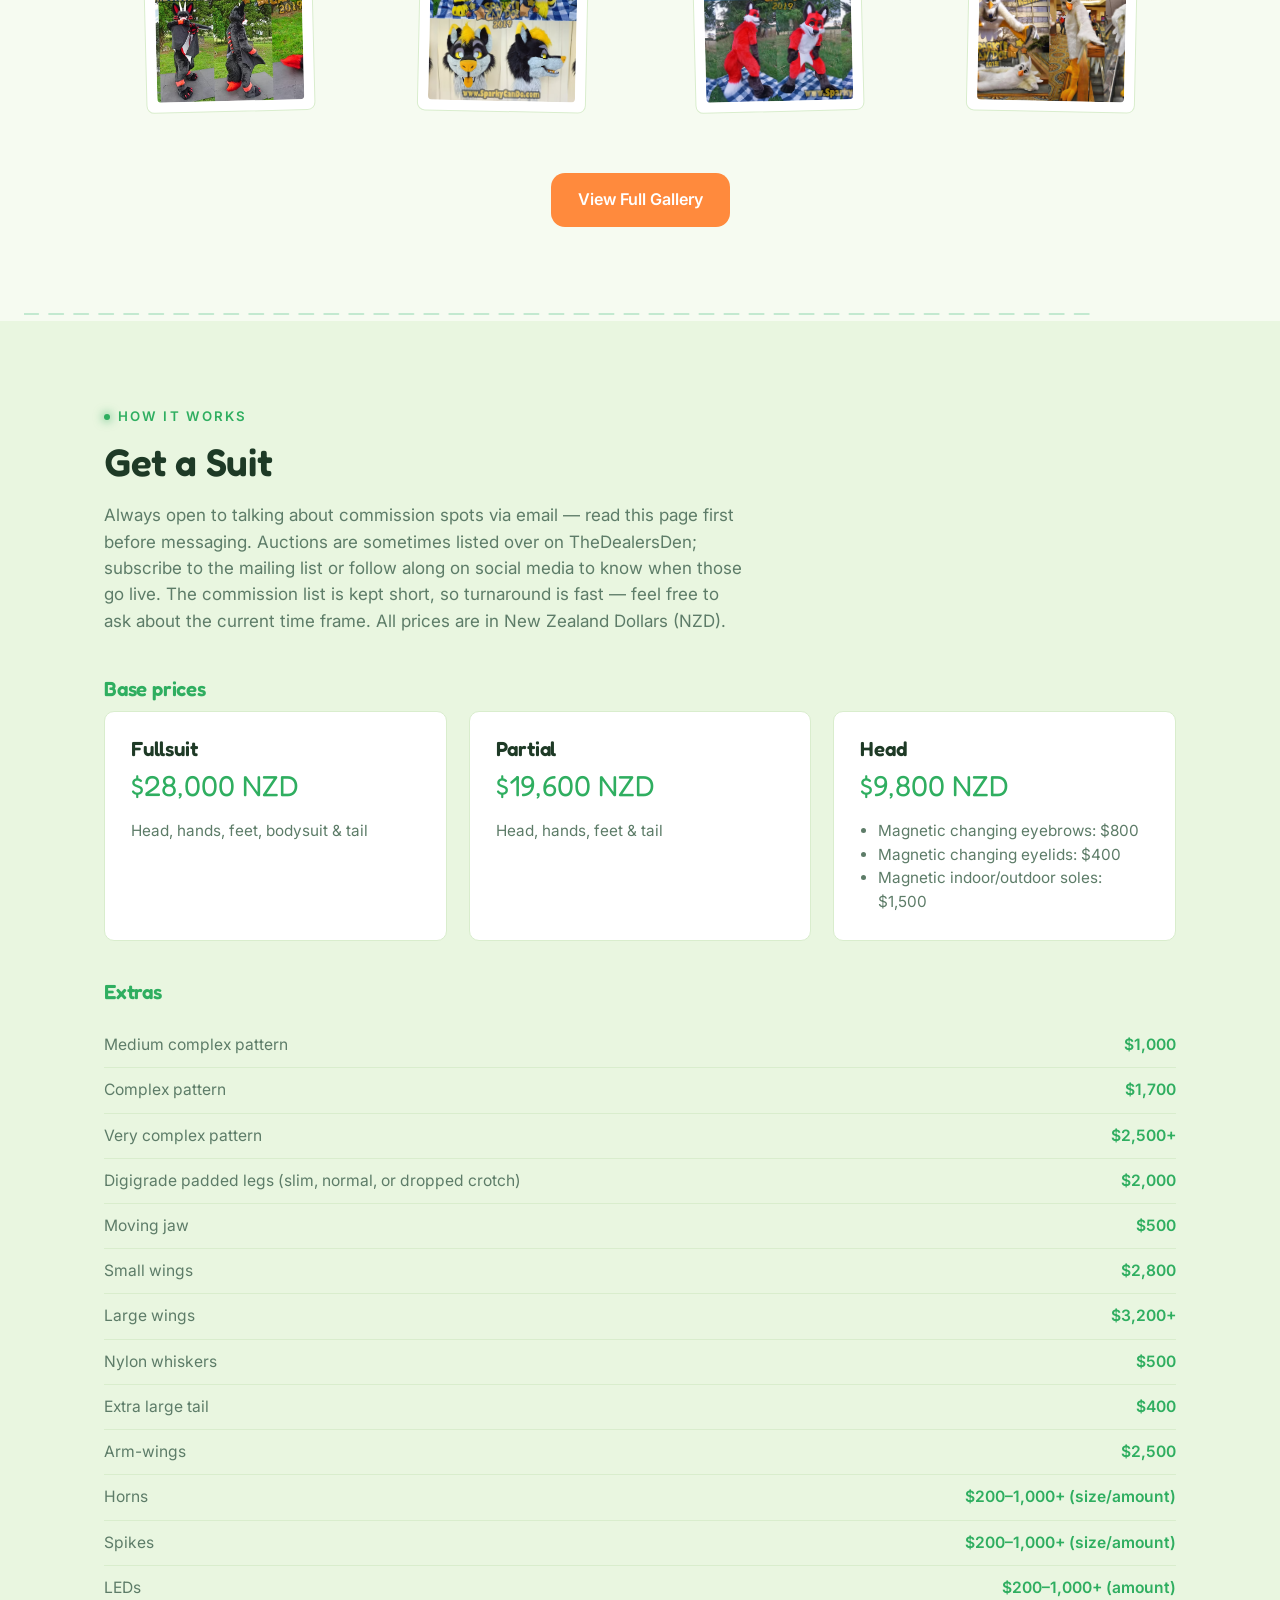
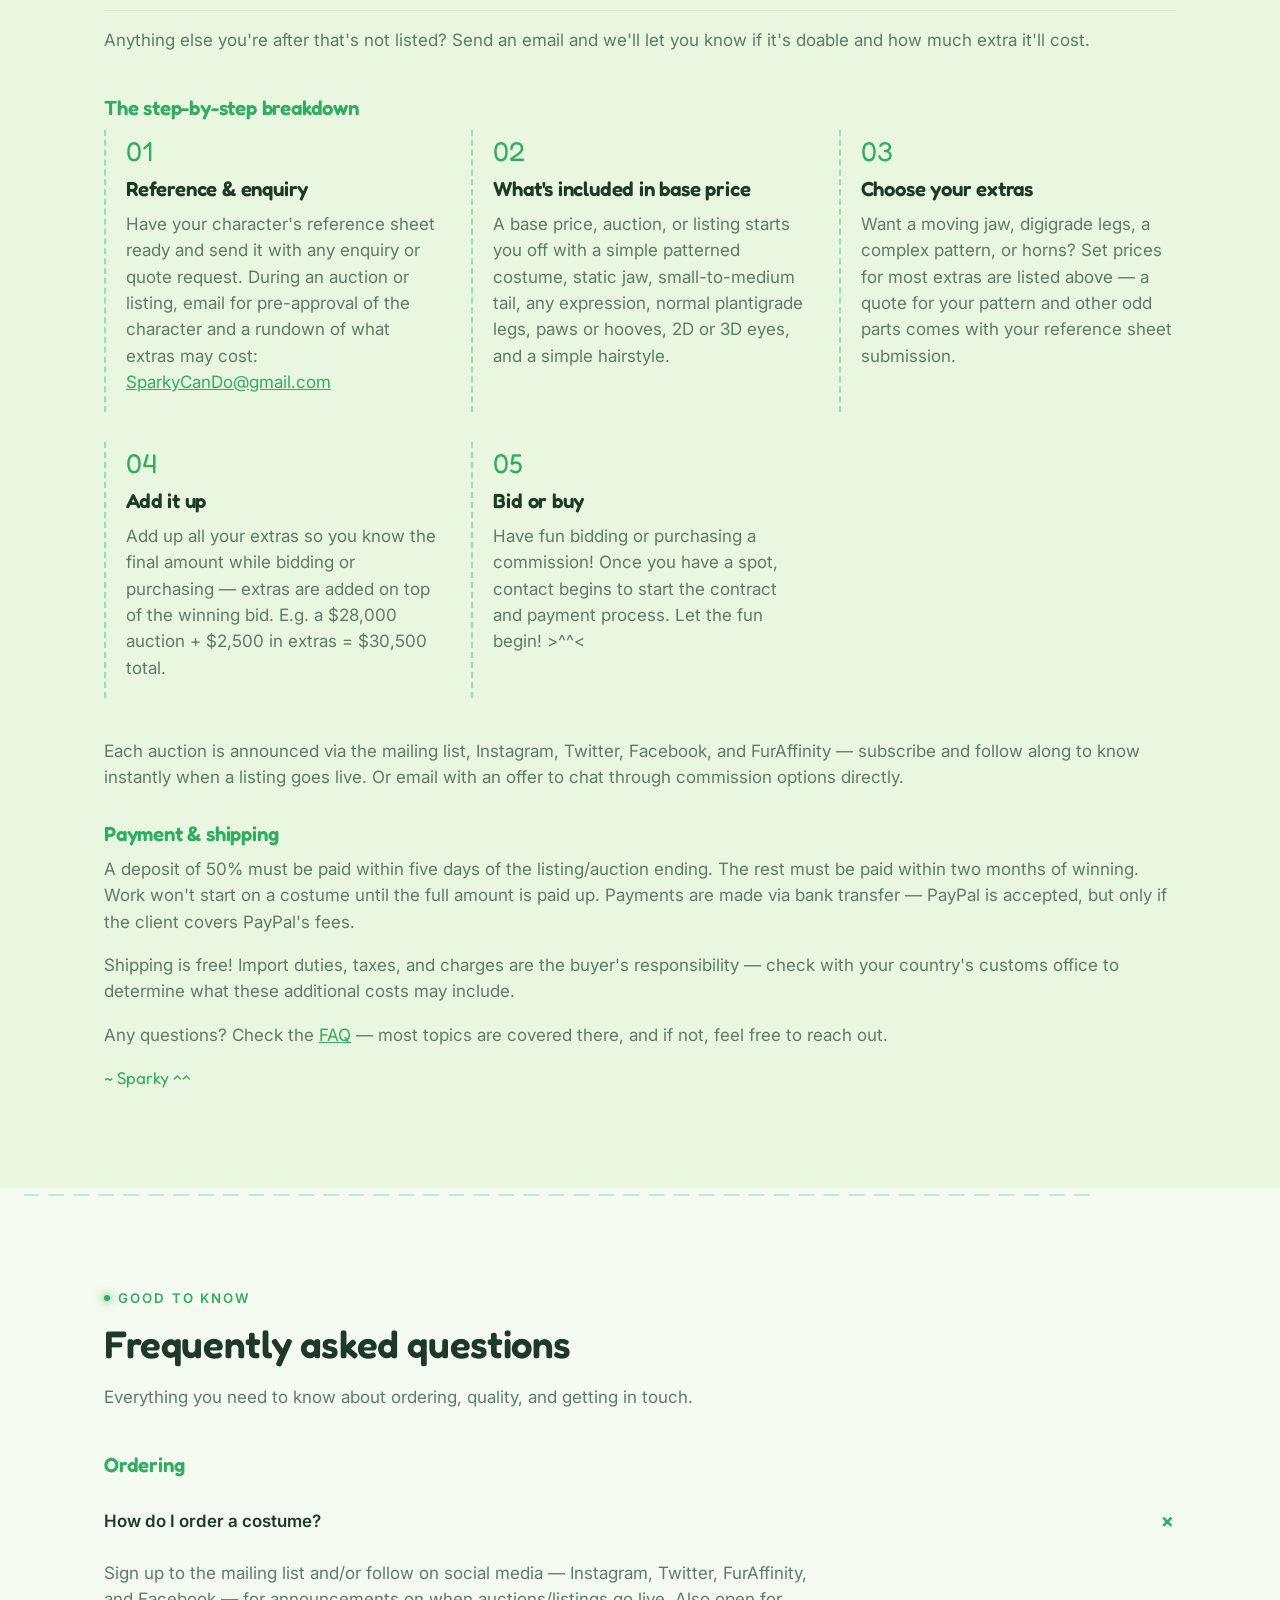
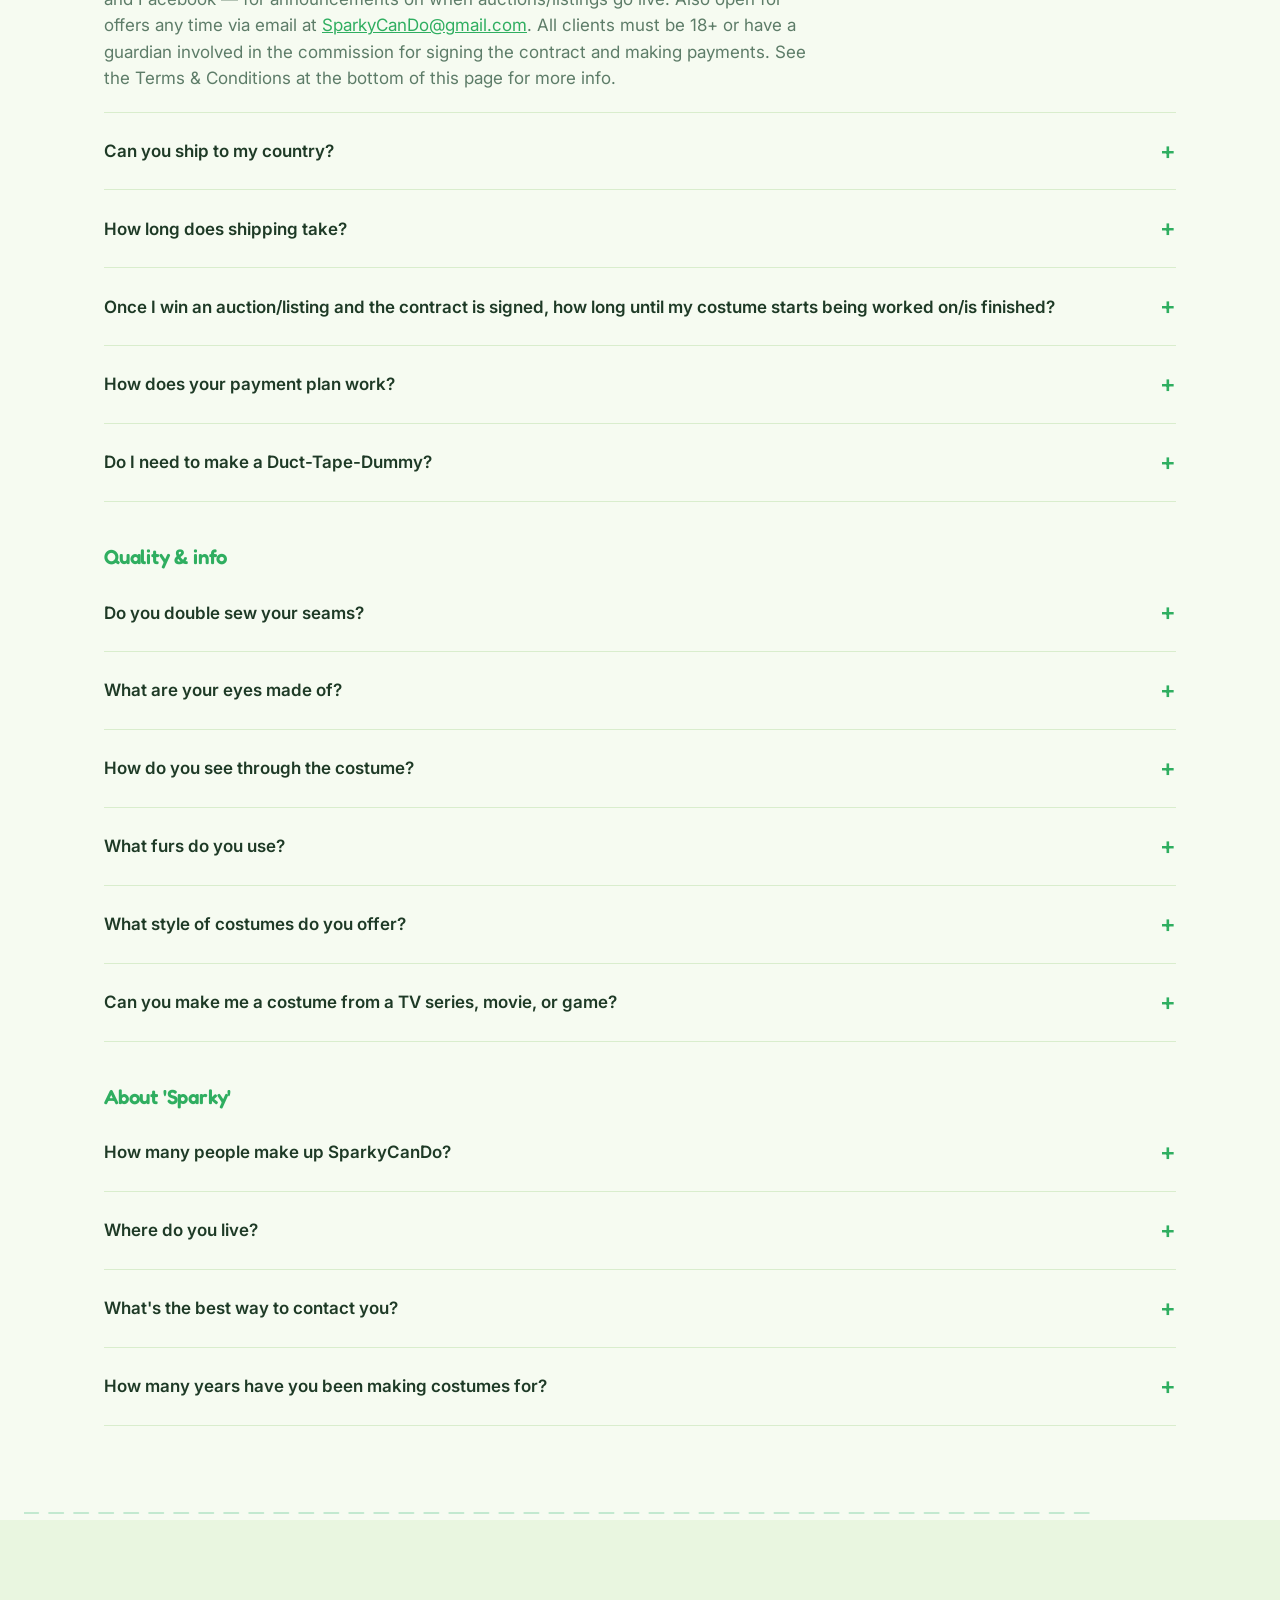
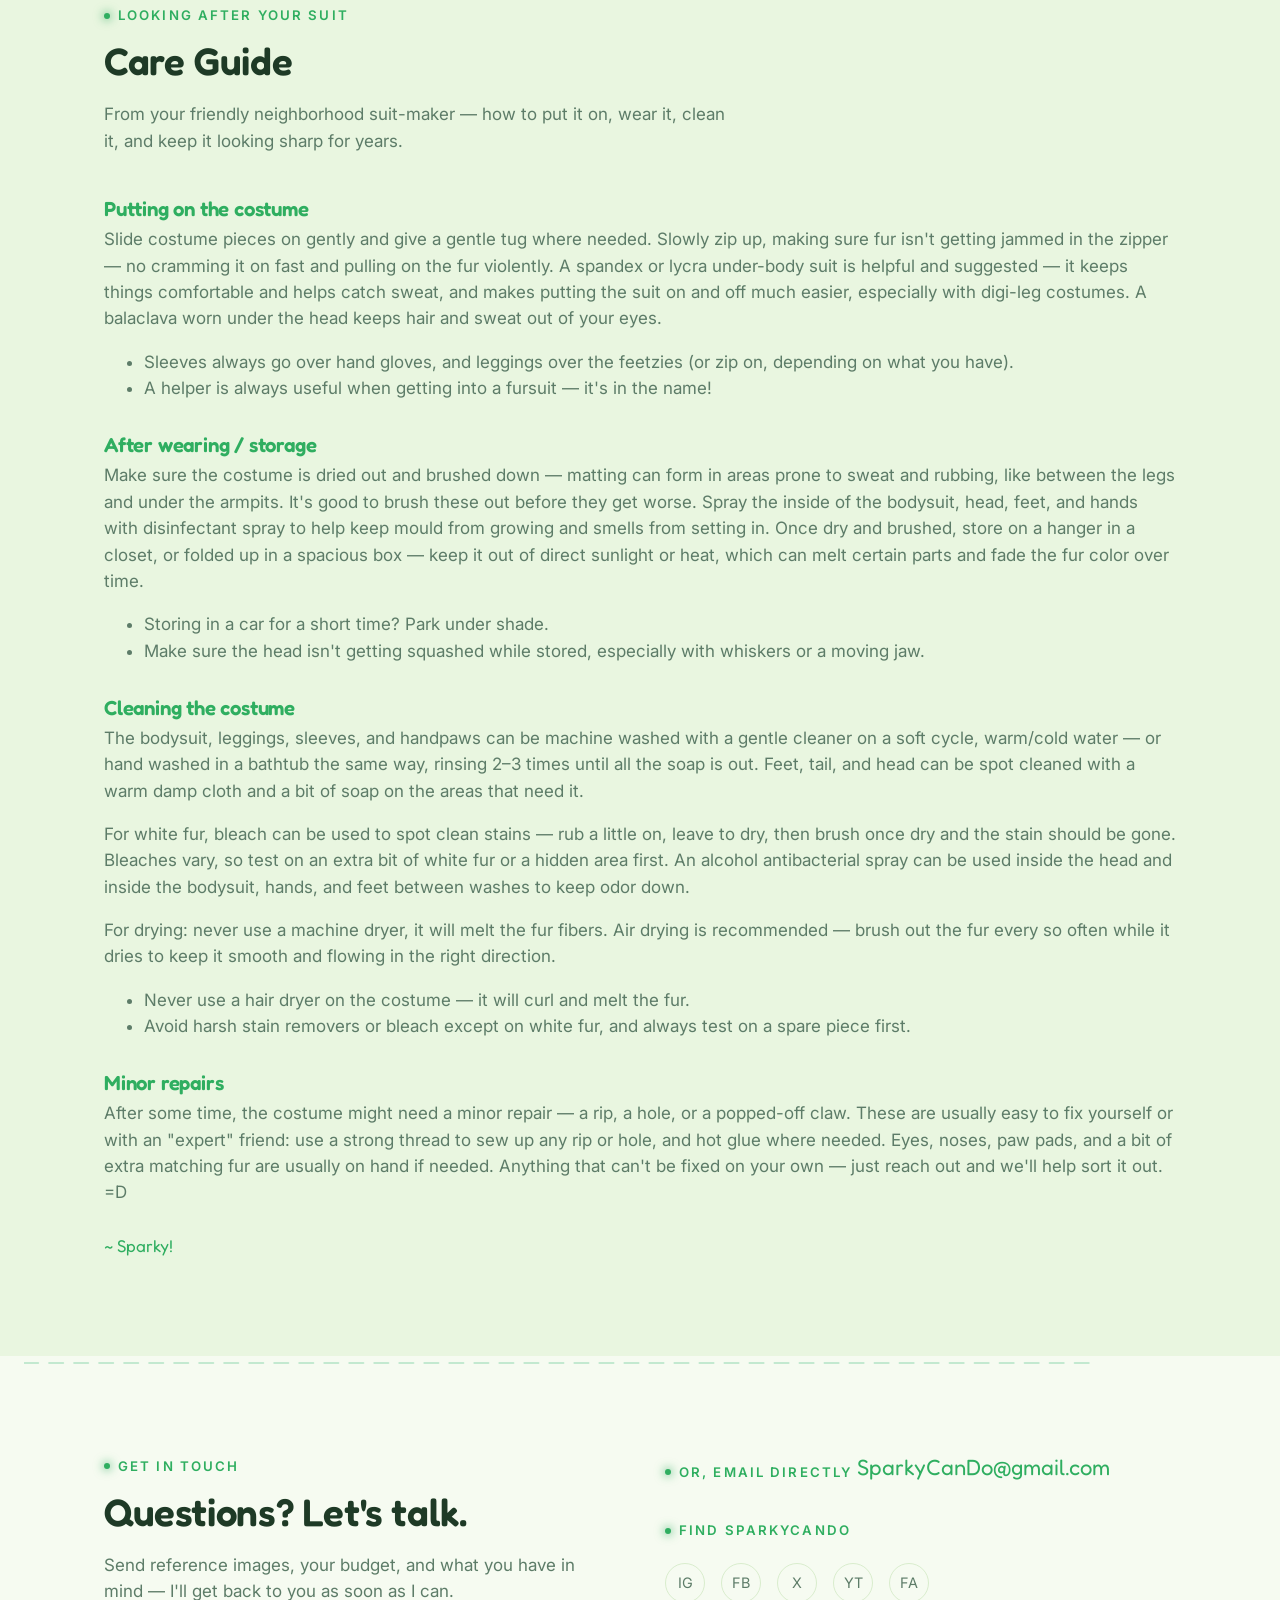
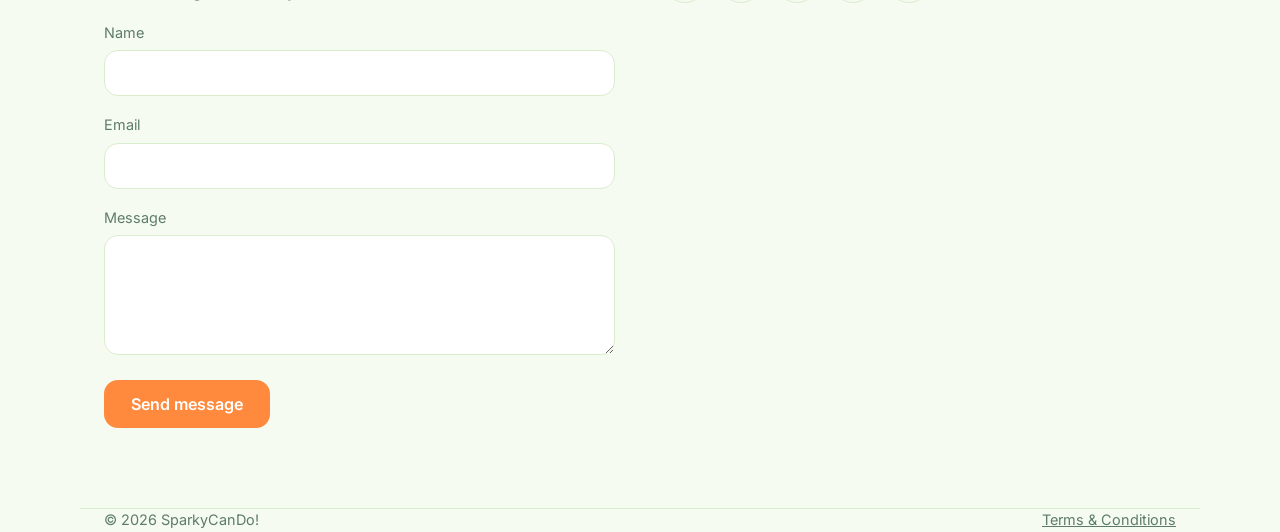
==== commit 0b55f65d: "gogo" ====
--- a/index.html
+++ b/index.html
@@ -83,38 +83,30 @@
           <figure class="swatch reveal">
             <img src="assets/gallery/2022/Dragons%20Collage%20Done.avif" alt="SparkyCanDo fursuit — Dragons, 2022"
               loading="lazy" />
-            <figcaption>Dragons</figcaption>
           </figure>
           <figure class="swatch reveal">
             <img src="assets/gallery/2021/Bruno%20Collage%20Done.avif" alt="SparkyCanDo fursuit — Bruno, 2021"
               loading="lazy" />
-            <figcaption>Bruno</figcaption>
           </figure>
           <figure class="swatch reveal">
             <img src="assets/gallery/2021/Xavier%20Fox%20Collage.avif" alt="SparkyCanDo fursuit — Xavier Fox, 2021"
               loading="lazy" />
-            <figcaption>Xavier Fox</figcaption>
           </figure>
           <figure class="swatch reveal">
             <img src="assets/gallery/2019/Bodys%20Small.avif" alt="SparkyCanDo fursuit — Bodys, 2019" loading="lazy" />
-            <figcaption>Bodys</figcaption>
           </figure>
           <figure class="swatch reveal">
             <img src="assets/gallery/2019/Crimson%20Done.avif" alt="SparkyCanDo fursuit — Crimson, 2019"
               loading="lazy" />
-            <figcaption>Crimson</figcaption>
           </figure>
           <figure class="swatch reveal">
             <img src="assets/gallery/2019/Drei%20Done.avif" alt="SparkyCanDo fursuit — Drei, 2019" loading="lazy" />
-            <figcaption>Drei</figcaption>
           </figure>
           <figure class="swatch reveal">
             <img src="assets/gallery/2019/Fox%20Done.avif" alt="SparkyCanDo fursuit — Fox, 2019" loading="lazy" />
-            <figcaption>Fox</figcaption>
           </figure>
           <figure class="swatch reveal">
             <img src="assets/gallery/2019/Remote%20Done.avif" alt="SparkyCanDo fursuit — Remote, 2019" loading="lazy" />
-            <figcaption>Remote</figcaption>
           </figure>
         </div>
         <div style="text-align:center; margin-top:44px;">
--- a/assets/style.css
+++ b/assets/style.css
@@ -164,18 +164,18 @@
 }
 
 .brand img {
-  height: 80px;
-  max-height: 80px;
+  height: 40px;
+  max-height: 40px;
   width: auto;
-  max-width: 320px;
+  max-width: 160px;
   object-fit: contain;
   display: block;
 }
 
 @media (max-width: 760px) {
   .brand img {
-    height: 64px;
-    max-height: 64px;
+    height: 32px;
+    max-height: 32px;
   }
 }
 
@@ -444,7 +444,7 @@
 
 .swatch {
   background: var(--surface-2);
-  padding: 10px 10px 16px;
+  padding: 10px;
   border-radius: 8px;
   border: 1px solid var(--line);
   transition: transform 0.25s ease, box-shadow 0.25s ease;
